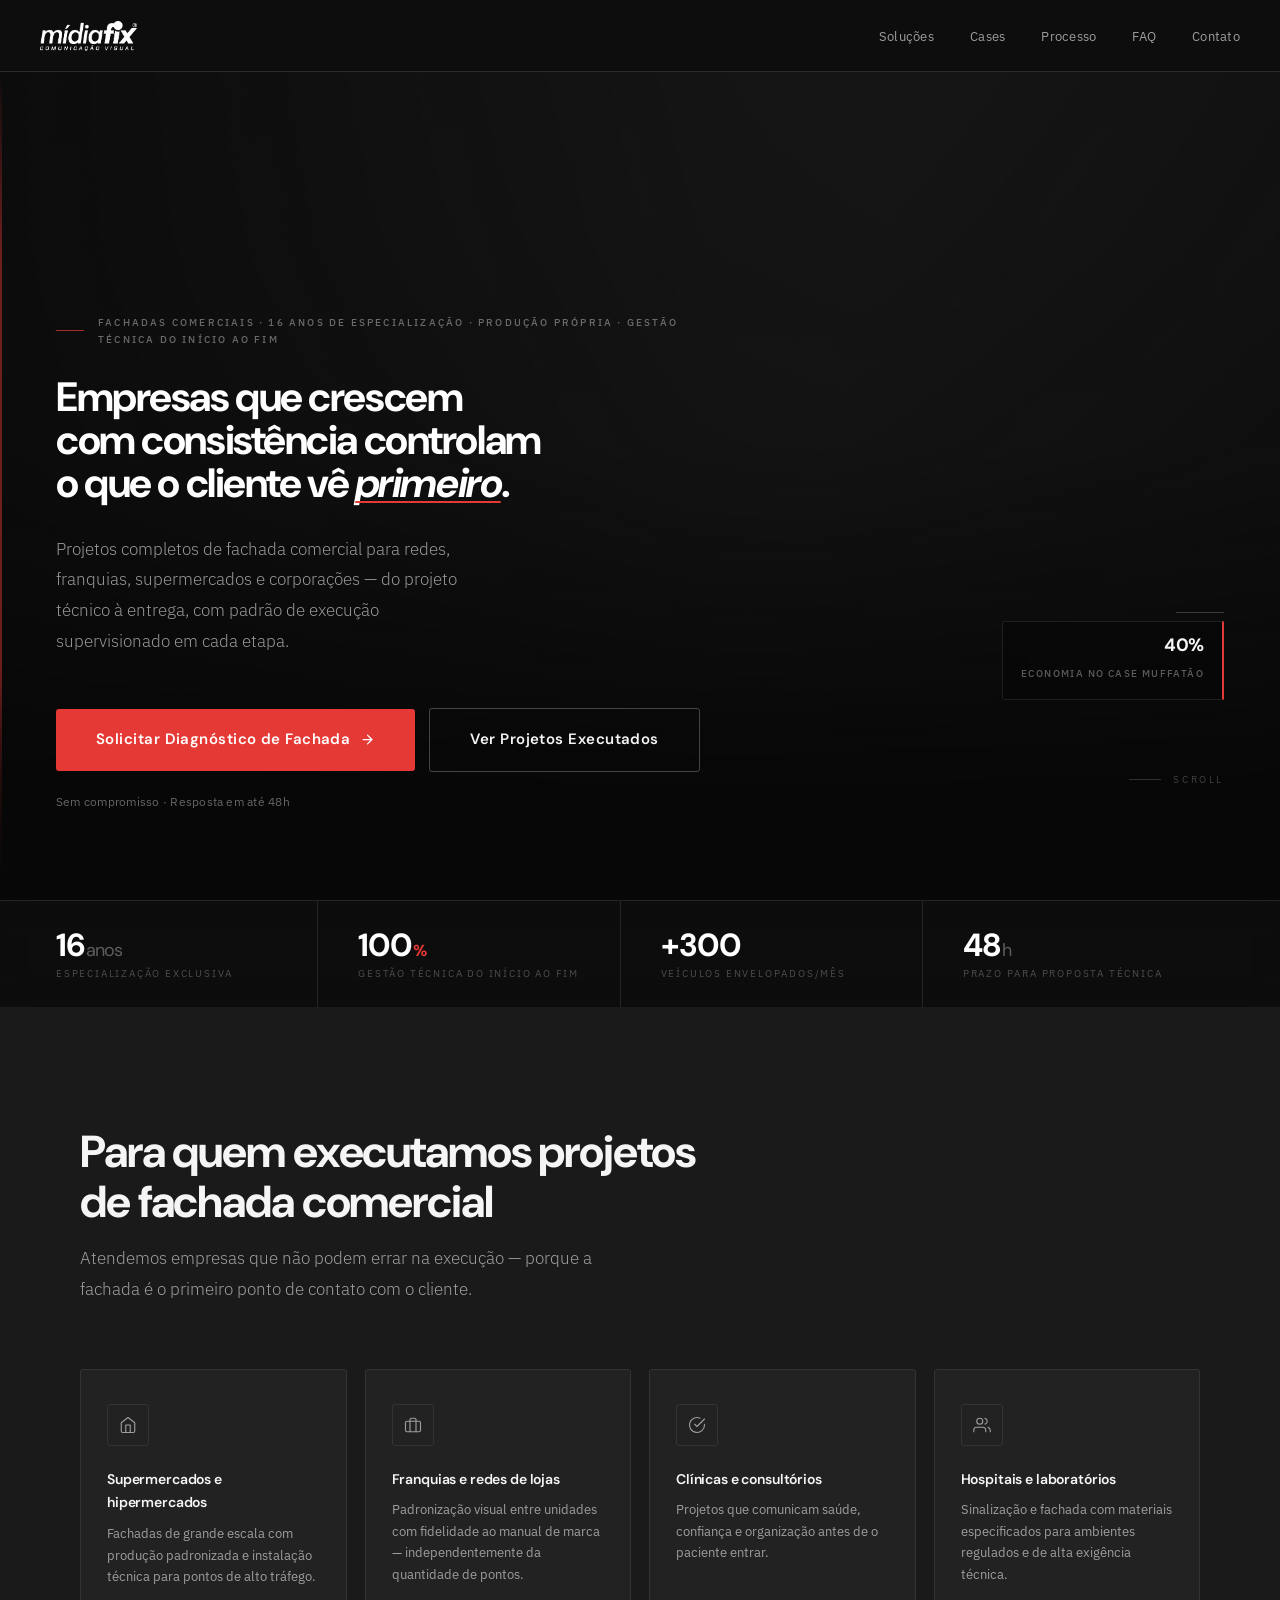
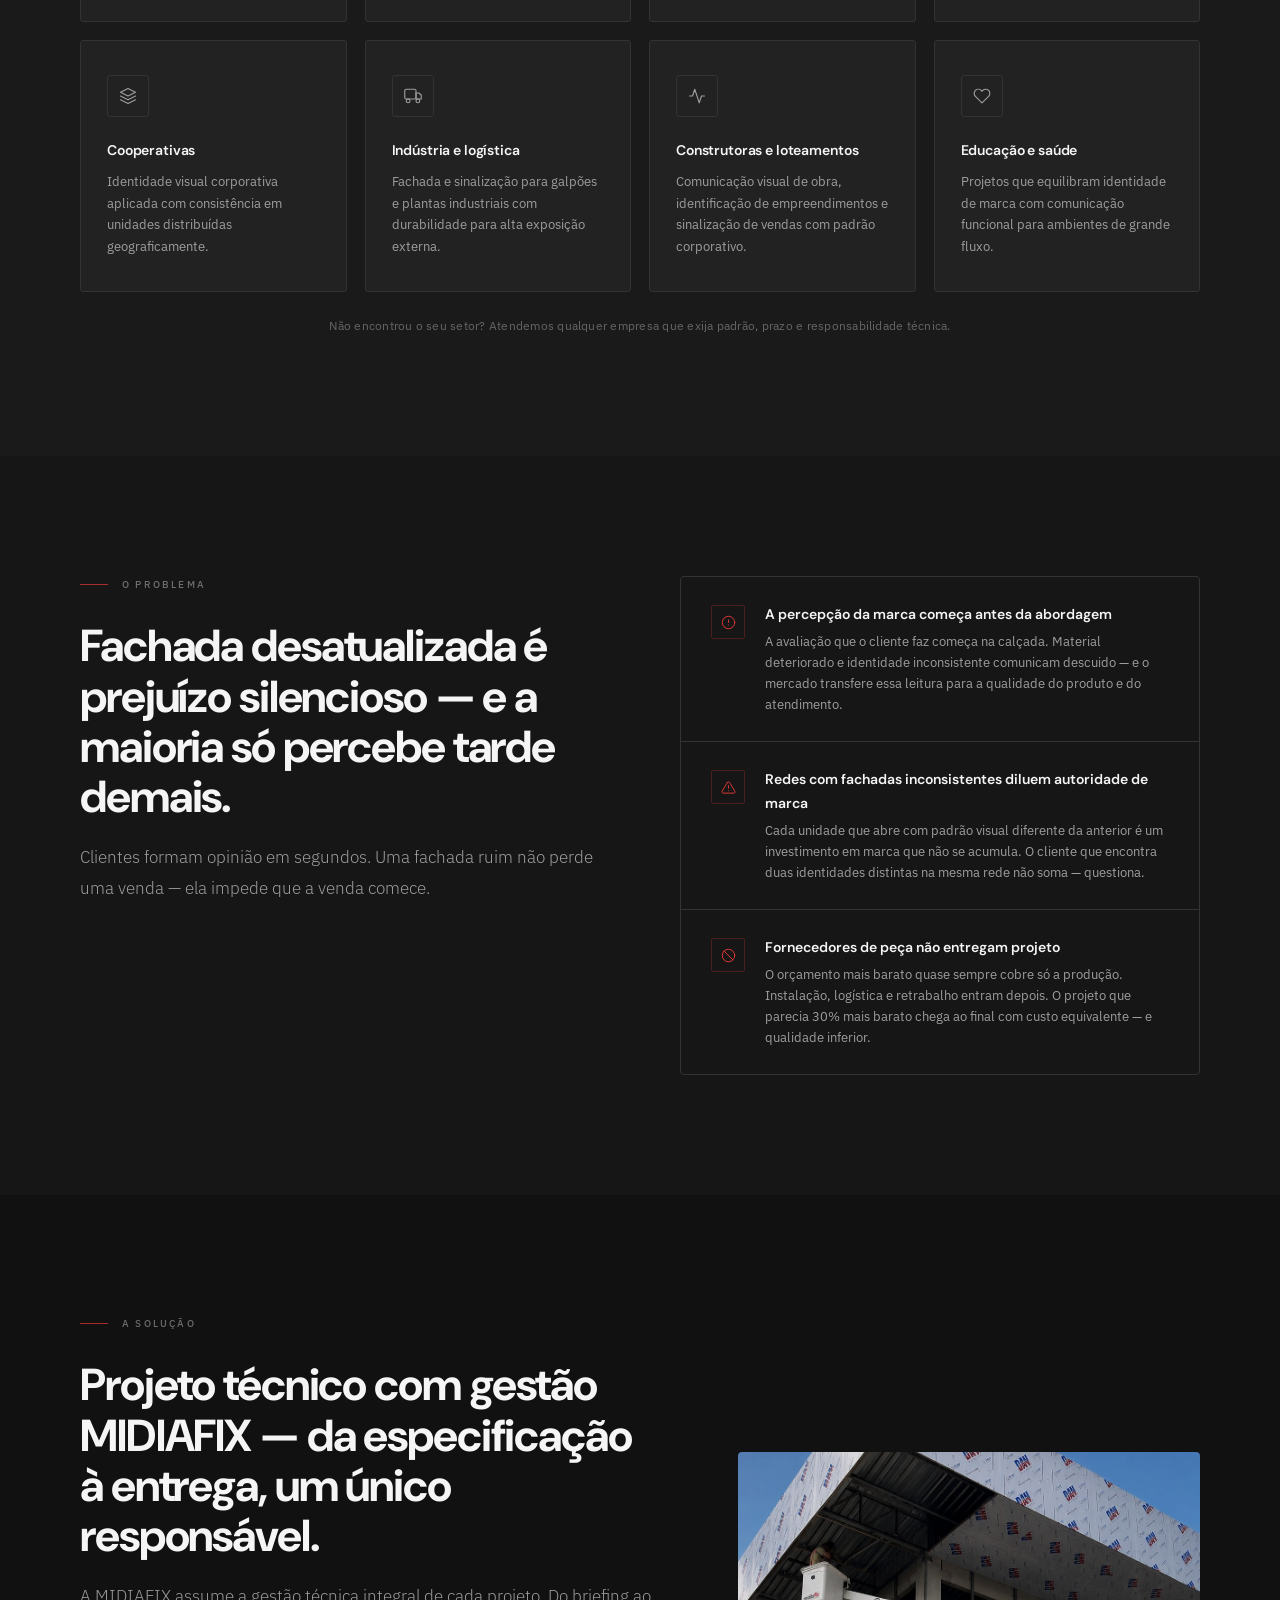
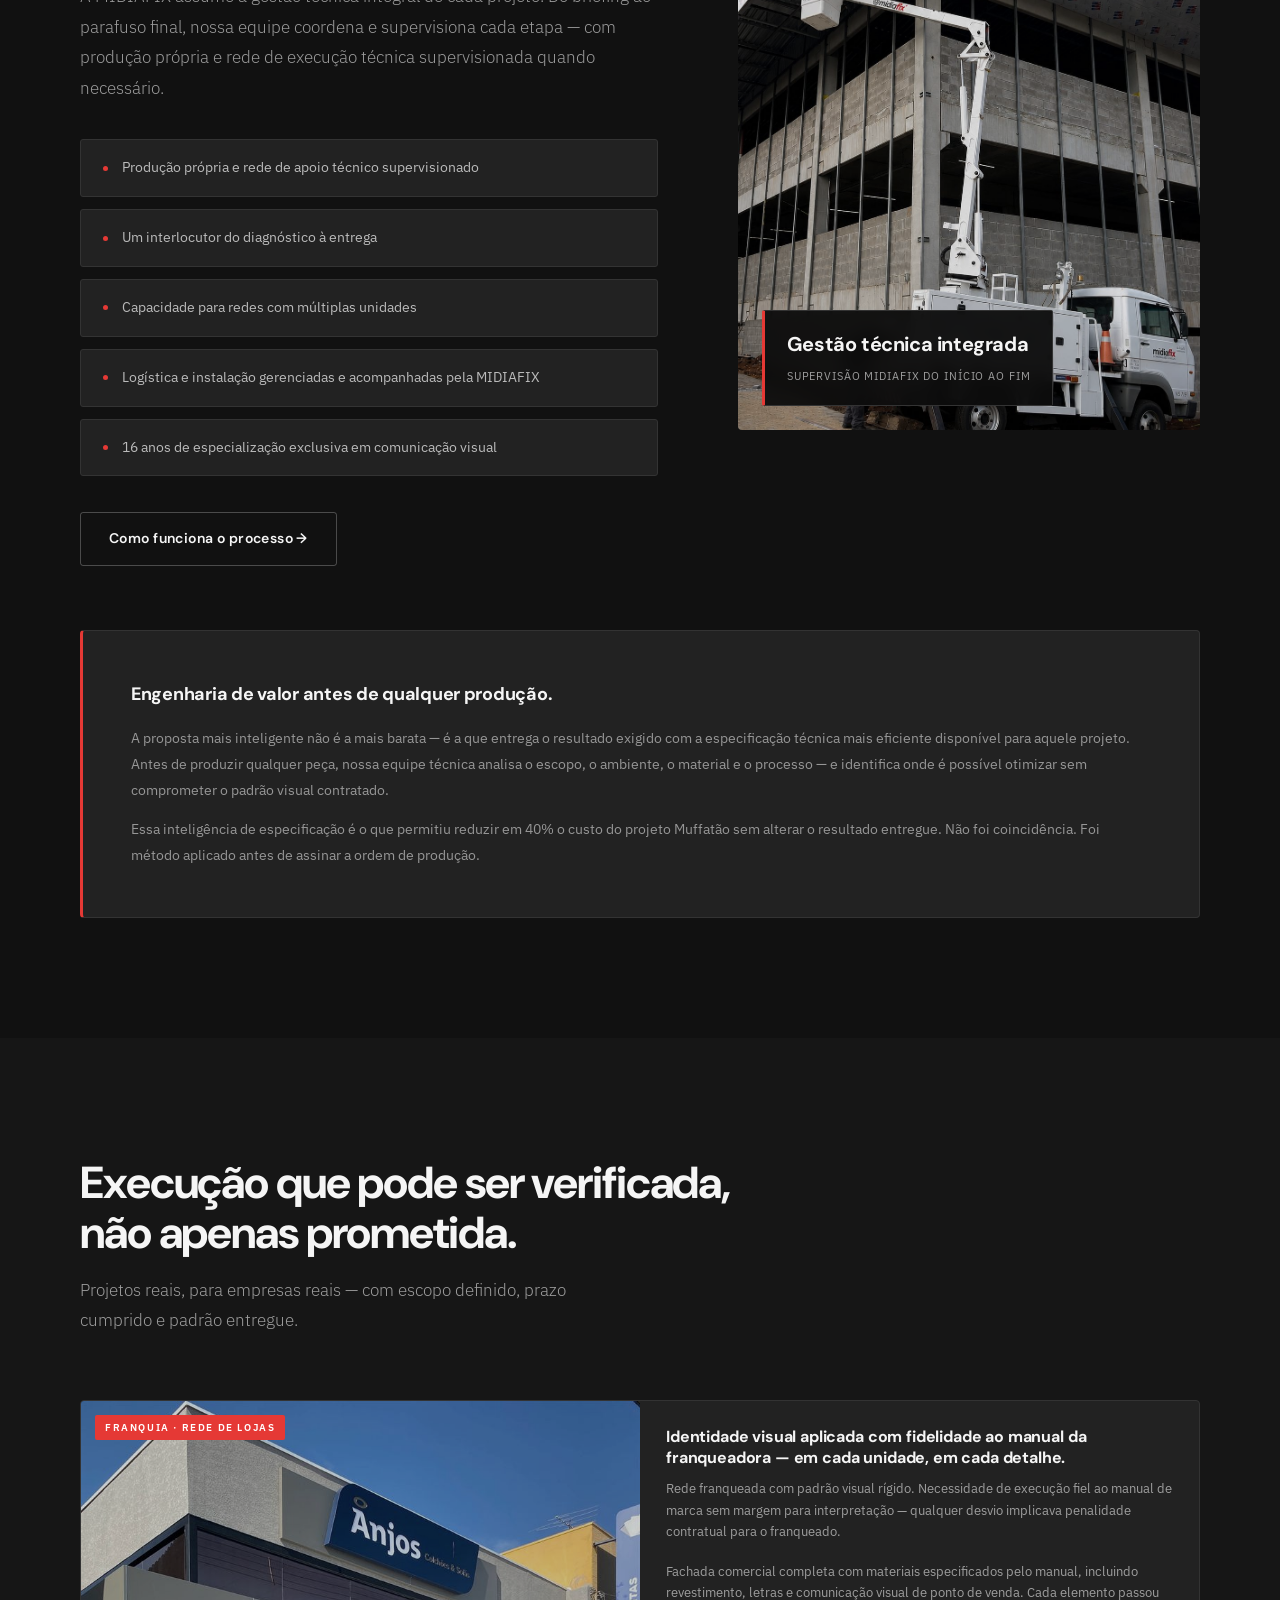
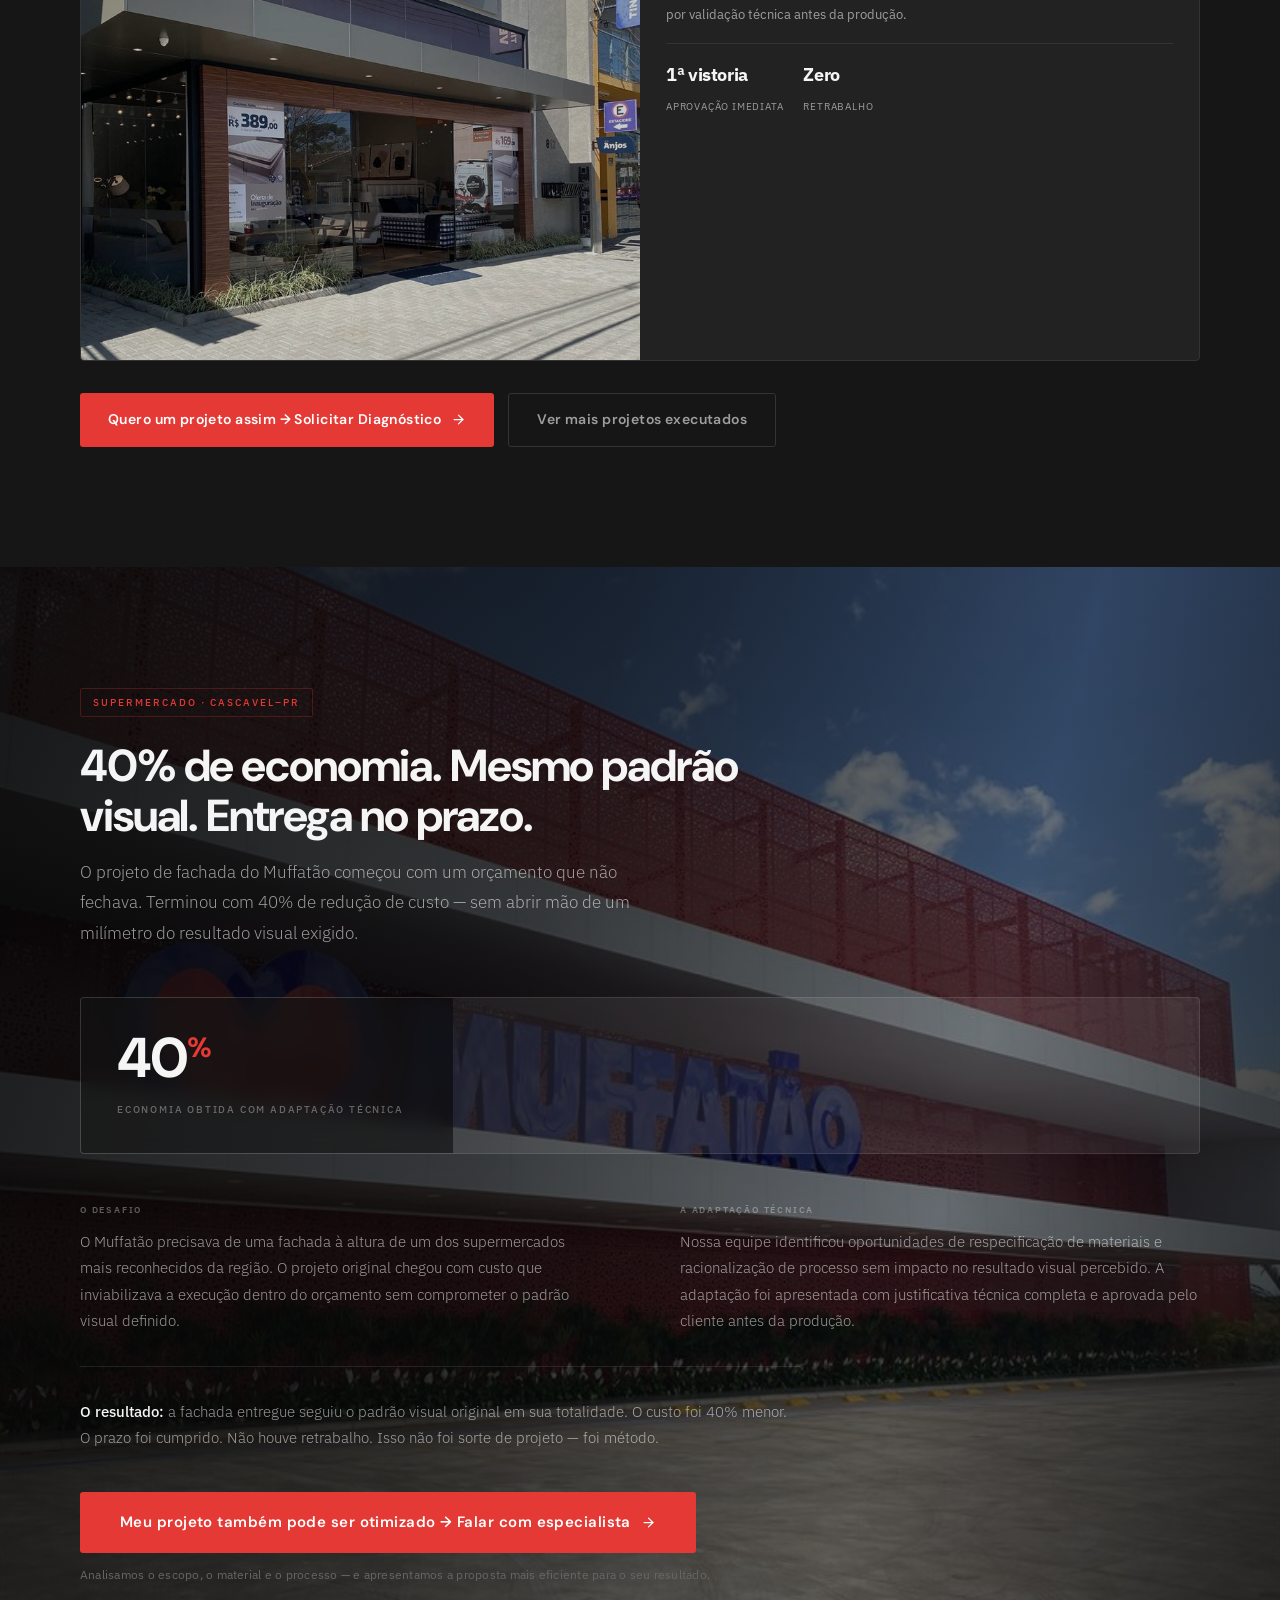
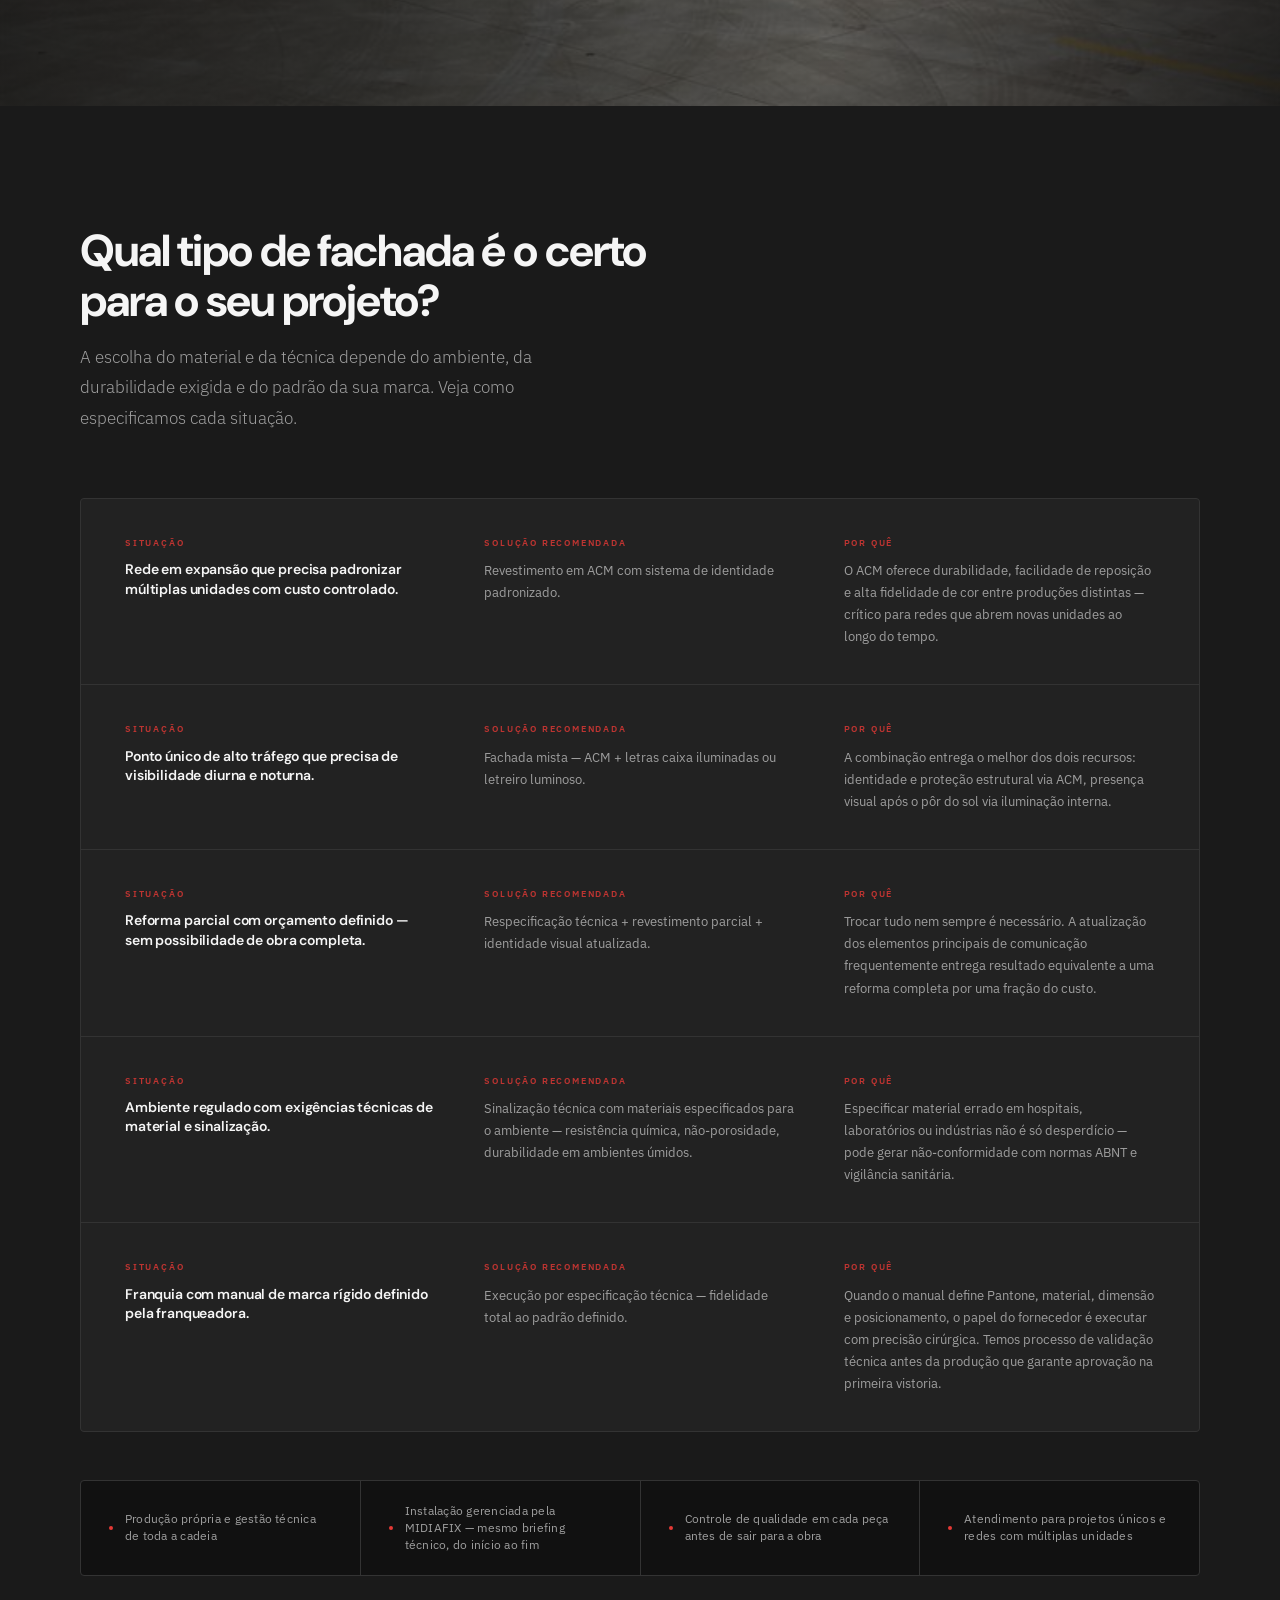
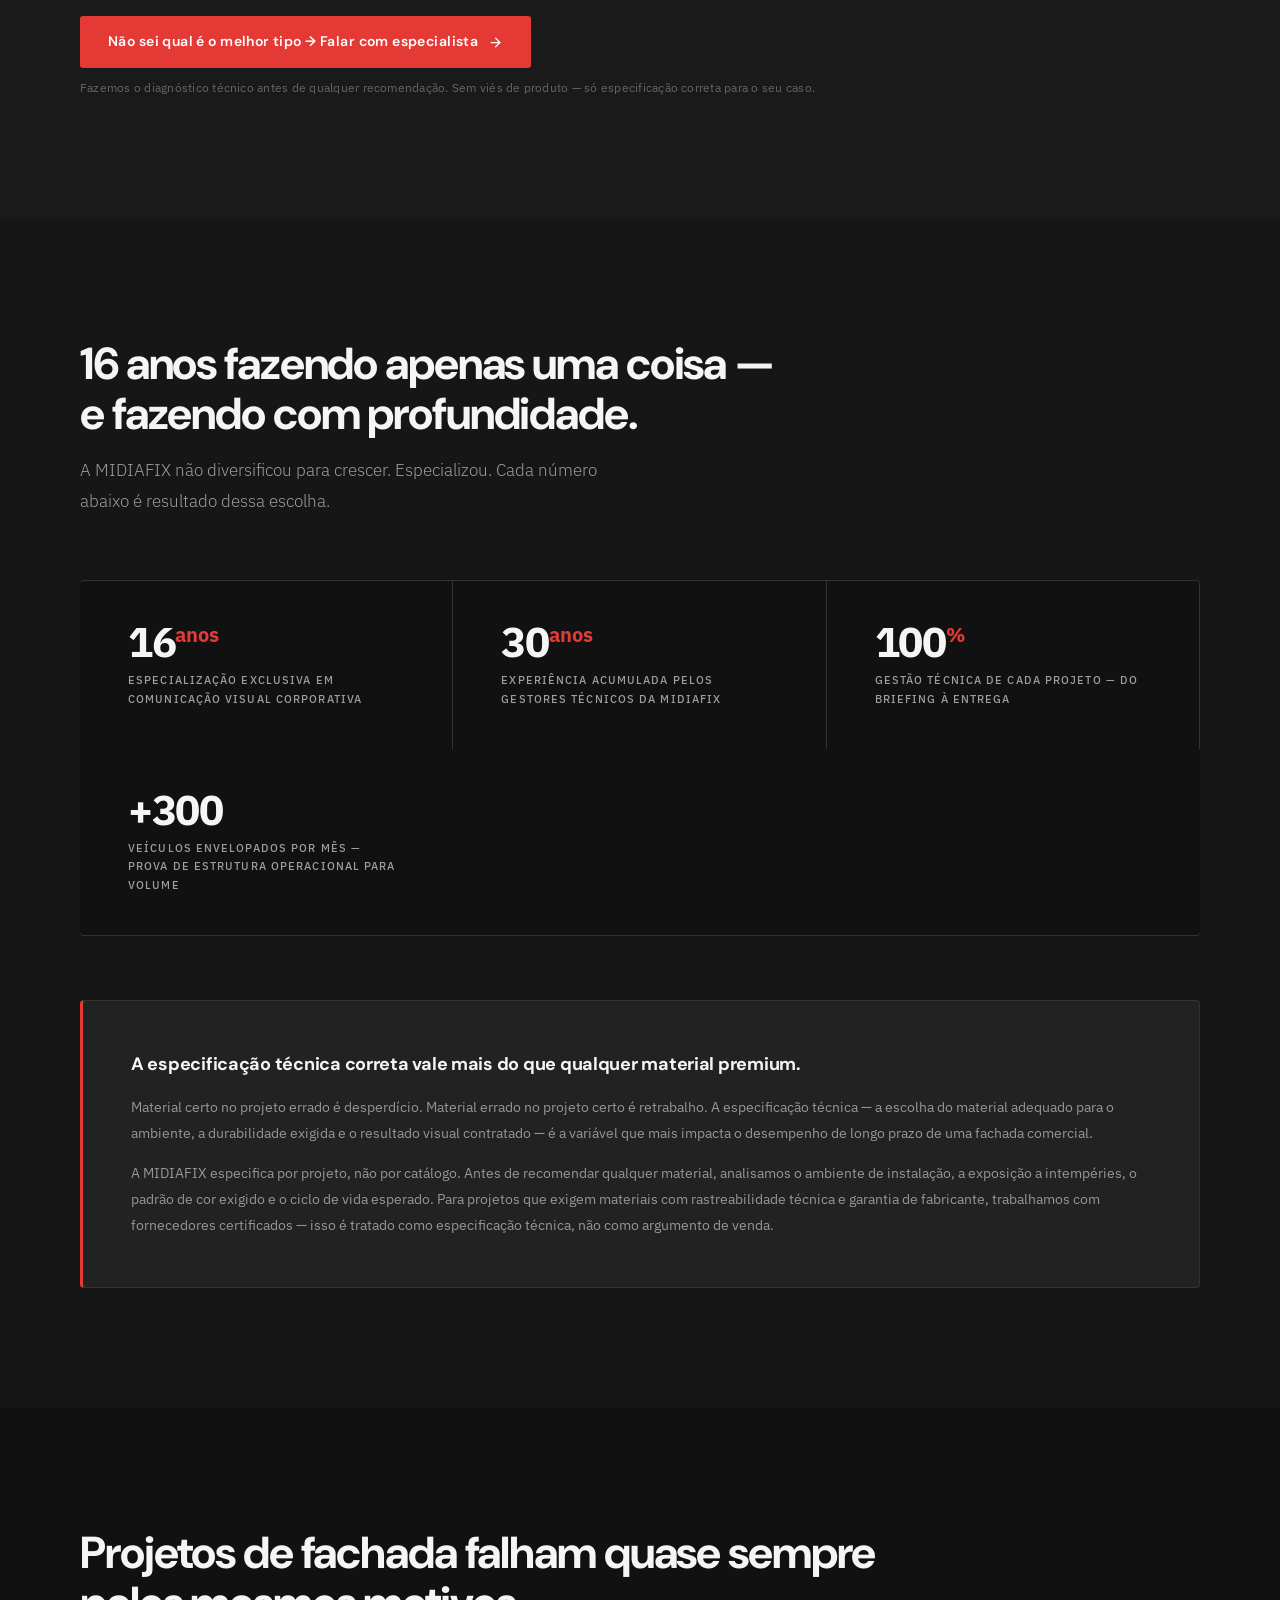
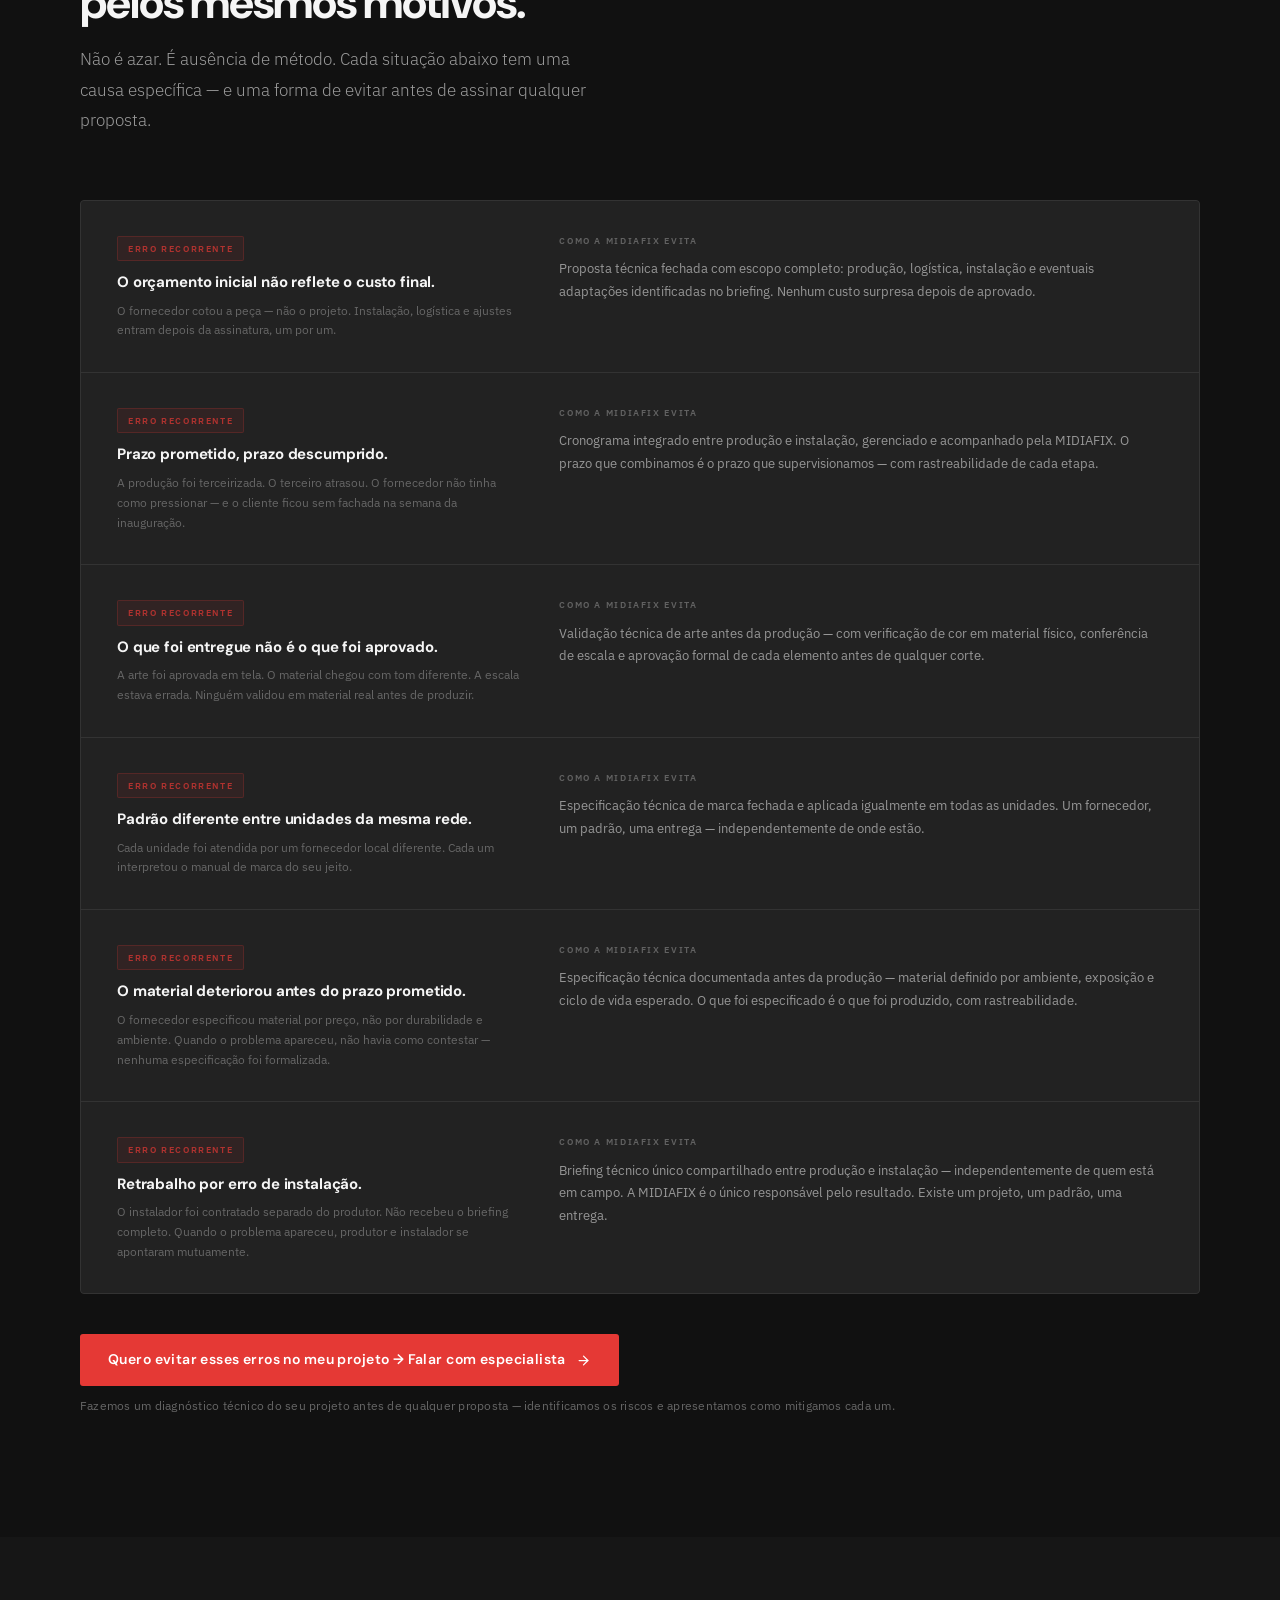
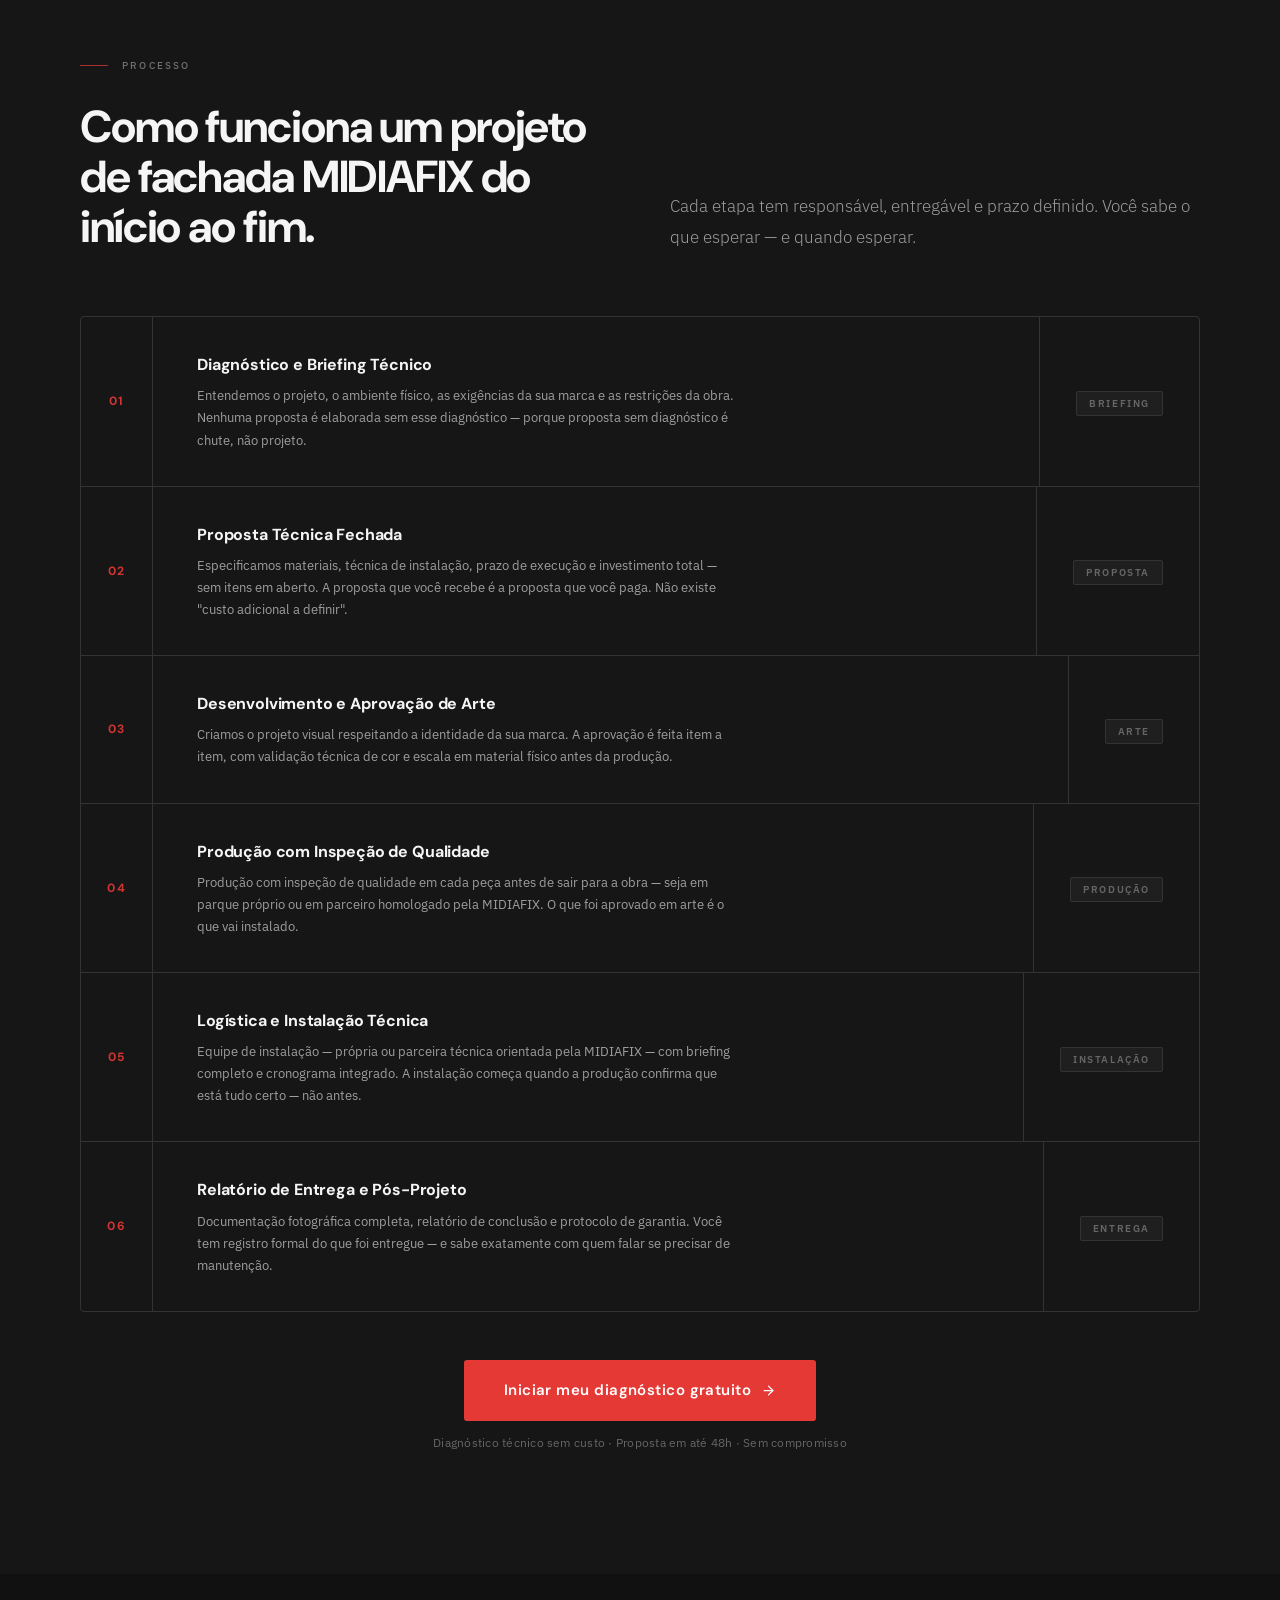
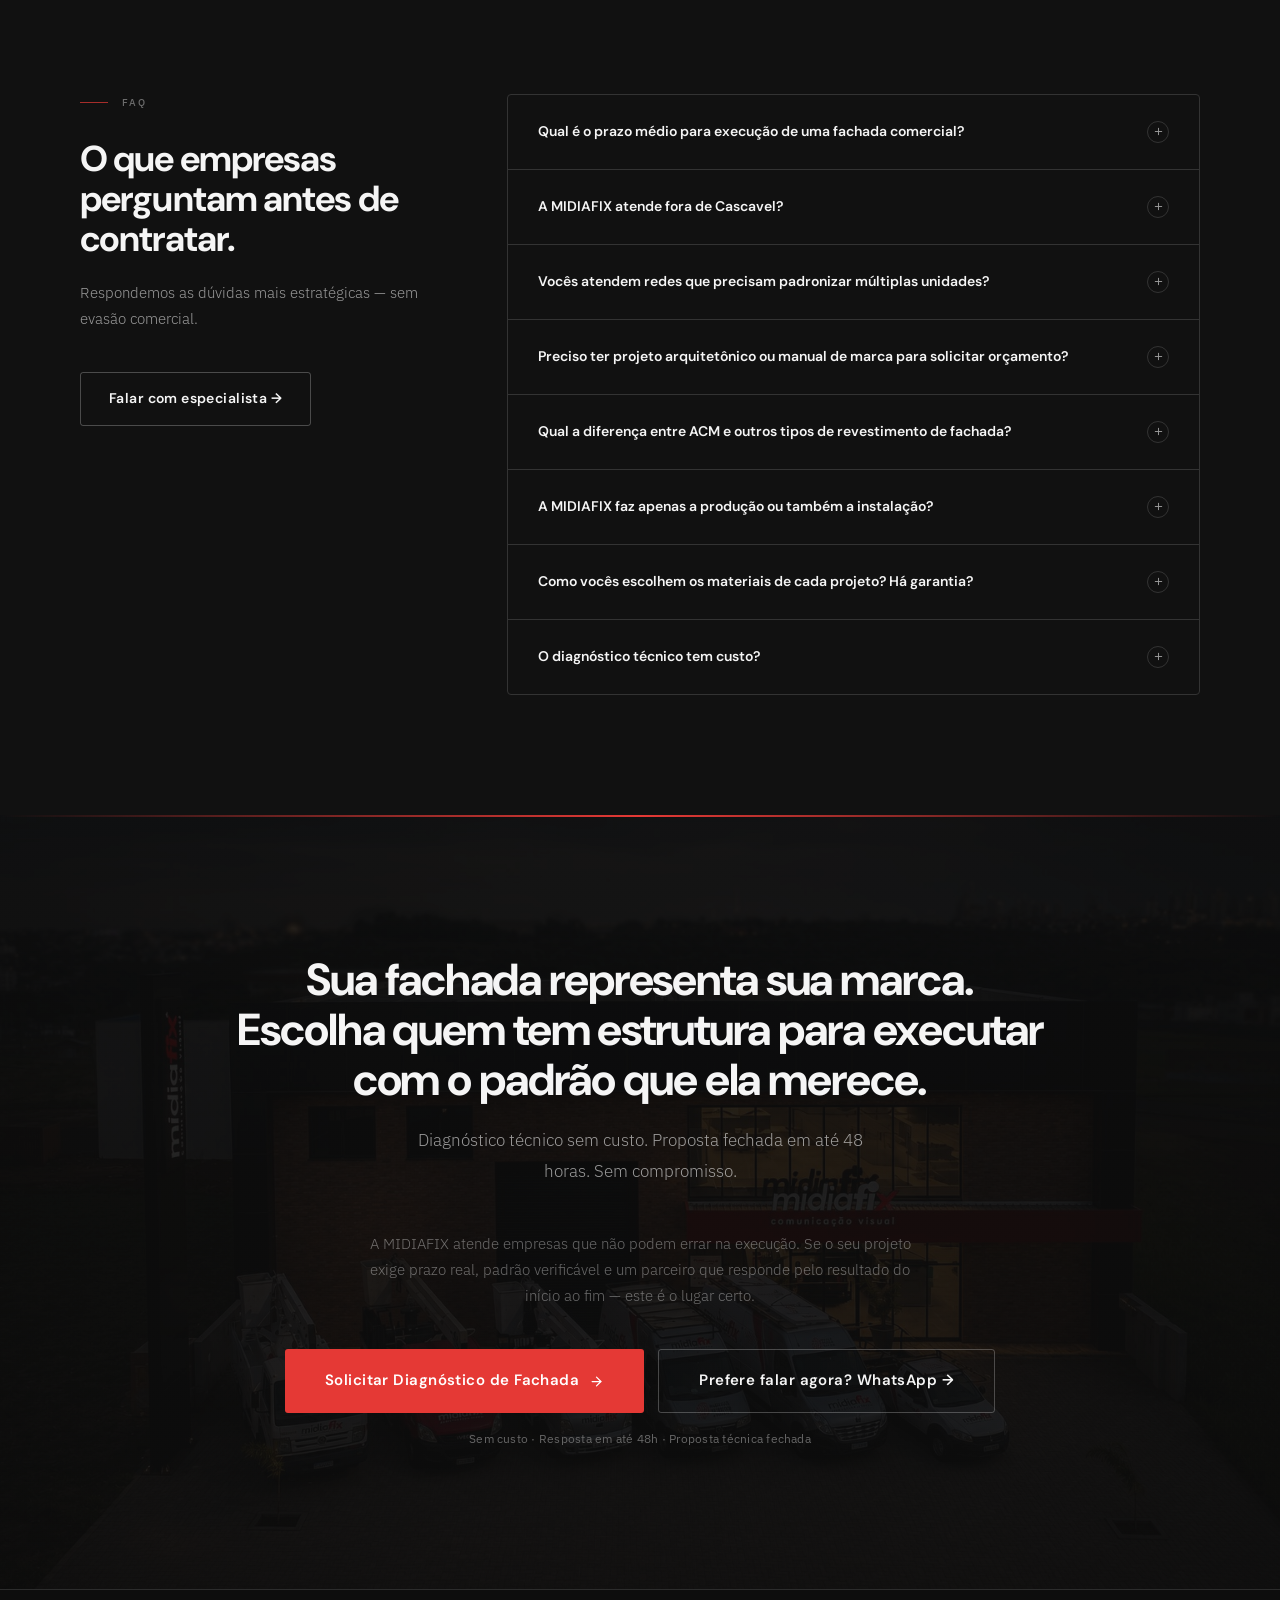
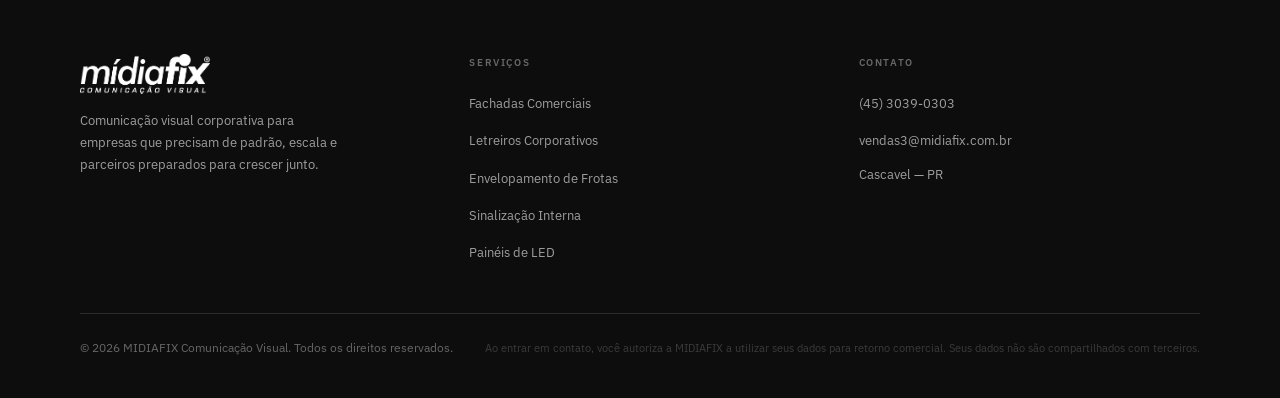
==== servicos/fachadas-comerciais/index.html @ 58d2edc4 "Adicionar landing de fachadas comerciais Co-Authored-By: Claude Sonnet 4.6 <noreply@anthropic.com>" ====
<!DOCTYPE html>
<html lang="pt-BR">
<head>
<meta charset="UTF-8">
<meta name="viewport" content="width=device-width, initial-scale=1.0">
<title>Fachadas Comerciais Corporativas | MIDIAFIX</title>
<meta name="description" content="Projetos completos de fachada comercial para redes, franquias, supermercados e corporações. Produção própria, gestão técnica integrada e engenharia de valor em cada projeto. Cascavel–PR.">
<link rel="canonical" href="https://midiafix.com.br/servicos/fachadas-comerciais/">
<meta name="robots" content="index, follow">
<meta name="theme-color" content="#1A1A1A">
<link rel="icon" type="image/png" href="../../assets/img/favicon.png">
<link rel="apple-touch-icon" href="../../assets/img/apple-touch-icon.png">

<link rel="preload" as="image" href="../../assets/img/cases/case-supermercado.jpg" type="image/jpeg" fetchpriority="high">

<meta property="og:type" content="website">
<meta property="og:locale" content="pt_BR">
<meta property="og:site_name" content="Midiafix Comunicação Visual">
<meta property="og:url" content="https://midiafix.com.br/servicos/fachadas-comerciais/">
<meta property="og:title" content="Fachadas Comerciais Corporativas | MIDIAFIX">
<meta property="og:description" content="Projetos completos de fachada comercial para redes, franquias, supermercados e corporações. Produção própria, gestão técnica integrada e engenharia de valor.">
<meta property="og:image" content="https://midiafix.com.br/assets/img/cta-sede.jpg">
<meta name="twitter:card" content="summary_large_image">

<script type="application/ld+json">
{
  "@context": "https://schema.org",
  "@type": "Service",
  "name": "Fachadas Comerciais Corporativas",
  "description": "Projetos completos de fachada comercial para redes, franquias, supermercados e corporações.",
  "provider": {
    "@type": "LocalBusiness",
    "name": "Midiafix Comunicação Visual",
    "url": "https://midiafix.com.br",
    "telephone": "+554530390303",
    "address": { "@type": "PostalAddress", "addressLocality": "Cascavel", "addressRegion": "PR", "addressCountry": "BR" }
  },
  "areaServed": "BR",
  "url": "https://midiafix.com.br/servicos/fachadas-comerciais/"
}
</script>

<script type="application/ld+json">
{
  "@context": "https://schema.org",
  "@type": "BreadcrumbList",
  "itemListElement": [
    { "@type": "ListItem", "position": 1, "name": "MIDIAFIX", "item": "https://midiafix.com.br/" },
    { "@type": "ListItem", "position": 2, "name": "Serviços", "item": "https://midiafix.com.br/servicos/" },
    { "@type": "ListItem", "position": 3, "name": "Fachadas Comerciais", "item": "https://midiafix.com.br/servicos/fachadas-comerciais/" }
  ]
}
</script>

<link rel="preconnect" href="https://fonts.googleapis.com">
<link rel="preconnect" href="https://fonts.gstatic.com" crossorigin>
<link href="https://fonts.googleapis.com/css2?family=DM+Sans:wght@300;400;500;600;700&family=IBM+Plex+Sans:wght@300;400;500;600&display=swap" rel="stylesheet">
<link rel="stylesheet" href="../../assets/css/tokens.css">
<link rel="stylesheet" href="../../assets/css/components.css">

<style>
/* ── Compat shim ── */
:root {
  --grafite:         var(--mx-grafite);
  --vermelho:        var(--mx-red);
  --vermelho-escuro: var(--mx-red-dark);
  --branco:          var(--mx-white);
}

/* ────────────────────────────────────────────────────────────
   HERO — headline fachadas é mais longa que a da landing principal.
   O mx-h1 global usa clamp(40px,6vw,78px); a 78px as 3 linhas do <br>
   fazem wrapping excessivo (>7 linhas físicas), ultrapassam o
   max-height:960px do hero e o overflow:hidden do componente corta
   o topo — "Empresas que crescem" some. Solução: reduzir a fonte
   do H1 nesta página para que cada <br> caiba em 1 linha física.
   ──────────────────────────────────────────────────────────── */

/* Desktop largo: fonte controlada + container mais largo */
.mx-hero .mx-h1 {
  font-size: clamp(36px, 3.2vw, 50px);
}
.mx-hero-content {
  max-width: min(780px, calc(100vw - 80px));
}

@media (max-width: 1100px) {
  .mx-hero .mx-h1 {
    font-size: clamp(30px, 3.5vw, 44px);
  }
}
@media (max-width: 900px) {
  .mx-hero-content {
    max-width: calc(100vw - 64px);
  }
  .mx-hero .mx-h1 {
    font-size: clamp(26px, 4.5vw, 36px);
    hyphens: auto;
  }
  .mx-hero .mx-h1 br { display: none; }
  .mx-hero-actions {
    flex-direction: column;
    align-items: flex-start;
  }
}
@media (max-width: 600px) {
  .mx-hero .mx-h1 {
    font-size: clamp(22px, 6vw, 28px);
  }
  .mx-hero-content .mx-body-lg {
    font-size: 14px;
  }
}

/* ── S1 Hero background ── */
/* PLACEHOLDER: substituir por foto de fachada comercial de alto impacto */
.fc-hero-bg {
  background-image:
    linear-gradient(to bottom,
      rgba(7,7,7,0.10) 0%,
      rgba(7,7,7,0.18) 20%,
      rgba(7,7,7,0.32) 45%,
      rgba(7,7,7,0.72) 70%,
      rgba(7,7,7,0.96) 88%,
      rgba(7,7,7,1.00) 100%),
    linear-gradient(105deg,
      rgba(7,7,7,0.68) 0%,
      rgba(7,7,7,0.28) 40%,
      transparent 62%),
    url('../../assets/img/cases/case-supermercado.jpg') center 40% / cover no-repeat;
}

/* ── S6 Muffatão ── */
.fc-muffatao {
  position: relative;
  padding: 120px 0;
  overflow: hidden;
}
.fc-muffatao-bg {
  position: absolute; inset: 0;
  background:
    linear-gradient(105deg, rgba(7,7,7,0.92) 0%, rgba(7,7,7,0.78) 40%, rgba(7,7,7,0.55) 70%, rgba(7,7,7,0.85) 100%),
    url('../../assets/img/cases/case-supermercado.jpg') center 60% / cover no-repeat;
}
.fc-muffatao-content { position: relative; z-index: 2; }
.fc-muffatao-metrics {
  display: grid;
  grid-template-columns: repeat(3, 1fr);
  gap: 1px;
  background: rgba(245,245,245,0.08);
  border: 1px solid rgba(245,245,245,0.1);
  border-radius: var(--radius-lg);
  overflow: hidden;
  margin: 48px 0;
}
.fc-muffatao-metric {
  padding: 32px 36px;
  background: rgba(7,7,7,0.55);
  backdrop-filter: blur(10px);
  -webkit-backdrop-filter: blur(10px);
}
.fc-muffatao-metric strong {
  display: block;
  font-family: var(--font-display);
  font-size: clamp(36px, 5vw, 56px);
  font-weight: 700;
  color: var(--mx-white);
  letter-spacing: -0.04em;
  line-height: 1;
  margin-bottom: 8px;
}
.fc-muffatao-metric strong sup { font-size: 0.5em; color: var(--mx-red); }
.fc-muffatao-metric span {
  font-size: 10px;
  font-weight: 500;
  letter-spacing: 0.18em;
  text-transform: uppercase;
  color: rgba(245,245,245,0.36);
}
@media (max-width: 768px) {
  .fc-muffatao { padding: 80px 0; }
  .fc-muffatao-metrics { grid-template-columns: 1fr 1fr; }
  .fc-muffatao-metric:last-child { grid-column: span 2; }
  .fc-muffatao-metric { padding: 24px; }
  .fc-muffatao-metric strong { font-size: clamp(28px, 8vw, 40px); }
}

/* ── S7 Consultivo ── */
.fc-consultivo-list {
  display: flex;
  flex-direction: column;
  gap: 1px;
  border: 1px solid var(--mx-border-strong);
  border-radius: var(--radius-lg);
  overflow: hidden;
  background: var(--mx-border-strong);
}
.fc-consultivo-item {
  background: var(--mx-surface-4);
  padding: 36px 44px;
  display: grid;
  grid-template-columns: 1fr 1fr 1fr;
  gap: 48px;
  align-items: start;
  transition: background var(--ease-fast);
}
.fc-consultivo-item:hover { background: var(--mx-surface-5); }
.fc-col-label {
  font-size: 9px;
  font-weight: 600;
  letter-spacing: 0.2em;
  text-transform: uppercase;
  color: var(--mx-red);
  margin-bottom: 10px;
  opacity: 0.8;
}
.fc-consultivo-item h3 {
  font-size: 14px;
  font-weight: 600;
  color: var(--mx-white);
  letter-spacing: -0.01em;
  line-height: 1.4;
  margin: 0;
}
.fc-consultivo-item p {
  font-size: 13px;
  color: var(--mx-gray-300);
  line-height: 1.7;
  margin: 0;
}
@media (max-width: 900px) {
  .fc-consultivo-item {
    grid-template-columns: 1fr;
    gap: 18px;
    padding: 28px 24px;
  }
}

/* ── Faixa de diferenciais ── */
.fc-dif-strip {
  display: flex;
  border: 1px solid var(--mx-border-strong);
  border-radius: var(--radius-lg);
  overflow: hidden;
  margin-top: 48px;
  background: var(--mx-surface-1);
}
.fc-dif-strip-item {
  flex: 1;
  padding: 22px 28px;
  border-right: 1px solid var(--mx-border-strong);
  display: flex;
  align-items: center;
  gap: 12px;
}
.fc-dif-strip-item:last-child { border-right: none; }
.fc-dif-dot { width: 4px; height: 4px; border-radius: 50%; background: var(--mx-red); flex-shrink: 0; }
.fc-dif-strip-item span { font-size: 12px; color: var(--mx-gray-300); letter-spacing: 0.02em; line-height: 1.4; }
@media (max-width: 900px) {
  .fc-dif-strip { flex-direction: column; }
  .fc-dif-strip-item { border-right: none; border-bottom: 1px solid var(--mx-border-strong); padding: 18px 20px; }
  .fc-dif-strip-item:last-child { border-bottom: none; }
}

/* ── S9 Erro/Solução ── */
.fc-error-list {
  display: flex;
  flex-direction: column;
  border: 1px solid var(--mx-border-strong);
  border-radius: var(--radius-lg);
  overflow: hidden;
  background: var(--mx-border-strong);
  gap: 1px;
}
.fc-error-item {
  background: var(--mx-surface-4);
  padding: 32px 36px;
  display: grid;
  grid-template-columns: 2fr 3fr;
  gap: 40px;
  align-items: start;
  transition: background var(--ease-fast);
}
.fc-error-item:hover { background: var(--mx-surface-5); }
.fc-error-badge {
  display: inline-block;
  font-size: 9px;
  font-weight: 600;
  letter-spacing: 0.18em;
  text-transform: uppercase;
  color: rgba(229,57,53,0.7);
  background: rgba(229,57,53,0.08);
  border: 1px solid rgba(229,57,53,0.2);
  padding: 4px 10px;
  border-radius: var(--radius-sm);
  margin-bottom: 12px;
}
.fc-error-item h3 {
  font-size: 15px;
  font-weight: 700;
  color: var(--mx-white);
  letter-spacing: -0.01em;
  line-height: 1.3;
  margin: 0 0 8px;
}
.fc-error-cause { font-size: 12px; color: var(--mx-gray-200); line-height: 1.65; }
.fc-solution-label {
  font-size: 9px;
  font-weight: 600;
  letter-spacing: 0.18em;
  text-transform: uppercase;
  color: rgba(245,245,245,0.3);
  margin-bottom: 10px;
}
.fc-solution { font-size: 13px; color: rgba(245,245,245,0.55); line-height: 1.75; }
@media (max-width: 768px) {
  .fc-error-item { grid-template-columns: 1fr; gap: 20px; padding: 24px 20px; }
}

/* ── Bloco de especificação técnica ── */
.fc-spec-block {
  margin-top: 64px;
  padding: 48px;
  border: 1px solid var(--mx-border-strong);
  border-left: 3px solid var(--mx-red);
  border-radius: var(--radius-lg);
  background: var(--mx-surface-4);
}
.fc-spec-block h3 {
  font-size: 18px;
  font-weight: 700;
  color: var(--mx-white);
  letter-spacing: -0.015em;
  margin-bottom: 16px;
}
.fc-spec-block p { font-size: 14px; color: rgba(245,245,245,0.55); line-height: 1.85; }
.fc-spec-block p + p { margin-top: 14px; }
@media (max-width: 768px) { .fc-spec-block { padding: 28px 24px; } }

/* ── Helpers ── */
.fc-microcopy { font-size: 12px; color: var(--mx-gray-200); margin-top: 10px; letter-spacing: 0.02em; }

/* ── Reveal ── */
.reveal { opacity: 0; transform: translateY(24px); transition: opacity 0.7s ease, transform 0.7s ease; }
.reveal.visible { opacity: 1; transform: translateY(0); }

section { padding: 120px 0; }
@media (max-width: 768px) { section { padding: 80px 0; } }
</style>
</head>

<body>

<!-- ═══ NAV ═══════════════════════════════════════════════════ -->
<nav class="mx-nav" aria-label="Navegação principal">
  <a href="../../" class="mx-logo">
    <img src="../../assets/img/logo-midiafix.png" alt="MIDIAFIX — Comunicação Visual" width="97" height="30" style="height:30px;width:auto;display:block;">
  </a>
  <ul class="mx-nav-links">
    <li><a href="../../#solucao">Soluções</a></li>
    <li><a href="../../#cases">Cases</a></li>
    <li><a href="../../#processo">Processo</a></li>
    <li><a href="../../#faq">FAQ</a></li>
    <li><a href="https://wa.me/554530390303" target="_blank" rel="noopener">Contato</a></li>
  </ul>
</nav>


<!-- ═══ S1 · HERO ══════════════════════════════════════════════ -->
<header class="mx-hero" style="margin-top:72px;">
  <div class="mx-hero-bg fc-hero-bg"></div>
  <div class="mx-hero-overlay"></div>
  <div class="mx-hero-accent"></div>

  <div class="mx-hero-content">
    <div class="mx-eyebrow">
      <div class="mx-eyebrow-line"></div>
      <!-- FIX TERCEIRIZAÇÃO: removido "Instalação integrada" — substituído por gestão técnica -->
      <span class="mx-eyebrow-text">Fachadas Comerciais &middot; 16 anos de especialização &middot; Produção própria &middot; Gestão técnica do início ao fim</span>
    </div>

    <h1 class="mx-h1">Empresas que crescem <br>com consistência controlam <br>o que o cliente vê <em class="mx-highlight">primeiro</em>.</h1>

    <p class="mx-body-lg">Projetos completos de fachada comercial para redes, franquias, supermercados e corporações — do projeto técnico à entrega, com padrão de execução supervisionado em cada etapa.</p>

    <div class="mx-hero-actions">
      <a href="https://wa.me/554530390303" target="_blank" rel="noopener" class="btn btn-primary btn-lg">
        Solicitar Diagnóstico de Fachada
        <svg viewBox="0 0 24 24" fill="none" stroke="currentColor" stroke-width="2" stroke-linecap="round" stroke-linejoin="round"><line x1="5" y1="12" x2="19" y2="12"/><polyline points="12 5 19 12 12 19"/></svg>
      </a>
      <a href="#cases" class="btn btn-outline btn-lg">Ver Projetos Executados</a>
    </div>

    <p class="fc-microcopy" style="margin-top:20px;">Sem compromisso &middot; Resposta em até 48h</p>
  </div>

  <div class="mx-hero-callout">
    <div class="mx-hero-callout-line"></div>
    <div class="mx-hero-callout-card">
      <strong>40%</strong>
      <span>Economia no case Muffatão</span>
    </div>
  </div>

  <div class="mx-hero-scroll">
    <div class="mx-hero-scroll-line"></div>
    <span>Scroll</span>
  </div>
</header>

<div class="mx-hero-meta">
  <div class="mx-hero-meta-item">
    <div class="mx-hero-meta-value">16<span class="mx-hero-meta-plus">anos</span></div>
    <div class="mx-hero-meta-label">Especialização exclusiva</div>
  </div>
  <div class="mx-hero-meta-item">
    <!-- FIX TERCEIRIZAÇÃO: label ajustado para gestão técnica, não produção 100% própria -->
    <div class="mx-hero-meta-value">100<sup style="font-size:0.5em;color:var(--mx-red);">%</sup></div>
    <div class="mx-hero-meta-label">Gestão técnica do início ao fim</div>
  </div>
  <div class="mx-hero-meta-item">
    <div class="mx-hero-meta-value">+300</div>
    <div class="mx-hero-meta-label">Veículos envelopados/mês</div>
  </div>
  <div class="mx-hero-meta-item">
    <div class="mx-hero-meta-value">48<span class="mx-hero-meta-plus">h</span></div>
    <div class="mx-hero-meta-label">Prazo para proposta técnica</div>
  </div>
</div>


<!-- ═══ S2 · QUALIFICADOR DE SEGMENTO ═════════════════════════ -->
<section id="segmentos" class="mx-section">
  <div class="mx-container">

    <div class="mx-section-header reveal">
      <h2 class="mx-h2">Para quem executamos projetos<br>de fachada comercial</h2>
      <p class="mx-body-lg">Atendemos empresas que não podem errar na execução — porque a fachada é o primeiro ponto de contato com o cliente.</p>
    </div>

    <div class="mx-seg-grid reveal">

      <div class="mx-seg-card">
        <div class="mx-seg-icon">
          <svg viewBox="0 0 24 24" fill="none" stroke-width="1.5" stroke-linecap="round" stroke-linejoin="round"><path d="M3 9l9-7 9 7v11a2 2 0 0 1-2 2H5a2 2 0 0 1-2-2z"/><polyline points="9 22 9 12 15 12 15 22"/></svg>
        </div>
        <h3>Supermercados e hipermercados</h3>
        <p>Fachadas de grande escala com produção padronizada e instalação técnica para pontos de alto tráfego.</p>
      </div>

      <div class="mx-seg-card">
        <div class="mx-seg-icon">
          <svg viewBox="0 0 24 24" fill="none" stroke-width="1.5" stroke-linecap="round" stroke-linejoin="round"><rect x="2" y="7" width="20" height="14" rx="2"/><path d="M16 21V5a2 2 0 0 0-2-2h-4a2 2 0 0 0-2 2v16"/></svg>
        </div>
        <h3>Franquias e redes de lojas</h3>
        <p>Padronização visual entre unidades com fidelidade ao manual de marca — independentemente da quantidade de pontos.</p>
      </div>

      <div class="mx-seg-card">
        <div class="mx-seg-icon">
          <svg viewBox="0 0 24 24" fill="none" stroke-width="1.5" stroke-linecap="round" stroke-linejoin="round"><path d="M22 11.08V12a10 10 0 1 1-5.93-9.14"/><polyline points="22 4 12 14.01 9 11.01"/></svg>
        </div>
        <h3>Clínicas e consultórios</h3>
        <p>Projetos que comunicam saúde, confiança e organização antes de o paciente entrar.</p>
      </div>

      <div class="mx-seg-card">
        <div class="mx-seg-icon">
          <svg viewBox="0 0 24 24" fill="none" stroke-width="1.5" stroke-linecap="round" stroke-linejoin="round"><path d="M17 21v-2a4 4 0 0 0-4-4H5a4 4 0 0 0-4 4v2"/><circle cx="9" cy="7" r="4"/><path d="M23 21v-2a4 4 0 0 0-3-3.87"/><path d="M16 3.13a4 4 0 0 1 0 7.75"/></svg>
        </div>
        <h3>Hospitais e laboratórios</h3>
        <p>Sinalização e fachada com materiais especificados para ambientes regulados e de alta exigência técnica.</p>
      </div>

      <div class="mx-seg-card">
        <div class="mx-seg-icon">
          <svg viewBox="0 0 24 24" fill="none" stroke-width="1.5" stroke-linecap="round" stroke-linejoin="round"><polygon points="12 2 2 7 12 12 22 7 12 2"/><polyline points="2 17 12 22 22 17"/><polyline points="2 12 12 17 22 12"/></svg>
        </div>
        <h3>Cooperativas</h3>
        <p>Identidade visual corporativa aplicada com consistência em unidades distribuídas geograficamente.</p>
      </div>

      <div class="mx-seg-card">
        <div class="mx-seg-icon">
          <svg viewBox="0 0 24 24" fill="none" stroke-width="1.5" stroke-linecap="round" stroke-linejoin="round"><rect x="1" y="3" width="15" height="13" rx="2"/><polygon points="16 8 20 8 23 11 23 16 16 16 16 8"/><circle cx="5.5" cy="18.5" r="2.5"/><circle cx="18.5" cy="18.5" r="2.5"/></svg>
        </div>
        <h3>Indústria e logística</h3>
        <p>Fachada e sinalização para galpões e plantas industriais com durabilidade para alta exposição externa.</p>
      </div>

      <div class="mx-seg-card">
        <div class="mx-seg-icon">
          <svg viewBox="0 0 24 24" fill="none" stroke-width="1.5" stroke-linecap="round" stroke-linejoin="round"><polyline points="22 12 18 12 15 21 9 3 6 12 2 12"/></svg>
        </div>
        <h3>Construtoras e loteamentos</h3>
        <p>Comunicação visual de obra, identificação de empreendimentos e sinalização de vendas com padrão corporativo.</p>
      </div>

      <div class="mx-seg-card">
        <div class="mx-seg-icon">
          <svg viewBox="0 0 24 24" fill="none" stroke-width="1.5" stroke-linecap="round" stroke-linejoin="round"><path d="M20.84 4.61a5.5 5.5 0 0 0-7.78 0L12 5.67l-1.06-1.06a5.5 5.5 0 0 0-7.78 7.78l1.06 1.06L12 21.23l7.78-7.78 1.06-1.06a5.5 5.5 0 0 0 0-7.78z"/></svg>
        </div>
        <h3>Educação e saúde</h3>
        <p>Projetos que equilibram identidade de marca com comunicação funcional para ambientes de grande fluxo.</p>
      </div>

    </div>

    <p class="fc-microcopy" style="margin-top:24px;text-align:center;">Não encontrou o seu setor? Atendemos qualquer empresa que exija padrão, prazo e responsabilidade técnica.</p>

  </div>
</section>


<!-- ═══ S3 · O PROBLEMA ════════════════════════════════════════ -->
<section class="mx-section-dark">
  <div class="mx-container">
    <div class="mx-problem-grid">

      <div class="reveal">
        <div class="mx-eyebrow">
          <div class="mx-eyebrow-line"></div>
          <span class="mx-eyebrow-text">O problema</span>
        </div>
        <h2 class="mx-h2" style="margin-bottom:20px;">Fachada desatualizada é prejuízo silencioso — e a maioria só percebe tarde demais.</h2>
        <p class="mx-body-lg">Clientes formam opinião em segundos. Uma fachada ruim não perde uma venda — ela impede que a venda comece.</p>
      </div>

      <ul class="mx-pain-list reveal">

        <li class="mx-pain-item">
          <div class="mx-pain-icon">
            <svg viewBox="0 0 24 24" fill="none" stroke-width="1.5" stroke-linecap="round" stroke-linejoin="round"><circle cx="12" cy="12" r="10"/><line x1="12" y1="8" x2="12" y2="12"/><line x1="12" y1="16" x2="12.01" y2="16"/></svg>
          </div>
          <div class="mx-pain-body">
            <h4>A percepção da marca começa antes da abordagem</h4>
            <p>A avaliação que o cliente faz começa na calçada. Material deteriorado e identidade inconsistente comunicam descuido — e o mercado transfere essa leitura para a qualidade do produto e do atendimento.</p>
          </div>
        </li>

        <li class="mx-pain-item">
          <div class="mx-pain-icon">
            <svg viewBox="0 0 24 24" fill="none" stroke-width="1.5" stroke-linecap="round" stroke-linejoin="round"><path d="M10.29 3.86L1.82 18a2 2 0 0 0 1.71 3h16.94a2 2 0 0 0 1.71-3L13.71 3.86a2 2 0 0 0-3.42 0z"/><line x1="12" y1="9" x2="12" y2="13"/><line x1="12" y1="17" x2="12.01" y2="17"/></svg>
          </div>
          <div class="mx-pain-body">
            <h4>Redes com fachadas inconsistentes diluem autoridade de marca</h4>
            <p>Cada unidade que abre com padrão visual diferente da anterior é um investimento em marca que não se acumula. O cliente que encontra duas identidades distintas na mesma rede não soma — questiona.</p>
          </div>
        </li>

        <li class="mx-pain-item">
          <div class="mx-pain-icon">
            <svg viewBox="0 0 24 24" fill="none" stroke-width="1.5" stroke-linecap="round" stroke-linejoin="round"><circle cx="12" cy="12" r="10"/><line x1="4.93" y1="4.93" x2="19.07" y2="19.07"/></svg>
          </div>
          <div class="mx-pain-body">
            <h4>Fornecedores de peça não entregam projeto</h4>
            <p>O orçamento mais barato quase sempre cobre só a produção. Instalação, logística e retrabalho entram depois. O projeto que parecia 30% mais barato chega ao final com custo equivalente — e qualidade inferior.</p>
          </div>
        </li>

      </ul>

    </div>
  </div>
</section>


<!-- ═══ S4 · A SOLUÇÃO MIDIAFIX ═══════════════════════════════ -->
<section class="mx-section-deep">
  <div class="mx-container">

    <div class="mx-split">

      <div class="reveal">
        <div class="mx-eyebrow">
          <div class="mx-eyebrow-line"></div>
          <span class="mx-eyebrow-text">A solução</span>
        </div>
        <!-- FIX TERCEIRIZAÇÃO: headline ajustada para gestão técnica como diferencial real -->
        <h2 class="mx-h2" style="margin-bottom:20px;">Projeto técnico com gestão MIDIAFIX — da especificação à entrega, um único responsável.</h2>
        <!-- FIX TERCEIRIZAÇÃO: corpo ajustado — removida afirmação "não terceirizamos o que importa" -->
        <p class="mx-body-lg" style="margin-bottom:32px;">A MIDIAFIX assume a gestão técnica integral de cada projeto. Do briefing ao parafuso final, nossa equipe coordena e supervisiona cada etapa — com produção própria e rede de execução técnica supervisionada quando necessário.</p>

        <ul class="mx-check-list">
          <!-- FIX TERCEIRIZAÇÃO: item ajustado -->
          <li class="mx-check-item"><span class="mx-check-dot"></span>Produção própria e rede de apoio técnico supervisionado</li>
          <li class="mx-check-item"><span class="mx-check-dot"></span>Um interlocutor do diagnóstico à entrega</li>
          <li class="mx-check-item"><span class="mx-check-dot"></span>Capacidade para redes com múltiplas unidades</li>
          <!-- FIX TERCEIRIZAÇÃO: item ajustado -->
          <li class="mx-check-item"><span class="mx-check-dot"></span>Logística e instalação gerenciadas e acompanhadas pela MIDIAFIX</li>
          <li class="mx-check-item"><span class="mx-check-dot"></span>16 anos de especialização exclusiva em comunicação visual</li>
        </ul>

        <div style="margin-top:36px;">
          <a href="#processo" class="btn btn-outline btn-md">Como funciona o processo &rarr;</a>
        </div>
      </div>

      <!-- PLACEHOLDER: substituir por foto da área de produção ou equipe em campo -->
      <div class="mx-img-frame ratio-4-5 reveal">
        <img loading="lazy" src="../../assets/img/solucao.jpg" alt="Equipe MIDIAFIX em execução de projeto de fachada corporativa">
        <!-- FIX TERCEIRIZAÇÃO: badge ajustado -->
        <div class="mx-img-badge">
          <strong>Gestão técnica integrada</strong>
          <span>Supervisão MIDIAFIX do início ao fim</span>
        </div>
      </div>

    </div>

    <div class="fc-spec-block reveal">
      <h3>Engenharia de valor antes de qualquer produção.</h3>
      <p>A proposta mais inteligente não é a mais barata — é a que entrega o resultado exigido com a especificação técnica mais eficiente disponível para aquele projeto. Antes de produzir qualquer peça, nossa equipe técnica analisa o escopo, o ambiente, o material e o processo — e identifica onde é possível otimizar sem comprometer o padrão visual contratado.</p>
      <p>Essa inteligência de especificação é o que permitiu reduzir em 40% o custo do projeto Muffatão sem alterar o resultado entregue. Não foi coincidência. Foi método aplicado antes de assinar a ordem de produção.</p>
    </div>

  </div>
</section>


<!-- ═══ S5 · CASES GERAIS ══════════════════════════════════════ -->
<section id="cases" class="mx-section-dark">
  <div class="mx-container">

    <div class="mx-section-header reveal">
      <h2 class="mx-h2">Execução que pode ser verificada,<br>não apenas prometida.</h2>
      <p class="mx-body-lg">Projetos reais, para empresas reais — com escopo definido, prazo cumprido e padrão entregue.</p>
    </div>

    <div class="mx-cases-grid cols-2 reveal">

      <div class="mx-case-card featured">
        <div class="mx-case-img">
          <img loading="lazy" src="../../assets/img/cases/case-franquia.jpg" alt="Fachada Anjos Colchões e Sofás executada pela MIDIAFIX com fidelidade ao manual da franqueadora.">
          <span class="mx-case-seg">Franquia &middot; Rede de Lojas</span>
        </div>
        <div class="mx-case-body">
          <h3>Identidade visual aplicada com fidelidade ao manual da franqueadora — em cada unidade, em cada detalhe.</h3>
          <p>Rede franqueada com padrão visual rígido. Necessidade de execução fiel ao manual de marca sem margem para interpretação — qualquer desvio implicava penalidade contratual para o franqueado.</p>
          <p style="margin-top:12px;">Fachada comercial completa com materiais especificados pelo manual, incluindo revestimento, letras e comunicação visual de ponto de venda. Cada elemento passou por validação técnica antes da produção.</p>
          <div class="mx-case-meta">
            <div class="mx-case-stat"><strong>1ª vistoria</strong><span>Aprovação imediata</span></div>
            <div class="mx-case-stat"><strong>Zero</strong><span>Retrabalho</span></div>
          </div>
        </div>
      </div>

      <!-- REINSERIR quando Case B for definido com equipe comercial: remover style="display:none" e preencher conteúdo -->
      <div class="mx-case-card" style="display:none">
        <!-- PLACEHOLDER: substituir por case real antes da publicação -->
        <div class="mx-case-img" style="background:var(--mx-surface-5);display:flex;align-items:center;justify-content:center;min-height:220px;position:relative;">
          <p style="font-size:11px;letter-spacing:0.12em;text-transform:uppercase;color:rgba(245,245,245,0.2);margin:0;padding:24px;text-align:center;">Foto do case — a inserir</p>
          <span class="mx-case-seg">A definir</span>
        </div>
        <div class="mx-case-body">
          <h3 style="color:rgba(245,245,245,0.3);">[Case B — aguardando definição com equipe comercial]</h3>
          <p style="color:rgba(245,245,245,0.2);">Segmento, desafio, solução e resultado a preencher com case real autorizado.</p>
          <div class="mx-case-meta">
            <div class="mx-case-stat"><strong style="color:rgba(245,245,245,0.2);">&mdash;</strong><span>A preencher</span></div>
          </div>
        </div>
      </div>

    </div>

    <div style="display:flex;gap:14px;margin-top:32px;flex-wrap:wrap;" class="reveal">
      <a href="https://wa.me/554530390303" target="_blank" rel="noopener" class="btn btn-primary btn-md">
        Quero um projeto assim &rarr; Solicitar Diagnóstico
        <svg viewBox="0 0 24 24" fill="none" stroke="currentColor" stroke-width="2" stroke-linecap="round" stroke-linejoin="round"><line x1="5" y1="12" x2="19" y2="12"/><polyline points="12 5 19 12 12 19"/></svg>
      </a>
      <a href="https://wa.me/554530390303" target="_blank" rel="noopener" class="btn btn-ghost btn-md">Ver mais projetos executados</a>
    </div>

  </div>
</section>


<!-- ═══ S6 · CASE EXCLUSIVO MUFFATÃO ══════════════════════════ -->
<div class="fc-muffatao">
  <div class="fc-muffatao-bg"></div>
  <div class="mx-container">
    <div class="fc-muffatao-content">

      <div class="reveal">
        <span class="mx-tag">Supermercado &middot; Cascavel&ndash;PR</span>
        <h2 class="mx-h2" style="margin-bottom:16px;max-width:680px;">40% de economia. Mesmo padrão visual. Entrega no prazo.</h2>
        <p class="mx-body-lg" style="max-width:600px;">O projeto de fachada do Muffatão começou com um orçamento que não fechava. Terminou com 40% de redução de custo — sem abrir mão de um milímetro do resultado visual exigido.</p>
      </div>

      <div class="fc-muffatao-metrics reveal">
        <div class="fc-muffatao-metric">
          <strong>40<sup>%</sup></strong>
          <span>Economia obtida com adaptação técnica</span>
        </div>
        <!-- REINSERIR quando dados do Muffatão forem levantados: remover style="display:none" dos dois blocos abaixo -->
        <div class="fc-muffatao-metric" style="display:none">
          <!-- PLACEHOLDER: [M2_MUFFATAO] substituir após levantamento -->
          <strong style="font-size:clamp(20px,3vw,32px);color:rgba(245,245,245,0.3);">[M&sup2;]</strong>
          <span>m&sup2; de fachada executada — dado pendente</span>
        </div>
        <div class="fc-muffatao-metric" style="display:none">
          <!-- PLACEHOLDER: [PRAZO_MUFFATAO] substituir após levantamento -->
          <strong style="font-size:clamp(20px,3vw,32px);color:rgba(245,245,245,0.3);">[Prazo]</strong>
          <span>Prazo de execução — dado pendente</span>
        </div>
      </div>

      <div class="mx-split-equal reveal">
        <div>
          <p style="font-size:9px;font-weight:600;letter-spacing:0.2em;text-transform:uppercase;color:rgba(245,245,245,0.35);margin-bottom:12px;">O desafio</p>
          <p class="mx-body">O Muffatão precisava de uma fachada à altura de um dos supermercados mais reconhecidos da região. O projeto original chegou com custo que inviabilizava a execução dentro do orçamento sem comprometer o padrão visual definido.</p>
        </div>
        <div>
          <p style="font-size:9px;font-weight:600;letter-spacing:0.2em;text-transform:uppercase;color:rgba(245,245,245,0.35);margin-bottom:12px;">A adaptação técnica</p>
          <p class="mx-body">Nossa equipe identificou oportunidades de respecificação de materiais e racionalização de processo sem impacto no resultado visual percebido. A adaptação foi apresentada com justificativa técnica completa e aprovada pelo cliente antes da produção.</p>
        </div>
      </div>

      <p class="mx-body" style="margin-top:32px;padding-top:32px;border-top:1px solid rgba(245,245,245,0.1);max-width:720px;">
        <strong style="color:var(--mx-white);font-weight:500;">O resultado:</strong> a fachada entregue seguiu o padrão visual original em sua totalidade. O custo foi 40% menor. O prazo foi cumprido. Não houve retrabalho. Isso não foi sorte de projeto — foi método.
      </p>

      <!-- REINSERIR quando autorização Copacol confirmada: remover style="display:none" do bloco abaixo e preencher [DEPOIMENTO_MUFFATAO] -->
      <div style="display:none;margin-top:36px;padding:24px 28px;border:1px solid rgba(245,245,245,0.1);border-left:3px solid var(--mx-red);border-radius:var(--radius-sm);background:rgba(7,7,7,0.45);backdrop-filter:blur(8px);">
        <!-- PLACEHOLDER DEPOIMENTO: preencher quando autorização Copacol confirmada -->
        <p style="font-size:13px;color:rgba(245,245,245,0.25);font-style:italic;">[DEPOIMENTO_MUFFATAO — aguardando autorização e texto aprovado pelo cliente Copacol/Muffatão]</p>
      </div>

      <div style="margin-top:40px;" class="reveal">
        <a href="https://wa.me/554530390303" target="_blank" rel="noopener" class="btn btn-primary btn-lg">
          Meu projeto também pode ser otimizado &rarr; Falar com especialista
          <svg viewBox="0 0 24 24" fill="none" stroke="currentColor" stroke-width="2" stroke-linecap="round" stroke-linejoin="round"><line x1="5" y1="12" x2="19" y2="12"/><polyline points="12 5 19 12 12 19"/></svg>
        </a>
        <p class="fc-microcopy" style="margin-top:12px;">Analisamos o escopo, o material e o processo — e apresentamos a proposta mais eficiente para o seu resultado.</p>
      </div>

    </div>
  </div>
</div>


<!-- ═══ S7 · TIPOS DE FACHADA CONSULTIVO ══════════════════════ -->
<section class="mx-section">
  <div class="mx-container">

    <div class="mx-section-header reveal">
      <h2 class="mx-h2">Qual tipo de fachada é o certo<br>para o seu projeto?</h2>
      <p class="mx-body-lg">A escolha do material e da técnica depende do ambiente, da durabilidade exigida e do padrão da sua marca. Veja como especificamos cada situação.</p>
    </div>

    <div class="fc-consultivo-list reveal">

      <div class="fc-consultivo-item">
        <div>
          <div class="fc-col-label">Situação</div>
          <h3>Rede em expansão que precisa padronizar múltiplas unidades com custo controlado.</h3>
        </div>
        <div>
          <div class="fc-col-label">Solução recomendada</div>
          <p>Revestimento em ACM com sistema de identidade padronizado.</p>
        </div>
        <div>
          <div class="fc-col-label">Por quê</div>
          <p>O ACM oferece durabilidade, facilidade de reposição e alta fidelidade de cor entre produções distintas — crítico para redes que abrem novas unidades ao longo do tempo.</p>
        </div>
      </div>

      <div class="fc-consultivo-item">
        <div>
          <div class="fc-col-label">Situação</div>
          <h3>Ponto único de alto tráfego que precisa de visibilidade diurna e noturna.</h3>
        </div>
        <div>
          <div class="fc-col-label">Solução recomendada</div>
          <p>Fachada mista — ACM + letras caixa iluminadas ou letreiro luminoso.</p>
        </div>
        <div>
          <div class="fc-col-label">Por quê</div>
          <p>A combinação entrega o melhor dos dois recursos: identidade e proteção estrutural via ACM, presença visual após o pôr do sol via iluminação interna.</p>
        </div>
      </div>

      <div class="fc-consultivo-item">
        <div>
          <div class="fc-col-label">Situação</div>
          <h3>Reforma parcial com orçamento definido — sem possibilidade de obra completa.</h3>
        </div>
        <div>
          <div class="fc-col-label">Solução recomendada</div>
          <p>Respecificação técnica + revestimento parcial + identidade visual atualizada.</p>
        </div>
        <div>
          <div class="fc-col-label">Por quê</div>
          <p>Trocar tudo nem sempre é necessário. A atualização dos elementos principais de comunicação frequentemente entrega resultado equivalente a uma reforma completa por uma fração do custo.</p>
        </div>
      </div>

      <div class="fc-consultivo-item">
        <div>
          <div class="fc-col-label">Situação</div>
          <h3>Ambiente regulado com exigências técnicas de material e sinalização.</h3>
        </div>
        <div>
          <div class="fc-col-label">Solução recomendada</div>
          <p>Sinalização técnica com materiais especificados para o ambiente — resistência química, não-porosidade, durabilidade em ambientes úmidos.</p>
        </div>
        <div>
          <div class="fc-col-label">Por quê</div>
          <p>Especificar material errado em hospitais, laboratórios ou indústrias não é só desperdício — pode gerar não-conformidade com normas ABNT e vigilância sanitária.</p>
        </div>
      </div>

      <div class="fc-consultivo-item">
        <div>
          <div class="fc-col-label">Situação</div>
          <h3>Franquia com manual de marca rígido definido pela franqueadora.</h3>
        </div>
        <div>
          <div class="fc-col-label">Solução recomendada</div>
          <p>Execução por especificação técnica — fidelidade total ao padrão definido.</p>
        </div>
        <div>
          <div class="fc-col-label">Por quê</div>
          <p>Quando o manual define Pantone, material, dimensão e posicionamento, o papel do fornecedor é executar com precisão cirúrgica. Temos processo de validação técnica antes da produção que garante aprovação na primeira vistoria.</p>
        </div>
      </div>

    </div>

    <!-- FIX TERCEIRIZAÇÃO: itens da faixa ajustados -->
    <div class="fc-dif-strip reveal">
      <div class="fc-dif-strip-item"><div class="fc-dif-dot"></div><span>Produção própria e gestão técnica de toda a cadeia</span></div>
      <div class="fc-dif-strip-item"><div class="fc-dif-dot"></div><span>Instalação gerenciada pela MIDIAFIX — mesmo briefing técnico, do início ao fim</span></div>
      <div class="fc-dif-strip-item"><div class="fc-dif-dot"></div><span>Controle de qualidade em cada peça antes de sair para a obra</span></div>
      <div class="fc-dif-strip-item"><div class="fc-dif-dot"></div><span>Atendimento para projetos únicos e redes com múltiplas unidades</span></div>
    </div>

    <div style="margin-top:40px;" class="reveal">
      <a href="https://wa.me/554530390303" target="_blank" rel="noopener" class="btn btn-primary btn-md">
        Não sei qual é o melhor tipo &rarr; Falar com especialista
        <svg viewBox="0 0 24 24" fill="none" stroke="currentColor" stroke-width="2" stroke-linecap="round" stroke-linejoin="round"><line x1="5" y1="12" x2="19" y2="12"/><polyline points="12 5 19 12 12 19"/></svg>
      </a>
      <p class="fc-microcopy" style="margin-top:10px;">Fazemos o diagnóstico técnico antes de qualquer recomendação. Sem viés de produto — só especificação correta para o seu caso.</p>
    </div>

  </div>
</section>


<!-- ═══ S8 · AUTORIDADE ════════════════════════════════════════ -->
<section class="mx-section-dark">
  <div class="mx-container">

    <div class="mx-section-header reveal">
      <h2 class="mx-h2">16 anos fazendo apenas uma coisa —<br>e fazendo com profundidade.</h2>
      <p class="mx-body-lg">A MIDIAFIX não diversificou para crescer. Especializou. Cada número abaixo é resultado dessa escolha.</p>
    </div>

    <div class="mx-kpi-bar reveal" style="border-radius:var(--radius-lg);overflow:hidden;">
      <div class="mx-kpi-grid" style="grid-template-columns:repeat(3,1fr);">

        <div class="mx-kpi-item">
          <div class="mx-kpi-value">16<sup>anos</sup></div>
          <div class="mx-kpi-label">Especialização exclusiva em comunicação visual corporativa</div>
        </div>

        <div class="mx-kpi-item">
          <div class="mx-kpi-value">30<sup>anos</sup></div>
          <div class="mx-kpi-label">Experiência acumulada pelos gestores técnicos da MIDIAFIX</div>
        </div>

        <div class="mx-kpi-item">
          <!-- FIX TERCEIRIZAÇÃO: label ajustado — removida afirmação de "sem terceirização" -->
          <div class="mx-kpi-value">100<sup>%</sup></div>
          <div class="mx-kpi-label">Gestão técnica de cada projeto — do briefing à entrega</div>
        </div>

        <!-- REINSERIR quando dados de volume forem levantados: remover style="display:none" dos dois blocos abaixo -->
        <div class="mx-kpi-item" style="display:none">
          <!-- PLACEHOLDER: [TOTAL_PROJETOS_FACHADA] — preencher com número real -->
          <div class="mx-kpi-value" style="color:rgba(245,245,245,0.2);">&mdash;</div>
          <div class="mx-kpi-label">[TOTAL_PROJETOS_FACHADA] projetos de fachada executados &middot; dado pendente</div>
        </div>

        <div class="mx-kpi-item" style="display:none">
          <!-- PLACEHOLDER: [M2_TOTAL_FACHADAS] — preencher com número real -->
          <div class="mx-kpi-value" style="color:rgba(245,245,245,0.2);">&mdash;</div>
          <div class="mx-kpi-label">[M2_TOTAL_FACHADAS] m&sup2; de fachada executada &middot; dado pendente</div>
        </div>

        <div class="mx-kpi-item">
          <div class="mx-kpi-value">+300</div>
          <div class="mx-kpi-label">Veículos envelopados por mês — prova de estrutura operacional para volume</div>
        </div>

      </div>
    </div>

    <div class="fc-spec-block reveal">
      <h3>A especificação técnica correta vale mais do que qualquer material premium.</h3>
      <p>Material certo no projeto errado é desperdício. Material errado no projeto certo é retrabalho. A especificação técnica — a escolha do material adequado para o ambiente, a durabilidade exigida e o resultado visual contratado — é a variável que mais impacta o desempenho de longo prazo de uma fachada comercial.</p>
      <p>A MIDIAFIX especifica por projeto, não por catálogo. Antes de recomendar qualquer material, analisamos o ambiente de instalação, a exposição a intempéries, o padrão de cor exigido e o ciclo de vida esperado. Para projetos que exigem materiais com rastreabilidade técnica e garantia de fabricante, trabalhamos com fornecedores certificados — isso é tratado como especificação técnica, não como argumento de venda.</p>
    </div>

  </div>
</section>


<!-- ═══ S9 · O QUE DÁ ERRADO ══════════════════════════════════ -->
<section class="mx-section-deep">
  <div class="mx-container">

    <div class="mx-section-header reveal">
      <h2 class="mx-h2">Projetos de fachada falham quase sempre<br>pelos mesmos motivos.</h2>
      <p class="mx-body-lg">Não é azar. É ausência de método. Cada situação abaixo tem uma causa específica — e uma forma de evitar antes de assinar qualquer proposta.</p>
    </div>

    <div class="fc-error-list reveal">

      <div class="fc-error-item">
        <div>
          <div class="fc-error-badge">Erro recorrente</div>
          <h3>O orçamento inicial não reflete o custo final.</h3>
          <p class="fc-error-cause">O fornecedor cotou a peça — não o projeto. Instalação, logística e ajustes entram depois da assinatura, um por um.</p>
        </div>
        <div>
          <div class="fc-solution-label">Como a MIDIAFIX evita</div>
          <p class="fc-solution">Proposta técnica fechada com escopo completo: produção, logística, instalação e eventuais adaptações identificadas no briefing. Nenhum custo surpresa depois de aprovado.</p>
        </div>
      </div>

      <div class="fc-error-item">
        <div>
          <div class="fc-error-badge">Erro recorrente</div>
          <h3>Prazo prometido, prazo descumprido.</h3>
          <p class="fc-error-cause">A produção foi terceirizada. O terceiro atrasou. O fornecedor não tinha como pressionar — e o cliente ficou sem fachada na semana da inauguração.</p>
        </div>
        <div>
          <div class="fc-solution-label">Como a MIDIAFIX evita</div>
          <!-- FIX TERCEIRIZAÇÃO: solução ajustada — cronograma supervisionado, não "produção nossa" -->
          <p class="fc-solution">Cronograma integrado entre produção e instalação, gerenciado e acompanhado pela MIDIAFIX. O prazo que combinamos é o prazo que supervisionamos — com rastreabilidade de cada etapa.</p>
        </div>
      </div>

      <div class="fc-error-item">
        <div>
          <div class="fc-error-badge">Erro recorrente</div>
          <h3>O que foi entregue não é o que foi aprovado.</h3>
          <p class="fc-error-cause">A arte foi aprovada em tela. O material chegou com tom diferente. A escala estava errada. Ninguém validou em material real antes de produzir.</p>
        </div>
        <div>
          <div class="fc-solution-label">Como a MIDIAFIX evita</div>
          <p class="fc-solution">Validação técnica de arte antes da produção — com verificação de cor em material físico, conferência de escala e aprovação formal de cada elemento antes de qualquer corte.</p>
        </div>
      </div>

      <div class="fc-error-item">
        <div>
          <div class="fc-error-badge">Erro recorrente</div>
          <h3>Padrão diferente entre unidades da mesma rede.</h3>
          <p class="fc-error-cause">Cada unidade foi atendida por um fornecedor local diferente. Cada um interpretou o manual de marca do seu jeito.</p>
        </div>
        <div>
          <div class="fc-solution-label">Como a MIDIAFIX evita</div>
          <p class="fc-solution">Especificação técnica de marca fechada e aplicada igualmente em todas as unidades. Um fornecedor, um padrão, uma entrega — independentemente de onde estão.</p>
        </div>
      </div>

      <div class="fc-error-item">
        <div>
          <div class="fc-error-badge">Erro recorrente</div>
          <h3>O material deteriorou antes do prazo prometido.</h3>
          <p class="fc-error-cause">O fornecedor especificou material por preço, não por durabilidade e ambiente. Quando o problema apareceu, não havia como contestar — nenhuma especificação foi formalizada.</p>
        </div>
        <div>
          <div class="fc-solution-label">Como a MIDIAFIX evita</div>
          <p class="fc-solution">Especificação técnica documentada antes da produção — material definido por ambiente, exposição e ciclo de vida esperado. O que foi especificado é o que foi produzido, com rastreabilidade.</p>
        </div>
      </div>

      <div class="fc-error-item">
        <div>
          <div class="fc-error-badge">Erro recorrente</div>
          <h3>Retrabalho por erro de instalação.</h3>
          <p class="fc-error-cause">O instalador foi contratado separado do produtor. Não recebeu o briefing completo. Quando o problema apareceu, produtor e instalador se apontaram mutuamente.</p>
        </div>
        <div>
          <div class="fc-solution-label">Como a MIDIAFIX evita</div>
          <!-- FIX TERCEIRIZAÇÃO: solução ajustada — briefing único, não "mesma equipe" -->
          <p class="fc-solution">Briefing técnico único compartilhado entre produção e instalação — independentemente de quem está em campo. A MIDIAFIX é o único responsável pelo resultado. Existe um projeto, um padrão, uma entrega.</p>
        </div>
      </div>

    </div>

    <div style="margin-top:40px;" class="reveal">
      <a href="https://wa.me/554530390303" target="_blank" rel="noopener" class="btn btn-primary btn-md">
        Quero evitar esses erros no meu projeto &rarr; Falar com especialista
        <svg viewBox="0 0 24 24" fill="none" stroke="currentColor" stroke-width="2" stroke-linecap="round" stroke-linejoin="round"><line x1="5" y1="12" x2="19" y2="12"/><polyline points="12 5 19 12 12 19"/></svg>
      </a>
      <p class="fc-microcopy" style="margin-top:10px;">Fazemos um diagnóstico técnico do seu projeto antes de qualquer proposta — identificamos os riscos e apresentamos como mitigamos cada um.</p>
    </div>

  </div>
</section>


<!-- ═══ S10 · PROCESSO ════════════════════════════════════════ -->
<section id="processo" class="mx-section-dark">
  <div class="mx-container">

    <div class="mx-section-header-split reveal">
      <div>
        <div class="mx-eyebrow">
          <div class="mx-eyebrow-line"></div>
          <span class="mx-eyebrow-text">Processo</span>
        </div>
        <h2 class="mx-h2">Como funciona um projeto de fachada MIDIAFIX do início ao fim.</h2>
      </div>
      <div>
        <p class="mx-body-lg">Cada etapa tem responsável, entregável e prazo definido. Você sabe o que esperar — e quando esperar.</p>
      </div>
    </div>

    <div class="mx-process-list reveal">

      <div class="mx-process-step">
        <div class="mx-step-num"><span class="process-num">01</span></div>
        <div class="mx-step-body">
          <h3>Diagnóstico e Briefing Técnico</h3>
          <p>Entendemos o projeto, o ambiente físico, as exigências da sua marca e as restrições da obra. Nenhuma proposta é elaborada sem esse diagnóstico — porque proposta sem diagnóstico é chute, não projeto.</p>
        </div>
        <div class="mx-step-phase"><span class="mx-step-phase-pill">Briefing</span></div>
      </div>

      <div class="mx-process-step">
        <div class="mx-step-num"><span class="process-num">02</span></div>
        <div class="mx-step-body">
          <h3>Proposta Técnica Fechada</h3>
          <p>Especificamos materiais, técnica de instalação, prazo de execução e investimento total — sem itens em aberto. A proposta que você recebe é a proposta que você paga. Não existe "custo adicional a definir".</p>
        </div>
        <div class="mx-step-phase"><span class="mx-step-phase-pill">Proposta</span></div>
      </div>

      <div class="mx-process-step">
        <div class="mx-step-num"><span class="process-num">03</span></div>
        <div class="mx-step-body">
          <h3>Desenvolvimento e Aprovação de Arte</h3>
          <p>Criamos o projeto visual respeitando a identidade da sua marca. A aprovação é feita item a item, com validação técnica de cor e escala em material físico antes da produção.</p>
        </div>
        <div class="mx-step-phase"><span class="mx-step-phase-pill">Arte</span></div>
      </div>

      <div class="mx-process-step">
        <div class="mx-step-num"><span class="process-num">04</span></div>
        <div class="mx-step-body">
          <h3>Produção com Inspeção de Qualidade</h3>
          <!-- FIX TERCEIRIZAÇÃO: ajustado para incluir parceiro homologado -->
          <p>Produção com inspeção de qualidade em cada peça antes de sair para a obra — seja em parque próprio ou em parceiro homologado pela MIDIAFIX. O que foi aprovado em arte é o que vai instalado.</p>
        </div>
        <div class="mx-step-phase"><span class="mx-step-phase-pill">Produção</span></div>
      </div>

      <div class="mx-process-step">
        <div class="mx-step-num"><span class="process-num">05</span></div>
        <div class="mx-step-body">
          <h3>Logística e Instalação Técnica</h3>
          <!-- FIX TERCEIRIZAÇÃO: ajustado para incluir parceiro técnico orientado -->
          <p>Equipe de instalação — própria ou parceira técnica orientada pela MIDIAFIX — com briefing completo e cronograma integrado. A instalação começa quando a produção confirma que está tudo certo — não antes.</p>
        </div>
        <div class="mx-step-phase"><span class="mx-step-phase-pill">Instalação</span></div>
      </div>

      <div class="mx-process-step">
        <div class="mx-step-num"><span class="process-num">06</span></div>
        <div class="mx-step-body">
          <h3>Relatório de Entrega e Pós-Projeto</h3>
          <p>Documentação fotográfica completa, relatório de conclusão e protocolo de garantia. Você tem registro formal do que foi entregue — e sabe exatamente com quem falar se precisar de manutenção.</p>
        </div>
        <div class="mx-step-phase"><span class="mx-step-phase-pill">Entrega</span></div>
      </div>

    </div>

    <div style="margin-top:48px;text-align:center;" class="reveal">
      <a href="https://wa.me/554530390303" target="_blank" rel="noopener" class="btn btn-primary btn-lg">
        Iniciar meu diagnóstico gratuito
        <svg viewBox="0 0 24 24" fill="none" stroke="currentColor" stroke-width="2" stroke-linecap="round" stroke-linejoin="round"><line x1="5" y1="12" x2="19" y2="12"/><polyline points="12 5 19 12 12 19"/></svg>
      </a>
      <p class="fc-microcopy" style="margin-top:12px;">Diagnóstico técnico sem custo &middot; Proposta em até 48h &middot; Sem compromisso</p>
    </div>

  </div>
</section>


<!-- ═══ S11 · FAQ ══════════════════════════════════════════════ -->
<section id="faq" class="mx-section-deep">
  <div class="mx-container">
    <div class="mx-faq-layout">

      <div class="reveal">
        <div class="mx-eyebrow">
          <div class="mx-eyebrow-line"></div>
          <span class="mx-eyebrow-text">FAQ</span>
        </div>
        <h2 class="mx-h2" style="font-size:clamp(24px,3vw,36px);">O que empresas perguntam antes de contratar.</h2>
        <p class="mx-body" style="margin-top:20px;">Respondemos as dúvidas mais estratégicas — sem evasão comercial.</p>
        <div style="margin-top:40px;">
          <a href="https://wa.me/554530390303" target="_blank" rel="noopener" class="btn btn-outline btn-md">Falar com especialista &rarr;</a>
        </div>
      </div>

      <div class="mx-accordion reveal">

        <div class="mx-accordion-item">
          <button class="mx-accordion-trigger" type="button">
            <span>Qual é o prazo médio para execução de uma fachada comercial?</span>
            <div class="mx-accordion-icon"><svg viewBox="0 0 24 24" fill="none" stroke-width="2" stroke-linecap="round" stroke-linejoin="round"><line x1="12" y1="5" x2="12" y2="19"/><line x1="5" y1="12" x2="19" y2="12"/></svg></div>
          </button>
          <div class="mx-accordion-body"><div class="mx-accordion-body-inner">Depende do escopo e da complexidade. Fachadas de ponto único com escopo definido costumam ter prazo de produção e instalação entre 15 e 30 dias corridos após a aprovação de arte. Projetos maiores — redes com múltiplas unidades ou fachadas de grande escala — têm prazo definido na proposta técnica, caso a caso. Nunca estimamos prazo antes de entender o projeto.</div></div>
        </div>

        <div class="mx-accordion-item">
          <button class="mx-accordion-trigger" type="button">
            <span>A MIDIAFIX atende fora de Cascavel?</span>
            <div class="mx-accordion-icon"><svg viewBox="0 0 24 24" fill="none" stroke-width="2" stroke-linecap="round" stroke-linejoin="round"><line x1="12" y1="5" x2="12" y2="19"/><line x1="5" y1="12" x2="19" y2="12"/></svg></div>
          </button>
          <div class="mx-accordion-body"><div class="mx-accordion-body-inner">Sim. Atendemos projetos em outras cidades e estados. O atendimento começa com diagnóstico remoto. Para a instalação, utilizamos equipe própria ou parceiros técnicos orientados com o mesmo briefing MIDIAFIX — garantindo o mesmo padrão independentemente da localização. Entre em contato para avaliar a viabilidade do seu projeto específico.</div></div>
        </div>

        <div class="mx-accordion-item">
          <button class="mx-accordion-trigger" type="button">
            <span>Vocês atendem redes que precisam padronizar múltiplas unidades?</span>
            <div class="mx-accordion-icon"><svg viewBox="0 0 24 24" fill="none" stroke-width="2" stroke-linecap="round" stroke-linejoin="round"><line x1="12" y1="5" x2="12" y2="19"/><line x1="5" y1="12" x2="19" y2="12"/></svg></div>
          </button>
          <div class="mx-accordion-body"><div class="mx-accordion-body-inner">É exatamente para isso que temos estrutura. Redes e franquias com necessidade de execução padronizada em múltiplas unidades são o nosso perfil prioritário de atendimento. Trabalhamos com especificação técnica de marca fechada, o que garante que a unidade 1 e a unidade 20 saiam com o mesmo padrão — independentemente do intervalo de tempo entre as aberturas.</div></div>
        </div>

        <div class="mx-accordion-item">
          <button class="mx-accordion-trigger" type="button">
            <span>Preciso ter projeto arquitetônico ou manual de marca para solicitar orçamento?</span>
            <div class="mx-accordion-icon"><svg viewBox="0 0 24 24" fill="none" stroke-width="2" stroke-linecap="round" stroke-linejoin="round"><line x1="12" y1="5" x2="12" y2="19"/><line x1="5" y1="12" x2="19" y2="12"/></svg></div>
          </button>
          <div class="mx-accordion-body"><div class="mx-accordion-body-inner">Não é obrigatório. Se você tem manual de marca ou projeto arquitetônico, trabalhamos com os arquivos existentes. Se não tem, fazemos o diagnóstico técnico da sua identidade atual e propomos a especificação adequada como parte do escopo. Em nenhum caso você precisa chegar com tudo pronto — chegue com o problema.</div></div>
        </div>

        <div class="mx-accordion-item">
          <button class="mx-accordion-trigger" type="button">
            <span>Qual a diferença entre ACM e outros tipos de revestimento de fachada?</span>
            <div class="mx-accordion-icon"><svg viewBox="0 0 24 24" fill="none" stroke-width="2" stroke-linecap="round" stroke-linejoin="round"><line x1="12" y1="5" x2="12" y2="19"/><line x1="5" y1="12" x2="19" y2="12"/></svg></div>
          </button>
          <div class="mx-accordion-body"><div class="mx-accordion-body-inner">ACM (alumínio composto) é formado por duas chapas de alumínio com núcleo de polietileno. Oferece alta durabilidade, resistência às intempéries, leveza estrutural e fidelidade de cor ao longo do tempo — ideal para redes que precisam de consistência entre unidades. Outros materiais têm aplicações e custos distintos. A especificação correta depende do ambiente, da exposição e da durabilidade exigida — e é isso que avaliamos no diagnóstico antes de qualquer proposta.</div></div>
        </div>

        <div class="mx-accordion-item">
          <button class="mx-accordion-trigger" type="button">
            <span>A MIDIAFIX faz apenas a produção ou também a instalação?</span>
            <div class="mx-accordion-icon"><svg viewBox="0 0 24 24" fill="none" stroke-width="2" stroke-linecap="round" stroke-linejoin="round"><line x1="12" y1="5" x2="12" y2="19"/><line x1="5" y1="12" x2="19" y2="12"/></svg></div>
          </button>
          <!-- FIX TERCEIRIZAÇÃO: resposta do FAQ ajustada para refletir realidade operacional -->
          <div class="mx-accordion-body"><div class="mx-accordion-body-inner">Gerenciamos os dois — e mantemos as etapas integradas sob um único briefing técnico. Quando produção e instalação não compartilham o mesmo projeto técnico, o risco de divergência é alto e o retrabalho é previsível. Na MIDIAFIX, seja com equipe própria ou parceiro técnico orientado por nós, produção e instalação trabalham com o mesmo projeto aprovado antes de qualquer execução. Isso elimina a principal causa de retrabalho em projetos de fachada.</div></div>
        </div>

        <div class="mx-accordion-item">
          <button class="mx-accordion-trigger" type="button">
            <span>Como vocês escolhem os materiais de cada projeto? Há garantia?</span>
            <div class="mx-accordion-icon"><svg viewBox="0 0 24 24" fill="none" stroke-width="2" stroke-linecap="round" stroke-linejoin="round"><line x1="12" y1="5" x2="12" y2="19"/><line x1="5" y1="12" x2="19" y2="12"/></svg></div>
          </button>
          <div class="mx-accordion-body"><div class="mx-accordion-body-inner">A escolha começa pela especificação técnica do projeto — não por catálogo. Avaliamos o ambiente de instalação, a exposição a sol, chuva e variação de temperatura, o padrão de cor exigido e o ciclo de vida esperado. Para projetos que exigem rastreabilidade técnica e garantia de fabricante, trabalhamos com materiais certificados por fornecedores auditados. Toda especificação é entregue por escrito junto com a proposta técnica.</div></div>
        </div>

        <div class="mx-accordion-item">
          <button class="mx-accordion-trigger" type="button">
            <span>O diagnóstico técnico tem custo?</span>
            <div class="mx-accordion-icon"><svg viewBox="0 0 24 24" fill="none" stroke-width="2" stroke-linecap="round" stroke-linejoin="round"><line x1="12" y1="5" x2="12" y2="19"/><line x1="5" y1="12" x2="19" y2="12"/></svg></div>
          </button>
          <div class="mx-accordion-body"><div class="mx-accordion-body-inner">Não. O diagnóstico é gratuito e sem compromisso. Ele existe porque acreditamos que proposta sem diagnóstico é chute — e não fazemos chutes. Você recebe uma análise técnica do seu projeto e uma proposta fechada com escopo, prazo e investimento definidos. A decisão de avançar é inteiramente sua.</div></div>
        </div>

      </div>

    </div>
  </div>
</section>


<!-- ═══ S12 · CTA FINAL ══════════════════════════════════════ -->
<div class="mx-cta">
  <div class="mx-cta-bg" style="--cta-image: url('../../assets/img/cta-sede.jpg');"></div>
  <div class="mx-cta-top-line"></div>
  <div class="mx-container mx-cta-content reveal">
    <h2 class="mx-h2">Sua fachada representa sua marca.<br>Escolha quem tem estrutura para executar<br>com o padrão que ela merece.</h2>
    <p class="mx-body-lg">Diagnóstico técnico sem custo. Proposta fechada em até 48 horas. Sem compromisso.</p>
    <p class="mx-body" style="max-width:560px;margin:0 auto 40px;color:rgba(245,245,245,0.4);">A MIDIAFIX atende empresas que não podem errar na execução. Se o seu projeto exige prazo real, padrão verificável e um parceiro que responde pelo resultado do início ao fim — este é o lugar certo.</p>

    <div class="mx-cta-actions">
      <a href="https://wa.me/554530390303" target="_blank" rel="noopener" class="btn btn-primary btn-lg">
        Solicitar Diagnóstico de Fachada
        <svg viewBox="0 0 24 24" fill="none" stroke="currentColor" stroke-width="2" stroke-linecap="round" stroke-linejoin="round"><line x1="5" y1="12" x2="19" y2="12"/><polyline points="12 5 19 12 12 19"/></svg>
      </a>
      <a href="https://wa.me/554530390303" target="_blank" rel="noopener" class="btn btn-outline btn-lg">Prefere falar agora? WhatsApp &rarr;</a>
    </div>

    <p class="fc-microcopy" style="margin-top:16px;">Sem custo &middot; Resposta em até 48h &middot; Proposta técnica fechada</p>
  </div>
</div>


<!-- ═══ FOOTER ════════════════════════════════════════════════ -->
<footer style="background:var(--mx-surface-0);border-top:1px solid var(--mx-border-mid);padding:64px 0 40px;">
  <div class="mx-container">

    <div style="display:grid;grid-template-columns:1fr 1fr 1fr;gap:48px;margin-bottom:48px;">

      <div>
        <img loading="lazy" src="../../assets/img/logo-midiafix.png" alt="MIDIAFIX — Comunicação Visual" width="130" height="40" style="height:40px;width:auto;display:block;margin-bottom:16px;">
        <p style="font-size:13px;color:var(--mx-gray-300);line-height:1.7;max-width:260px;">Comunicação visual corporativa para empresas que precisam de padrão, escala e parceiros preparados para crescer junto.</p>
      </div>

      <div>
        <p style="font-size:10px;font-weight:600;letter-spacing:0.16em;text-transform:uppercase;color:var(--mx-gray-200);margin-bottom:18px;">Serviços</p>
        <ul style="list-style:none;display:flex;flex-direction:column;gap:10px;">
          <li><a href="/servicos/fachadas-comerciais/" style="font-size:13px;color:var(--mx-gray-300);">Fachadas Comerciais</a></li>
          <li><a href="../../" style="font-size:13px;color:var(--mx-gray-300);">Letreiros Corporativos</a></li>
          <li><a href="../../" style="font-size:13px;color:var(--mx-gray-300);">Envelopamento de Frotas</a></li>
          <li><a href="../../" style="font-size:13px;color:var(--mx-gray-300);">Sinalização Interna</a></li>
          <li><a href="../../" style="font-size:13px;color:var(--mx-gray-300);">Painéis de LED</a></li>
        </ul>
      </div>

      <div>
        <p style="font-size:10px;font-weight:600;letter-spacing:0.16em;text-transform:uppercase;color:var(--mx-gray-200);margin-bottom:18px;">Contato</p>
        <ul style="list-style:none;display:flex;flex-direction:column;gap:10px;">
          <li><a href="https://wa.me/554530390303" target="_blank" rel="noopener" style="font-size:13px;color:var(--mx-gray-300);">(45) 3039-0303</a></li>
          <li><a href="mailto:vendas3@midiafix.com.br" style="font-size:13px;color:var(--mx-gray-300);">vendas3@midiafix.com.br</a></li>
          <li style="font-size:13px;color:var(--mx-gray-300);">Cascavel &mdash; PR</li>
        </ul>
      </div>

    </div>

    <div style="border-top:1px solid var(--mx-border-mid);padding-top:24px;display:flex;justify-content:space-between;align-items:center;flex-wrap:wrap;gap:12px;">
      <p style="font-size:12px;color:var(--mx-gray-200);">&copy; 2026 MIDIAFIX Comunicação Visual. Todos os direitos reservados.</p>
      <p style="font-size:11px;color:rgba(245,245,245,0.2);">Ao entrar em contato, você autoriza a MIDIAFIX a utilizar seus dados para retorno comercial. Seus dados não são compartilhados com terceiros.</p>
    </div>

  </div>
</footer>

<script src="../../assets/js/ui.js"></script>

</body>
</html>
---- assets/css/tokens.css ----
/* ════════════════════════════════════════════════════════════
   MIDIAFIX · DESIGN TOKENS v2.0
   Fonte única de verdade. Toda cor, tipo, espaço, sombra e raio
   da marca deriva daqui. Nomes legados (PT / abreviados) são
   mapeados para estes tokens via shim inline em cada página.
   ════════════════════════════════════════════════════════════ */

:root {
  /* ── CORE PALETTE ──────────────────────────────────── */
  --mx-red:           #E53935;
  --mx-red-dark:      #C62828;
  --mx-white:         #F5F5F5;   /* branco primário (único) */
  --mx-off-white:     #ECECEC;   /* texto longo / superfícies — menos brilho */

  /* ── SURFACE SCALE ─────────────────────────────────── */
  --mx-grafite-deeper: #070707;  /* hero / primeira dobra — profundidade extra */
  --mx-surface-0:      #0D0D0D;  /* fundo base do produto */
  --mx-surface-1:      #111111;
  --mx-surface-2:      #161616;
  --mx-surface-3:      #1A1A1A;
  --mx-surface-4:      #222222;
  --mx-surface-5:      #2A2A2A;

  /* aliases semânticos de superfície */
  --mx-grafite:        var(--mx-surface-3);
  --mx-grafite-mid:    var(--mx-surface-2);
  --mx-grafite-deep:   var(--mx-surface-0);

  /* ── GRAY SCALE (texto secundário) ─────────────────── */
  --mx-gray-100:      #4A4A4A;
  --mx-gray-200:      #666666;
  --mx-gray-300:      #9E9E9E;   /* normalizado (era 9A9A9A no hero) */
  --mx-gray-400:      #BDBDBD;

  /* ── BORDER SCALE ──────────────────────────────────── */
  --mx-border-subtle: #252525;
  --mx-border-mid:    #2C2C2C;
  --mx-border-strong: #333333;
  --mx-border-accent:       rgba(229,57,53,0.25);
  --mx-border-accent-hover: rgba(229,57,53,0.50);

  /* ── RED OPACITY SCALE ─────────────────────────────── */
  --mx-red-5:   rgba(229,57,53,0.05);
  --mx-red-10:  rgba(229,57,53,0.10);
  --mx-red-15:  rgba(229,57,53,0.15);
  --mx-red-20:  rgba(229,57,53,0.20);

  /* ── TYPOGRAPHY · FAMILIES ─────────────────────────── */
  --font-display: 'DM Sans', sans-serif;
  --font-body:    'IBM Plex Sans', sans-serif;
  --font-mono:    'IBM Plex Mono', monospace;

  /* ── TYPOGRAPHY · SCALE ────────────────────────────── */
  --text-2xs:  10px;   /* labels / overlines */
  --text-xs:   11px;
  --text-sm:   13px;   /* corpo compacto */
  --text-base: 14px;   /* corpo / botões */
  --text-md:   16px;
  --text-lg:   20px;   /* H4 / logo */
  --text-xl:   clamp(24px, 3.5vw, 32px);   /* H3 */
  --text-2xl:  clamp(28px, 4vw,   40px);   /* H2 */
  --text-3xl:  clamp(32px, 4.5vw, 54px);   /* H1 / hero */

  /* ── TYPOGRAPHY · TRACKING ─────────────────────────── */
  --tracking-tight: -0.02em;   /* títulos display */
  --tracking-normal: 0.02em;
  --tracking-wide:  0.06em;
  --tracking-label: 0.20em;    /* overlines em caixa-alta */

  /* ── SPACING SCALE ─────────────────────────────────── */
  --space-1: 4px;
  --space-2: 8px;
  --space-3: 12px;
  --space-4: 16px;
  --space-5: 20px;
  --space-6: 24px;
  --space-8: 32px;
  --space-10: 40px;
  --space-12: 48px;
  --space-16: 64px;
  --space-20: 80px;
  --space-24: 96px;
  --space-30: 120px;

  /* ── SHADOWS (elevação de card) ────────────────────── */
  --mx-shadow-card:       0 14px 40px rgba(0,0,0,0.28);
  --mx-shadow-card-hover: 0 24px 60px rgba(0,0,0,0.40);

  /* ── RADIUS ────────────────────────────────────────── */
  --radius-sm: 2px;
  --radius-md: 3px;
  --radius-lg: 4px;

  /* ── TRANSITIONS ───────────────────────────────────── */
  --ease-fast: 0.18s ease;
  --ease-mid:  0.25s ease;
  --ease-slow: 0.40s ease;

  /* ── LAYOUT / SECTIONS ─────────────────────────────── */
  --container-max:        1200px;
  --container-max-wide:   1440px;
  --container-max-narrow: 800px;
  --container-pad:        40px;
  --container-pad-mobile: 24px;
  --section-padding:      120px 0;
  --section-padding-sm:   80px 0;
}
---- assets/css/components.css ----
/* ════════════════════════════════════════════════════════════
   MIDIAFIX · COMPONENT LIBRARY v2.0
   Biblioteca de componentes da marca. Depende de assets/css/tokens.css.
   Inclui: reset/base, primitivas de layout, navegação, tipografia,
   botões, cards, hero, KPI, processo, FAQ, CTA, depoimentos e utilitários.
   ════════════════════════════════════════════════════════════ */

/* ── RESET ───────────────────────────────────────────── */
*, *::before, *::after { box-sizing: border-box; margin: 0; padding: 0; }
html { scroll-behavior: smooth; font-size: 16px; }
body {
  background: var(--mx-grafite);
  color: var(--mx-white);
  font-family: var(--font-body);
  line-height: 1.7;
  -webkit-font-smoothing: antialiased;
  -moz-osx-font-smoothing: grayscale;
  overflow-x: hidden;
}
h1,h2,h3,h4,h5,
.btn, .stat-number, .process-num,
.case-stat strong, .kpi-value {
  font-family: var(--font-display);
}
img { display: block; max-width: 100%; }
a { color: inherit; text-decoration: none; }

/* ════════════════════════════════════════════════════════════
   LAYOUT PRIMITIVES
   ════════════════════════════════════════════════════════════ */

.mx-container {
  max-width: 1200px;
  margin: 0 auto;
  padding: 0 40px;
}
.mx-container-wide {
  max-width: 1440px;
  margin: 0 auto;
  padding: 0 60px;
}
.mx-container-narrow {
  max-width: 800px;
  margin: 0 auto;
  padding: 0 40px;
}
@media (max-width: 768px) {
  .mx-container,
  .mx-container-wide,
  .mx-container-narrow { padding: 0 24px; }
}

/* Section Wrappers */
.mx-section        { padding: var(--section-padding); }
.mx-section-dark   { padding: var(--section-padding); background: var(--mx-surface-2); }
.mx-section-deep   { padding: var(--section-padding); background: var(--mx-surface-1); }
@media (max-width: 768px) {
  .mx-section,
  .mx-section-dark,
  .mx-section-deep { padding: var(--section-padding-sm); }
}

/* Divider */
.mx-divider { height: 1px; background: var(--mx-border-mid); }
.mx-divider-strong { height: 1px; background: var(--mx-border-strong); }

/* ════════════════════════════════════════════════════════════
   C-01 · NAVIGATION
   ════════════════════════════════════════════════════════════ */

.mx-nav {
  position: fixed;
  top: 0; left: 0; right: 0;
  z-index: 200;
  height: 72px;
  padding: 0 40px;
  display: flex;
  align-items: center;
  justify-content: space-between;
  background: rgba(13,13,13,0.96);
  backdrop-filter: blur(16px);
  border-bottom: 1px solid var(--mx-border-mid);
  transition: border-color var(--ease-mid);
}
.mx-nav.scrolled { border-bottom-color: var(--mx-border-strong); }

/* Logo */
.mx-logo {
  font-family: var(--font-display);
  font-size: 20px;
  font-weight: 700;
  letter-spacing: -0.02em;
  color: var(--mx-white);
}
.mx-logo em { font-style: normal; color: var(--mx-red); }

/* Nav Links */
.mx-nav-links {
  display: flex;
  gap: 36px;
  list-style: none;
}
.mx-nav-links a {
  font-size: 13px;
  font-weight: 400;
  color: var(--mx-gray-300);
  letter-spacing: 0.02em;
  transition: color var(--ease-fast);
}
.mx-nav-links a:hover { color: var(--mx-white); }
.mx-nav-links a.active {
  color: var(--mx-white);
  position: relative;
}
.mx-nav-links a.active::after {
  content: '';
  position: absolute;
  bottom: -4px; left: 0; right: 0;
  height: 1px;
  background: var(--mx-red);
}

@media (max-width: 960px) {
  .mx-nav-links { display: none; }
  .mx-nav { padding: 0 24px; }
}

/* ════════════════════════════════════════════════════════════
   C-02 · TYPOGRAPHY TOKENS
   ════════════════════════════════════════════════════════════ */

/* Eyebrow — used above headings */
.mx-eyebrow {
  display: flex;
  align-items: center;
  gap: 14px;
  margin-bottom: 28px;
}
.mx-eyebrow-line {
  width: 28px; height: 1px;
  background: var(--mx-red);
  opacity: 0.7;
  flex-shrink: 0;
}
.mx-eyebrow-text {
  font-family: var(--font-body);
  font-size: 10px;
  font-weight: 500;
  letter-spacing: 0.22em;
  text-transform: uppercase;
  color: rgba(245,245,245,0.4);
}

/* Tag Pill */
.mx-tag {
  display: inline-flex;
  align-items: center;
  font-size: 10px;
  font-weight: 500;
  letter-spacing: 0.2em;
  text-transform: uppercase;
  color: var(--mx-red);
  border: 1px solid var(--mx-border-accent);
  padding: 5px 12px;
  border-radius: var(--radius-sm);
  margin-bottom: 24px;
}
.mx-tag-ghost {
  color: var(--mx-gray-300);
  border-color: var(--mx-border-strong);
}

/* Heading Scale */
.mx-h1 {
  font-size: clamp(40px, 6vw, 78px);
  font-weight: 700;
  line-height: 1.06;
  letter-spacing: -0.035em;
  color: #ffffff;
}
.mx-h2 {
  font-size: clamp(28px, 3.5vw, 46px);
  font-weight: 700;
  line-height: 1.12;
  letter-spacing: -0.025em;
  color: var(--mx-white);
}
.mx-h3 {
  font-size: clamp(20px, 2vw, 26px);
  font-weight: 700;
  line-height: 1.2;
  letter-spacing: -0.02em;
  color: var(--mx-white);
}
.mx-h4 {
  font-size: 17px;
  font-weight: 600;
  letter-spacing: -0.01em;
  color: var(--mx-white);
}
.mx-h5 {
  font-size: 14px;
  font-weight: 600;
  letter-spacing: 0.01em;
  color: var(--mx-white);
}

/* Body Text */
.mx-body-lg {
  font-size: 17px;
  font-weight: 300;
  color: rgba(245,245,245,0.6);
  line-height: 1.8;
}
.mx-body {
  font-size: 15px;
  font-weight: 300;
  color: rgba(245,245,245,0.6);
  line-height: 1.75;
}
.mx-body-sm {
  font-size: 13px;
  color: var(--mx-gray-300);
  line-height: 1.65;
}
.mx-caption {
  font-size: 11px;
  font-weight: 500;
  letter-spacing: 0.1em;
  text-transform: uppercase;
  color: var(--mx-gray-300);
}

/* Highlight (underline treatment — white over dark) */
.mx-highlight {
  position: relative;
  display: inline-block;
}
.mx-highlight::after {
  content: '';
  position: absolute;
  bottom: 3px;
  left: 0; right: 0;
  height: 2px;
  background: var(--mx-red);
  border-radius: 1px;
}

/* ════════════════════════════════════════════════════════════
   C-03 · BUTTONS
   ════════════════════════════════════════════════════════════ */

.btn {
  display: inline-flex;
  align-items: center;
  gap: 10px;
  border: none;
  border-radius: var(--radius-md);
  font-family: var(--font-display);
  font-weight: 600;
  letter-spacing: 0.03em;
  text-decoration: none;
  cursor: pointer;
  transition: all var(--ease-mid);
  white-space: nowrap;
}
.btn svg { width: 15px; height: 15px; flex-shrink: 0; }

/* Size variants */
.btn-lg  { font-size: 15px; padding: 18px 40px; }
.btn-md  { font-size: 14px; padding: 14px 28px; }
.btn-sm  { font-size: 12px; padding: 10px 20px; letter-spacing: 0.05em; }

/* Style variants */
.btn-primary {
  background: var(--mx-red);
  color: #ffffff;
}
.btn-primary:hover { background: var(--mx-red-dark); }

.btn-outline {
  background: transparent;
  color: var(--mx-white);
  border: 1px solid rgba(245,245,245,0.25);
}
.btn-outline:hover {
  border-color: rgba(245,245,245,0.55);
  background: rgba(245,245,245,0.04);
}

.btn-ghost {
  background: transparent;
  color: var(--mx-gray-300);
  border: 1px solid var(--mx-border-strong);
}
.btn-ghost:hover {
  color: var(--mx-white);
  border-color: var(--mx-gray-300);
}

/* Icon-only button divider */
.btn-divider {
  width: 1px;
  height: 34px;
  background: rgba(245,245,245,0.1);
  flex-shrink: 0;
}

/* ════════════════════════════════════════════════════════════
   C-04 · SECTION HEADER
   ════════════════════════════════════════════════════════════ */

.mx-section-header {
  margin-bottom: 64px;
}
.mx-section-header p {
  margin-top: 16px;
  max-width: 520px;
}
.mx-section-header.centered { text-align: center; }
.mx-section-header.centered p { margin-left: auto; margin-right: auto; }

/* Two-col header (heading left, body right) */
.mx-section-header-split {
  display: grid;
  grid-template-columns: 1fr 1fr;
  gap: 60px;
  align-items: end;
  margin-bottom: 64px;
}
@media (max-width: 768px) {
  .mx-section-header-split { grid-template-columns: 1fr; gap: 24px; }
}

/* ════════════════════════════════════════════════════════════
   C-05 · HERO SECTION
   Hero corporativo premium: imagem (zoom lento opcional) + overlay
   multi-camada para profundidade, barra de acento, conteúdo, faixa de
   métricas fundida (.mx-hero-meta) e callout arquitetônico opcional
   (.mx-hero-callout). Movimento só com prefers-reduced-motion:no-preference.
   Imagem configurável via --hero-image / --hero-position.
   ════════════════════════════════════════════════════════════ */

.mx-hero {
  position: relative;
  width: 100%;
  height: 92vh;
  min-height: 600px;
  max-height: 960px;
  display: flex;
  flex-direction: column;
  justify-content: flex-end;
  overflow: hidden;
}
.mx-hero.hero-center {
  justify-content: center;
  text-align: center;
}
.mx-hero.hero-center .mx-hero-content { max-width: 860px; margin: 0 auto; padding-bottom: 0; }
.mx-hero.hero-center .mx-eyebrow { justify-content: center; }
.mx-hero.hero-center .mx-h1,
.mx-hero.hero-center .mx-body-lg { max-width: none; margin-left: auto; margin-right: auto; }
.mx-hero.hero-center .mx-hero-actions { justify-content: center; }

/* Image layer — separate so it can zoom under a static overlay.
   Imagem local: defina background-image inline no elemento (resolve
   relativo ao HTML). --hero-image aceita URLs absolutas como fallback. */
.mx-hero-bg {
  position: absolute; inset: 0;
  background-image: var(--hero-image, url('https://images.unsplash.com/photo-1486406146926-c627a92ad1ab?w=1600&q=80'));
  background-position: var(--hero-position, center 72%);
  background-size: cover;
  background-repeat: no-repeat;
}

/* Overlay — multi-layer gradient for cinematic depth */
.mx-hero-overlay {
  position: absolute; inset: 0;
  background:
    linear-gradient(to bottom,
      rgba(7,7,7,0.10) 0%,
      rgba(7,7,7,0.18) 20%,
      rgba(7,7,7,0.32) 45%,
      rgba(7,7,7,0.72) 70%,
      rgba(7,7,7,0.96) 88%,
      rgba(7,7,7,1.00) 100%),
    linear-gradient(105deg,
      rgba(7,7,7,0.68) 0%,
      rgba(7,7,7,0.28) 40%,
      transparent 62%),
    linear-gradient(to left,
      rgba(7,7,7,0.35) 0%,
      transparent 45%);
}
/* Subtle red tint variant */
.mx-hero-overlay.tint-red {
  background:
    linear-gradient(135deg, rgba(229,57,53,0.08) 0%, transparent 45%),
    linear-gradient(to bottom,
      rgba(7,7,7,0.20) 0%,
      rgba(7,7,7,0.72) 70%,
      rgba(7,7,7,0.96) 88%,
      rgba(7,7,7,1.00) 100%);
}

/* Vertical accent bar */
.mx-hero-accent {
  position: absolute;
  top: 0; left: 0;
  width: 2px; height: 100%;
  background: linear-gradient(to bottom, transparent 0%, var(--mx-red) 22%, var(--mx-red) 72%, transparent 100%);
  opacity: 0.45;
  z-index: 1;
}

/* Bottom seam — blends hero into the content below */
.mx-hero::after {
  content: '';
  position: absolute;
  bottom: 0; left: 0; right: 0;
  height: 220px;
  background: linear-gradient(to bottom, transparent, var(--mx-grafite-deeper));
  pointer-events: none;
  z-index: 1;
}

/* Content block (own generous gutter — hero usa 56px) */
.mx-hero-content {
  position: relative;
  z-index: 2;
  width: 100%;
  max-width: 660px;
  padding: 0 56px 88px;
}
.mx-hero .mx-h1 { max-width: 580px; margin-bottom: 28px; }
.mx-hero .mx-body-lg { max-width: 440px; margin-bottom: 52px; }

.mx-hero-actions {
  display: flex;
  gap: 14px;
  flex-wrap: wrap;
  align-items: center;
}

/* Scroll indicator */
.mx-hero-scroll {
  position: absolute;
  bottom: 112px; right: 56px; z-index: 3;
  display: flex;
  align-items: center;
  gap: 12px;
  font-size: 10px;
  letter-spacing: 0.26em;
  text-transform: uppercase;
  color: rgba(245,245,245,0.25);
}
.mx-hero-scroll-line {
  width: 32px; height: 1px;
  background: rgba(245,245,245,0.18);
}

/* Architectural callout — optional, desktop only */
.mx-hero-callout {
  position: absolute;
  right: 56px; bottom: 200px; z-index: 3;
  display: flex;
  flex-direction: column;
  align-items: flex-end;
  gap: 8px;
}
.mx-hero-callout-line {
  width: 48px; height: 1px;
  background: rgba(245,245,245,0.2);
  align-self: flex-end;
}
.mx-hero-callout-card {
  background: rgba(7,7,7,0.72);
  border: 1px solid rgba(245,245,245,0.1);
  border-right: 2px solid var(--mx-red);
  border-radius: var(--radius-sm) 0 0 var(--radius-sm);
  padding: 14px 18px;
  backdrop-filter: blur(10px);
  -webkit-backdrop-filter: blur(10px);
  text-align: right;
}
.mx-hero-callout-card strong {
  display: block;
  font-family: var(--font-display);
  font-size: 18px; font-weight: 700;
  color: var(--mx-white);
  letter-spacing: -0.02em; line-height: 1;
  margin-bottom: 4px;
}
.mx-hero-callout-card span {
  font-size: 10px; font-weight: 500;
  letter-spacing: 0.14em; text-transform: uppercase;
  color: rgba(245,245,245,0.36);
}
@media (max-width: 900px) { .mx-hero-callout { display: none; } }

/* Fused metrics strip — sits directly under the hero (sibling) */
.mx-hero-meta {
  position: relative;
  z-index: 2;
  display: flex;
  border-top: 1px solid var(--mx-border-subtle);
  padding: 0 56px;
  background: rgba(7,7,7,0.65);
  backdrop-filter: blur(14px);
  -webkit-backdrop-filter: blur(14px);
}
.mx-hero-meta-item {
  flex: 1;
  padding: 28px 0 28px 40px;
  border-right: 1px solid var(--mx-border-subtle);
  display: flex;
  flex-direction: column;
  justify-content: center;
}
.mx-hero-meta-item:first-child { padding-left: 0; }
.mx-hero-meta-item:last-child { border-right: none; }
.mx-hero-meta-value {
  font-family: var(--font-display);
  font-size: 32px; font-weight: 700;
  color: #ffffff;
  letter-spacing: -0.03em; line-height: 1;
  margin-bottom: 8px;
  display: flex; align-items: baseline; gap: 1px;
}
.mx-hero-meta-plus {
  font-size: 18px; font-weight: 400;
  color: rgba(245,245,245,0.35);
}
.mx-hero-meta-label {
  font-family: var(--font-body);
  font-size: 10px; font-weight: 400;
  letter-spacing: 0.18em; text-transform: uppercase;
  color: rgba(245,245,245,0.28); line-height: 1;
}
@media (max-width: 768px) {
  .mx-hero-content { padding: 0 28px 80px; }
  .mx-hero-meta { padding: 0 28px; flex-wrap: wrap; }
  .mx-hero-meta-item {
    flex: 1 1 42%;
    padding: 22px 20px 22px 0;
    border-bottom: 1px solid var(--mx-border-subtle);
  }
  .mx-hero-meta-item:nth-child(even) { border-right: none; }
  .mx-hero-meta-item:nth-child(3),
  .mx-hero-meta-item:nth-child(4) { border-bottom: none; }
  .mx-hero-meta-value { font-size: 26px; }
  .mx-hero-meta-plus { font-size: 15px; }
  .mx-hero-scroll { display: none; }
}

/* Motion — entrada escalonada + zoom lento, só quando o movimento é bem-vindo */
@media (prefers-reduced-motion: no-preference) {
  .mx-hero-bg {
    transform: scale(1.04);
    animation: mx-hero-zoom 22s ease-out forwards;
  }
  .mx-hero .mx-eyebrow      { opacity: 0; animation: mx-fade-up 0.9s 0.30s ease forwards; }
  .mx-hero .mx-h1           { opacity: 0; animation: mx-fade-up 0.9s 0.50s ease forwards; }
  .mx-hero .mx-body-lg      { opacity: 0; animation: mx-fade-up 0.9s 0.72s ease forwards; }
  .mx-hero .mx-hero-actions { opacity: 0; animation: mx-fade-up 0.9s 0.90s ease forwards; }
  .mx-hero-callout          { opacity: 0; animation: mx-fade 1s 1.5s ease forwards; }
  .mx-hero-scroll           { opacity: 0; animation: mx-fade 1s 1.4s ease forwards; }
  .mx-hero-meta             { opacity: 0; animation: mx-fade-up 0.7s 1.2s ease forwards; }
}
@keyframes mx-hero-zoom { from { transform: scale(1.04); } to { transform: scale(1.0); } }
@keyframes mx-fade-up { from { opacity: 0; transform: translateY(22px); } to { opacity: 1; transform: translateY(0); } }
@keyframes mx-fade { from { opacity: 0; } to { opacity: 1; } }

/* ════════════════════════════════════════════════════════════
   C-06 · STATS / KPI BAR
   ════════════════════════════════════════════════════════════ */

.mx-kpi-bar {
  background: var(--mx-surface-1);
  border-top: 1px solid var(--mx-border-strong);
  border-bottom: 1px solid var(--mx-border-strong);
}
.mx-kpi-grid {
  display: grid;
  grid-template-columns: repeat(4, 1fr);
}
.mx-kpi-item {
  padding: 40px 48px;
  border-right: 1px solid var(--mx-border-strong);
}
.mx-kpi-item:last-child { border-right: none; }
.mx-kpi-value {
  font-size: 42px;
  font-weight: 700;
  color: var(--mx-white);
  letter-spacing: -0.03em;
  line-height: 1;
  margin-bottom: 8px;
}
.mx-kpi-value sup {
  font-size: 20px;
  color: var(--mx-red);
  letter-spacing: 0;
}
.mx-kpi-label {
  font-size: 11px;
  font-weight: 500;
  letter-spacing: 0.1em;
  text-transform: uppercase;
  color: var(--mx-gray-300);
}

/* Inline KPI strip (lighter) */
.mx-kpi-strip {
  display: flex;
  gap: 0;
  flex-wrap: wrap;
}
.mx-kpi-strip-item {
  flex: 1;
  min-width: 140px;
  padding: 28px 32px;
  border-right: 1px solid var(--mx-border-strong);
}
.mx-kpi-strip-item:last-child { border-right: none; }
.mx-kpi-strip-item strong {
  display: block;
  font-family: var(--font-display);
  font-size: 28px;
  font-weight: 700;
  letter-spacing: -0.025em;
  color: var(--mx-white);
  margin-bottom: 4px;
}
.mx-kpi-strip-item span {
  font-size: 12px;
  color: var(--mx-gray-300);
  letter-spacing: 0.06em;
  text-transform: uppercase;
}

@media (max-width: 900px) {
  .mx-kpi-grid { grid-template-columns: repeat(2, 1fr); }
  .mx-kpi-item:nth-child(2) { border-right: none; }
  .mx-kpi-item { border-bottom: 1px solid var(--mx-border-strong); }
  .mx-kpi-item { padding: 32px 28px; }
}

/* ════════════════════════════════════════════════════════════
   C-07 · PROBLEM / DIAGNOSIS SECTION
   ════════════════════════════════════════════════════════════ */

/* Two-col: text + pain list */
.mx-problem-grid {
  display: grid;
  grid-template-columns: 1fr 1fr;
  gap: 80px;
  align-items: start;
}
@media (max-width: 960px) {
  .mx-problem-grid { grid-template-columns: 1fr; gap: 48px; }
}

/* Pain list card */
.mx-pain-list {
  list-style: none;
  border: 1px solid var(--mx-border-strong);
  border-radius: var(--radius-lg);
  overflow: hidden;
}
.mx-pain-item {
  display: flex;
  align-items: flex-start;
  gap: 20px;
  padding: 26px 30px;
  border-bottom: 1px solid var(--mx-border-strong);
  transition: background var(--ease-fast);
}
.mx-pain-item:last-child { border-bottom: none; }
.mx-pain-item:hover { background: var(--mx-red-5); }

.mx-pain-icon {
  width: 34px; height: 34px;
  border-radius: var(--radius-sm);
  border: 1px solid var(--mx-border-accent);
  display: flex; align-items: center; justify-content: center;
  flex-shrink: 0;
  margin-top: 2px;
  transition: border-color var(--ease-fast);
}
.mx-pain-item:hover .mx-pain-icon { border-color: var(--mx-border-accent-hover); }
.mx-pain-icon svg { width: 15px; height: 15px; stroke: var(--mx-red); }

.mx-pain-body h4 {
  font-size: 14px;
  font-weight: 600;
  color: var(--mx-white);
  margin-bottom: 5px;
}
.mx-pain-body p {
  font-size: 13px;
  color: var(--mx-gray-300);
  line-height: 1.6;
}

/* ════════════════════════════════════════════════════════════
   C-08 · SOLUTION / TWO-COLUMN SPLIT
   ════════════════════════════════════════════════════════════ */

/* Image + content */
.mx-split {
  display: grid;
  grid-template-columns: 5fr 4fr;
  gap: 80px;
  align-items: center;
}
.mx-split.reverse { direction: rtl; }
.mx-split.reverse > * { direction: ltr; }
.mx-split-equal {
  display: grid;
  grid-template-columns: 1fr 1fr;
  gap: 80px;
  align-items: center;
}

@media (max-width: 960px) {
  .mx-split,
  .mx-split.reverse,
  .mx-split-equal { grid-template-columns: 1fr; gap: 48px; direction: ltr; }
}

/* Image frame */
.mx-img-frame {
  position: relative;
  border-radius: var(--radius-lg);
  overflow: hidden;
}
.mx-img-frame.ratio-4-5 { aspect-ratio: 4/5; }
.mx-img-frame.ratio-16-9 { aspect-ratio: 16/9; }
.mx-img-frame.ratio-3-2  { aspect-ratio: 3/2; }
.mx-img-frame img {
  width: 100%; height: 100%;
  object-fit: cover;
  filter: brightness(0.88) saturate(0.85);
  transition: transform var(--ease-slow), filter var(--ease-slow);
}
.mx-img-frame:hover img {
  transform: scale(1.02);
  filter: brightness(0.92) saturate(0.9);
}

/* Badge overlaid on image */
.mx-img-badge {
  position: absolute;
  bottom: 24px; left: 24px;
  background: rgba(13,13,13,0.95);
  border: 1px solid var(--mx-border-strong);
  border-left: 3px solid var(--mx-red);
  padding: 16px 22px;
  border-radius: var(--radius-sm);
  backdrop-filter: blur(8px);
}
.mx-img-badge strong {
  display: block;
  font-family: var(--font-display);
  font-size: 20px;
  font-weight: 700;
  color: var(--mx-white);
  letter-spacing: -0.02em;
}
.mx-img-badge span {
  font-size: 11px;
  color: var(--mx-gray-300);
  letter-spacing: 0.08em;
  text-transform: uppercase;
}

/* Check list inside content */
.mx-check-list {
  list-style: none;
  display: flex;
  flex-direction: column;
  gap: 12px;
  margin-top: 36px;
}
.mx-check-item {
  display: flex;
  align-items: center;
  gap: 14px;
  padding: 16px 22px;
  background: var(--mx-surface-4);
  border: 1px solid var(--mx-border-strong);
  border-radius: var(--radius-md);
  font-size: 14px;
  color: rgba(245,245,245,0.72);
  transition: border-color var(--ease-fast);
}
.mx-check-item:hover { border-color: var(--mx-border-accent-hover); }
.mx-check-dot {
  width: 5px; height: 5px;
  border-radius: 50%;
  background: var(--mx-red);
  flex-shrink: 0;
}

/* ════════════════════════════════════════════════════════════
   C-09 · DIFFERENTIALS GRID
   ════════════════════════════════════════════════════════════ */

/* 3-col bordered grid */
.mx-dif-grid {
  display: grid;
  grid-template-columns: repeat(3, 1fr);
  gap: 1px;
  background: var(--mx-border-strong);
  border: 1px solid var(--mx-border-strong);
  border-radius: var(--radius-lg);
  overflow: hidden;
}
.mx-dif-grid.cols-2 { grid-template-columns: repeat(2, 1fr); }
.mx-dif-grid.cols-4 { grid-template-columns: repeat(4, 1fr); }

.mx-dif-card {
  background: var(--mx-surface-4);
  padding: 44px 38px;
  position: relative;
  transition: background var(--ease-mid);
  cursor: default;
}
.mx-dif-card::before {
  content: '';
  position: absolute;
  top: 0; left: 0; right: 0;
  height: 2px;
  background: transparent;
  transition: background var(--ease-mid);
}
.mx-dif-card:hover { background: var(--mx-surface-5); }
.mx-dif-card:hover::before { background: var(--mx-red); }

.mx-dif-num {
  font-family: var(--font-body);
  font-size: 10px;
  font-weight: 600;
  letter-spacing: 0.2em;
  color: var(--mx-red);
  margin-bottom: 24px;
  opacity: 0.8;
}
.mx-dif-card h3 {
  font-size: 17px;
  font-weight: 700;
  color: var(--mx-white);
  letter-spacing: -0.015em;
  margin-bottom: 14px;
  line-height: 1.3;
}
.mx-dif-card p {
  font-size: 13px;
  color: var(--mx-gray-300);
  line-height: 1.75;
}

/* Icon variant */
.mx-dif-icon {
  width: 40px; height: 40px;
  border-radius: var(--radius-sm);
  border: 1px solid var(--mx-border-strong);
  display: flex; align-items: center; justify-content: center;
  margin-bottom: 24px;
  transition: border-color var(--ease-mid);
}
.mx-dif-card:hover .mx-dif-icon { border-color: var(--mx-border-accent-hover); }
.mx-dif-icon svg { width: 18px; height: 18px; stroke: var(--mx-gray-300); transition: stroke var(--ease-mid); }
.mx-dif-card:hover .mx-dif-icon svg { stroke: var(--mx-red); }

@media (max-width: 960px) {
  .mx-dif-grid,
  .mx-dif-grid.cols-4 { grid-template-columns: 1fr; }
  .mx-dif-grid.cols-2 { grid-template-columns: 1fr; }
}

/* ════════════════════════════════════════════════════════════
   C-10 · SEGMENT CARDS GRID
   ════════════════════════════════════════════════════════════ */

.mx-seg-grid {
  display: grid;
  grid-template-columns: repeat(4, 1fr);
  gap: 18px;
}
.mx-seg-grid.cols-3 { grid-template-columns: repeat(3, 1fr); }
.mx-seg-grid.cols-2 { grid-template-columns: repeat(2, 1fr); }

.mx-seg-card {
  border: 1px solid var(--mx-border-strong);
  border-radius: var(--radius-md);
  padding: 34px 26px;
  background: var(--mx-surface-4);
  transition: all var(--ease-mid);
  cursor: default;
}
.mx-seg-card:hover {
  border-color: var(--mx-border-accent-hover);
  transform: translateY(-3px);
  box-shadow: 0 14px 40px rgba(0,0,0,0.28);
  background: var(--mx-surface-5);
}
.mx-seg-icon {
  width: 42px; height: 42px;
  border-radius: var(--radius-md);
  border: 1px solid var(--mx-border-strong);
  display: flex; align-items: center; justify-content: center;
  margin-bottom: 22px;
  transition: border-color var(--ease-mid);
}
.mx-seg-card:hover .mx-seg-icon { border-color: var(--mx-border-accent-hover); }
.mx-seg-icon svg { width: 18px; height: 18px; stroke: var(--mx-gray-300); transition: stroke var(--ease-mid); }
.mx-seg-card:hover .mx-seg-icon svg { stroke: var(--mx-red); }
.mx-seg-card h3 {
  font-size: 14px;
  font-weight: 600;
  color: var(--mx-white);
  margin-bottom: 8px;
  letter-spacing: -0.01em;
}
.mx-seg-card p {
  font-size: 13px;
  color: var(--mx-gray-300);
  line-height: 1.65;
}

@media (max-width: 1024px) {
  .mx-seg-grid { grid-template-columns: repeat(2, 1fr); }
}
@media (max-width: 560px) {
  .mx-seg-grid,
  .mx-seg-grid.cols-3 { grid-template-columns: 1fr; }
}

/* ════════════════════════════════════════════════════════════
   C-11 · CASE / PROJECT CARDS
   ════════════════════════════════════════════════════════════ */

.mx-cases-grid {
  display: grid;
  grid-template-columns: repeat(3, 1fr);
  gap: 18px;
}
.mx-cases-grid.cols-2 { grid-template-columns: repeat(2, 1fr); }

.mx-case-card {
  border-radius: var(--radius-lg);
  overflow: hidden;
  background: var(--mx-surface-4);
  border: 1px solid var(--mx-border-strong);
  transition: transform var(--ease-mid), box-shadow var(--ease-mid);
}
.mx-case-card:hover {
  transform: translateY(-4px);
  box-shadow: 0 24px 60px rgba(0,0,0,0.4);
}
.mx-case-img {
  height: 220px;
  overflow: hidden;
  position: relative;
}
.mx-case-img img {
  width: 100%; height: 100%;
  object-fit: cover;
  filter: brightness(0.82) saturate(0.75);
  transition: transform 0.5s ease, filter 0.5s ease;
}
.mx-case-card:hover .mx-case-img img {
  transform: scale(1.04);
  filter: brightness(0.88) saturate(0.8);
}
.mx-case-seg {
  position: absolute;
  top: 14px; left: 14px;
  font-size: 10px;
  font-weight: 600;
  letter-spacing: 0.16em;
  text-transform: uppercase;
  color: #fff;
  background: var(--mx-red);
  padding: 4px 10px;
  border-radius: var(--radius-sm);
}
.mx-case-body { padding: 26px 26px 30px; }
.mx-case-body h3 {
  font-size: 16px;
  font-weight: 700;
  color: var(--mx-white);
  margin-bottom: 10px;
  letter-spacing: -0.01em;
  line-height: 1.3;
}
.mx-case-body p {
  font-size: 13px;
  color: var(--mx-gray-300);
  line-height: 1.65;
  margin-bottom: 18px;
}
.mx-case-meta {
  display: flex;
  gap: 20px;
  padding-top: 16px;
  border-top: 1px solid var(--mx-border-strong);
}
.mx-case-stat strong {
  display: block;
  font-size: 18px;
  font-weight: 700;
  color: var(--mx-white);
  letter-spacing: -0.02em;
}
.mx-case-stat span {
  font-size: 10px;
  color: var(--mx-gray-300);
  letter-spacing: 0.08em;
  text-transform: uppercase;
}

/* Featured case — wide card */
.mx-case-card.featured {
  grid-column: span 2;
  display: grid;
  grid-template-columns: 1fr 1fr;
}
.mx-case-card.featured .mx-case-img { height: 100%; min-height: 260px; }
@media (max-width: 960px) {
  .mx-cases-grid { grid-template-columns: 1fr; }
  .mx-case-card.featured { grid-column: span 1; display: block; }
  .mx-case-card.featured .mx-case-img { height: 220px; }
}

/* ════════════════════════════════════════════════════════════
   C-12 · PROCESS / TIMELINE
   ════════════════════════════════════════════════════════════ */

/* Horizontal table layout */
.mx-process-list {
  border: 1px solid var(--mx-border-strong);
  border-radius: var(--radius-lg);
  overflow: hidden;
}
.mx-process-step {
  display: grid;
  grid-template-columns: 72px 1fr auto;
  align-items: center;
  border-bottom: 1px solid var(--mx-border-strong);
  transition: background var(--ease-fast);
}
.mx-process-step:last-child { border-bottom: none; }
.mx-process-step:hover { background: var(--mx-surface-4); }

.mx-step-num {
  padding: 34px 28px;
  border-right: 1px solid var(--mx-border-strong);
  align-self: stretch;
  display: flex; align-items: center; justify-content: center;
}
.process-num {
  font-size: 12px;
  font-weight: 700;
  color: var(--mx-red);
  letter-spacing: 0.12em;
  opacity: 0.9;
}

.mx-step-body {
  padding: 34px 44px;
  border-right: 1px solid var(--mx-border-strong);
}
.mx-step-body h3 {
  font-size: 16px;
  font-weight: 700;
  color: var(--mx-white);
  margin-bottom: 7px;
  letter-spacing: -0.01em;
}
.mx-step-body p {
  font-size: 13px;
  color: var(--mx-gray-300);
  line-height: 1.7;
  max-width: 540px;
}

.mx-step-phase {
  padding: 34px 36px;
  text-align: center;
  min-width: 130px;
}
.mx-step-phase-pill {
  font-size: 10px;
  font-weight: 600;
  letter-spacing: 0.16em;
  text-transform: uppercase;
  color: var(--mx-gray-200);
  background: rgba(74,74,74,0.18);
  border: 1px solid var(--mx-border-strong);
  padding: 5px 12px;
  border-radius: var(--radius-sm);
  white-space: nowrap;
}

/* Vertical connector timeline */
.mx-timeline {
  position: relative;
  padding-left: 48px;
}
.mx-timeline::before {
  content: '';
  position: absolute;
  top: 0; bottom: 0; left: 11px;
  width: 1px;
  background: var(--mx-border-strong);
}
.mx-timeline-item {
  position: relative;
  margin-bottom: 48px;
}
.mx-timeline-item:last-child { margin-bottom: 0; }
.mx-timeline-dot {
  position: absolute;
  left: -41px;
  top: 4px;
  width: 10px; height: 10px;
  border-radius: 50%;
  border: 2px solid var(--mx-border-strong);
  background: var(--mx-surface-3);
  transition: border-color var(--ease-mid), background var(--ease-mid);
}
.mx-timeline-item:hover .mx-timeline-dot,
.mx-timeline-item.active .mx-timeline-dot {
  border-color: var(--mx-red);
  background: var(--mx-red);
}
.mx-timeline-item h4 {
  font-size: 15px;
  font-weight: 600;
  color: var(--mx-white);
  margin-bottom: 6px;
}
.mx-timeline-item p {
  font-size: 13px;
  color: var(--mx-gray-300);
  line-height: 1.7;
}

@media (max-width: 768px) {
  .mx-process-step { grid-template-columns: 56px 1fr; }
  .mx-step-phase { display: none; }
  .mx-step-num { padding: 26px 18px; }
  .mx-step-body { padding: 26px 22px; border-right: none; }
}

/* ════════════════════════════════════════════════════════════
   C-13 · FAQ COMPONENT
   ════════════════════════════════════════════════════════════ */

/* Two-col: intro + accordion */
.mx-faq-layout {
  display: grid;
  grid-template-columns: 1fr 2fr;
  gap: 80px;
  align-items: start;
}
@media (max-width: 960px) {
  .mx-faq-layout { grid-template-columns: 1fr; gap: 48px; }
}

/* Accordion */
.mx-accordion {
  border: 1px solid var(--mx-border-strong);
  border-radius: var(--radius-lg);
  overflow: hidden;
}
.mx-accordion-item {
  border-bottom: 1px solid var(--mx-border-strong);
}
.mx-accordion-item:last-child { border-bottom: none; }

.mx-accordion-trigger {
  width: 100%;
  background: none;
  border: none;
  padding: 26px 30px;
  display: flex;
  align-items: center;
  justify-content: space-between;
  gap: 20px;
  cursor: pointer;
  text-align: left;
  transition: background var(--ease-fast);
}
.mx-accordion-trigger:hover { background: var(--mx-surface-4); }
.mx-accordion-trigger span {
  font-family: var(--font-display);
  font-size: 14px;
  font-weight: 600;
  color: var(--mx-white);
  line-height: 1.4;
}
.mx-accordion-icon {
  width: 22px; height: 22px;
  border-radius: 50%;
  border: 1px solid var(--mx-border-strong);
  display: flex; align-items: center; justify-content: center;
  flex-shrink: 0;
  transition: all var(--ease-mid);
}
.mx-accordion-icon svg {
  width: 11px; height: 11px;
  stroke: var(--mx-gray-300);
  transition: all var(--ease-mid);
}
.mx-accordion-item.open .mx-accordion-icon {
  background: var(--mx-red);
  border-color: var(--mx-red);
}
.mx-accordion-item.open .mx-accordion-icon svg {
  stroke: #fff;
  transform: rotate(45deg);
}
.mx-accordion-body {
  max-height: 0;
  overflow: hidden;
  transition: max-height 0.35s ease;
}
.mx-accordion-body-inner {
  padding: 0 30px 26px;
  font-size: 14px;
  color: rgba(245,245,245,0.55);
  line-height: 1.82;
  font-weight: 300;
}
.mx-accordion-item.open .mx-accordion-body { max-height: 400px; }

/* ════════════════════════════════════════════════════════════
   C-14 · CTA SECTION (3 variants)
   ════════════════════════════════════════════════════════════ */

/* Full-width dark CTA */
.mx-cta {
  position: relative;
  padding: 140px 0;
  overflow: hidden;
  text-align: center;
}
.mx-cta-bg {
  position: absolute; inset: 0;
  background:
    linear-gradient(rgba(13,13,13,0.9), rgba(13,13,13,0.9)),
    var(--cta-image, url('https://images.unsplash.com/photo-1486406146926-c627a92ad1ab?w=1600&q=80'))
    center / cover no-repeat;
}
.mx-cta-top-line {
  position: absolute;
  top: 0; left: 0; right: 0;
  height: 2px;
  background: linear-gradient(to right, transparent 0%, var(--mx-red) 50%, transparent 100%);
}
.mx-cta-content {
  position: relative; z-index: 2;
}
.mx-cta-content .mx-h2 { margin-bottom: 20px; }
.mx-cta-content .mx-body-lg {
  max-width: 480px;
  margin: 0 auto 44px;
}
.mx-cta-actions {
  display: flex;
  gap: 14px;
  justify-content: center;
  flex-wrap: wrap;
}

/* Inline CTA banner */
.mx-cta-banner {
  display: flex;
  align-items: center;
  justify-content: space-between;
  gap: 40px;
  padding: 44px 56px;
  background: var(--mx-surface-4);
  border: 1px solid var(--mx-border-strong);
  border-left: 3px solid var(--mx-red);
  border-radius: var(--radius-lg);
}
.mx-cta-banner-text h3 {
  font-size: 22px;
  font-weight: 700;
  color: var(--mx-white);
  letter-spacing: -0.02em;
  margin-bottom: 6px;
}
.mx-cta-banner-text p {
  font-size: 14px;
  color: var(--mx-gray-300);
  line-height: 1.6;
}
.mx-cta-banner-actions { display: flex; gap: 12px; flex-shrink: 0; }
@media (max-width: 768px) {
  .mx-cta-banner { flex-direction: column; align-items: flex-start; padding: 32px; }
  .mx-cta-banner-actions { width: 100%; }
}

/* Minimal CTA strip */
.mx-cta-strip {
  text-align: center;
  padding: 80px 0;
}
.mx-cta-strip p {
  margin-bottom: 28px;
}

/* ════════════════════════════════════════════════════════════
   C-15 · TESTIMONIAL / QUOTE CARD
   ════════════════════════════════════════════════════════════ */

.mx-testimonial {
  padding: 40px 40px 36px;
  background: var(--mx-surface-4);
  border: 1px solid var(--mx-border-strong);
  border-radius: var(--radius-lg);
  position: relative;
}
.mx-testimonial::before {
  content: '\201C';
  position: absolute;
  top: 18px; right: 28px;
  font-family: Georgia, serif;
  font-size: 64px;
  color: var(--mx-red);
  opacity: 0.15;
  line-height: 1;
}
.mx-testimonial-text {
  font-size: 16px;
  font-weight: 300;
  color: rgba(245,245,245,0.7);
  line-height: 1.8;
  margin-bottom: 28px;
}
.mx-testimonial-author {
  display: flex;
  align-items: center;
  gap: 14px;
  padding-top: 22px;
  border-top: 1px solid var(--mx-border-strong);
}
.mx-testimonial-avatar {
  width: 40px; height: 40px;
  border-radius: 50%;
  background: var(--mx-surface-5);
  border: 1px solid var(--mx-border-strong);
  overflow: hidden;
  flex-shrink: 0;
}
.mx-testimonial-avatar img { width: 100%; height: 100%; object-fit: cover; }
.mx-testimonial-name {
  font-size: 14px;
  font-weight: 600;
  color: var(--mx-white);
  margin-bottom: 3px;
}
.mx-testimonial-role {
  font-size: 12px;
  color: var(--mx-gray-300);
  letter-spacing: 0.04em;
}

/* Testimonial grid */
.mx-testimonials-grid {
  display: grid;
  grid-template-columns: repeat(3, 1fr);
  gap: 18px;
}
@media (max-width: 960px) {
  .mx-testimonials-grid { grid-template-columns: 1fr; }
}

/* ════════════════════════════════════════════════════════════
   C-16 · INFO / FEATURE ROWS
   ════════════════════════════════════════════════════════════ */

/* Horizontal labeled list */
.mx-spec-list {
  list-style: none;
  border: 1px solid var(--mx-border-strong);
  border-radius: var(--radius-lg);
  overflow: hidden;
}
.mx-spec-item {
  display: grid;
  grid-template-columns: 200px 1fr;
  border-bottom: 1px solid var(--mx-border-strong);
  transition: background var(--ease-fast);
}
.mx-spec-item:last-child { border-bottom: none; }
.mx-spec-item:hover { background: var(--mx-surface-4); }
.mx-spec-label {
  padding: 22px 28px;
  border-right: 1px solid var(--mx-border-strong);
  font-size: 12px;
  font-weight: 500;
  letter-spacing: 0.08em;
  text-transform: uppercase;
  color: var(--mx-gray-300);
  display: flex;
  align-items: center;
}
.mx-spec-value {
  padding: 22px 28px;
  font-size: 14px;
  color: rgba(245,245,245,0.75);
  line-height: 1.6;
  display: flex;
  align-items: center;
}
@media (max-width: 600px) {
  .mx-spec-item { grid-template-columns: 1fr; }
  .mx-spec-label { border-right: none; border-bottom: 1px solid var(--mx-border-strong); }
}

/* ════════════════════════════════════════════════════════════
   C-17 · REVEAL ANIMATION
   ════════════════════════════════════════════════════════════ */

.reveal {
  opacity: 0;
  transform: translateY(24px);
  transition: opacity 0.55s ease, transform 0.55s ease;
}
.reveal.visible {
  opacity: 1;
  transform: translateY(0);
}
.reveal-d1 { transition-delay: 0.08s; }
.reveal-d2 { transition-delay: 0.16s; }
.reveal-d3 { transition-delay: 0.24s; }
.reveal-d4 { transition-delay: 0.32s; }
.reveal-d5 { transition-delay: 0.40s; }
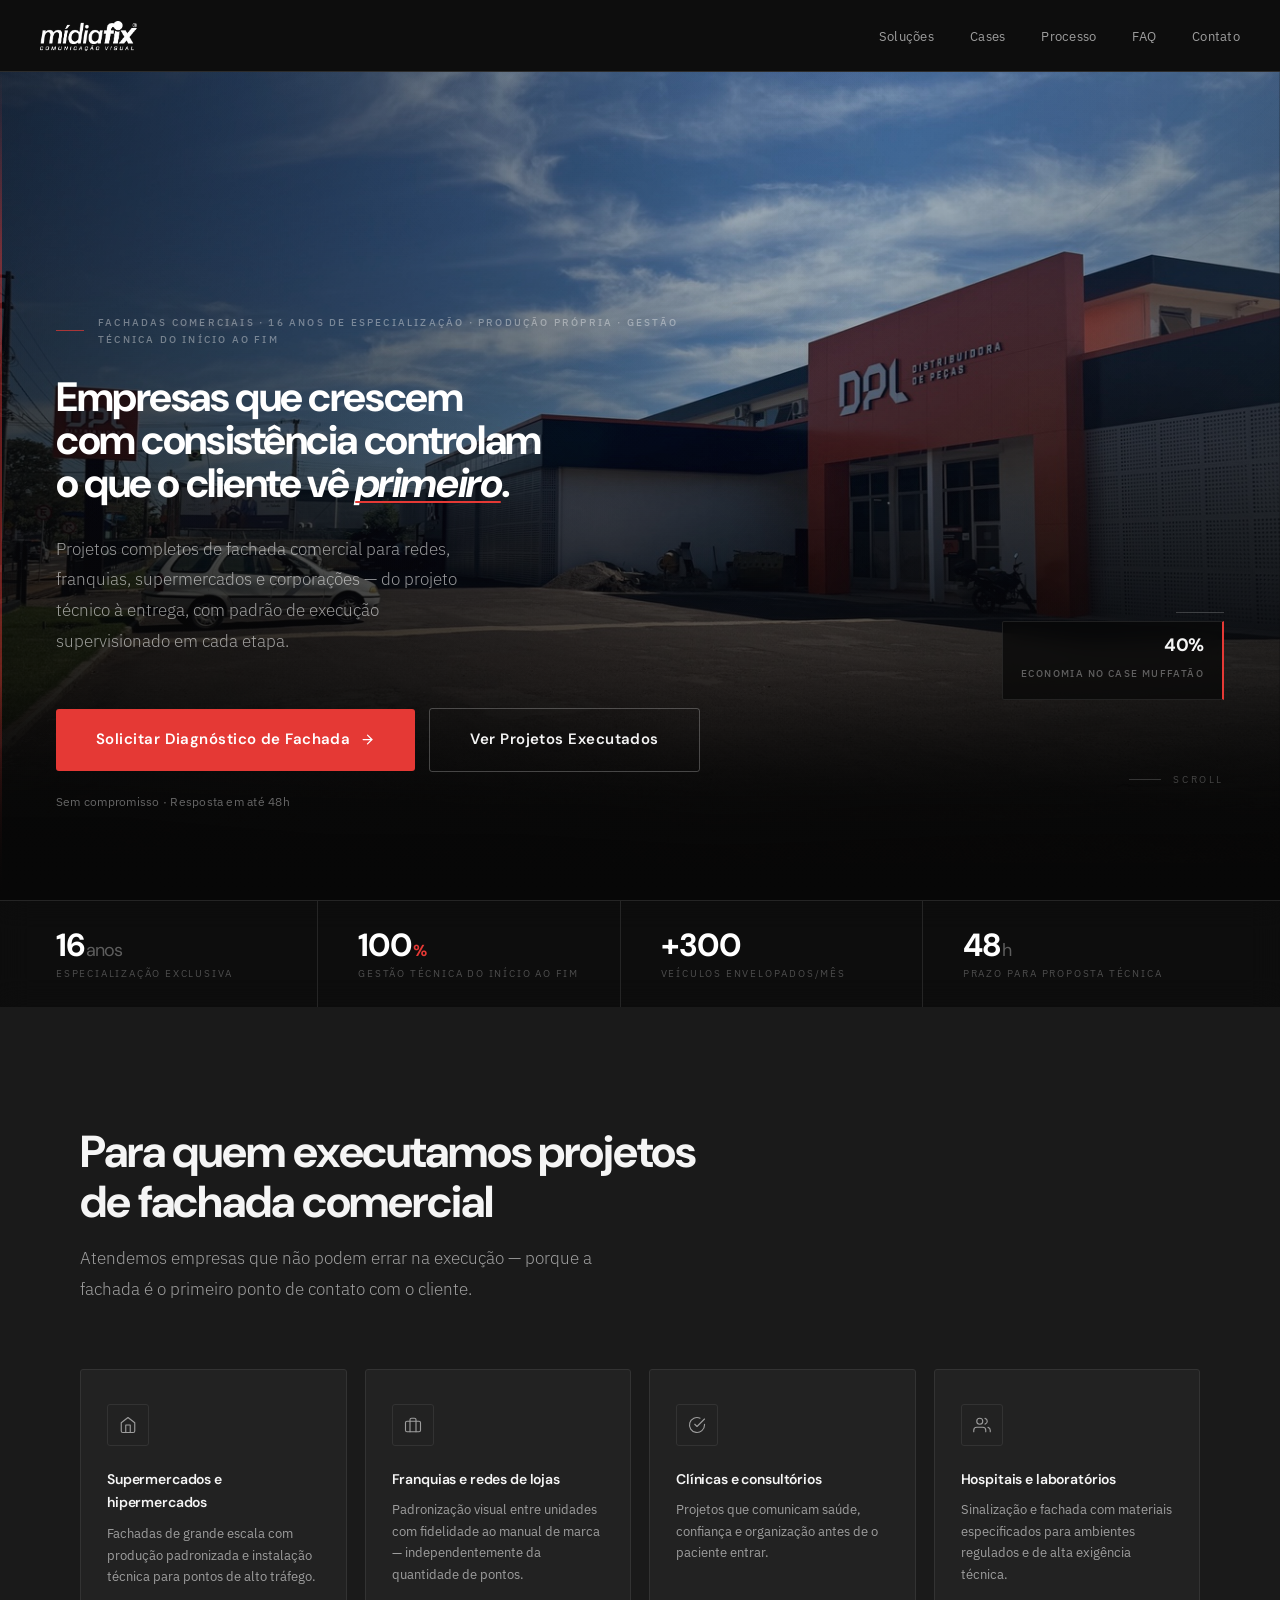
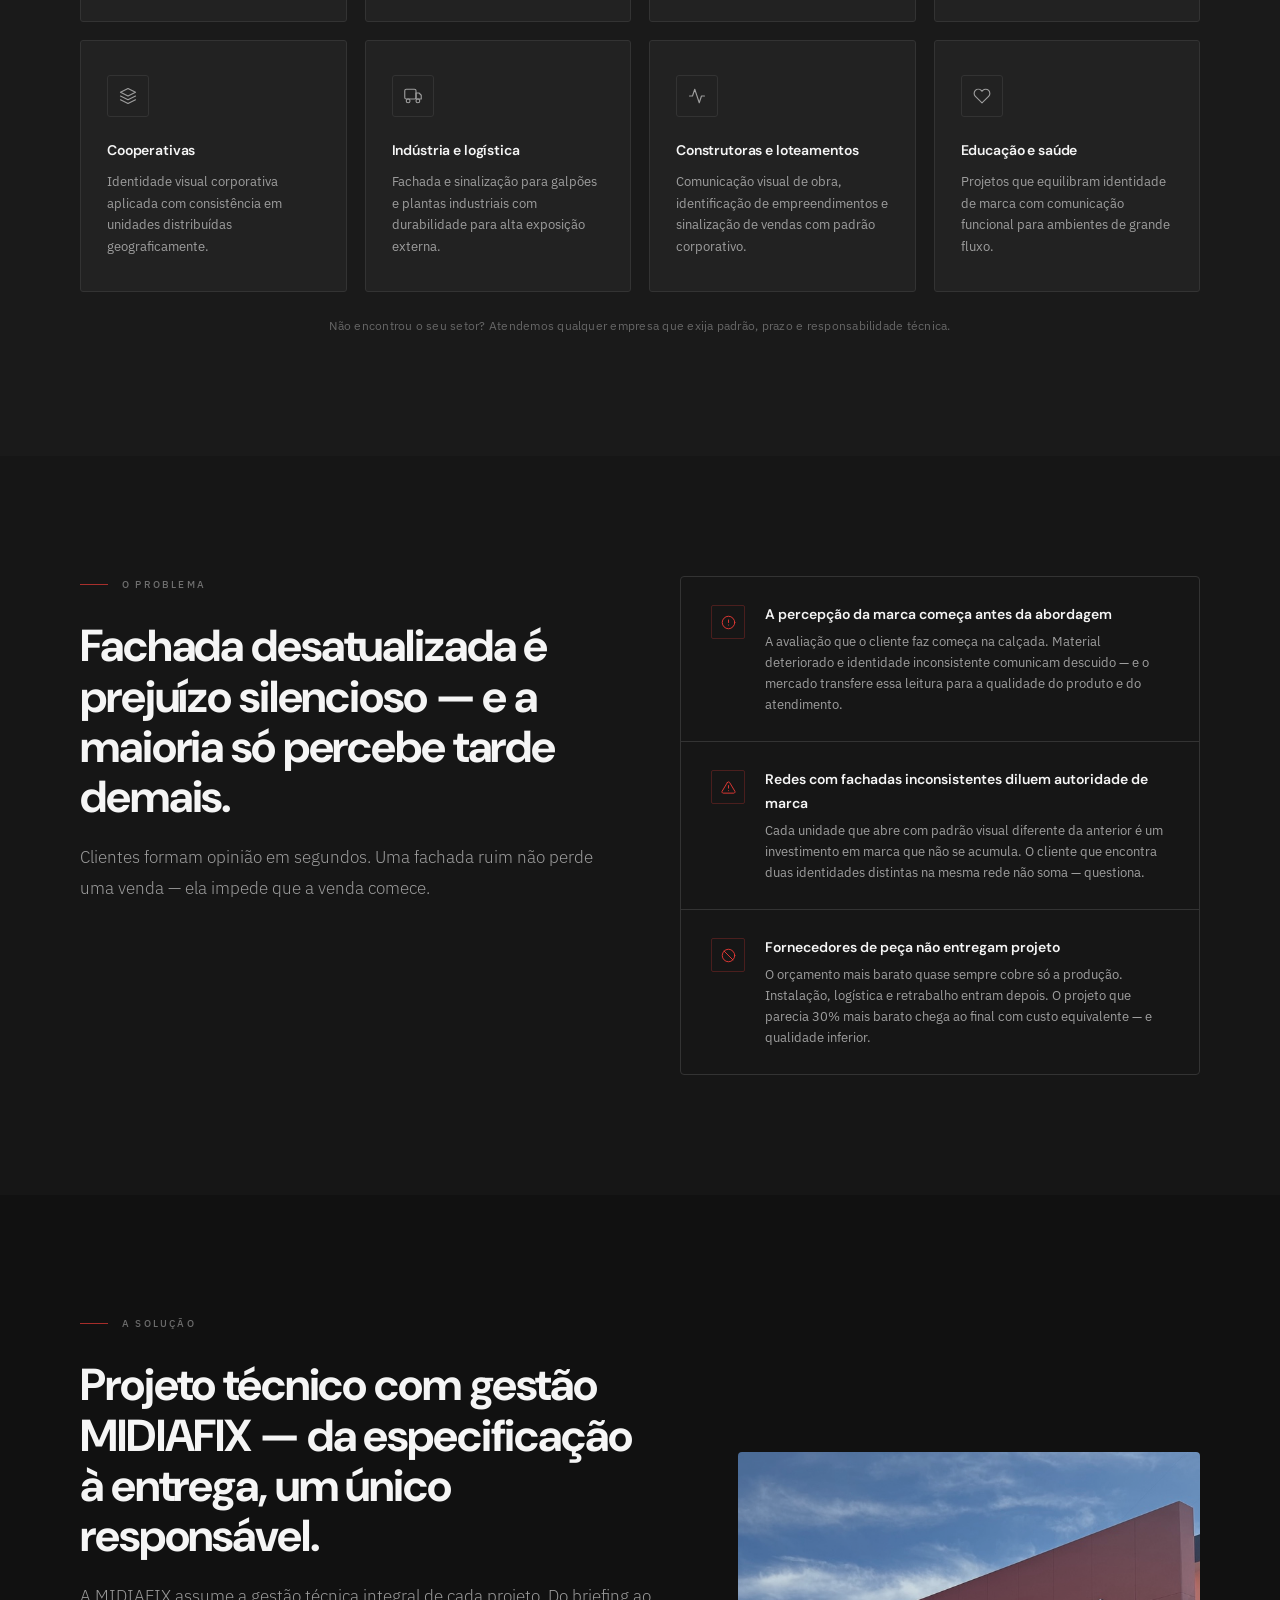
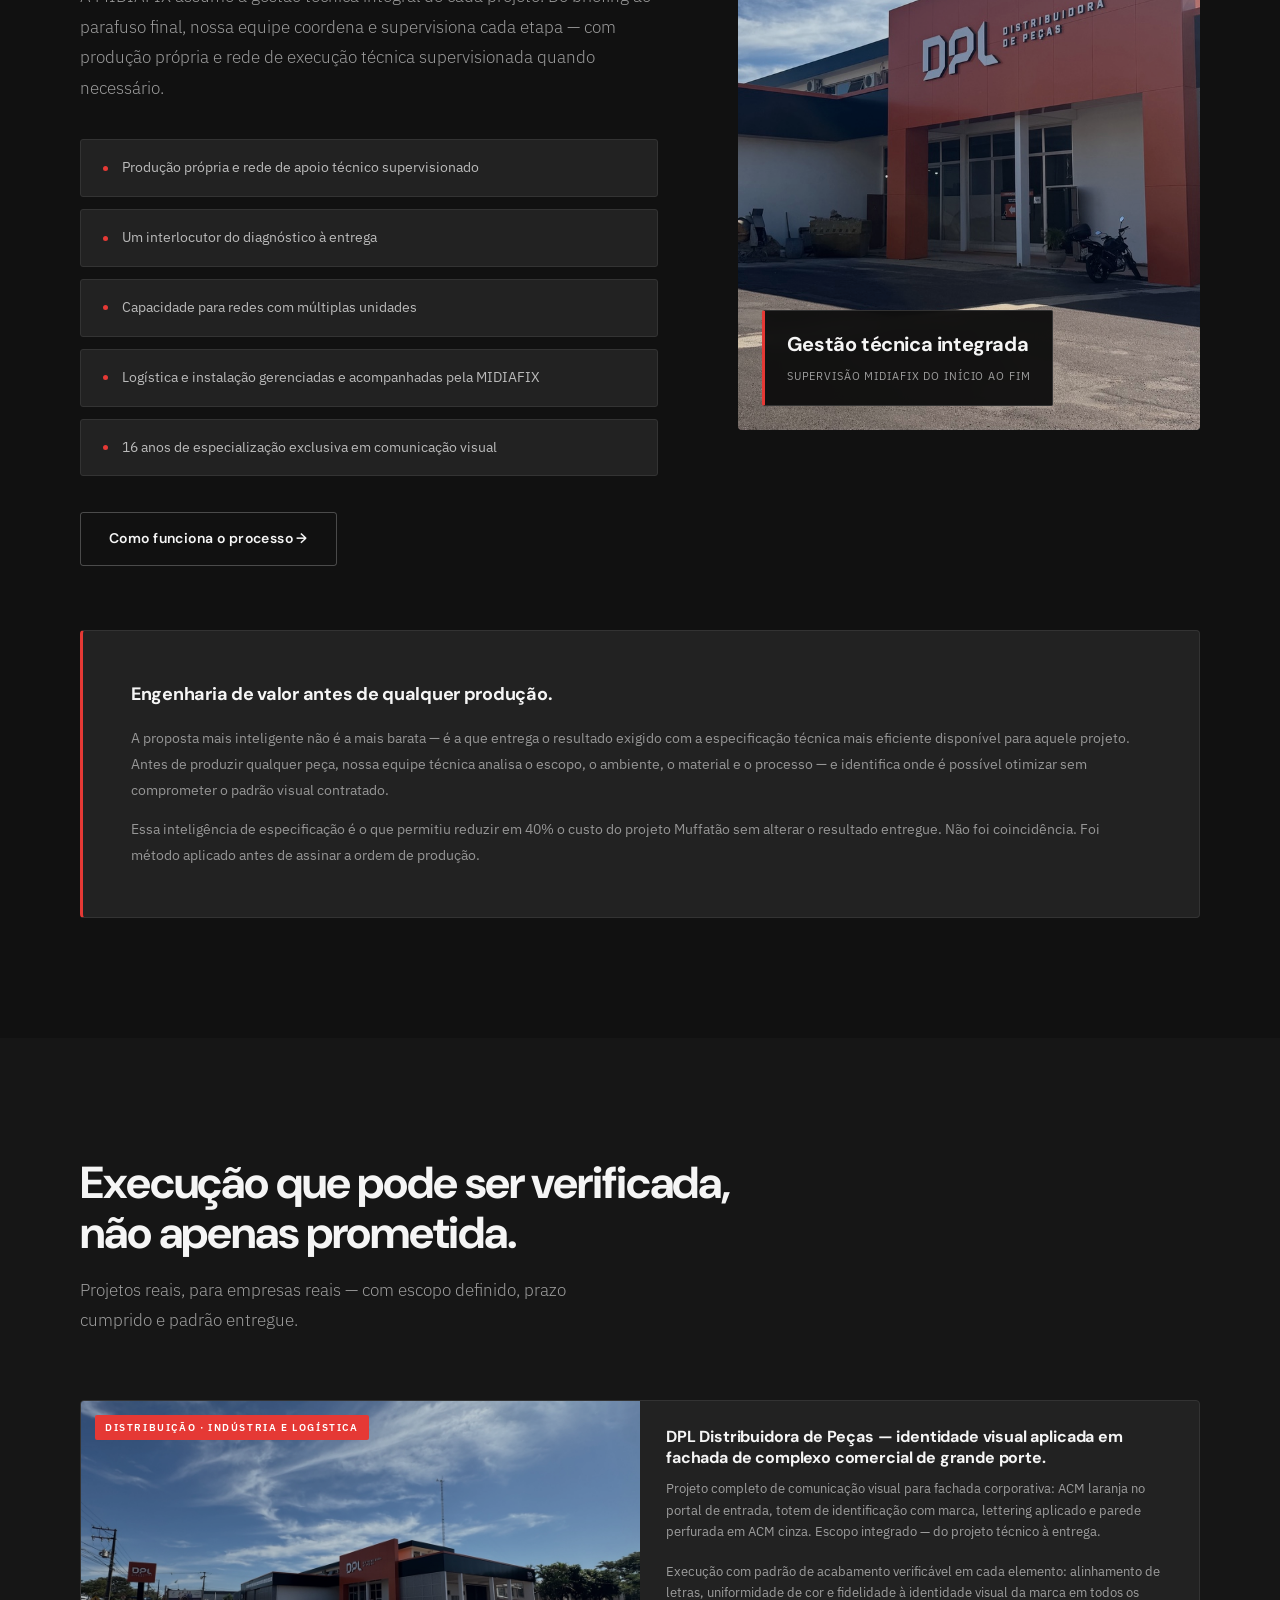
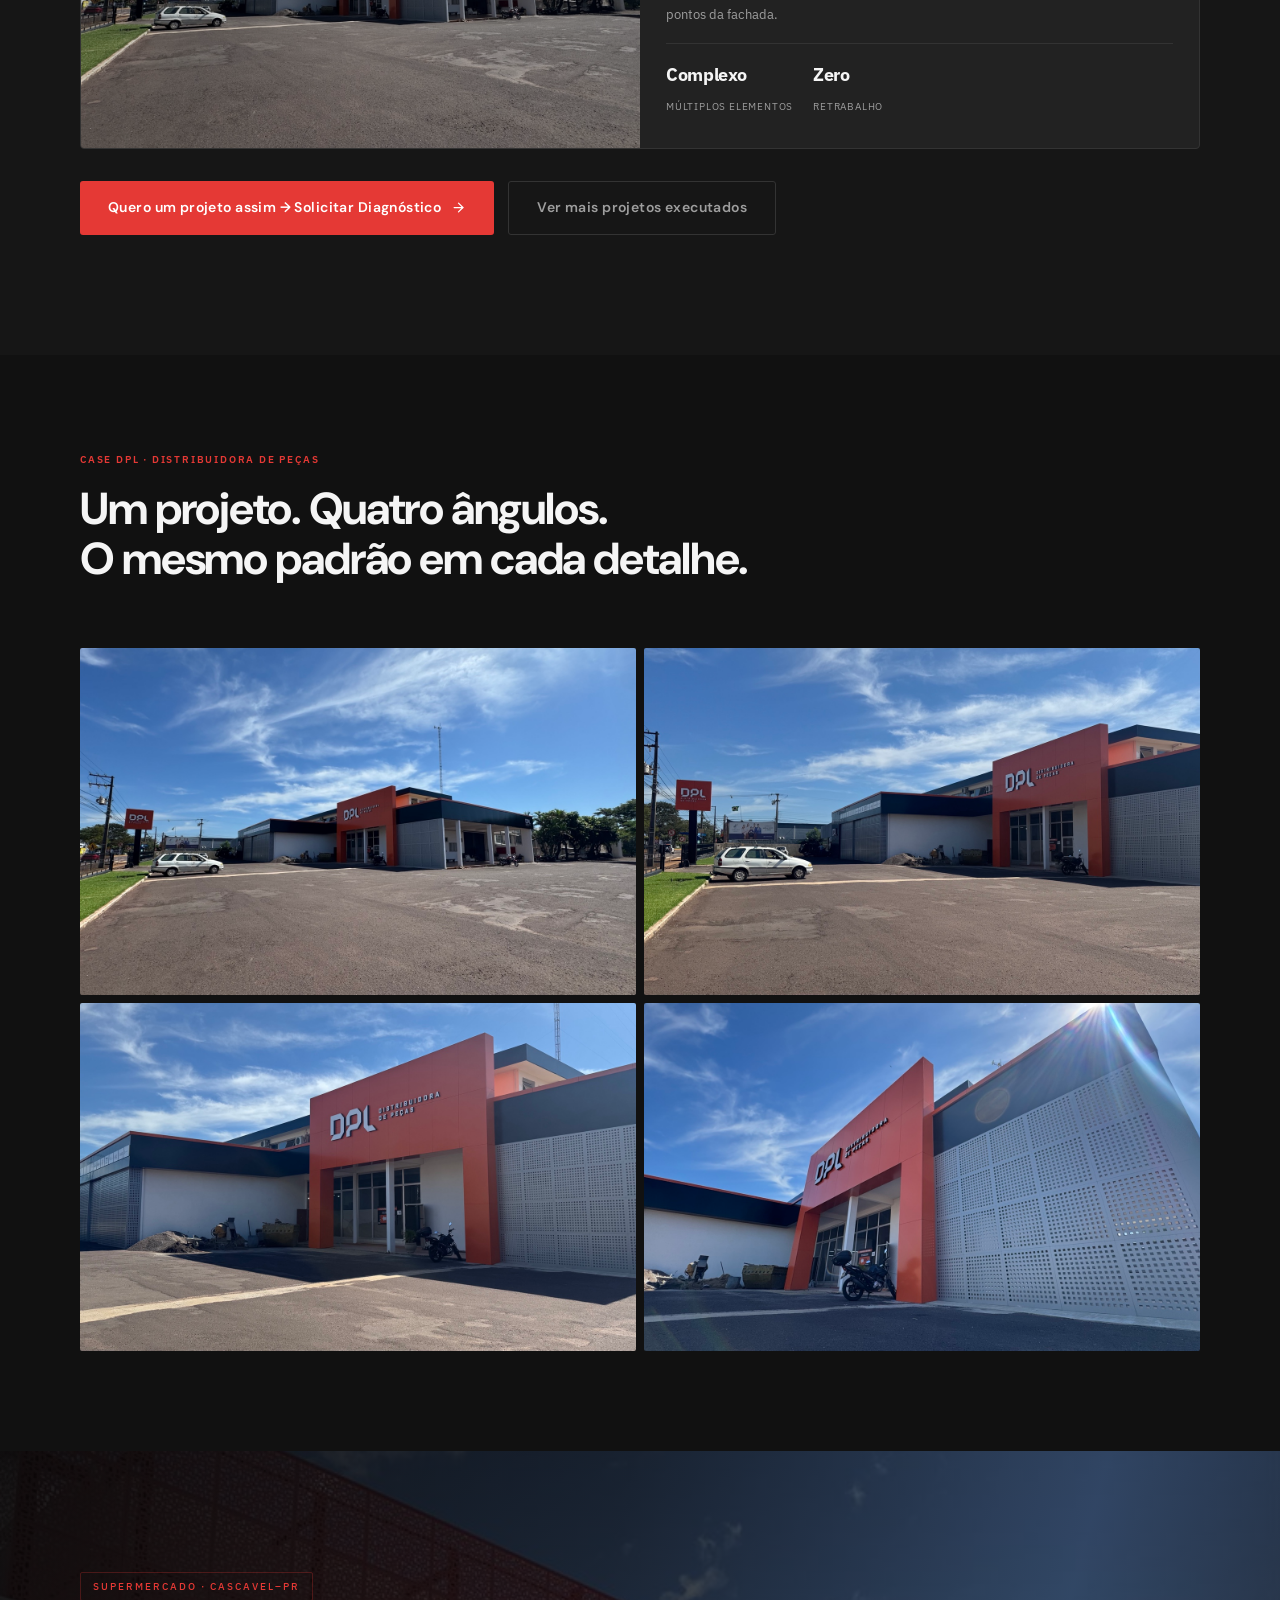
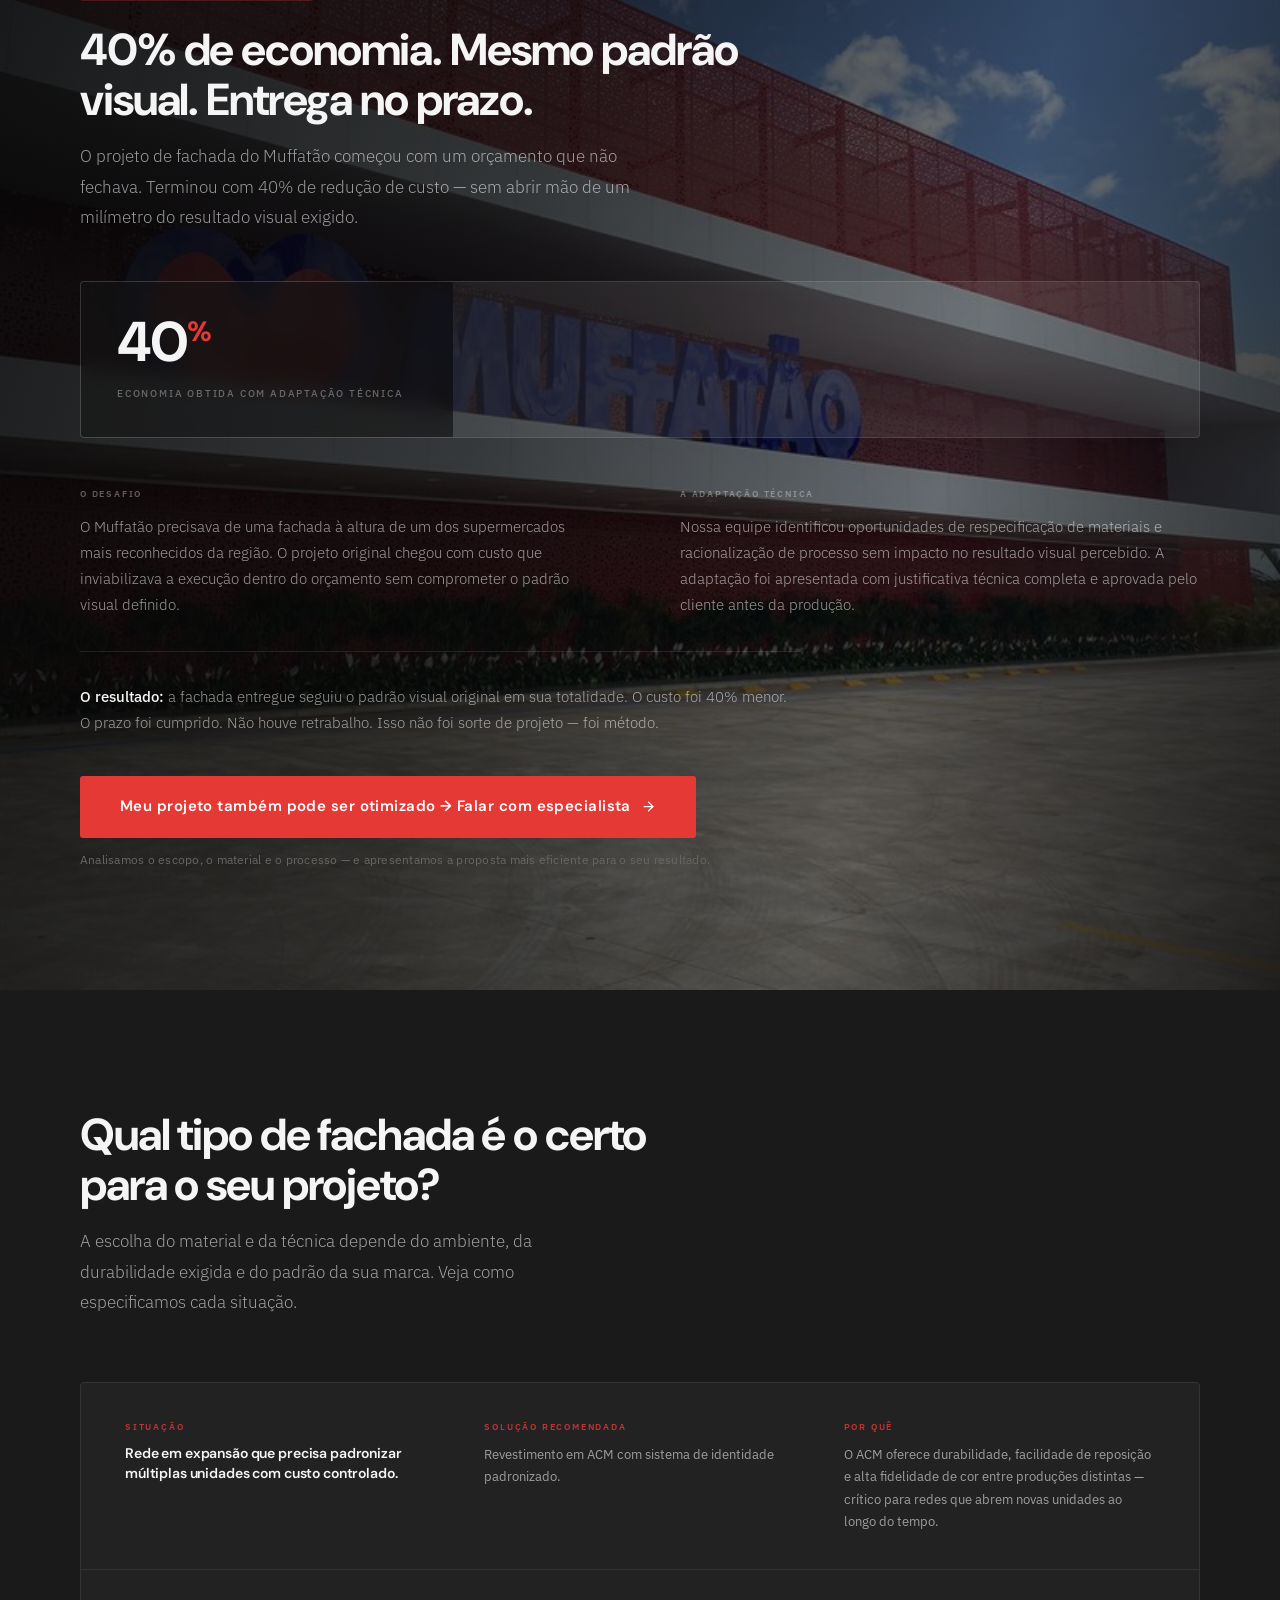
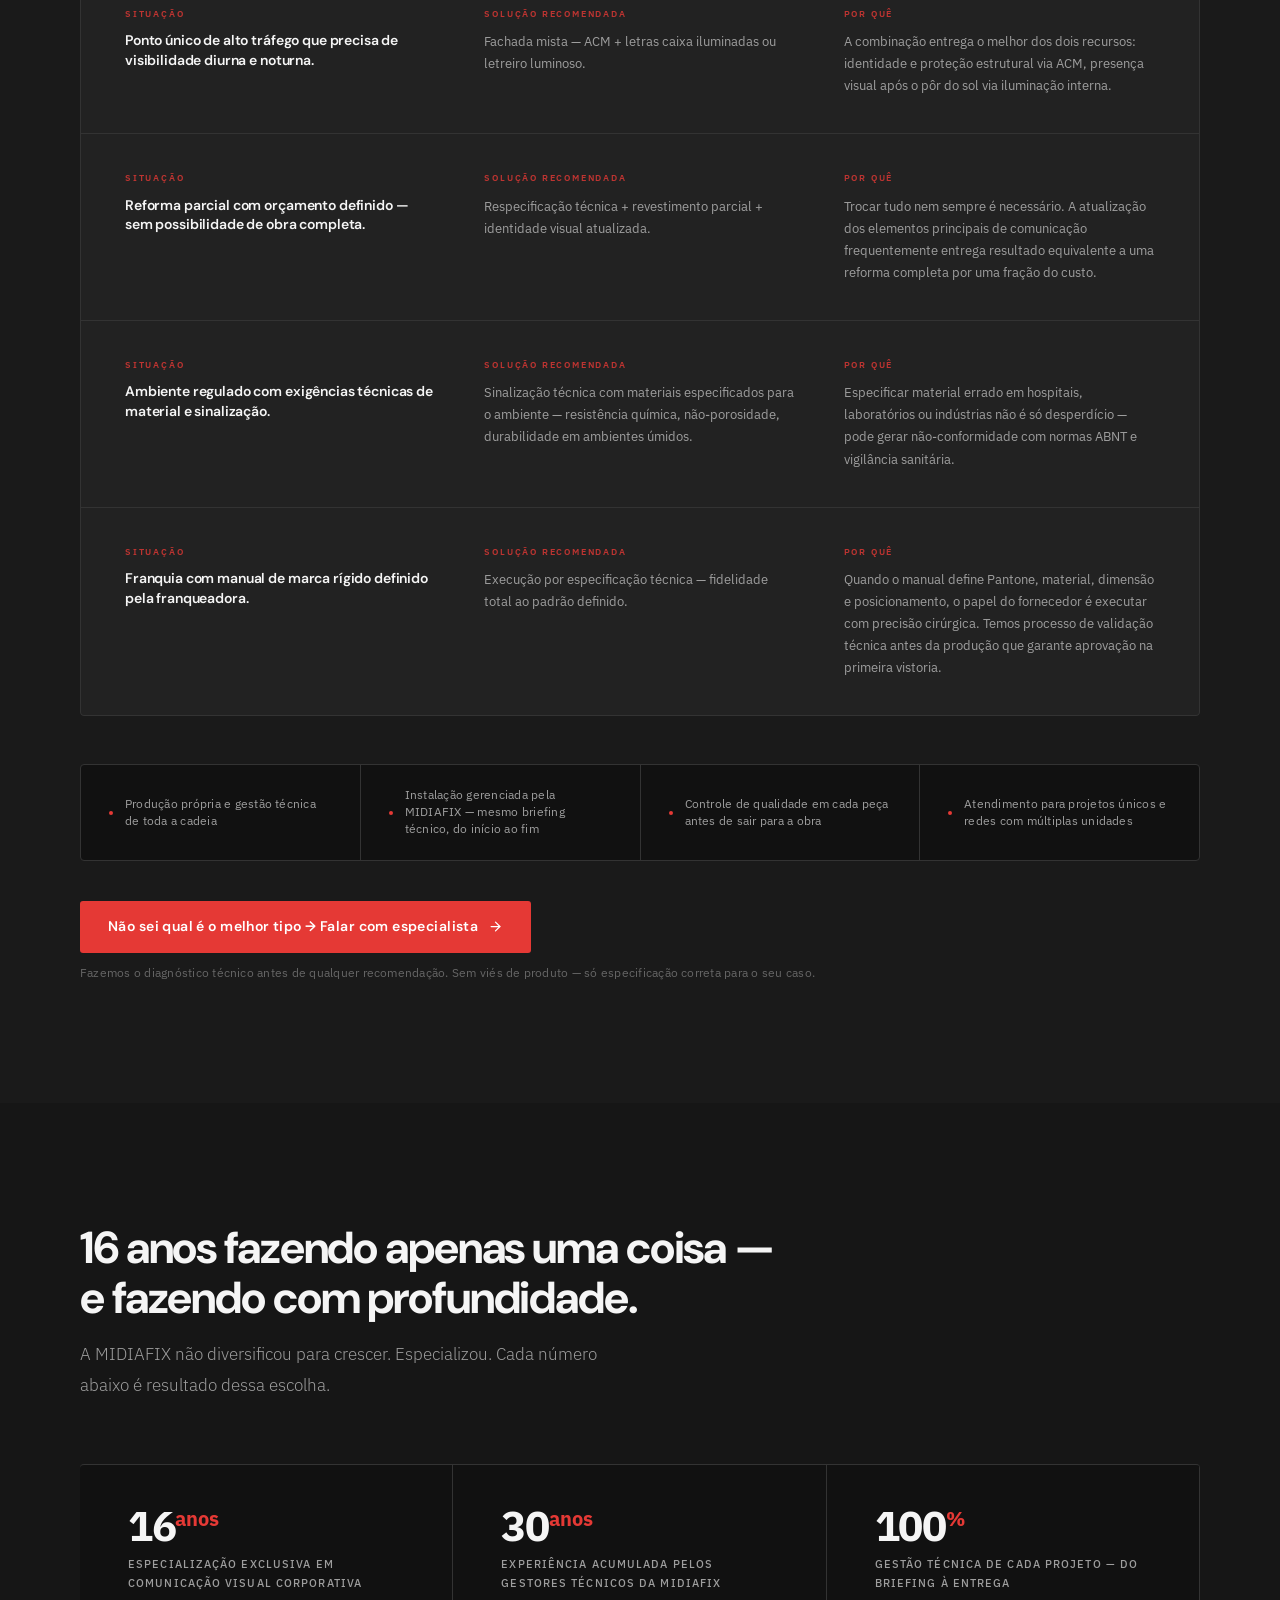
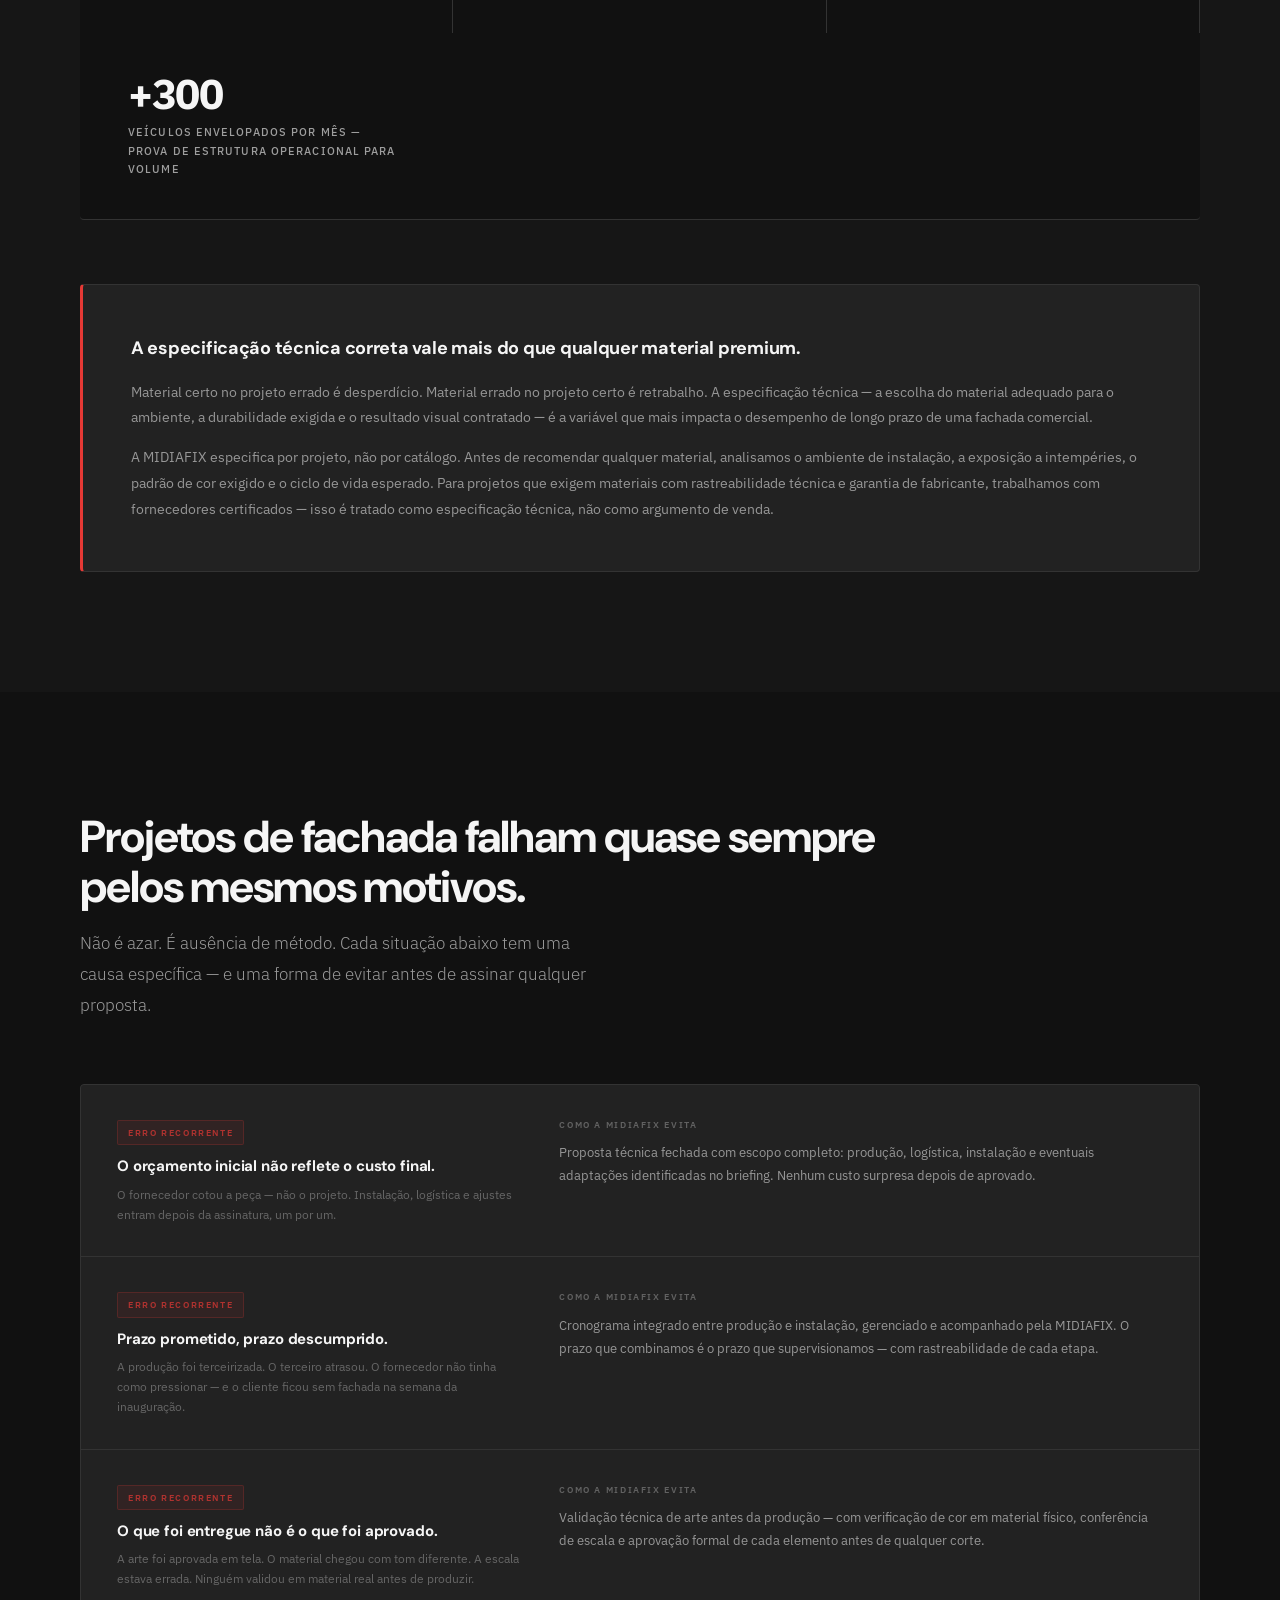
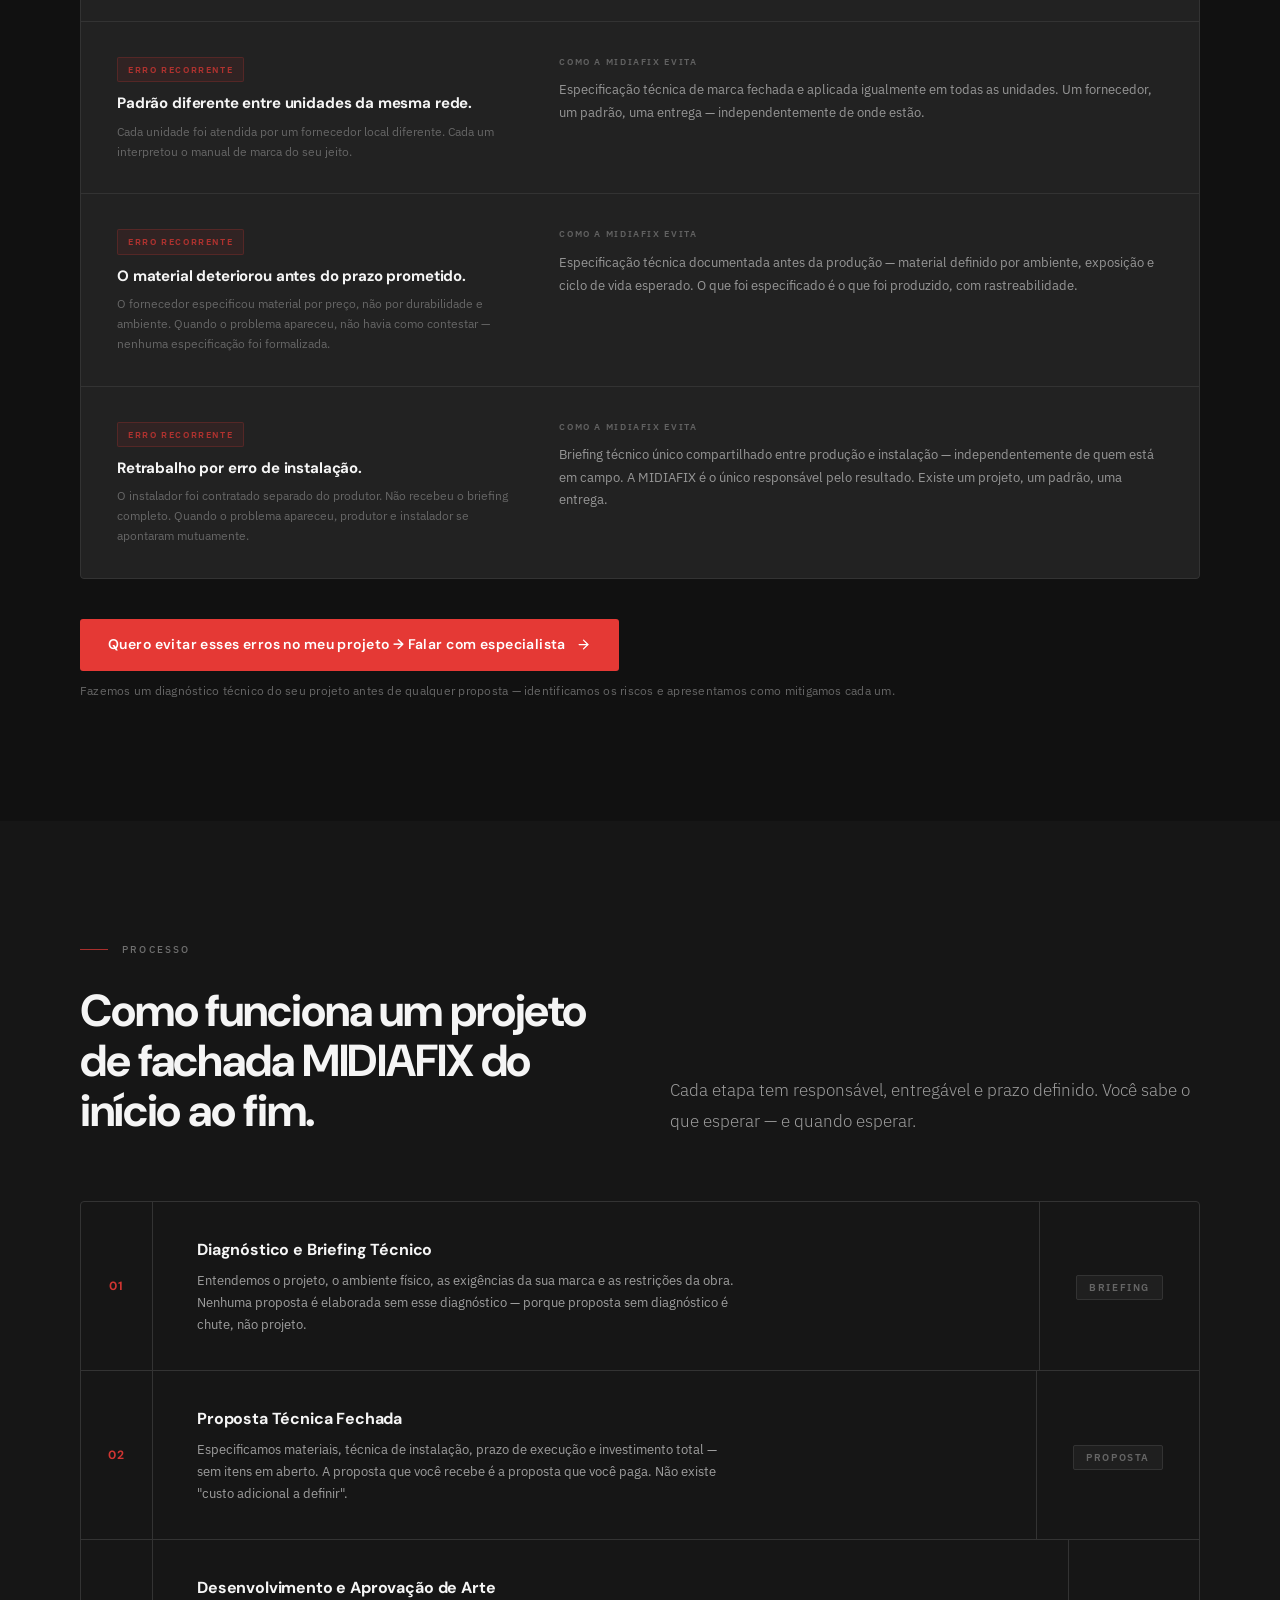
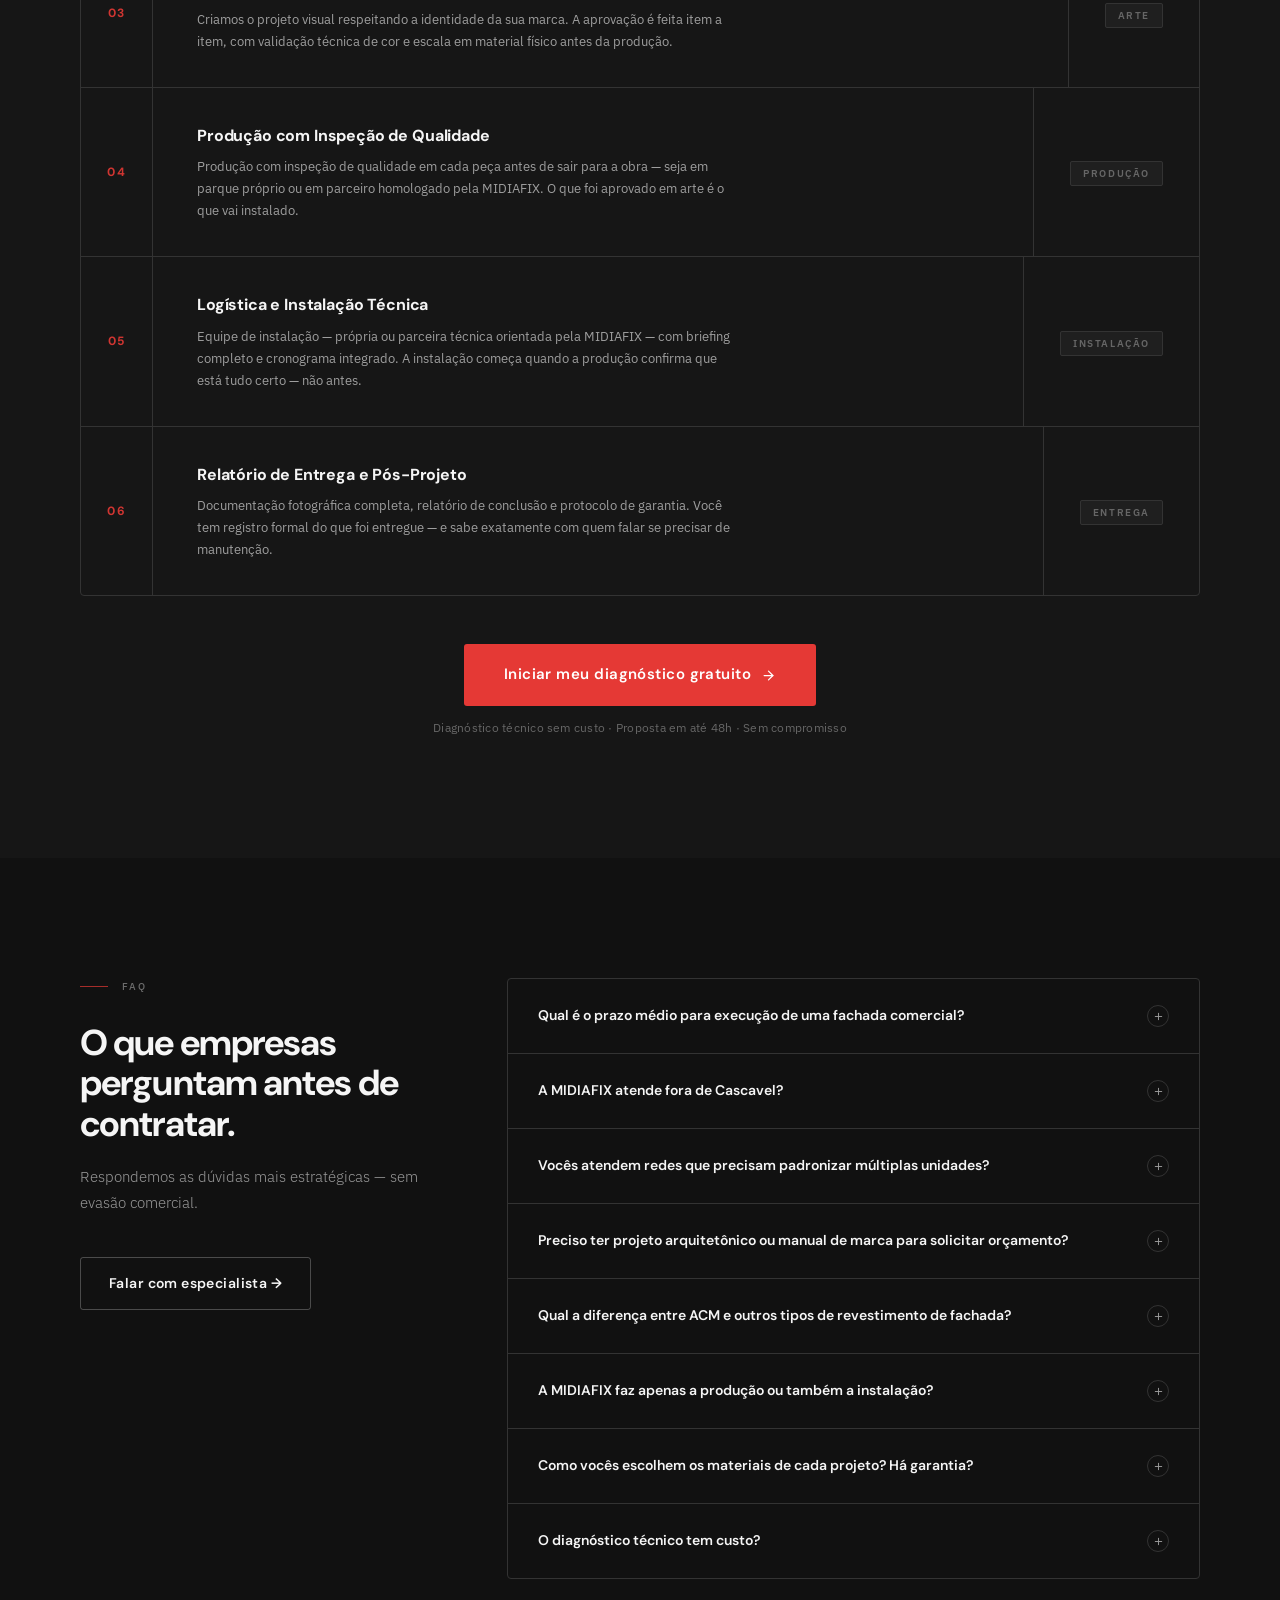
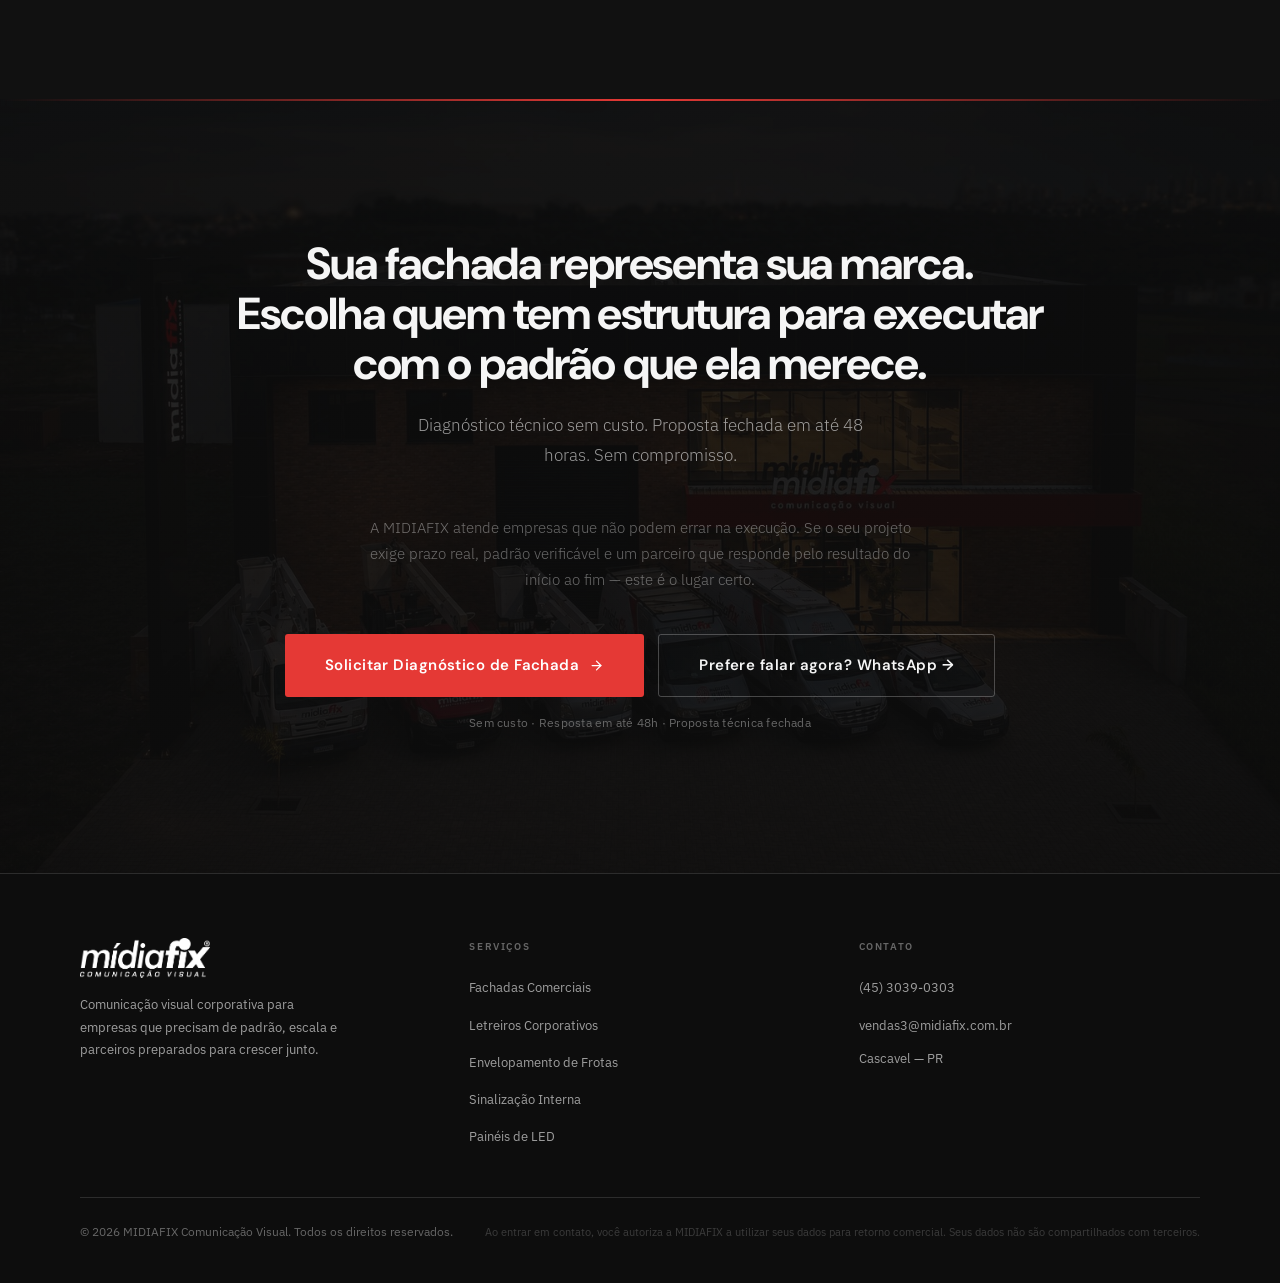
==== commit 42b9dbe1: "Substituir imagens genéricas por fotos reais do case DPL - Hero: foto real da fachada DPL (dpl-hero." ====
--- a/servicos/fachadas-comerciais/index.html
+++ b/servicos/fachadas-comerciais/index.html
@@ -112,22 +112,11 @@
   }
 }
 
-/* ── S1 Hero background ── */
-/* PLACEHOLDER: substituir por foto de fachada comercial de alto impacto */
+/* ── S1 Hero background — foto real DPL Distribuidora de Peças ── */
+/* components.css usa var(--hero-image) em .mx-hero-bg — definir aqui */
 .fc-hero-bg {
-  background-image:
-    linear-gradient(to bottom,
-      rgba(7,7,7,0.10) 0%,
-      rgba(7,7,7,0.18) 20%,
-      rgba(7,7,7,0.32) 45%,
-      rgba(7,7,7,0.72) 70%,
-      rgba(7,7,7,0.96) 88%,
-      rgba(7,7,7,1.00) 100%),
-    linear-gradient(105deg,
-      rgba(7,7,7,0.68) 0%,
-      rgba(7,7,7,0.28) 40%,
-      transparent 62%),
-    url('../../assets/img/cases/case-supermercado.jpg') center 40% / cover no-repeat;
+  --hero-image: url('../../assets/img/cases/dpl-hero.jpg');
+  background-position: center 42%;
 }
 
 /* ── S6 Muffatão ── */
@@ -346,6 +335,96 @@
 
 section { padding: 120px 0; }
 @media (max-width: 768px) { section { padding: 80px 0; } }
+
+/* ── Galeria DPL ── */
+.fc-galeria { padding: 80px 0 100px; background: var(--mx-surface-1); }
+.fc-galeria-grid {
+  display: grid;
+  grid-template-columns: repeat(2, 1fr);
+  gap: 8px;
+  margin-top: 48px;
+}
+.fc-galeria-item {
+  position: relative;
+  display: block;
+  overflow: hidden;
+  border-radius: var(--radius-sm);
+  background: var(--mx-surface-3);
+  cursor: pointer;
+  border: none;
+  padding: 0;
+  aspect-ratio: 16/10;
+}
+.fc-galeria-item img {
+  width: 100%; height: 100%;
+  object-fit: cover;
+  display: block;
+  transition: transform 0.5s ease;
+}
+.fc-galeria-item:hover img { transform: scale(1.04); }
+.fc-galeria-hover {
+  position: absolute; inset: 0;
+  display: flex; align-items: center; justify-content: center;
+  background: rgba(7,7,7,0.45);
+  opacity: 0;
+  transition: opacity 0.3s ease;
+}
+.fc-galeria-hover svg { width: 28px; height: 28px; color: #fff; }
+.fc-galeria-item:hover .fc-galeria-hover,
+.fc-galeria-item:focus-visible .fc-galeria-hover { opacity: 1; }
+@media (max-width: 600px) {
+  .fc-galeria-grid { grid-template-columns: 1fr; gap: 6px; }
+}
+
+/* ── Lightbox ── */
+.fc-lightbox {
+  position: fixed; inset: 0; z-index: 9000;
+  background: rgba(7,7,7,0.96);
+  display: flex; align-items: center; justify-content: center;
+  padding: 24px;
+}
+.fc-lightbox[hidden] { display: none; }
+.fc-lightbox-inner {
+  position: relative;
+  max-width: min(1100px, 100%);
+  max-height: 90vh;
+  display: flex; flex-direction: column; align-items: center; gap: 16px;
+}
+.fc-lightbox-img {
+  max-width: 100%; max-height: 80vh;
+  object-fit: contain;
+  border-radius: var(--radius-sm);
+  box-shadow: 0 32px 80px rgba(0,0,0,0.7);
+}
+.fc-lightbox-caption {
+  font-size: 13px; color: rgba(245,245,245,0.5);
+  text-align: center; margin: 0;
+}
+.fc-lightbox-close {
+  position: fixed; top: 20px; right: 24px;
+  background: none; border: none; cursor: pointer;
+  font-size: 32px; line-height: 1; color: rgba(245,245,245,0.7);
+  transition: color 0.2s;
+}
+.fc-lightbox-close:hover { color: #fff; }
+.fc-lightbox-prev,
+.fc-lightbox-next {
+  position: fixed; top: 50%; transform: translateY(-50%);
+  background: rgba(245,245,245,0.08);
+  border: 1px solid rgba(245,245,245,0.12);
+  color: rgba(245,245,245,0.8); border-radius: 50%;
+  width: 48px; height: 48px; cursor: pointer;
+  font-size: 20px; display: flex; align-items: center; justify-content: center;
+  transition: background 0.2s, color 0.2s;
+}
+.fc-lightbox-prev { left: 16px; }
+.fc-lightbox-next { right: 16px; }
+.fc-lightbox-prev:hover,
+.fc-lightbox-next:hover { background: rgba(245,245,245,0.16); color: #fff; }
+@media (max-width: 600px) {
+  .fc-lightbox-prev { left: 8px; }
+  .fc-lightbox-next { right: 8px; }
+}
 </style>
 </head>
 
@@ -596,10 +675,8 @@
         </div>
       </div>
 
-      <!-- PLACEHOLDER: substituir por foto da área de produção ou equipe em campo -->
       <div class="mx-img-frame ratio-4-5 reveal">
-        <img loading="lazy" src="../../assets/img/solucao.jpg" alt="Equipe MIDIAFIX em execução de projeto de fachada corporativa">
-        <!-- FIX TERCEIRIZAÇÃO: badge ajustado -->
+        <img loading="lazy" src="../../assets/img/cases/dpl-entrada.jpg" alt="Fachada DPL Distribuidora de Peças — portal em ACM laranja com lettering aplicado e parede perfurada. Projeto MIDIAFIX.">
         <div class="mx-img-badge">
           <strong>Gestão técnica integrada</strong>
           <span>Supervisão MIDIAFIX do início ao fim</span>
@@ -631,33 +708,28 @@
 
       <div class="mx-case-card featured">
         <div class="mx-case-img">
-          <img loading="lazy" src="../../assets/img/cases/case-franquia.jpg" alt="Fachada Anjos Colchões e Sofás executada pela MIDIAFIX com fidelidade ao manual da franqueadora.">
-          <span class="mx-case-seg">Franquia &middot; Rede de Lojas</span>
+          <img loading="lazy" src="../../assets/img/cases/dpl-panoramica.jpg" alt="Fachada DPL Distribuidora de Peças — vista completa do complexo com ACM laranja, totem de identificação e galpão. Projeto MIDIAFIX.">
+          <span class="mx-case-seg">Distribuição &middot; Indústria e Logística</span>
         </div>
         <div class="mx-case-body">
-          <h3>Identidade visual aplicada com fidelidade ao manual da franqueadora — em cada unidade, em cada detalhe.</h3>
-          <p>Rede franqueada com padrão visual rígido. Necessidade de execução fiel ao manual de marca sem margem para interpretação — qualquer desvio implicava penalidade contratual para o franqueado.</p>
-          <p style="margin-top:12px;">Fachada comercial completa com materiais especificados pelo manual, incluindo revestimento, letras e comunicação visual de ponto de venda. Cada elemento passou por validação técnica antes da produção.</p>
+          <h3>DPL Distribuidora de Peças — identidade visual aplicada em fachada de complexo comercial de grande porte.</h3>
+          <p>Projeto completo de comunicação visual para fachada corporativa: ACM laranja no portal de entrada, totem de identificação com marca, lettering aplicado e parede perfurada em ACM cinza. Escopo integrado — do projeto técnico à entrega.</p>
+          <p style="margin-top:12px;">Execução com padrão de acabamento verificável em cada elemento: alinhamento de letras, uniformidade de cor e fidelidade à identidade visual da marca em todos os pontos da fachada.</p>
           <div class="mx-case-meta">
-            <div class="mx-case-stat"><strong>1ª vistoria</strong><span>Aprovação imediata</span></div>
+            <div class="mx-case-stat"><strong>Complexo</strong><span>Múltiplos elementos</span></div>
             <div class="mx-case-stat"><strong>Zero</strong><span>Retrabalho</span></div>
           </div>
         </div>
       </div>
 
-      <!-- REINSERIR quando Case B for definido com equipe comercial: remover style="display:none" e preencher conteúdo -->
+      <!-- Case B — manter oculto até aprovação de novo case com equipe comercial -->
       <div class="mx-case-card" style="display:none">
-        <!-- PLACEHOLDER: substituir por case real antes da publicação -->
+        <!-- REINSERIR quando Case B for definido: remover style="display:none" e preencher conteúdo -->
         <div class="mx-case-img" style="background:var(--mx-surface-5);display:flex;align-items:center;justify-content:center;min-height:220px;position:relative;">
-          <p style="font-size:11px;letter-spacing:0.12em;text-transform:uppercase;color:rgba(245,245,245,0.2);margin:0;padding:24px;text-align:center;">Foto do case — a inserir</p>
           <span class="mx-case-seg">A definir</span>
         </div>
         <div class="mx-case-body">
-          <h3 style="color:rgba(245,245,245,0.3);">[Case B — aguardando definição com equipe comercial]</h3>
-          <p style="color:rgba(245,245,245,0.2);">Segmento, desafio, solução e resultado a preencher com case real autorizado.</p>
-          <div class="mx-case-meta">
-            <div class="mx-case-stat"><strong style="color:rgba(245,245,245,0.2);">&mdash;</strong><span>A preencher</span></div>
-          </div>
+          <h3>[Case B — aguardando definição com equipe comercial]</h3>
         </div>
       </div>
 
@@ -673,6 +745,49 @@
 
   </div>
 </section>
+
+
+<!-- ═══ S5b · GALERIA DPL ═════════════════════════════════════ -->
+<section class="fc-galeria" aria-label="Galeria de fotos — DPL Distribuidora de Peças">
+  <div class="mx-container">
+
+    <div class="mx-section-header reveal">
+      <p class="mx-eyebrow-text" style="font-size:10px;font-weight:600;letter-spacing:0.18em;text-transform:uppercase;color:var(--mx-red);margin-bottom:16px;">Case DPL · Distribuidora de Peças</p>
+      <h2 class="mx-h2">Um projeto. Quatro ângulos.<br>O mesmo padrão em cada detalhe.</h2>
+    </div>
+
+    <div class="fc-galeria-grid reveal">
+      <button class="fc-galeria-item" aria-label="Ampliar foto 1 — Vista panorâmica do complexo DPL" data-src="../../assets/img/cases/dpl-panoramica.jpg" data-caption="Vista completa do complexo DPL — totem, galpão e fachada principal">
+        <img loading="lazy" src="../../assets/img/cases/dpl-panoramica.jpg" alt="Vista panorâmica completa do complexo DPL Distribuidora de Peças — projeto MIDIAFIX">
+        <div class="fc-galeria-hover"><svg viewBox="0 0 24 24" fill="none" stroke="currentColor" stroke-width="1.5"><path d="M15 3h6v6M9 21H3v-6M21 3l-7 7M3 21l7-7"/></svg></div>
+      </button>
+      <button class="fc-galeria-item" aria-label="Ampliar foto 2 — Vista intermediária" data-src="../../assets/img/cases/dpl-hero.jpg" data-caption="Identidade visual DPL — portal laranja, totem e fachada lateral">
+        <img loading="lazy" src="../../assets/img/cases/dpl-hero.jpg" alt="Vista intermediária da fachada DPL com totem e portal de entrada — projeto MIDIAFIX">
+        <div class="fc-galeria-hover"><svg viewBox="0 0 24 24" fill="none" stroke="currentColor" stroke-width="1.5"><path d="M15 3h6v6M9 21H3v-6M21 3l-7 7M3 21l7-7"/></svg></div>
+      </button>
+      <button class="fc-galeria-item" aria-label="Ampliar foto 3 — Entrada principal" data-src="../../assets/img/cases/dpl-entrada.jpg" data-caption="Portal de entrada — ACM laranja, lettering e parede perfurada cinza">
+        <img loading="lazy" src="../../assets/img/cases/dpl-entrada.jpg" alt="Entrada principal da DPL — portal em ACM laranja com lettering e ACM perfurado cinza — projeto MIDIAFIX">
+        <div class="fc-galeria-hover"><svg viewBox="0 0 24 24" fill="none" stroke="currentColor" stroke-width="1.5"><path d="M15 3h6v6M9 21H3v-6M21 3l-7 7M3 21l7-7"/></svg></div>
+      </button>
+      <button class="fc-galeria-item" aria-label="Ampliar foto 4 — Detalhe ACM e lettering" data-src="../../assets/img/cases/dpl-detalhe.jpg" data-caption="Detalhe do ACM perfurado e lettering DPL — acabamento e alinhamento verificáveis">
+        <img loading="lazy" src="../../assets/img/cases/dpl-detalhe.jpg" alt="Detalhe do ACM perfurado e lettering DPL — qualidade de acabamento — projeto MIDIAFIX">
+        <div class="fc-galeria-hover"><svg viewBox="0 0 24 24" fill="none" stroke="currentColor" stroke-width="1.5"><path d="M15 3h6v6M9 21H3v-6M21 3l-7 7M3 21l7-7"/></svg></div>
+      </button>
+    </div>
+
+  </div>
+</section>
+
+<!-- Lightbox DPL -->
+<div id="fc-lightbox" class="fc-lightbox" role="dialog" aria-modal="true" aria-label="Visualização ampliada" hidden>
+  <button class="fc-lightbox-close" aria-label="Fechar">&times;</button>
+  <button class="fc-lightbox-prev" aria-label="Foto anterior">&#8592;</button>
+  <button class="fc-lightbox-next" aria-label="Próxima foto">&#8594;</button>
+  <div class="fc-lightbox-inner">
+    <img src="" alt="" class="fc-lightbox-img">
+    <p class="fc-lightbox-caption"></p>
+  </div>
+</div>
 
 
 <!-- ═══ S6 · CASE EXCLUSIVO MUFFATÃO ══════════════════════════ -->
@@ -1249,6 +1364,55 @@
 </footer>
 
 <script src="../../assets/js/ui.js"></script>
+<script>
+/* ── Lightbox Galeria DPL ── */
+(function () {
+  const lb      = document.getElementById('fc-lightbox');
+  const lbImg   = lb.querySelector('.fc-lightbox-img');
+  const lbCap   = lb.querySelector('.fc-lightbox-caption');
+  const lbClose = lb.querySelector('.fc-lightbox-close');
+  const lbPrev  = lb.querySelector('.fc-lightbox-prev');
+  const lbNext  = lb.querySelector('.fc-lightbox-next');
+  const items   = [...document.querySelectorAll('.fc-galeria-item')];
+  let current   = 0;
+
+  function open(index) {
+    current = index;
+    const btn = items[index];
+    lbImg.src = btn.dataset.src;
+    lbImg.alt = btn.querySelector('img').alt;
+    lbCap.textContent = btn.dataset.caption || '';
+    lb.hidden = false;
+    document.body.style.overflow = 'hidden';
+    lbClose.focus();
+  }
+
+  function close() {
+    lb.hidden = true;
+    document.body.style.overflow = '';
+    items[current].focus();
+  }
+
+  function go(dir) {
+    current = (current + dir + items.length) % items.length;
+    open(current);
+  }
+
+  items.forEach((btn, i) => btn.addEventListener('click', () => open(i)));
+  lbClose.addEventListener('click', close);
+  lbPrev.addEventListener('click', () => go(-1));
+  lbNext.addEventListener('click', () => go(1));
+
+  lb.addEventListener('click', (e) => { if (e.target === lb) close(); });
+
+  document.addEventListener('keydown', (e) => {
+    if (lb.hidden) return;
+    if (e.key === 'Escape')    close();
+    if (e.key === 'ArrowLeft') go(-1);
+    if (e.key === 'ArrowRight') go(1);
+  });
+})();
+</script>
 
 </body>
 </html>
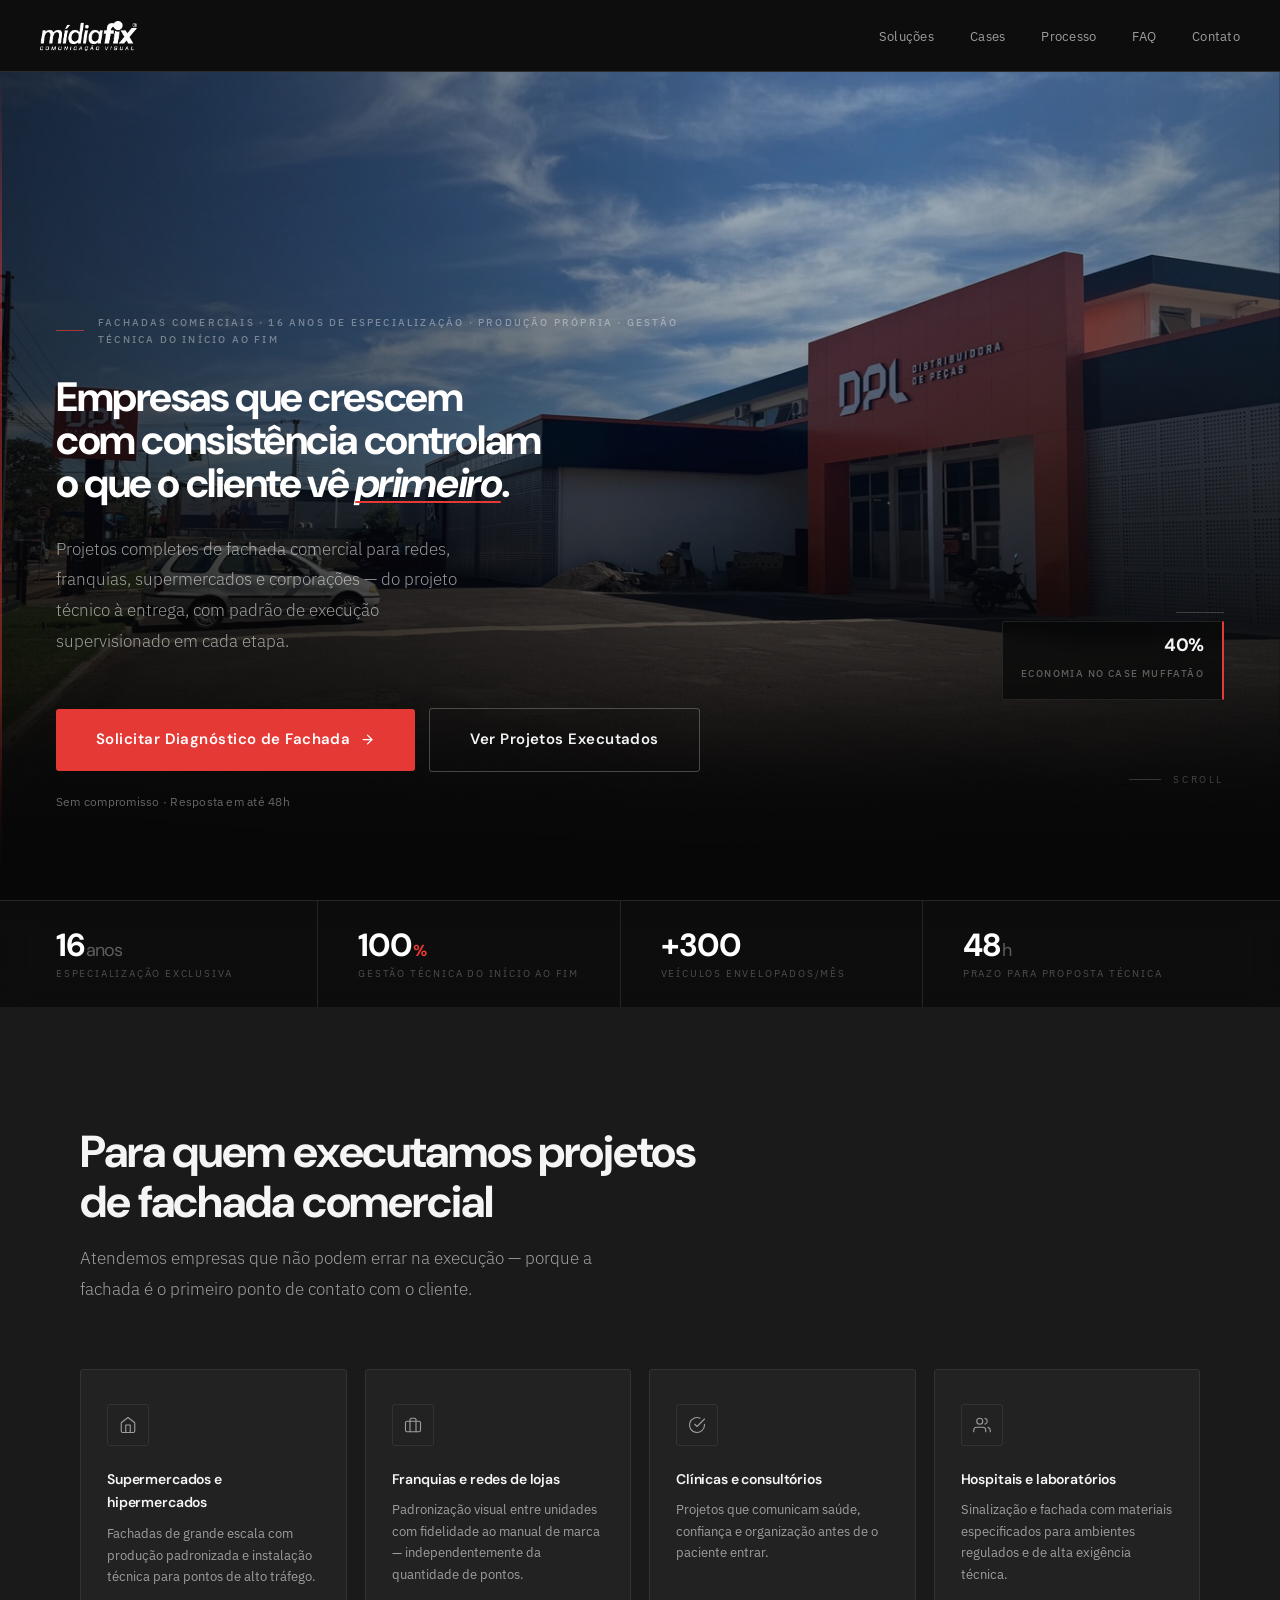
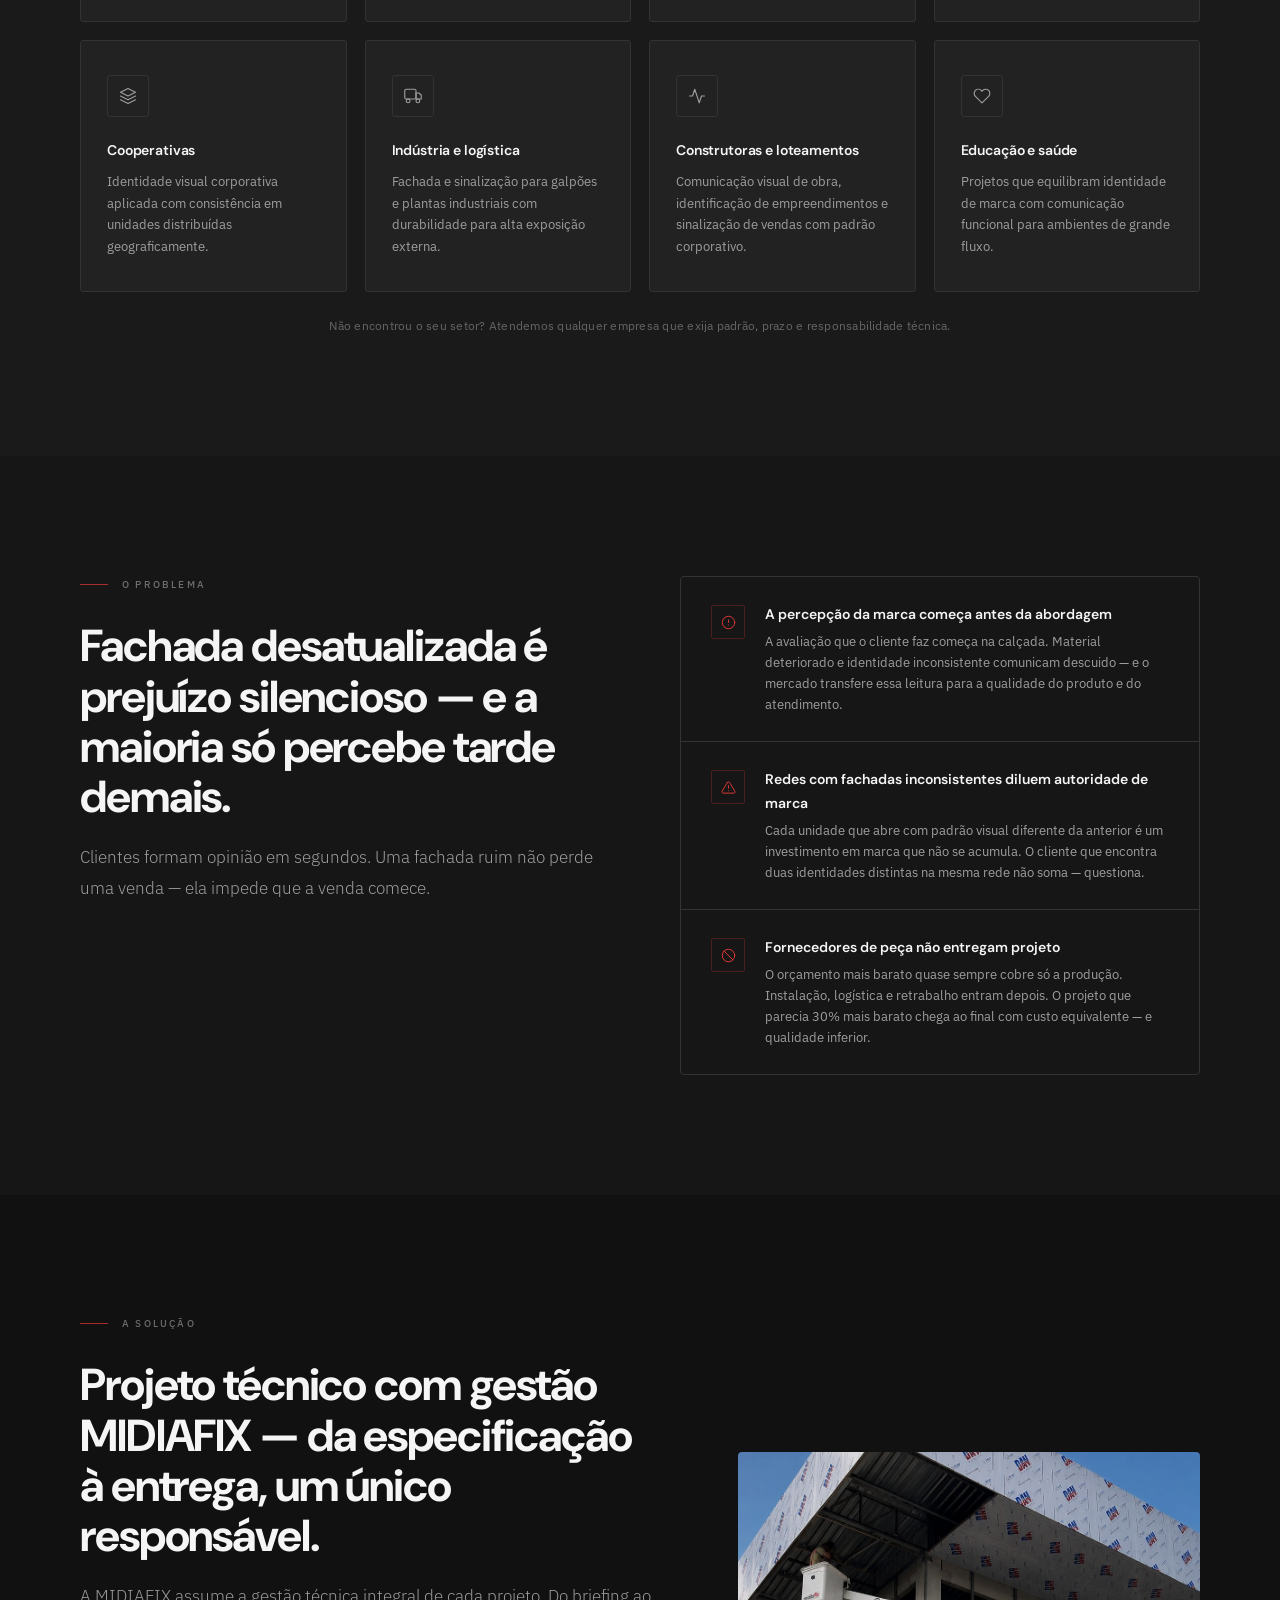
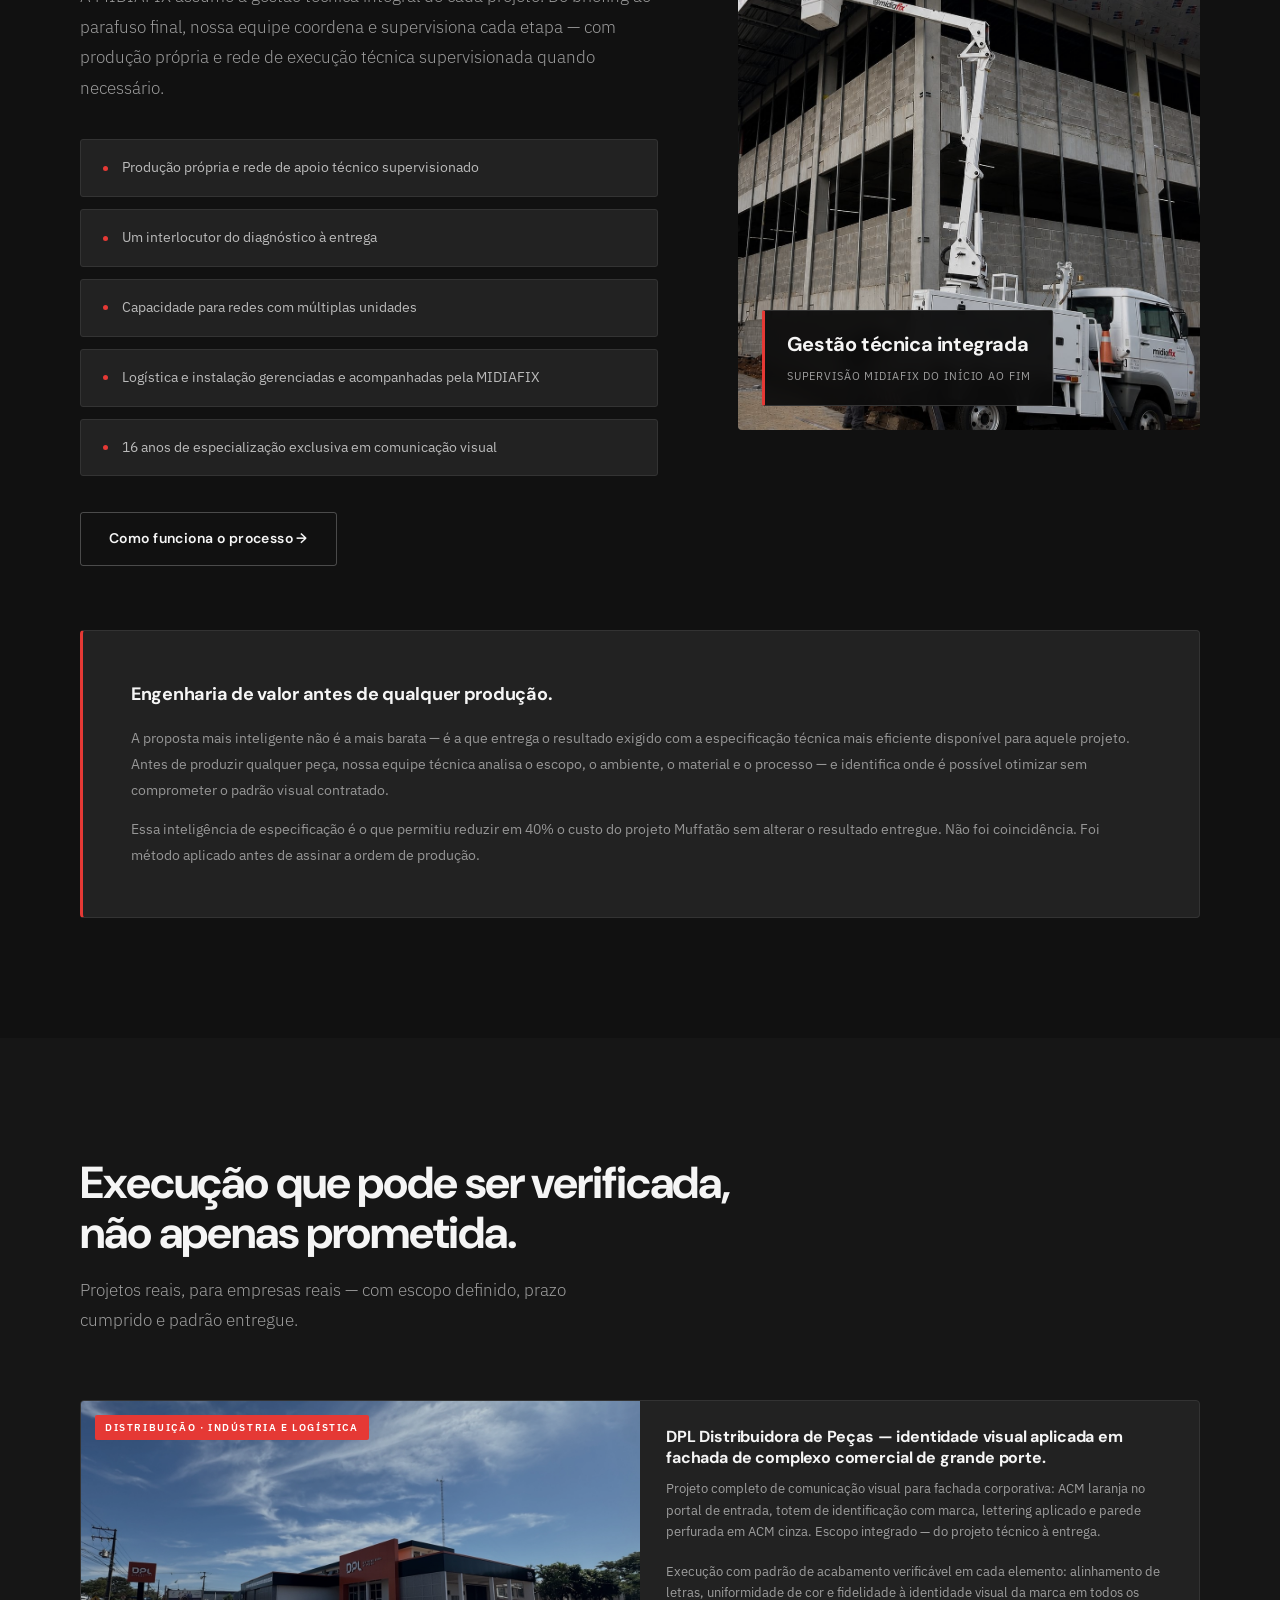
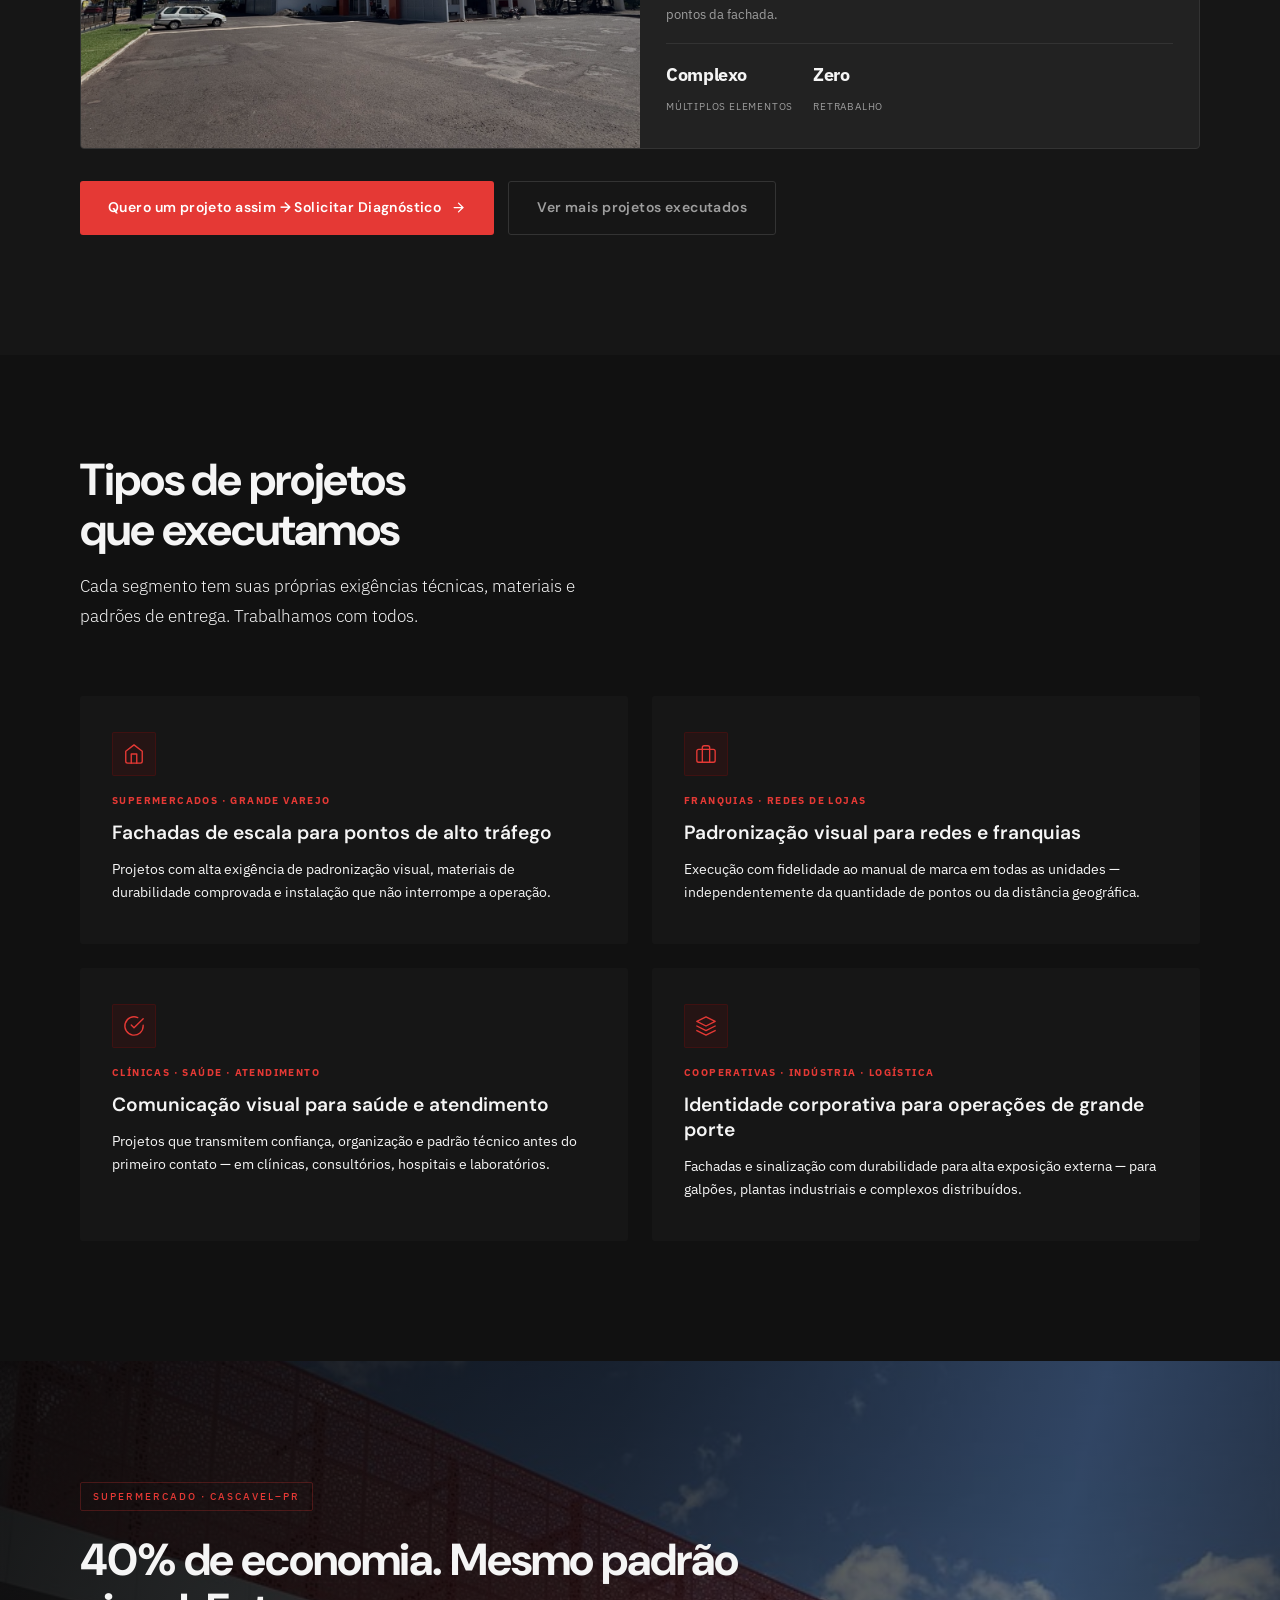
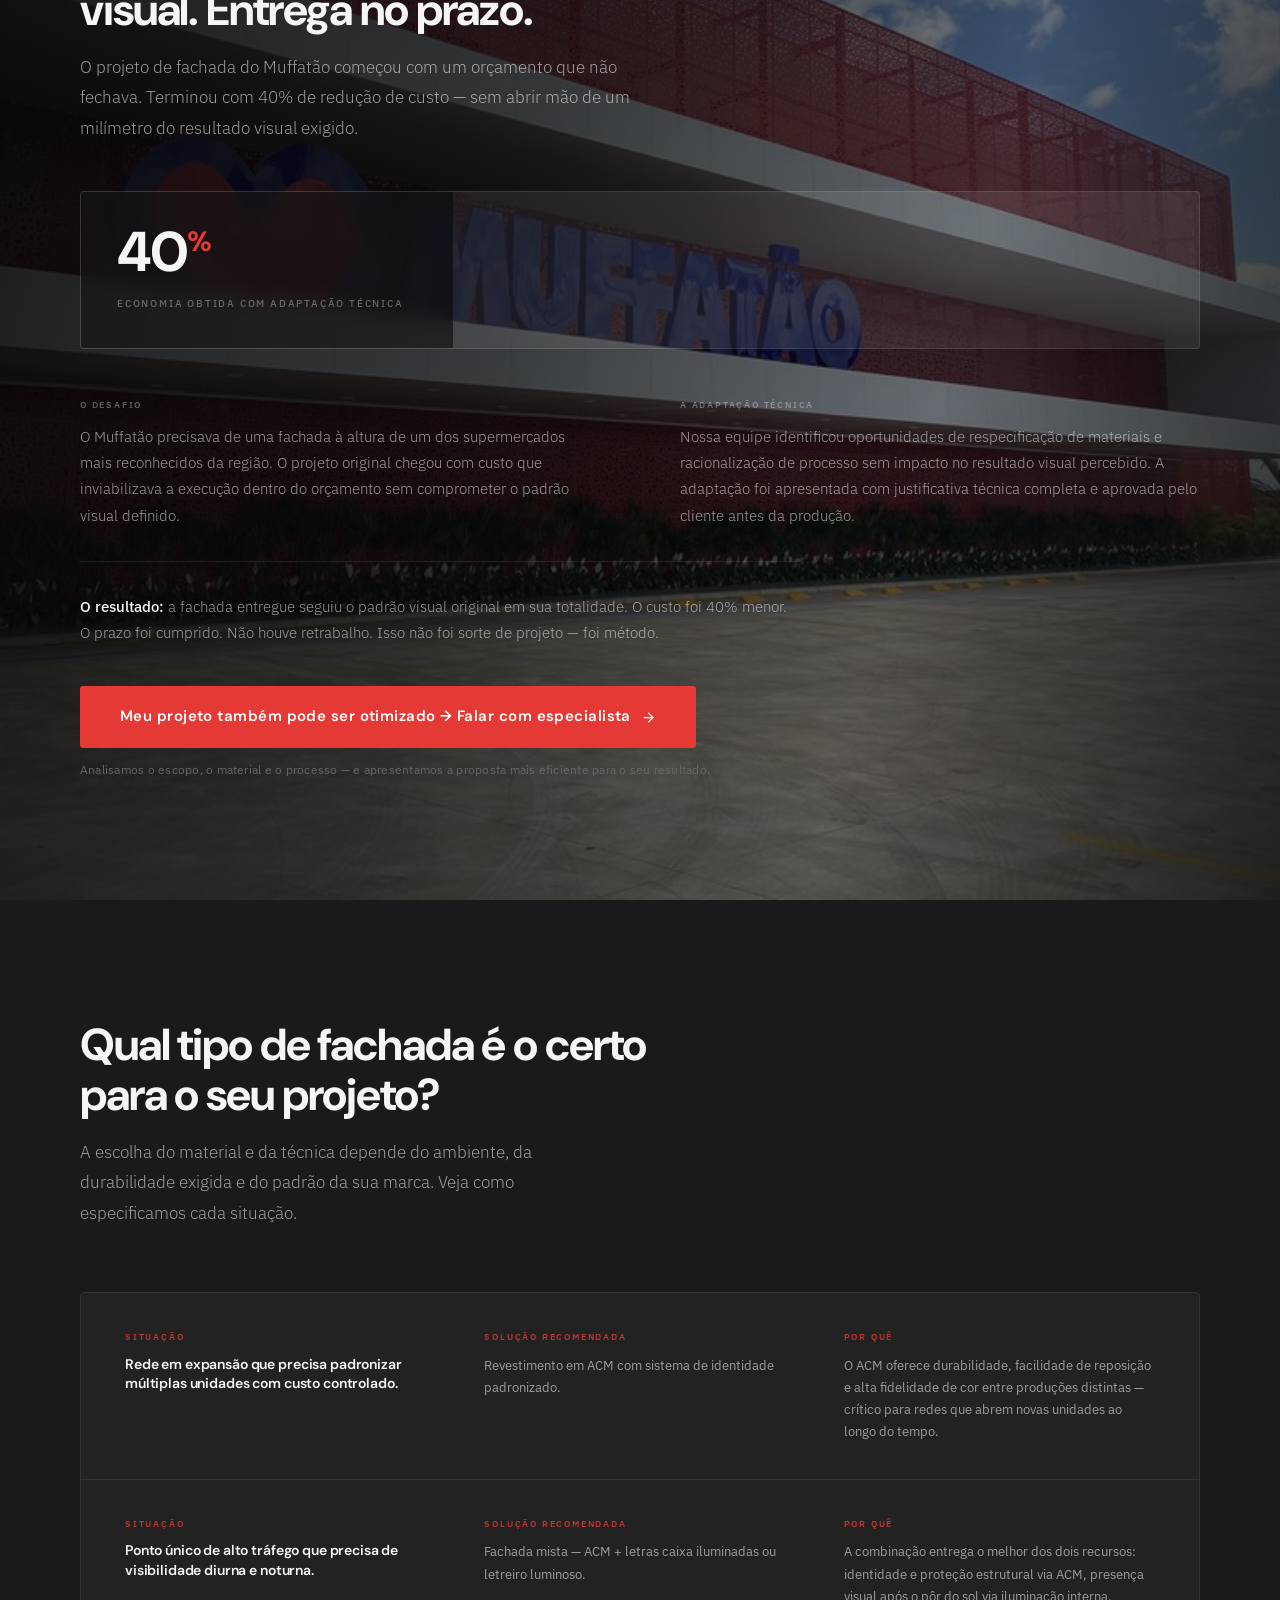
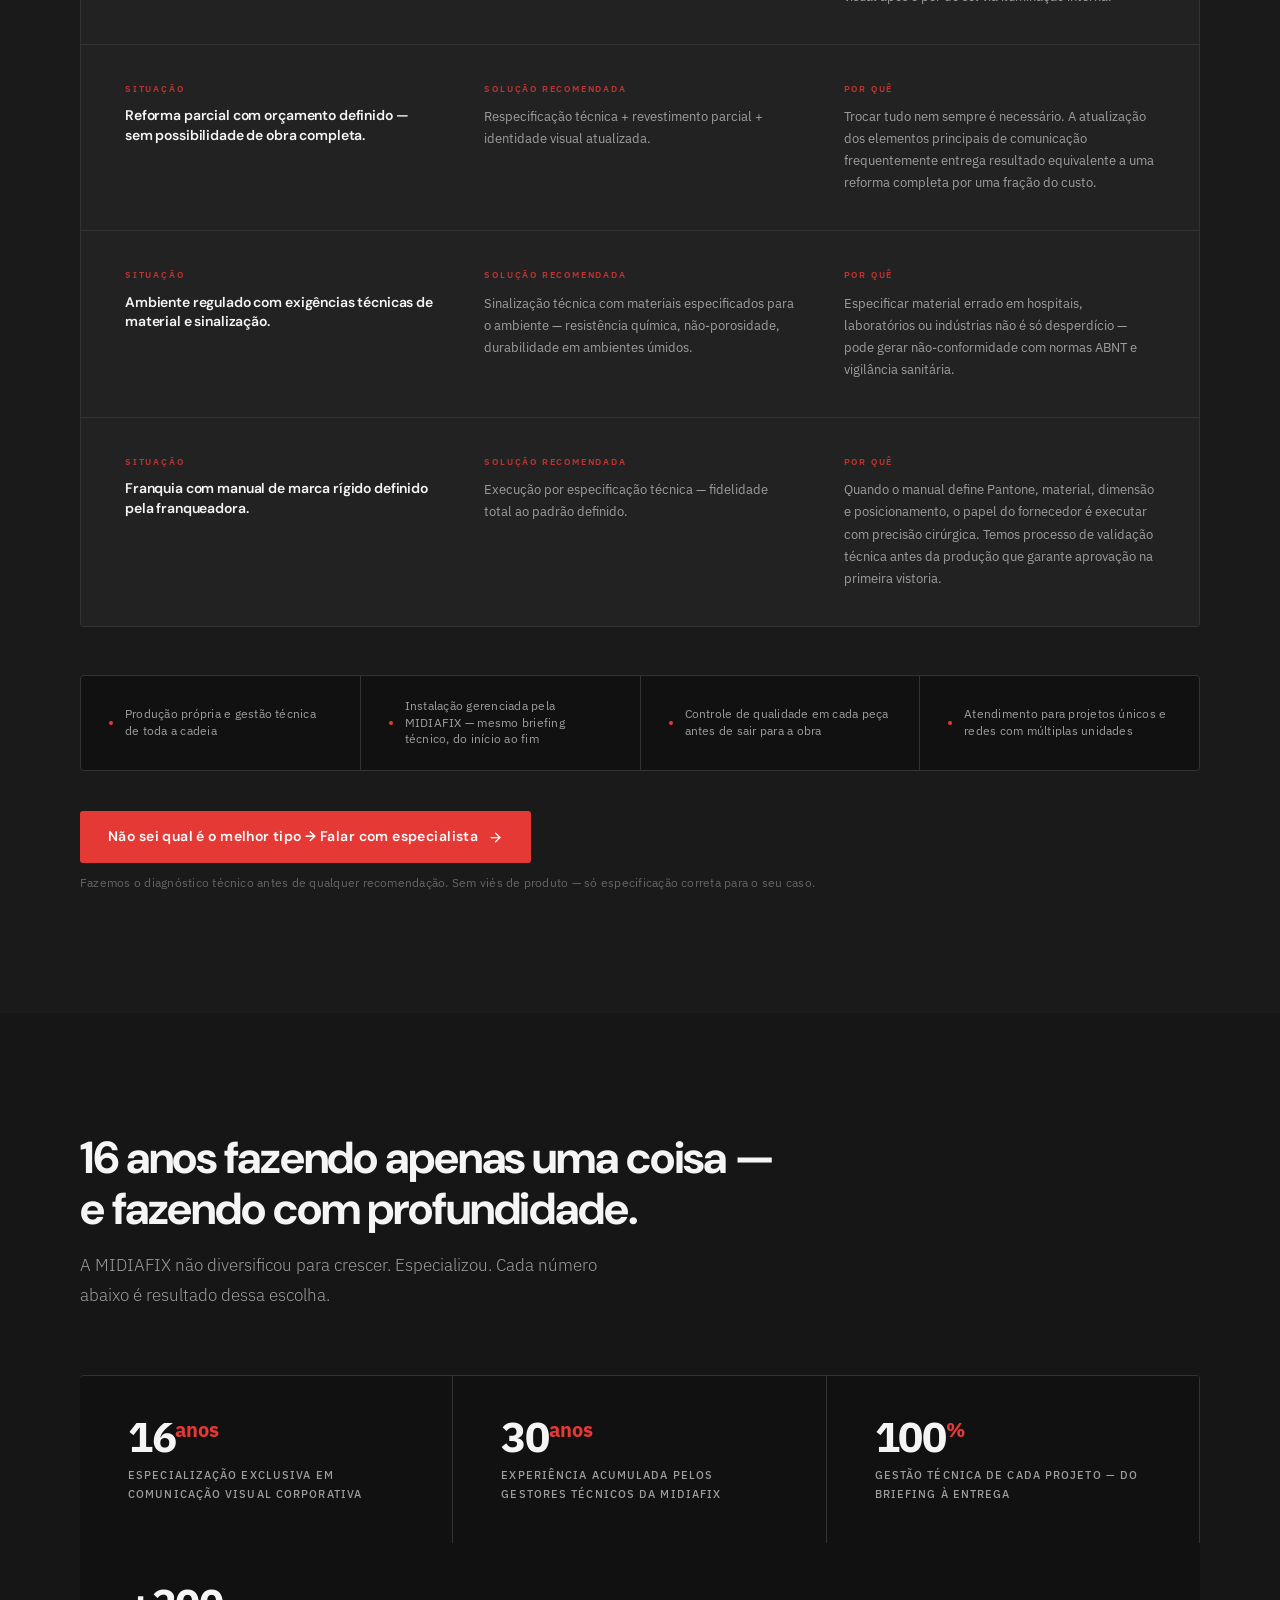
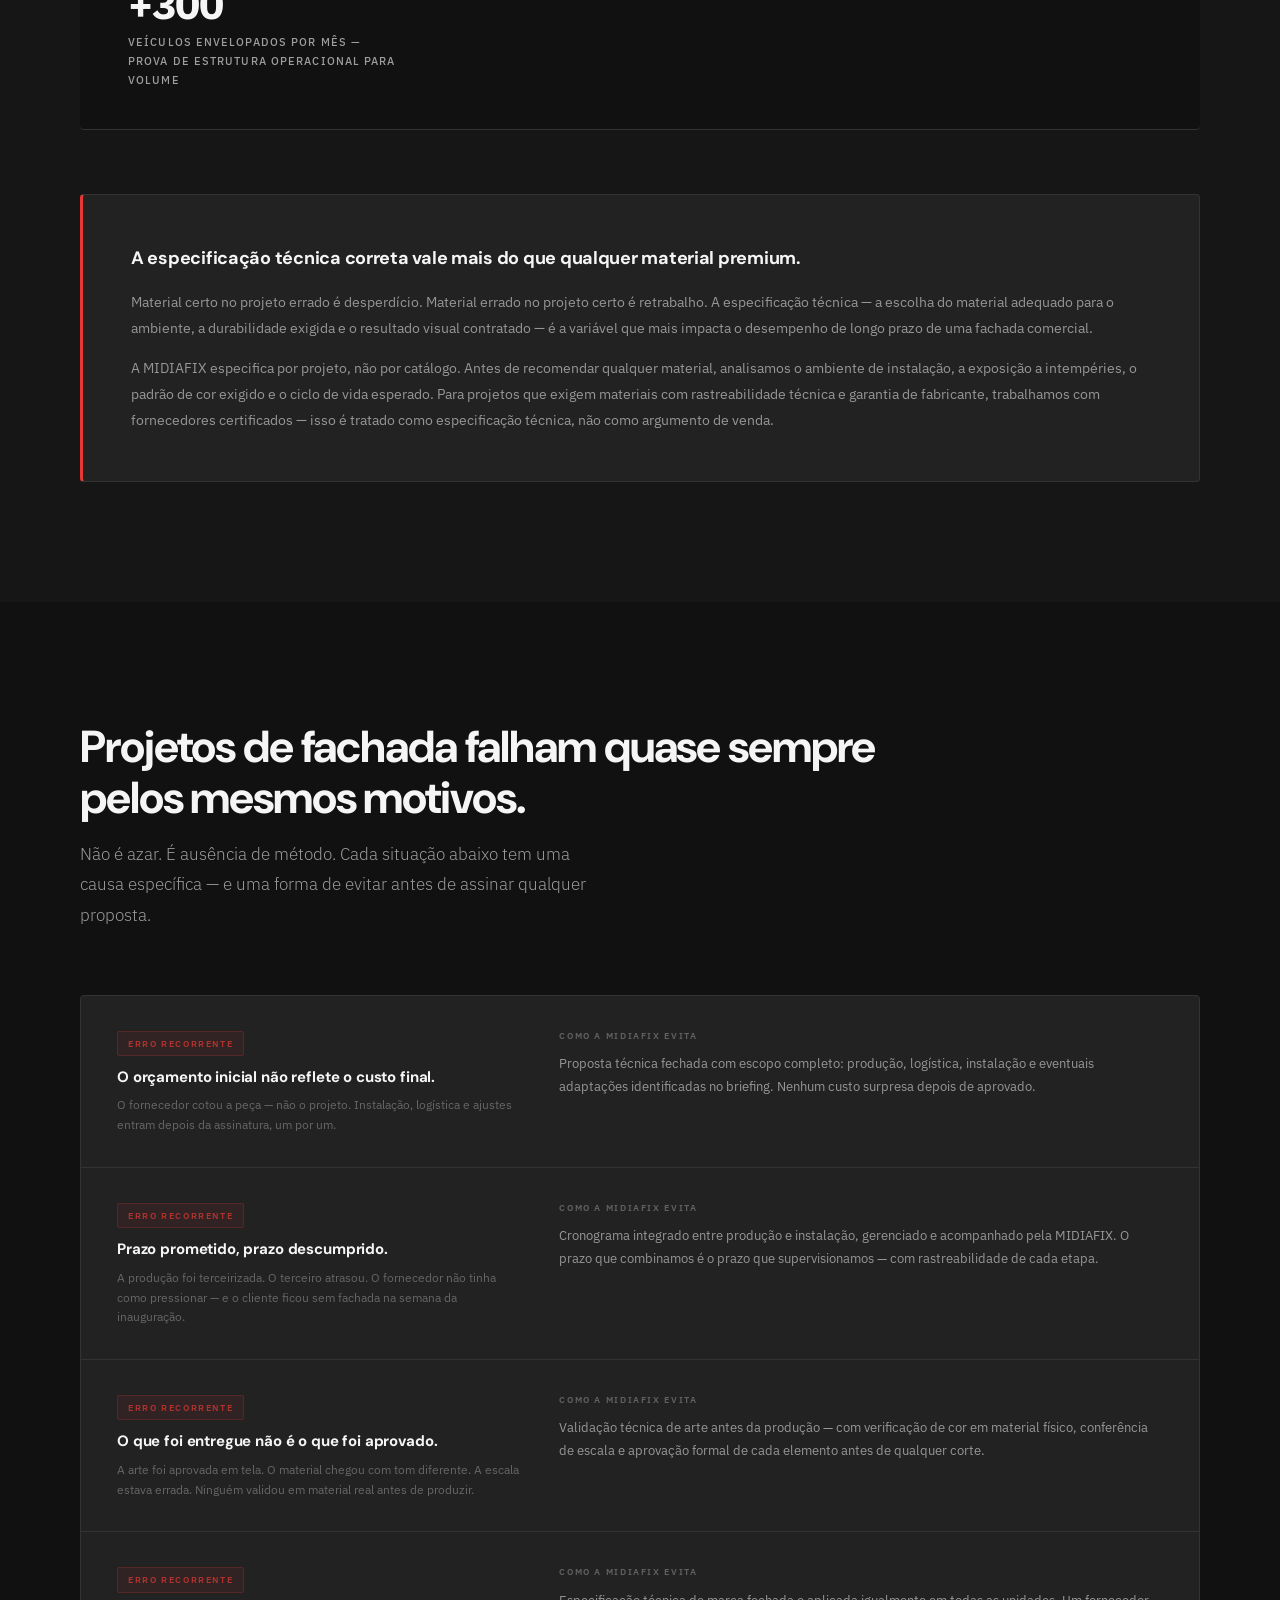
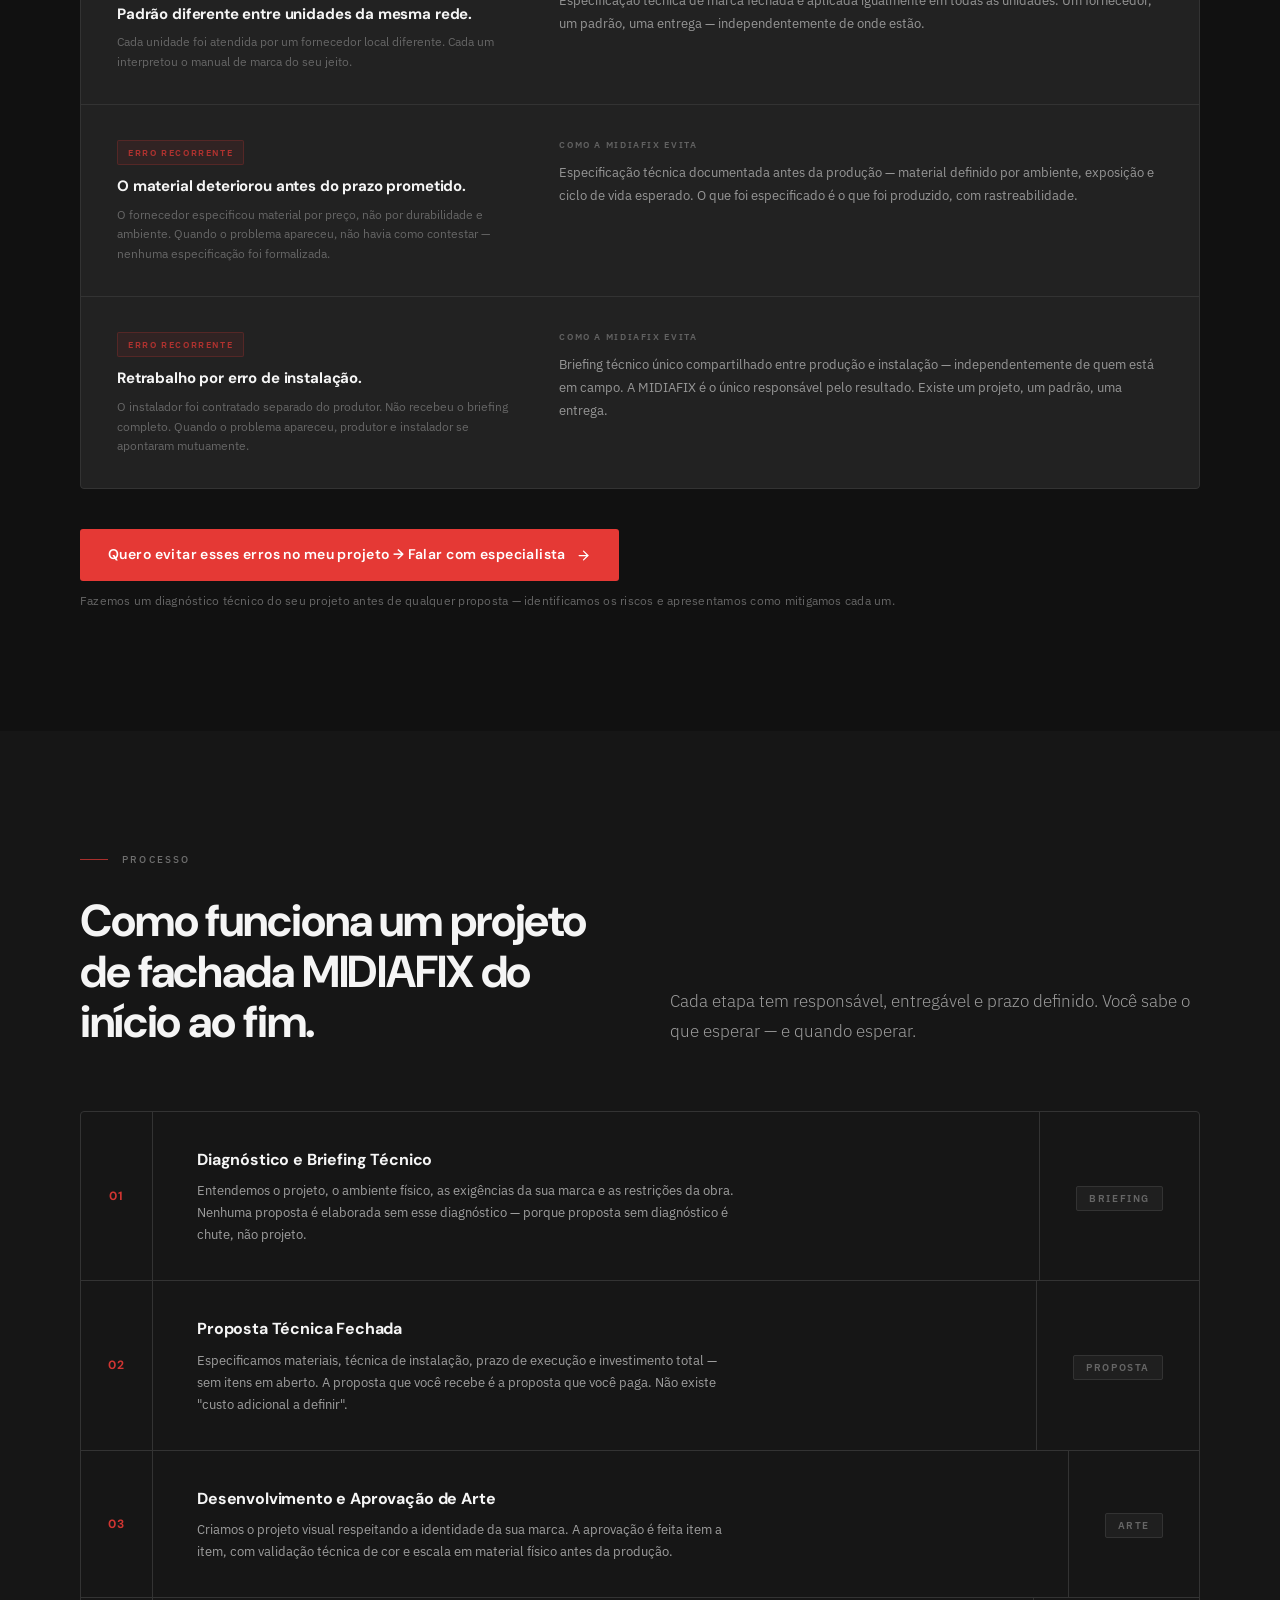
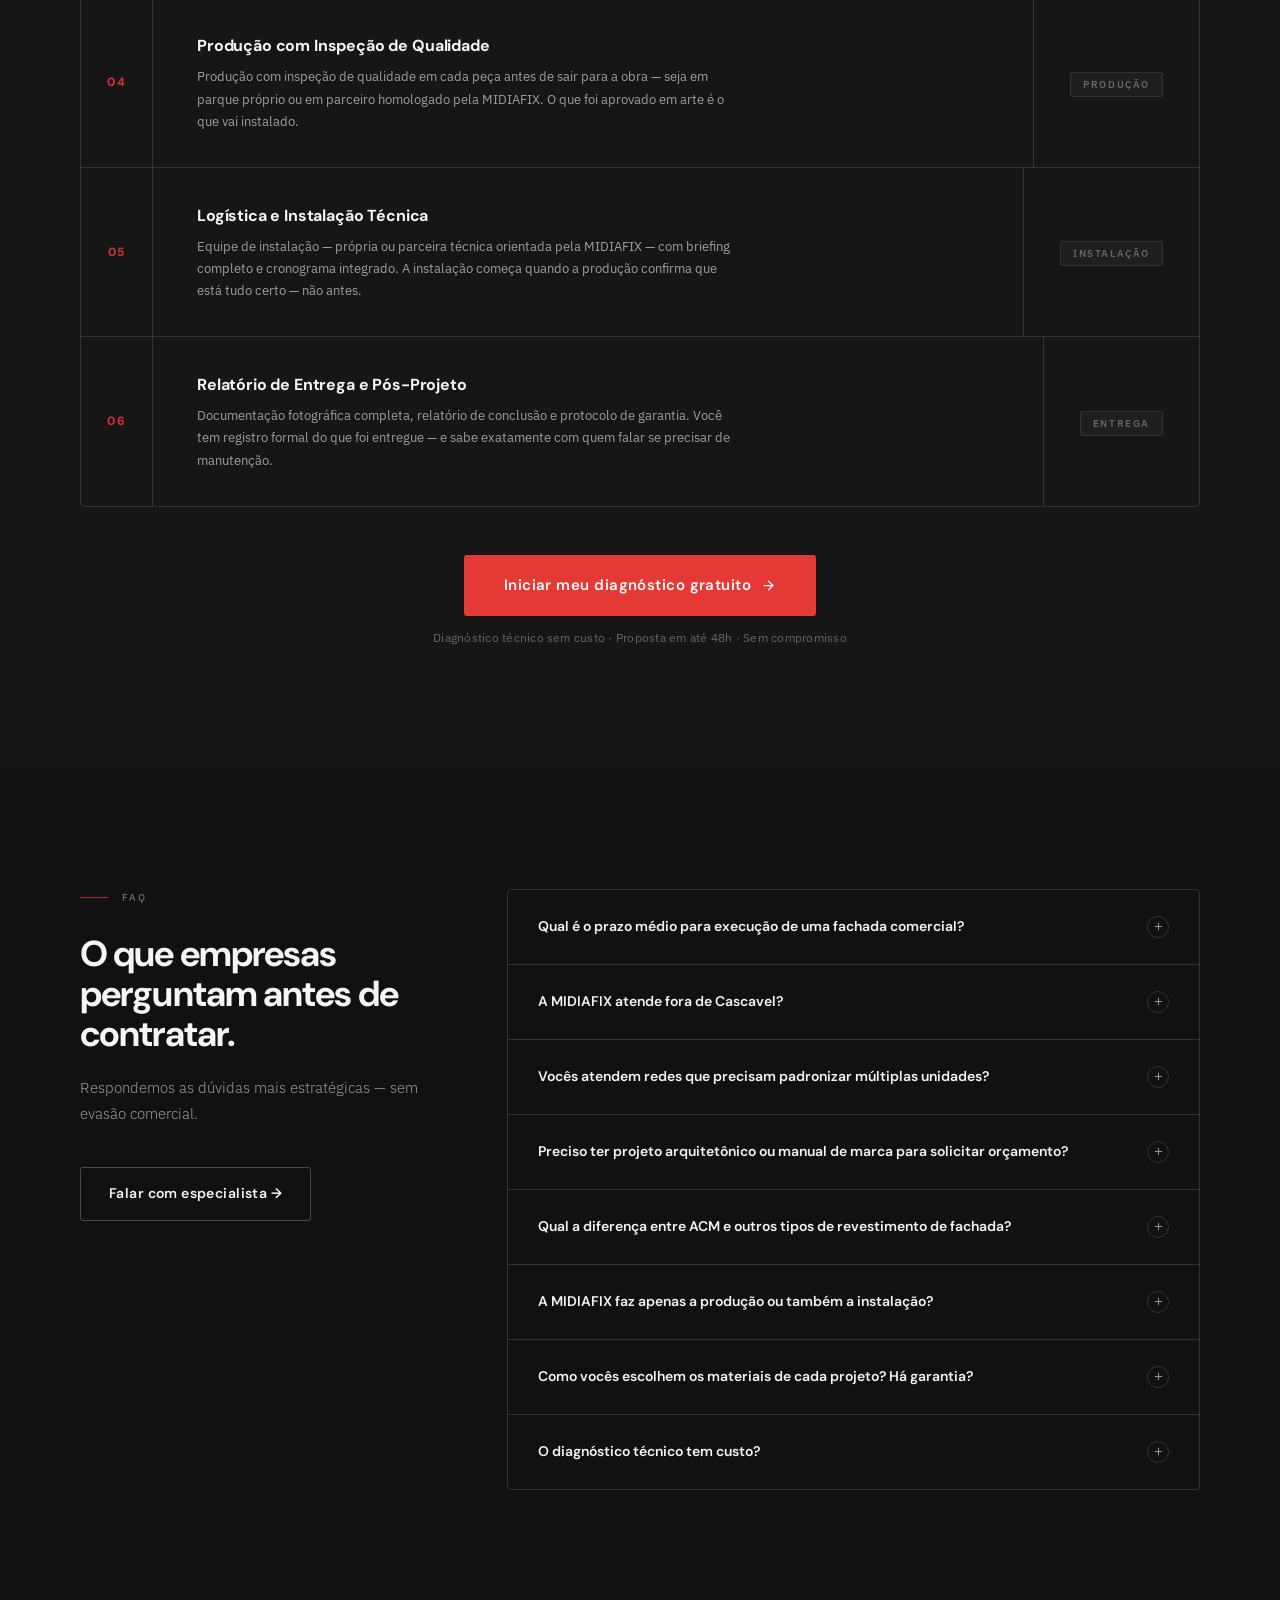
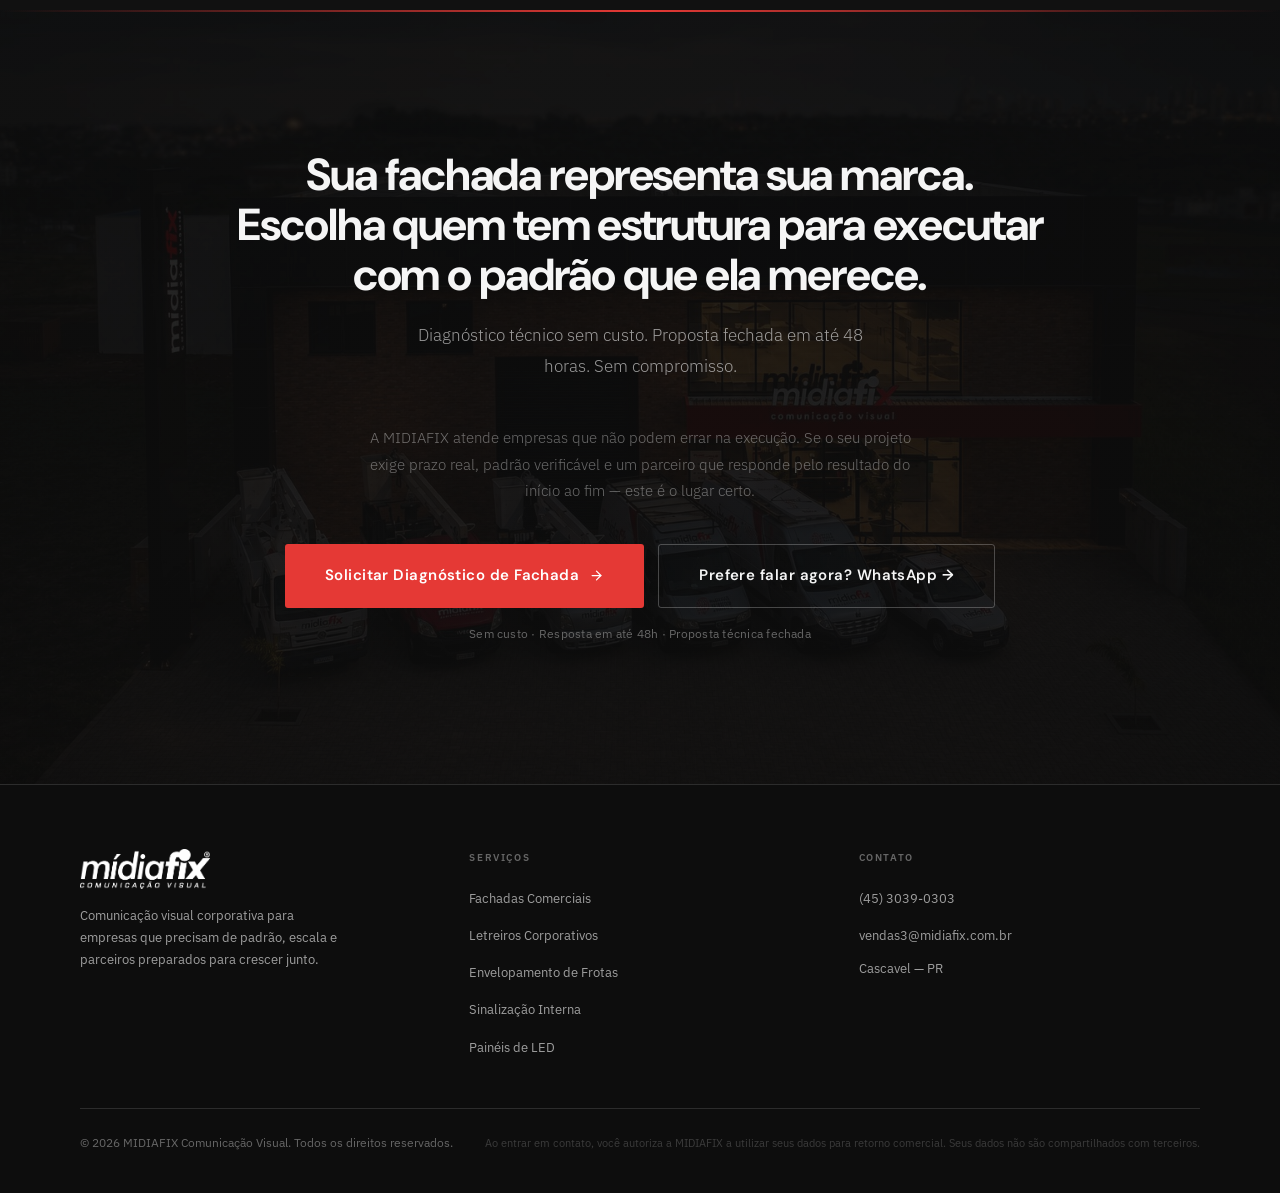
==== commit 8354c1cf: "Rebalancear presença DPL: remover galeria e substituir por seção Projetos Selecionados - Remove gale" ====
--- a/servicos/fachadas-comerciais/index.html
+++ b/servicos/fachadas-comerciais/index.html
@@ -336,94 +336,60 @@
 section { padding: 120px 0; }
 @media (max-width: 768px) { section { padding: 80px 0; } }
 
-/* ── Galeria DPL ── */
-.fc-galeria { padding: 80px 0 100px; background: var(--mx-surface-1); }
-.fc-galeria-grid {
+/* ── Projetos Selecionados ── */
+.fc-projetos { padding: 100px 0 120px; background: var(--mx-surface-1); }
+.fc-projetos .mx-section-header { margin-bottom: 64px; }
+.fc-projetos .mx-body-lg { margin-top: 16px; color: var(--mx-text-2); max-width: 540px; }
+.fc-projetos-grid {
   display: grid;
   grid-template-columns: repeat(2, 1fr);
-  gap: 8px;
-  margin-top: 48px;
-}
-.fc-galeria-item {
-  position: relative;
-  display: block;
-  overflow: hidden;
+  gap: 24px;
+}
+.fc-proj-card {
+  background: var(--mx-surface-2);
+  border: 1px solid var(--mx-border);
+  border-radius: var(--radius-md);
+  padding: 36px 32px 40px;
+  display: flex;
+  flex-direction: column;
+  gap: 12px;
+  transition: border-color 0.25s ease, transform 0.25s ease;
+}
+.fc-proj-card:hover {
+  border-color: var(--mx-red);
+  transform: translateY(-2px);
+}
+.fc-proj-icon {
+  width: 44px; height: 44px;
   border-radius: var(--radius-sm);
-  background: var(--mx-surface-3);
-  cursor: pointer;
-  border: none;
-  padding: 0;
-  aspect-ratio: 16/10;
-}
-.fc-galeria-item img {
-  width: 100%; height: 100%;
-  object-fit: cover;
-  display: block;
-  transition: transform 0.5s ease;
-}
-.fc-galeria-item:hover img { transform: scale(1.04); }
-.fc-galeria-hover {
-  position: absolute; inset: 0;
+  background: rgba(213,0,0,0.08);
+  border: 1px solid rgba(213,0,0,0.15);
   display: flex; align-items: center; justify-content: center;
-  background: rgba(7,7,7,0.45);
-  opacity: 0;
-  transition: opacity 0.3s ease;
-}
-.fc-galeria-hover svg { width: 28px; height: 28px; color: #fff; }
-.fc-galeria-item:hover .fc-galeria-hover,
-.fc-galeria-item:focus-visible .fc-galeria-hover { opacity: 1; }
-@media (max-width: 600px) {
-  .fc-galeria-grid { grid-template-columns: 1fr; gap: 6px; }
-}
-
-/* ── Lightbox ── */
-.fc-lightbox {
-  position: fixed; inset: 0; z-index: 9000;
-  background: rgba(7,7,7,0.96);
-  display: flex; align-items: center; justify-content: center;
-  padding: 24px;
-}
-.fc-lightbox[hidden] { display: none; }
-.fc-lightbox-inner {
-  position: relative;
-  max-width: min(1100px, 100%);
-  max-height: 90vh;
-  display: flex; flex-direction: column; align-items: center; gap: 16px;
-}
-.fc-lightbox-img {
-  max-width: 100%; max-height: 80vh;
-  object-fit: contain;
-  border-radius: var(--radius-sm);
-  box-shadow: 0 32px 80px rgba(0,0,0,0.7);
-}
-.fc-lightbox-caption {
-  font-size: 13px; color: rgba(245,245,245,0.5);
-  text-align: center; margin: 0;
-}
-.fc-lightbox-close {
-  position: fixed; top: 20px; right: 24px;
-  background: none; border: none; cursor: pointer;
-  font-size: 32px; line-height: 1; color: rgba(245,245,245,0.7);
-  transition: color 0.2s;
-}
-.fc-lightbox-close:hover { color: #fff; }
-.fc-lightbox-prev,
-.fc-lightbox-next {
-  position: fixed; top: 50%; transform: translateY(-50%);
-  background: rgba(245,245,245,0.08);
-  border: 1px solid rgba(245,245,245,0.12);
-  color: rgba(245,245,245,0.8); border-radius: 50%;
-  width: 48px; height: 48px; cursor: pointer;
-  font-size: 20px; display: flex; align-items: center; justify-content: center;
-  transition: background 0.2s, color 0.2s;
-}
-.fc-lightbox-prev { left: 16px; }
-.fc-lightbox-next { right: 16px; }
-.fc-lightbox-prev:hover,
-.fc-lightbox-next:hover { background: rgba(245,245,245,0.16); color: #fff; }
-@media (max-width: 600px) {
-  .fc-lightbox-prev { left: 8px; }
-  .fc-lightbox-next { right: 8px; }
+  margin-bottom: 4px;
+  flex-shrink: 0;
+}
+.fc-proj-icon svg { width: 22px; height: 22px; color: var(--mx-red); }
+.fc-proj-tag {
+  font-size: 10px; font-weight: 700;
+  letter-spacing: 0.14em; text-transform: uppercase;
+  color: var(--mx-red);
+}
+.fc-proj-card h3 {
+  font-size: clamp(17px, 1.5vw, 20px);
+  font-weight: 600;
+  line-height: 1.3;
+  color: var(--mx-text-1);
+  margin: 0;
+}
+.fc-proj-card p {
+  font-size: 14px;
+  line-height: 1.65;
+  color: var(--mx-text-2);
+  margin: 0;
+}
+@media (max-width: 768px) {
+  .fc-projetos-grid { grid-template-columns: 1fr; gap: 16px; }
+  .fc-proj-card { padding: 28px 24px 32px; }
 }
 </style>
 </head>
@@ -676,7 +642,7 @@
       </div>
 
       <div class="mx-img-frame ratio-4-5 reveal">
-        <img loading="lazy" src="../../assets/img/cases/dpl-entrada.jpg" alt="Fachada DPL Distribuidora de Peças — portal em ACM laranja com lettering aplicado e parede perfurada. Projeto MIDIAFIX.">
+        <img loading="lazy" src="../../assets/img/solucao.jpg" alt="Equipe MIDIAFIX em execução de projeto de fachada corporativa — gestão técnica integrada do início ao fim.">
         <div class="mx-img-badge">
           <strong>Gestão técnica integrada</strong>
           <span>Supervisão MIDIAFIX do início ao fim</span>
@@ -747,47 +713,57 @@
 </section>
 
 
-<!-- ═══ S5b · GALERIA DPL ═════════════════════════════════════ -->
-<section class="fc-galeria" aria-label="Galeria de fotos — DPL Distribuidora de Peças">
+<!-- ═══ S5b · PROJETOS SELECIONADOS ══════════════════════════ -->
+<section class="fc-projetos">
   <div class="mx-container">
 
     <div class="mx-section-header reveal">
-      <p class="mx-eyebrow-text" style="font-size:10px;font-weight:600;letter-spacing:0.18em;text-transform:uppercase;color:var(--mx-red);margin-bottom:16px;">Case DPL · Distribuidora de Peças</p>
-      <h2 class="mx-h2">Um projeto. Quatro ângulos.<br>O mesmo padrão em cada detalhe.</h2>
-    </div>
-
-    <div class="fc-galeria-grid reveal">
-      <button class="fc-galeria-item" aria-label="Ampliar foto 1 — Vista panorâmica do complexo DPL" data-src="../../assets/img/cases/dpl-panoramica.jpg" data-caption="Vista completa do complexo DPL — totem, galpão e fachada principal">
-        <img loading="lazy" src="../../assets/img/cases/dpl-panoramica.jpg" alt="Vista panorâmica completa do complexo DPL Distribuidora de Peças — projeto MIDIAFIX">
-        <div class="fc-galeria-hover"><svg viewBox="0 0 24 24" fill="none" stroke="currentColor" stroke-width="1.5"><path d="M15 3h6v6M9 21H3v-6M21 3l-7 7M3 21l7-7"/></svg></div>
-      </button>
-      <button class="fc-galeria-item" aria-label="Ampliar foto 2 — Vista intermediária" data-src="../../assets/img/cases/dpl-hero.jpg" data-caption="Identidade visual DPL — portal laranja, totem e fachada lateral">
-        <img loading="lazy" src="../../assets/img/cases/dpl-hero.jpg" alt="Vista intermediária da fachada DPL com totem e portal de entrada — projeto MIDIAFIX">
-        <div class="fc-galeria-hover"><svg viewBox="0 0 24 24" fill="none" stroke="currentColor" stroke-width="1.5"><path d="M15 3h6v6M9 21H3v-6M21 3l-7 7M3 21l7-7"/></svg></div>
-      </button>
-      <button class="fc-galeria-item" aria-label="Ampliar foto 3 — Entrada principal" data-src="../../assets/img/cases/dpl-entrada.jpg" data-caption="Portal de entrada — ACM laranja, lettering e parede perfurada cinza">
-        <img loading="lazy" src="../../assets/img/cases/dpl-entrada.jpg" alt="Entrada principal da DPL — portal em ACM laranja com lettering e ACM perfurado cinza — projeto MIDIAFIX">
-        <div class="fc-galeria-hover"><svg viewBox="0 0 24 24" fill="none" stroke="currentColor" stroke-width="1.5"><path d="M15 3h6v6M9 21H3v-6M21 3l-7 7M3 21l7-7"/></svg></div>
-      </button>
-      <button class="fc-galeria-item" aria-label="Ampliar foto 4 — Detalhe ACM e lettering" data-src="../../assets/img/cases/dpl-detalhe.jpg" data-caption="Detalhe do ACM perfurado e lettering DPL — acabamento e alinhamento verificáveis">
-        <img loading="lazy" src="../../assets/img/cases/dpl-detalhe.jpg" alt="Detalhe do ACM perfurado e lettering DPL — qualidade de acabamento — projeto MIDIAFIX">
-        <div class="fc-galeria-hover"><svg viewBox="0 0 24 24" fill="none" stroke="currentColor" stroke-width="1.5"><path d="M15 3h6v6M9 21H3v-6M21 3l-7 7M3 21l7-7"/></svg></div>
-      </button>
+      <h2 class="mx-h2">Tipos de projetos<br>que executamos</h2>
+      <p class="mx-body-lg">Cada segmento tem suas próprias exigências técnicas, materiais e padrões de entrega. Trabalhamos com todos.</p>
+    </div>
+
+    <div class="fc-projetos-grid reveal">
+
+      <div class="fc-proj-card">
+        <div class="fc-proj-icon">
+          <svg viewBox="0 0 24 24" fill="none" stroke="currentColor" stroke-width="1.5" stroke-linecap="round" stroke-linejoin="round"><path d="M3 9l9-7 9 7v11a2 2 0 0 1-2 2H5a2 2 0 0 1-2-2z"/><polyline points="9 22 9 12 15 12 15 22"/></svg>
+        </div>
+        <span class="fc-proj-tag">Supermercados &middot; Grande varejo</span>
+        <h3>Fachadas de escala para pontos de alto tráfego</h3>
+        <p>Projetos com alta exigência de padronização visual, materiais de durabilidade comprovada e instalação que não interrompe a operação.</p>
+      </div>
+
+      <div class="fc-proj-card">
+        <div class="fc-proj-icon">
+          <svg viewBox="0 0 24 24" fill="none" stroke="currentColor" stroke-width="1.5" stroke-linecap="round" stroke-linejoin="round"><rect x="2" y="7" width="20" height="14" rx="2"/><path d="M16 21V5a2 2 0 0 0-2-2h-4a2 2 0 0 0-2 2v16"/></svg>
+        </div>
+        <span class="fc-proj-tag">Franquias &middot; Redes de lojas</span>
+        <h3>Padronização visual para redes e franquias</h3>
+        <p>Execução com fidelidade ao manual de marca em todas as unidades — independentemente da quantidade de pontos ou da distância geográfica.</p>
+      </div>
+
+      <div class="fc-proj-card">
+        <div class="fc-proj-icon">
+          <svg viewBox="0 0 24 24" fill="none" stroke="currentColor" stroke-width="1.5" stroke-linecap="round" stroke-linejoin="round"><path d="M22 11.08V12a10 10 0 1 1-5.93-9.14"/><polyline points="22 4 12 14.01 9 11.01"/></svg>
+        </div>
+        <span class="fc-proj-tag">Clínicas &middot; Saúde &middot; Atendimento</span>
+        <h3>Comunicação visual para saúde e atendimento</h3>
+        <p>Projetos que transmitem confiança, organização e padrão técnico antes do primeiro contato — em clínicas, consultórios, hospitais e laboratórios.</p>
+      </div>
+
+      <div class="fc-proj-card">
+        <div class="fc-proj-icon">
+          <svg viewBox="0 0 24 24" fill="none" stroke="currentColor" stroke-width="1.5" stroke-linecap="round" stroke-linejoin="round"><polygon points="12 2 2 7 12 12 22 7 12 2"/><polyline points="2 17 12 22 22 17"/><polyline points="2 12 12 17 22 12"/></svg>
+        </div>
+        <span class="fc-proj-tag">Cooperativas &middot; Indústria &middot; Logística</span>
+        <h3>Identidade corporativa para operações de grande porte</h3>
+        <p>Fachadas e sinalização com durabilidade para alta exposição externa — para galpões, plantas industriais e complexos distribuídos.</p>
+      </div>
+
     </div>
 
   </div>
 </section>
-
-<!-- Lightbox DPL -->
-<div id="fc-lightbox" class="fc-lightbox" role="dialog" aria-modal="true" aria-label="Visualização ampliada" hidden>
-  <button class="fc-lightbox-close" aria-label="Fechar">&times;</button>
-  <button class="fc-lightbox-prev" aria-label="Foto anterior">&#8592;</button>
-  <button class="fc-lightbox-next" aria-label="Próxima foto">&#8594;</button>
-  <div class="fc-lightbox-inner">
-    <img src="" alt="" class="fc-lightbox-img">
-    <p class="fc-lightbox-caption"></p>
-  </div>
-</div>
 
 
 <!-- ═══ S6 · CASE EXCLUSIVO MUFFATÃO ══════════════════════════ -->
@@ -1364,55 +1340,6 @@
 </footer>
 
 <script src="../../assets/js/ui.js"></script>
-<script>
-/* ── Lightbox Galeria DPL ── */
-(function () {
-  const lb      = document.getElementById('fc-lightbox');
-  const lbImg   = lb.querySelector('.fc-lightbox-img');
-  const lbCap   = lb.querySelector('.fc-lightbox-caption');
-  const lbClose = lb.querySelector('.fc-lightbox-close');
-  const lbPrev  = lb.querySelector('.fc-lightbox-prev');
-  const lbNext  = lb.querySelector('.fc-lightbox-next');
-  const items   = [...document.querySelectorAll('.fc-galeria-item')];
-  let current   = 0;
-
-  function open(index) {
-    current = index;
-    const btn = items[index];
-    lbImg.src = btn.dataset.src;
-    lbImg.alt = btn.querySelector('img').alt;
-    lbCap.textContent = btn.dataset.caption || '';
-    lb.hidden = false;
-    document.body.style.overflow = 'hidden';
-    lbClose.focus();
-  }
-
-  function close() {
-    lb.hidden = true;
-    document.body.style.overflow = '';
-    items[current].focus();
-  }
-
-  function go(dir) {
-    current = (current + dir + items.length) % items.length;
-    open(current);
-  }
-
-  items.forEach((btn, i) => btn.addEventListener('click', () => open(i)));
-  lbClose.addEventListener('click', close);
-  lbPrev.addEventListener('click', () => go(-1));
-  lbNext.addEventListener('click', () => go(1));
-
-  lb.addEventListener('click', (e) => { if (e.target === lb) close(); });
-
-  document.addEventListener('keydown', (e) => {
-    if (lb.hidden) return;
-    if (e.key === 'Escape')    close();
-    if (e.key === 'ArrowLeft') go(-1);
-    if (e.key === 'ArrowRight') go(1);
-  });
-})();
-</script>
 
 </body>
 </html>
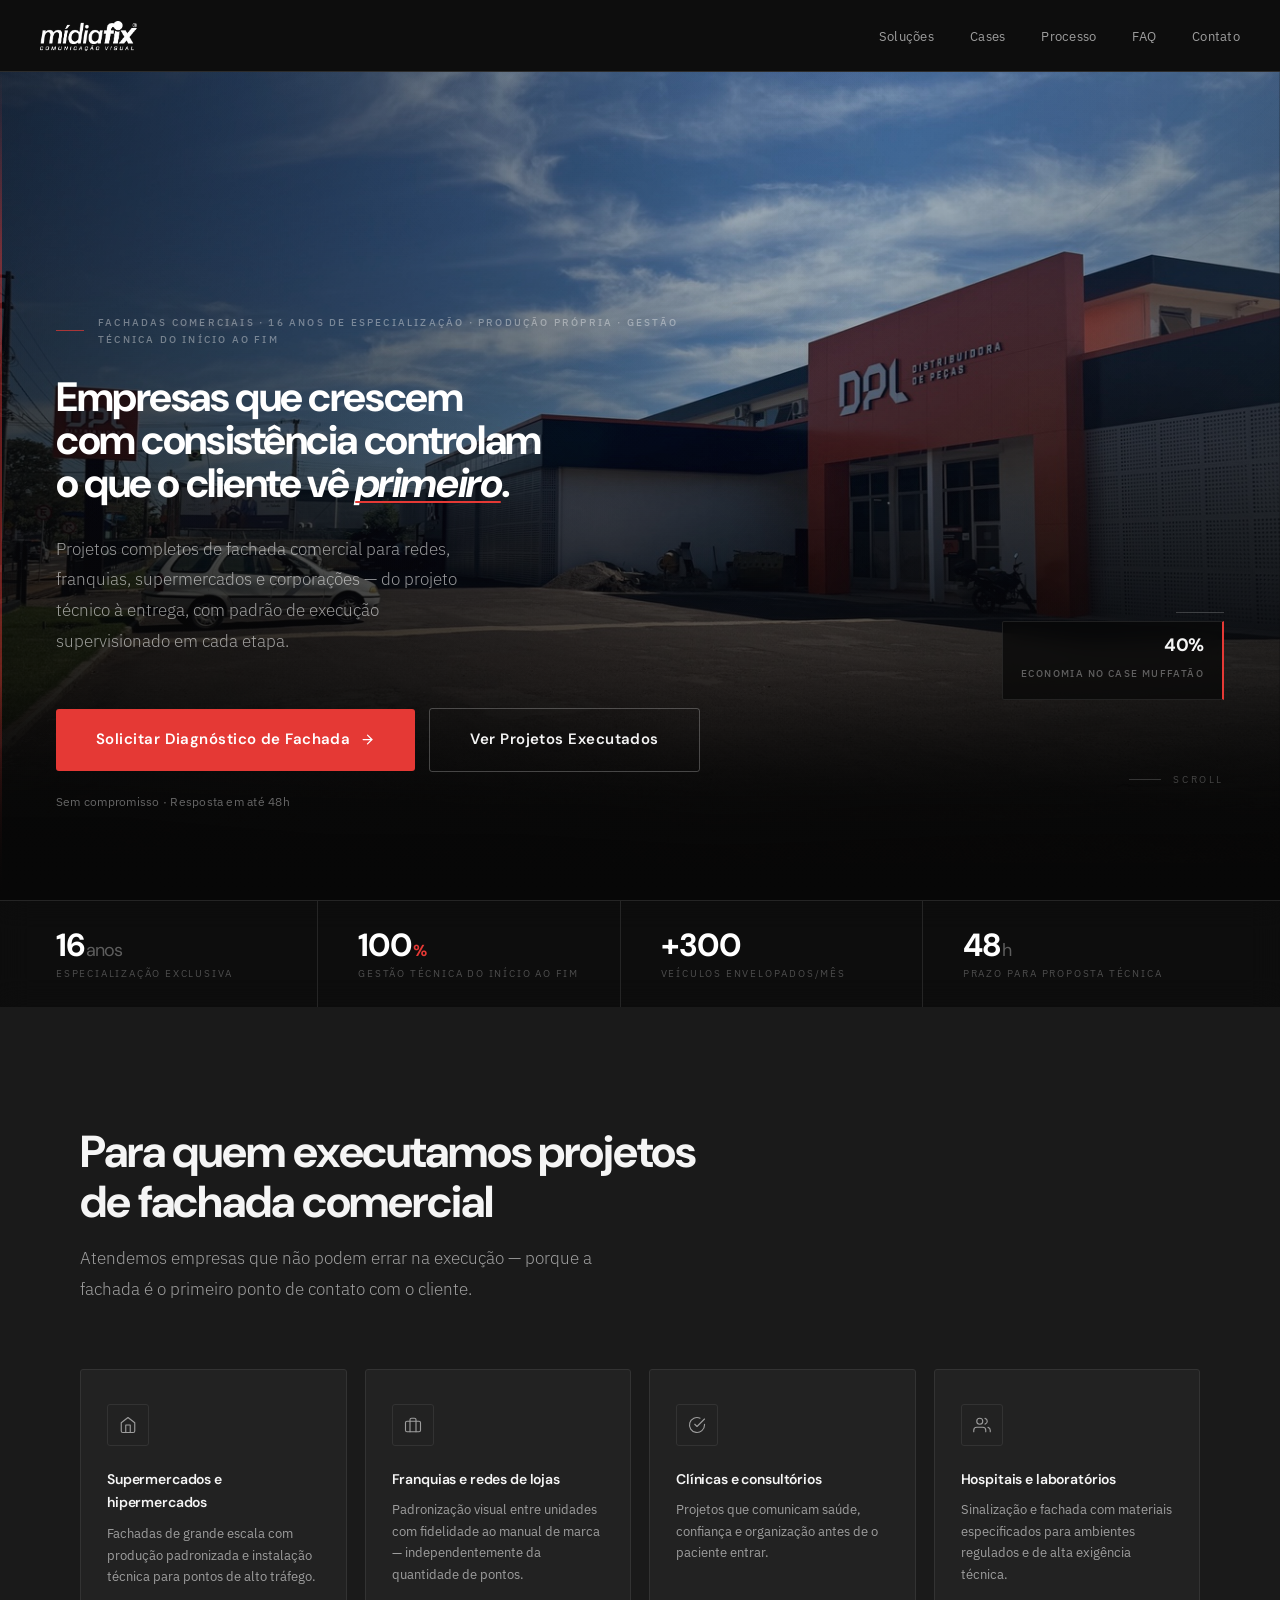
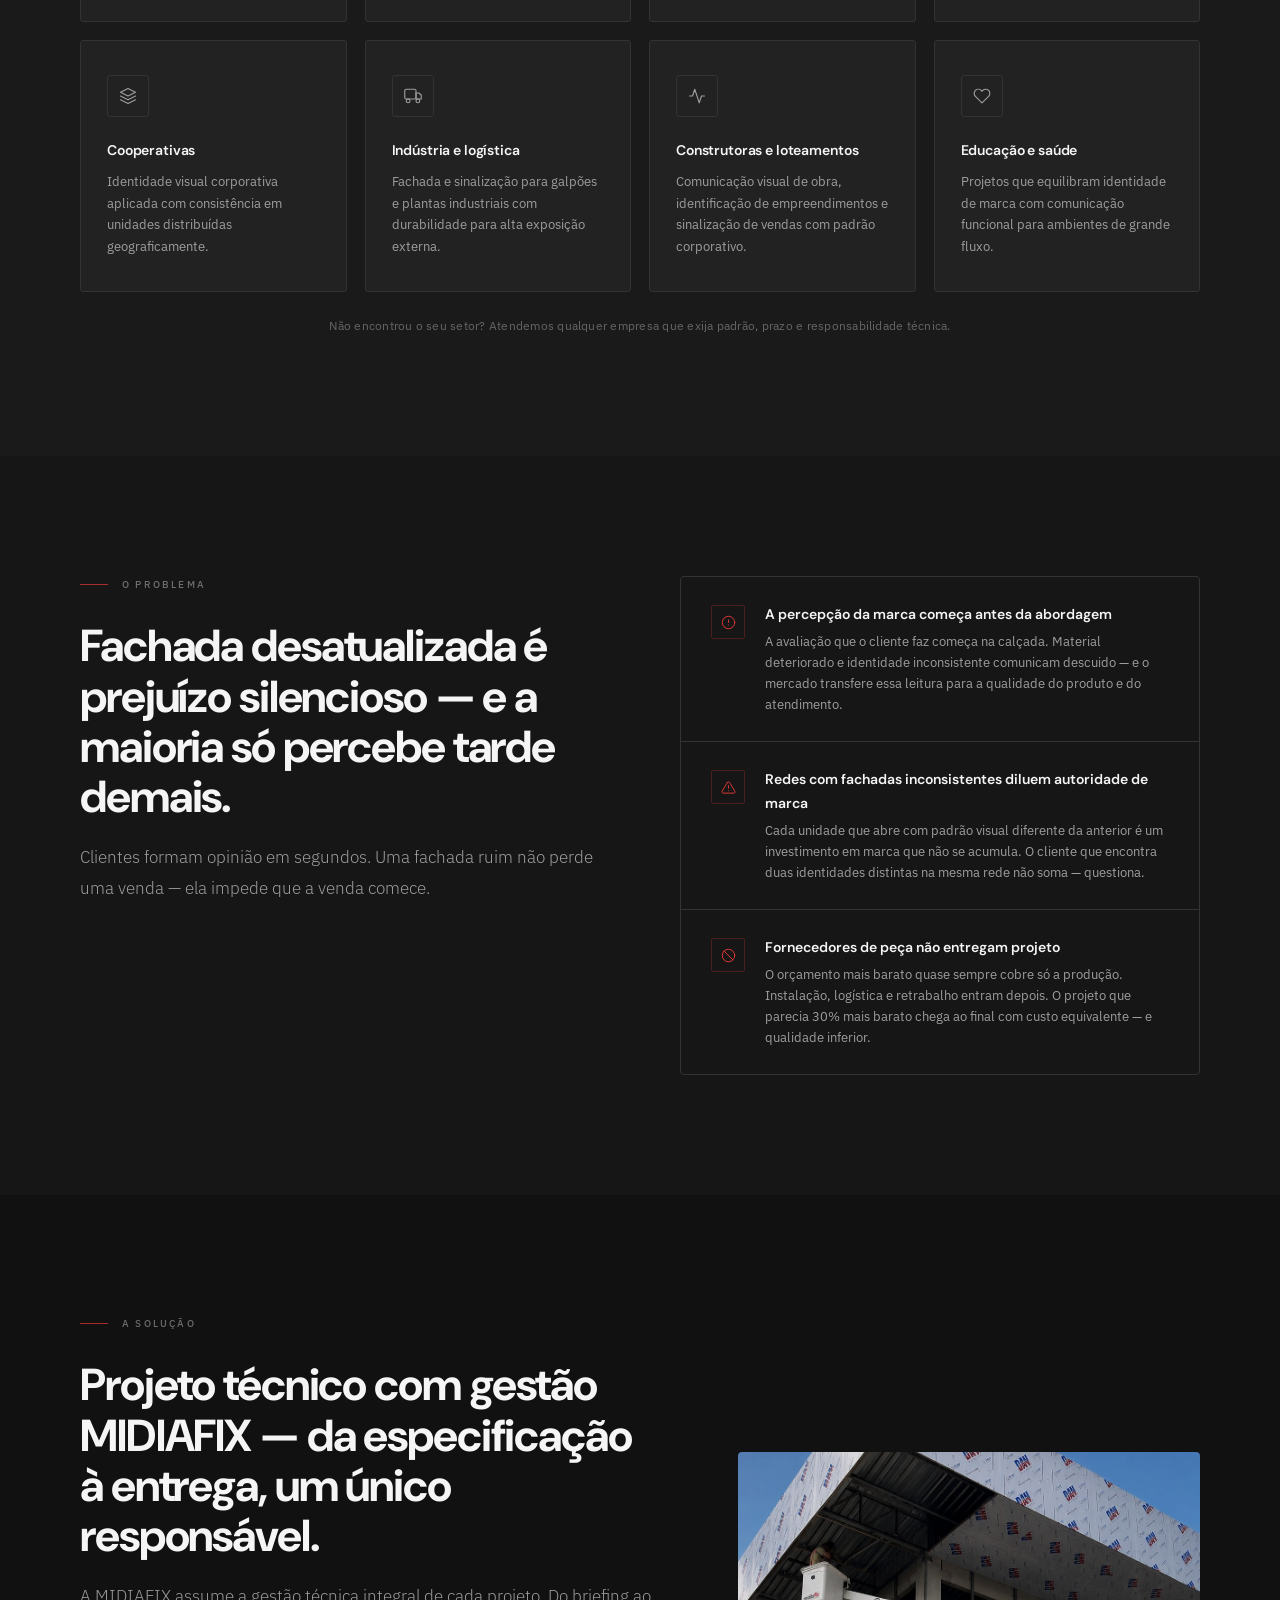
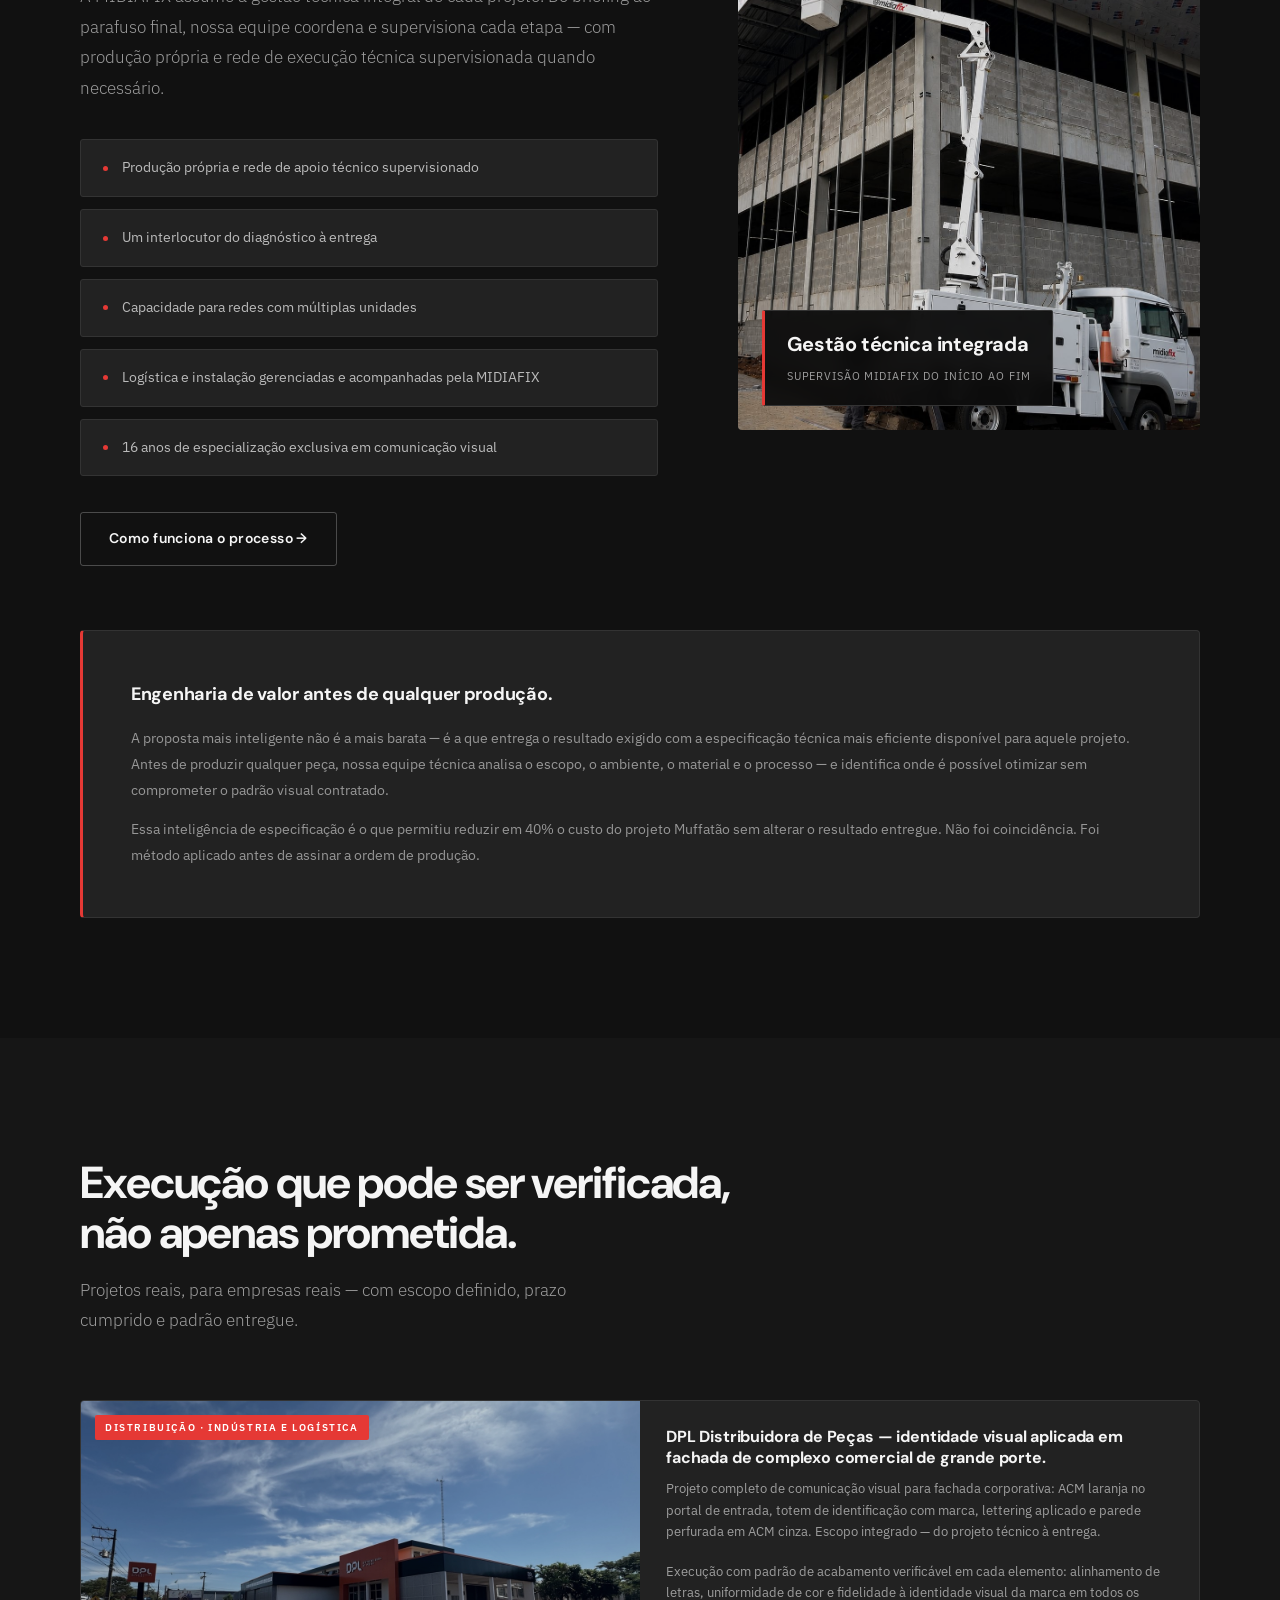
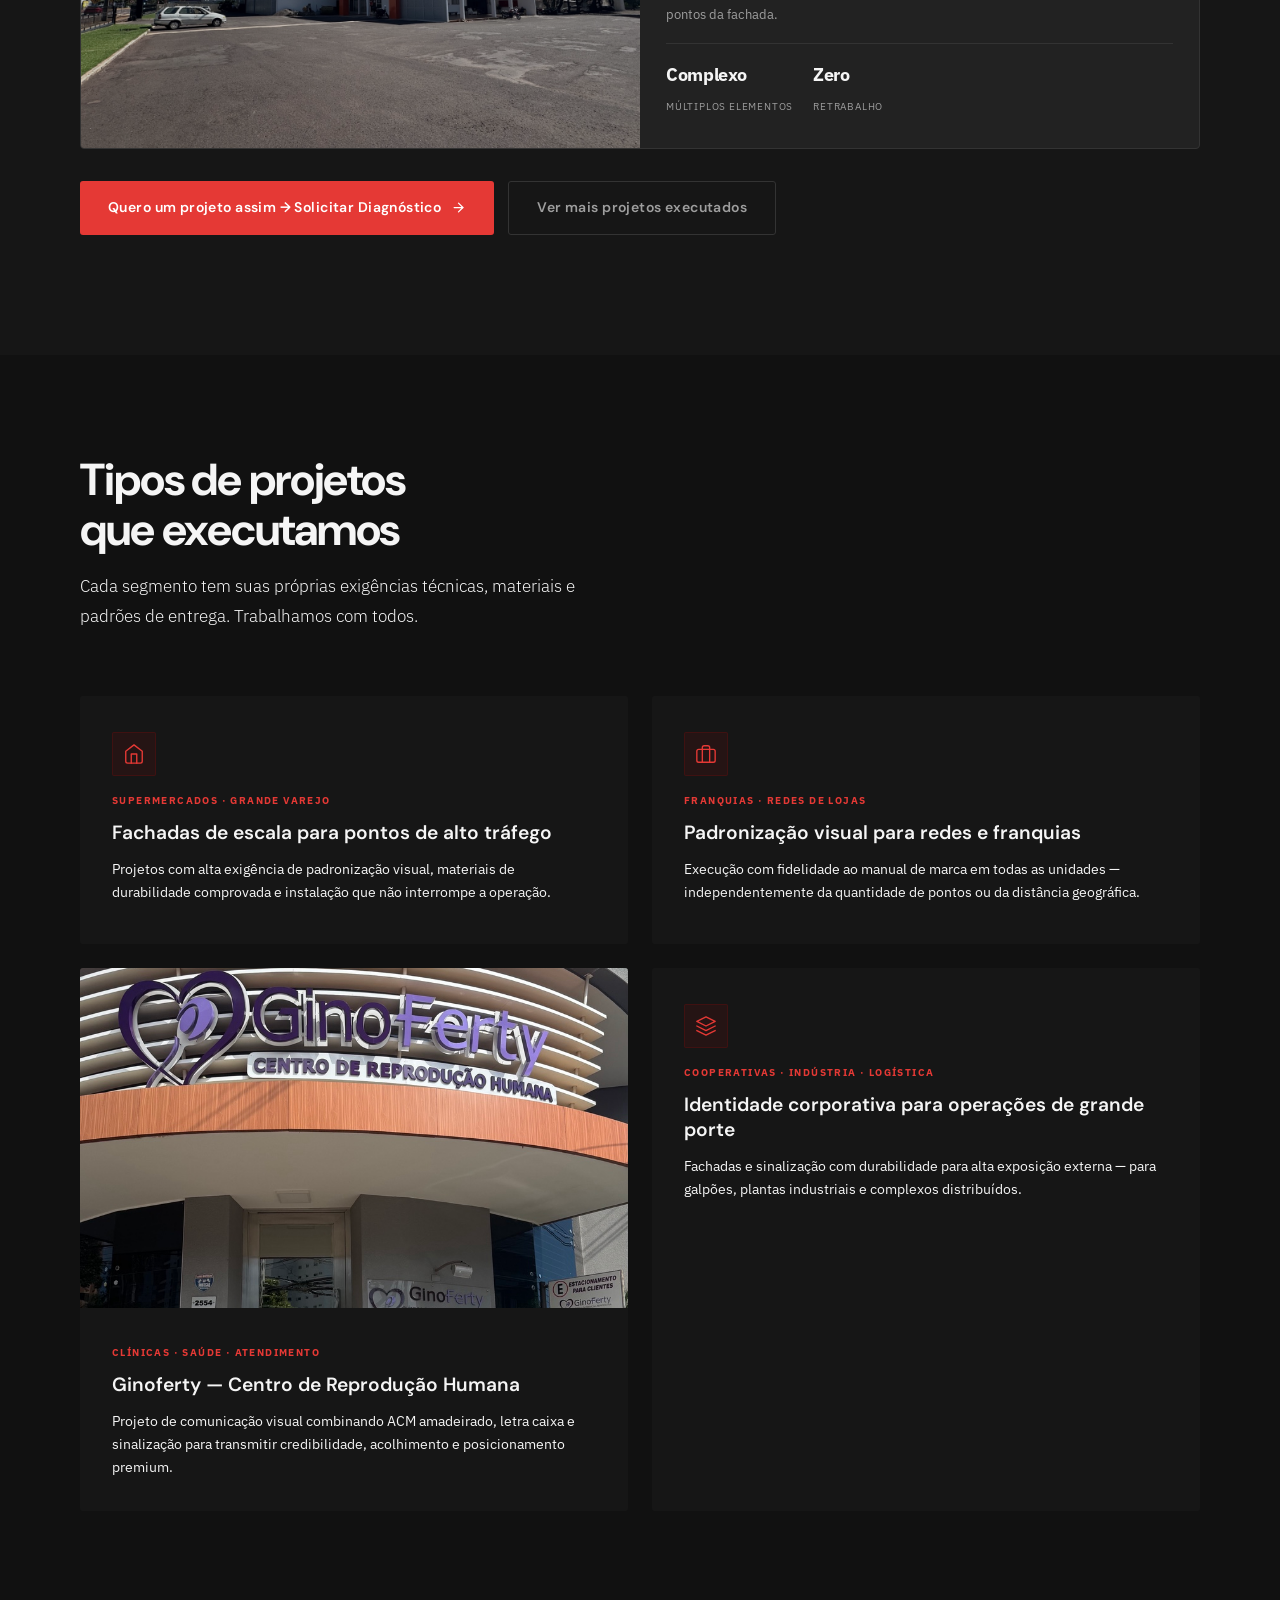
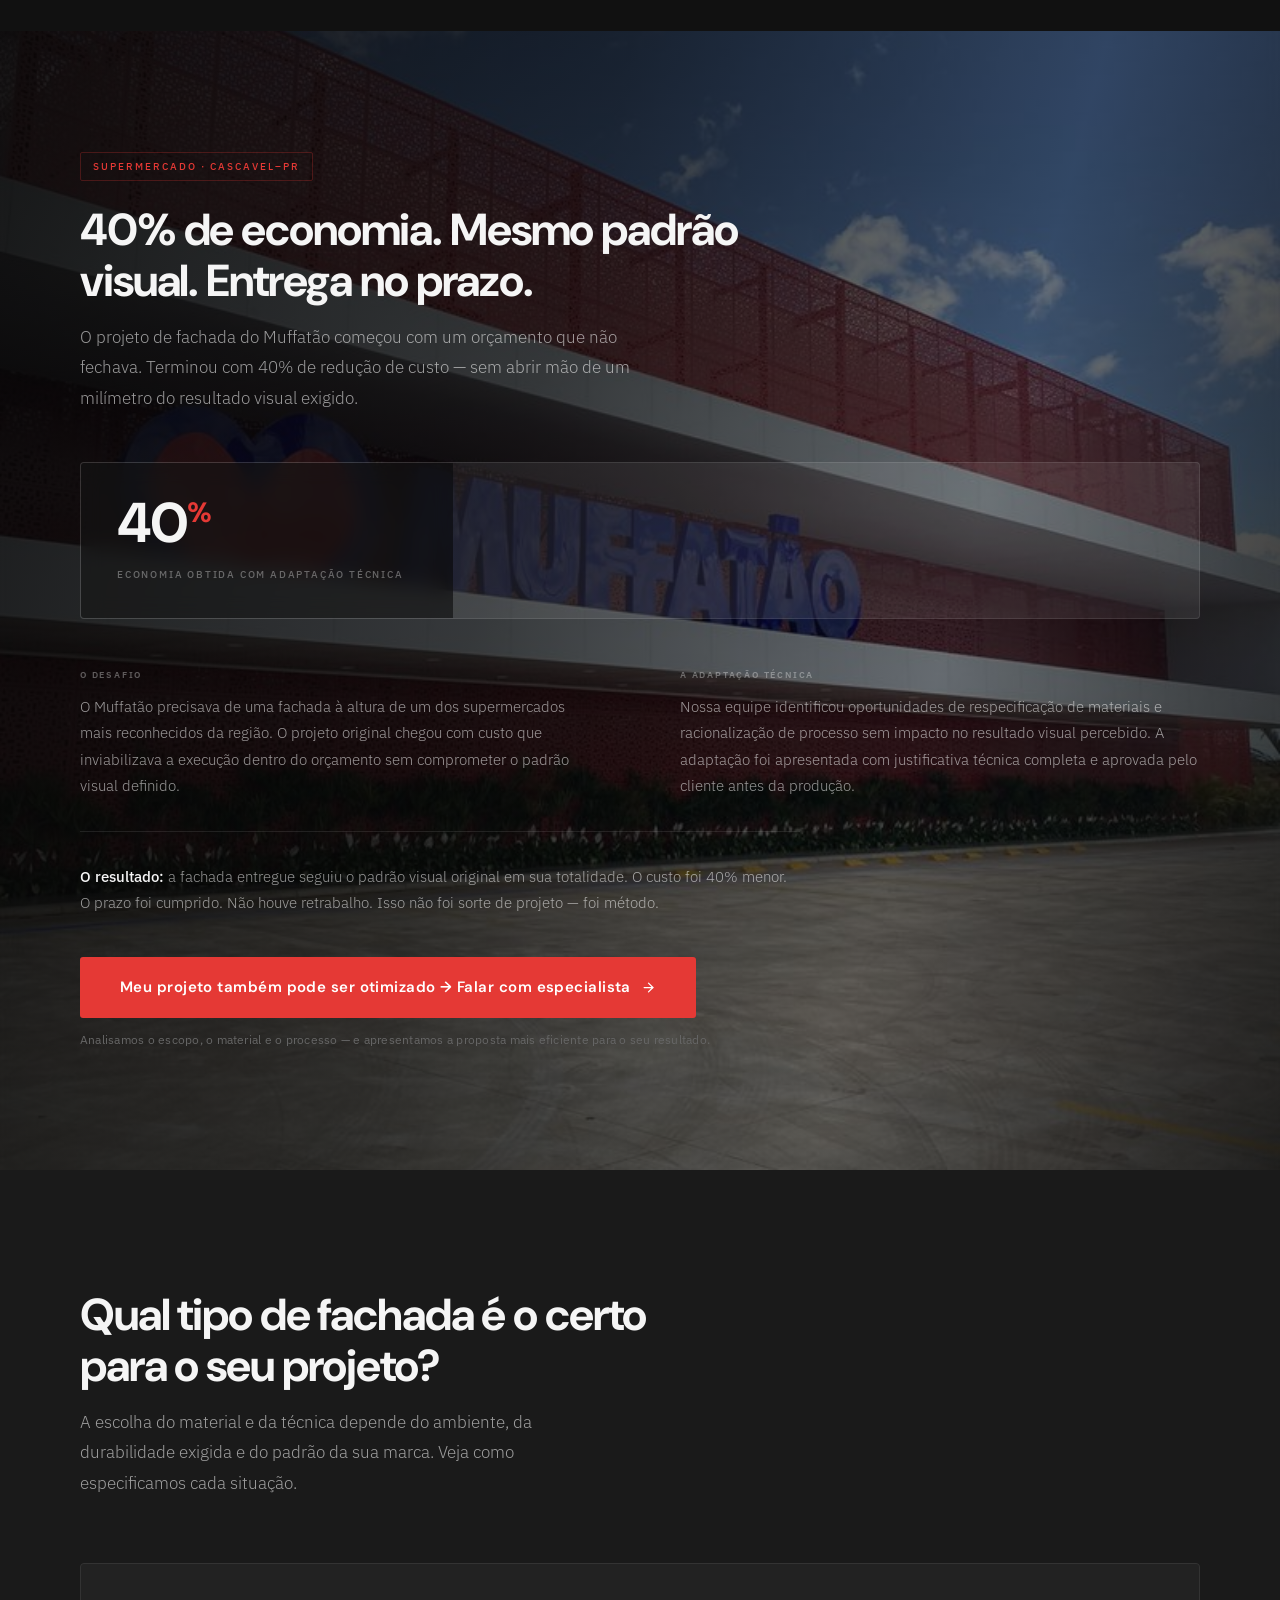
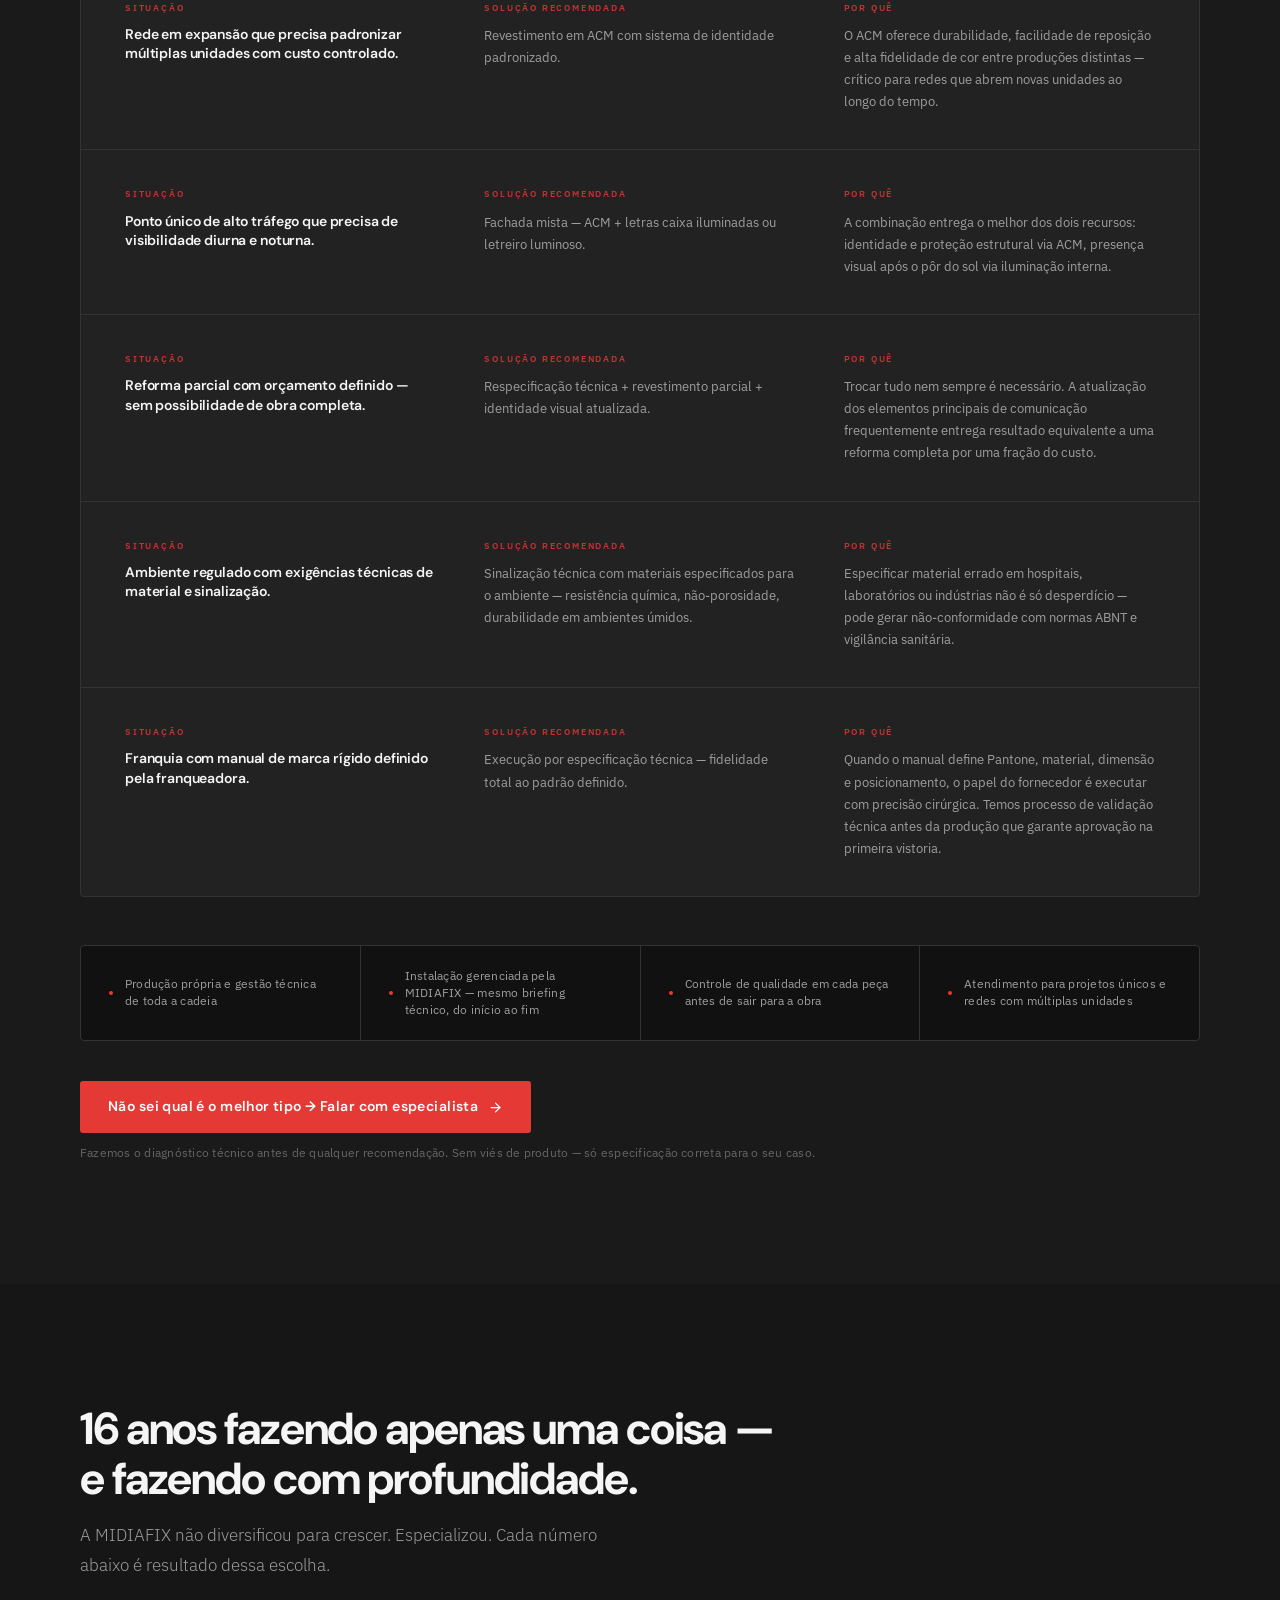
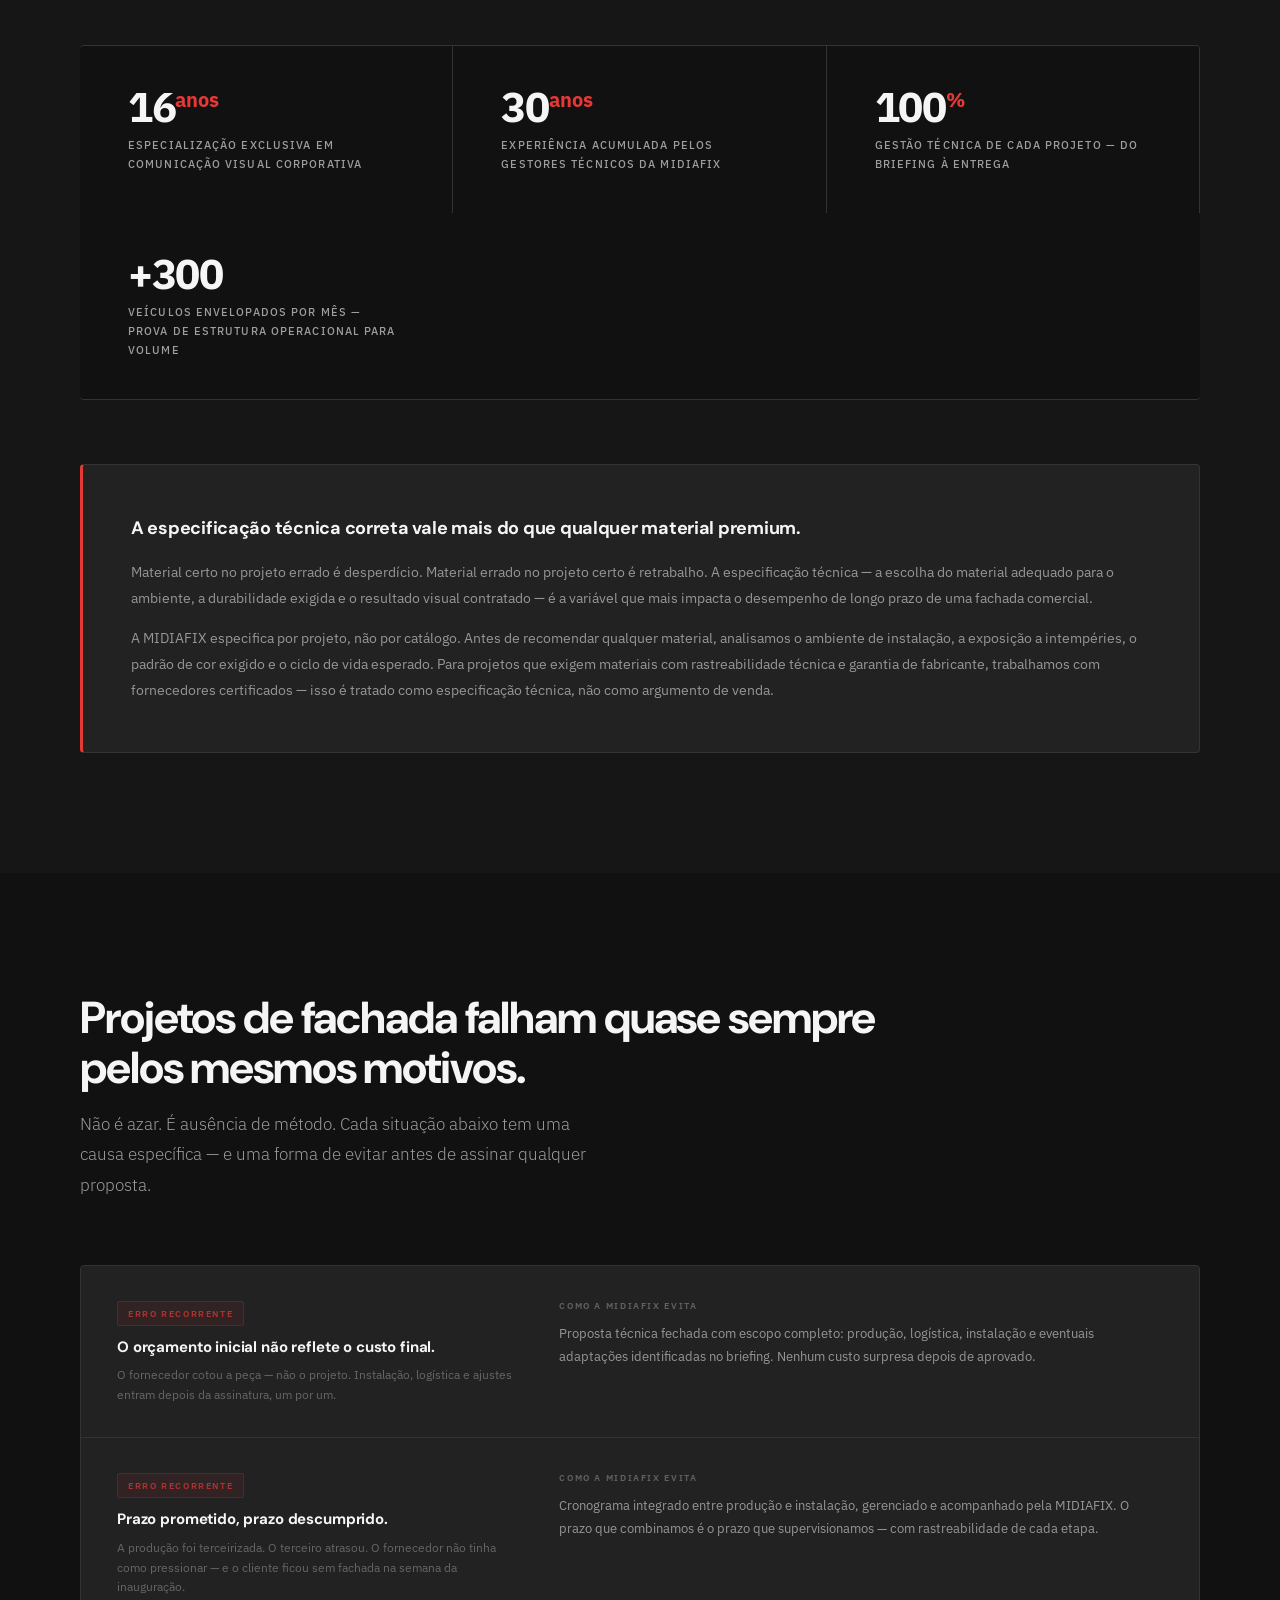
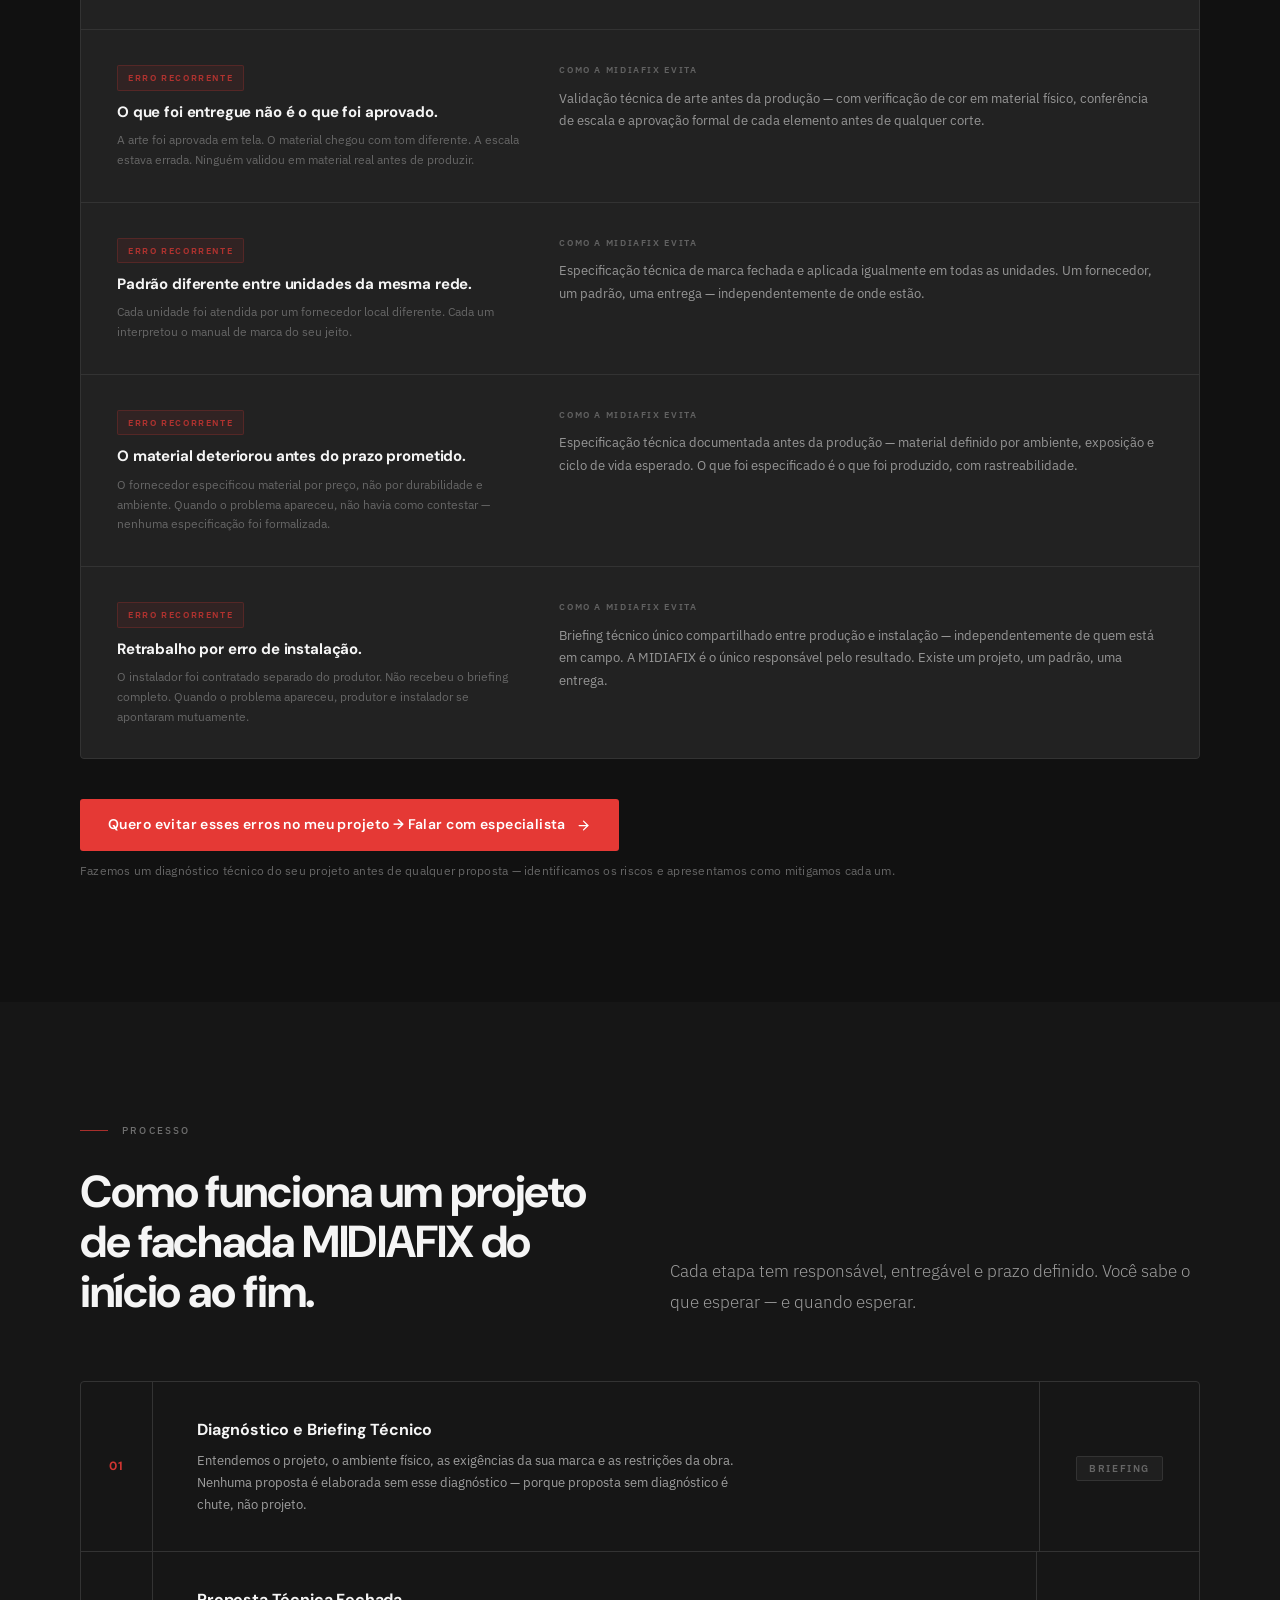
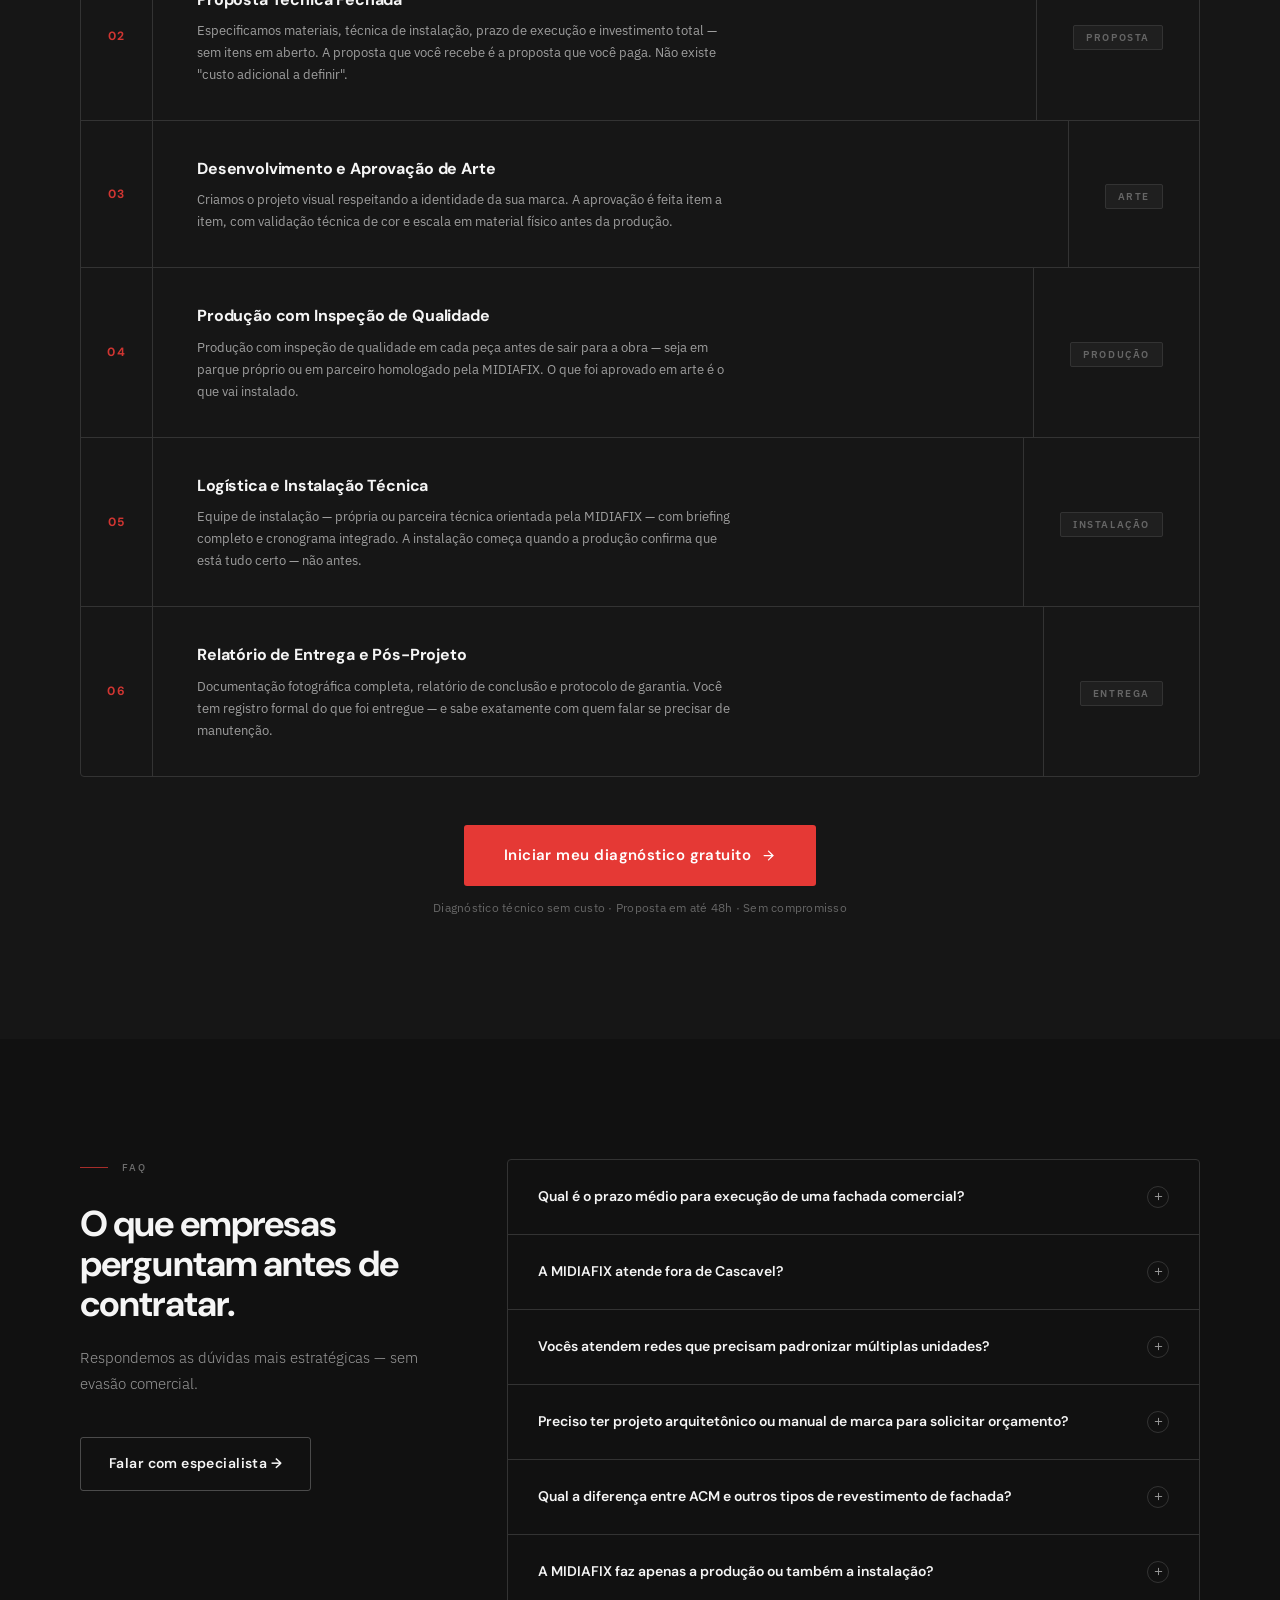
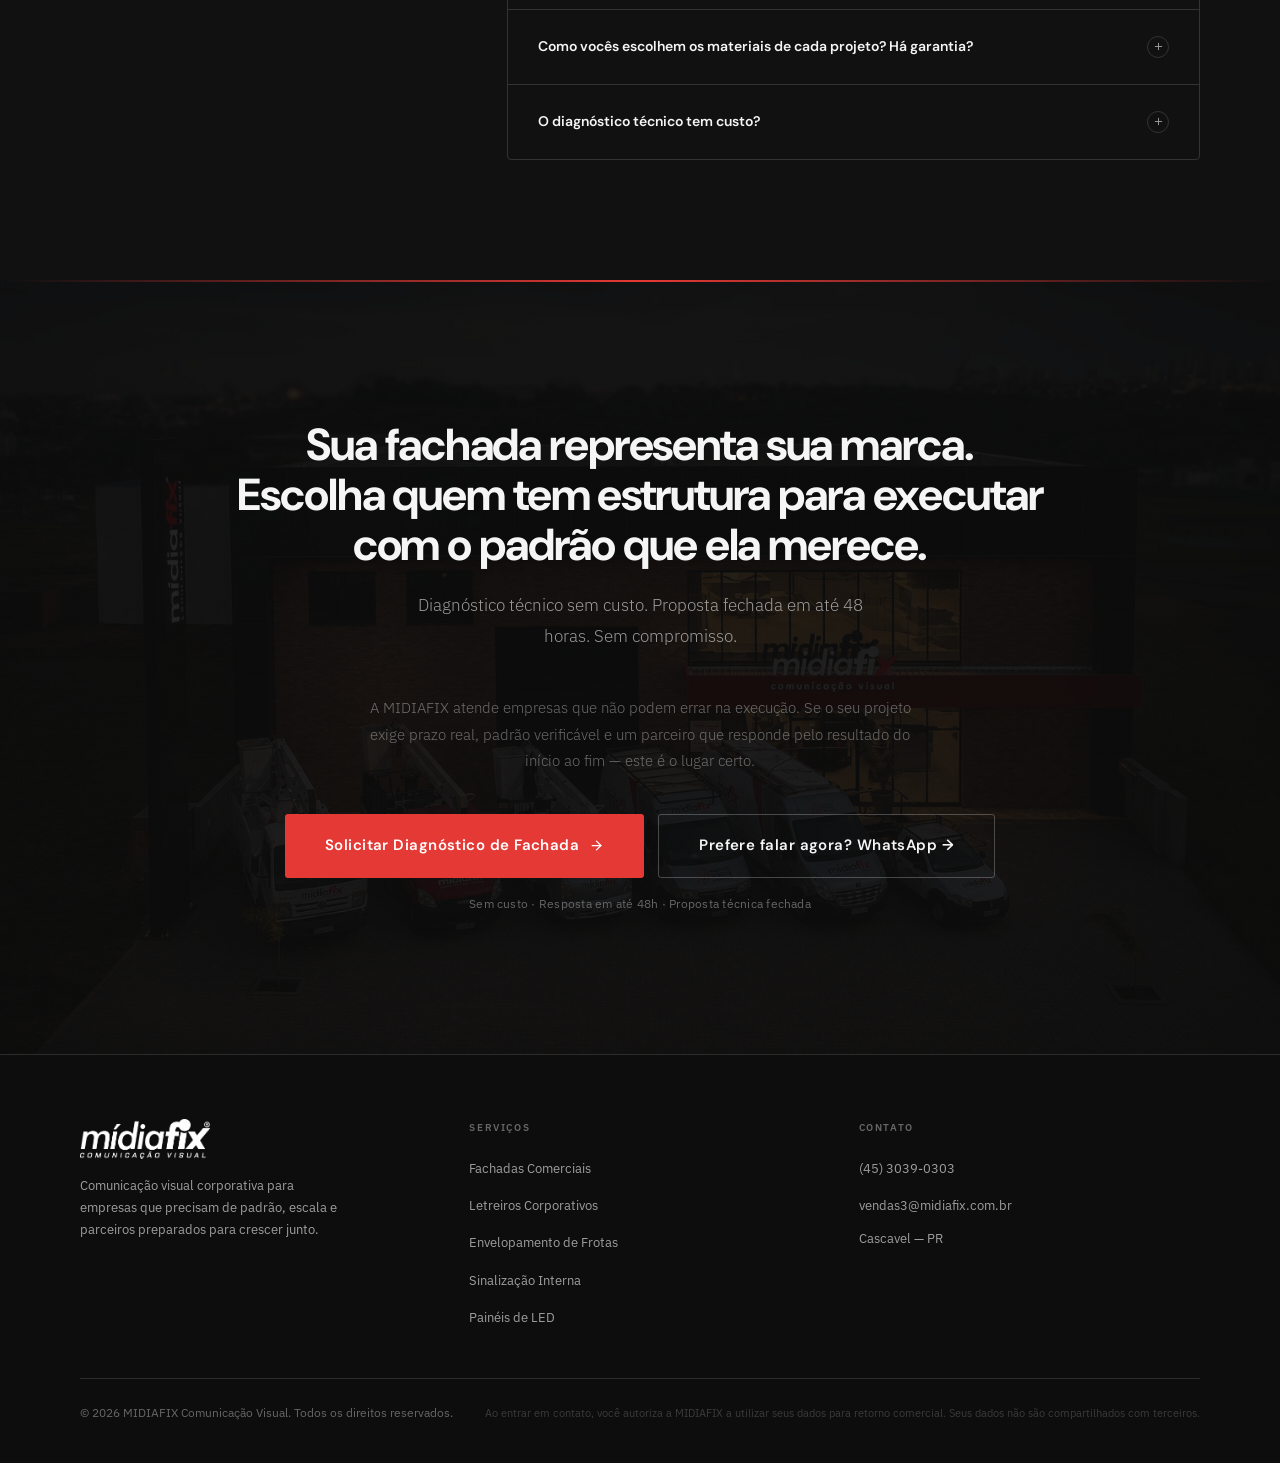
==== commit ac204f89: "Adicionar case Ginoferty na landing de fachadas - Substitui card genérico de Clínicas & Saúde pelo c" ====
--- a/servicos/fachadas-comerciais/index.html
+++ b/servicos/fachadas-comerciais/index.html
@@ -387,9 +387,32 @@
   color: var(--mx-text-2);
   margin: 0;
 }
+/* ── Card com foto real (destaque) ── */
+.fc-proj-card--photo {
+  padding-top: 0;
+  padding-bottom: 32px;
+  overflow: hidden;
+}
+.fc-proj-img {
+  margin: 0 -32px 24px;
+  height: 340px;
+  overflow: hidden;
+  position: relative;
+  flex-shrink: 0;
+}
+.fc-proj-img img {
+  width: 100%; height: 100%;
+  object-fit: cover;
+  object-position: center 30%;
+  display: block;
+  transition: transform 0.6s ease;
+}
+.fc-proj-card--photo:hover .fc-proj-img img { transform: scale(1.04); }
 @media (max-width: 768px) {
   .fc-projetos-grid { grid-template-columns: 1fr; gap: 16px; }
   .fc-proj-card { padding: 28px 24px 32px; }
+  .fc-proj-card--photo { padding-bottom: 28px; }
+  .fc-proj-img { margin: 0 -24px 20px; height: 260px; }
 }
 </style>
 </head>
@@ -742,13 +765,17 @@
         <p>Execução com fidelidade ao manual de marca em todas as unidades — independentemente da quantidade de pontos ou da distância geográfica.</p>
       </div>
 
-      <div class="fc-proj-card">
-        <div class="fc-proj-icon">
-          <svg viewBox="0 0 24 24" fill="none" stroke="currentColor" stroke-width="1.5" stroke-linecap="round" stroke-linejoin="round"><path d="M22 11.08V12a10 10 0 1 1-5.93-9.14"/><polyline points="22 4 12 14.01 9 11.01"/></svg>
+      <div class="fc-proj-card fc-proj-card--photo">
+        <div class="fc-proj-img">
+          <img
+            loading="lazy"
+            src="../../assets/img/cases/ginoferty-fachada.jpg"
+            alt="Fachada Ginoferty Centro de Reprodução Humana — ACM amadeirado, letra caixa iluminada e logomarca em posição de destaque. Projeto MIDIAFIX."
+          >
         </div>
         <span class="fc-proj-tag">Clínicas &middot; Saúde &middot; Atendimento</span>
-        <h3>Comunicação visual para saúde e atendimento</h3>
-        <p>Projetos que transmitem confiança, organização e padrão técnico antes do primeiro contato — em clínicas, consultórios, hospitais e laboratórios.</p>
+        <h3>Ginoferty — Centro de Reprodução Humana</h3>
+        <p>Projeto de comunicação visual combinando ACM amadeirado, letra caixa e sinalização para transmitir credibilidade, acolhimento e posicionamento premium.</p>
       </div>
 
       <div class="fc-proj-card">
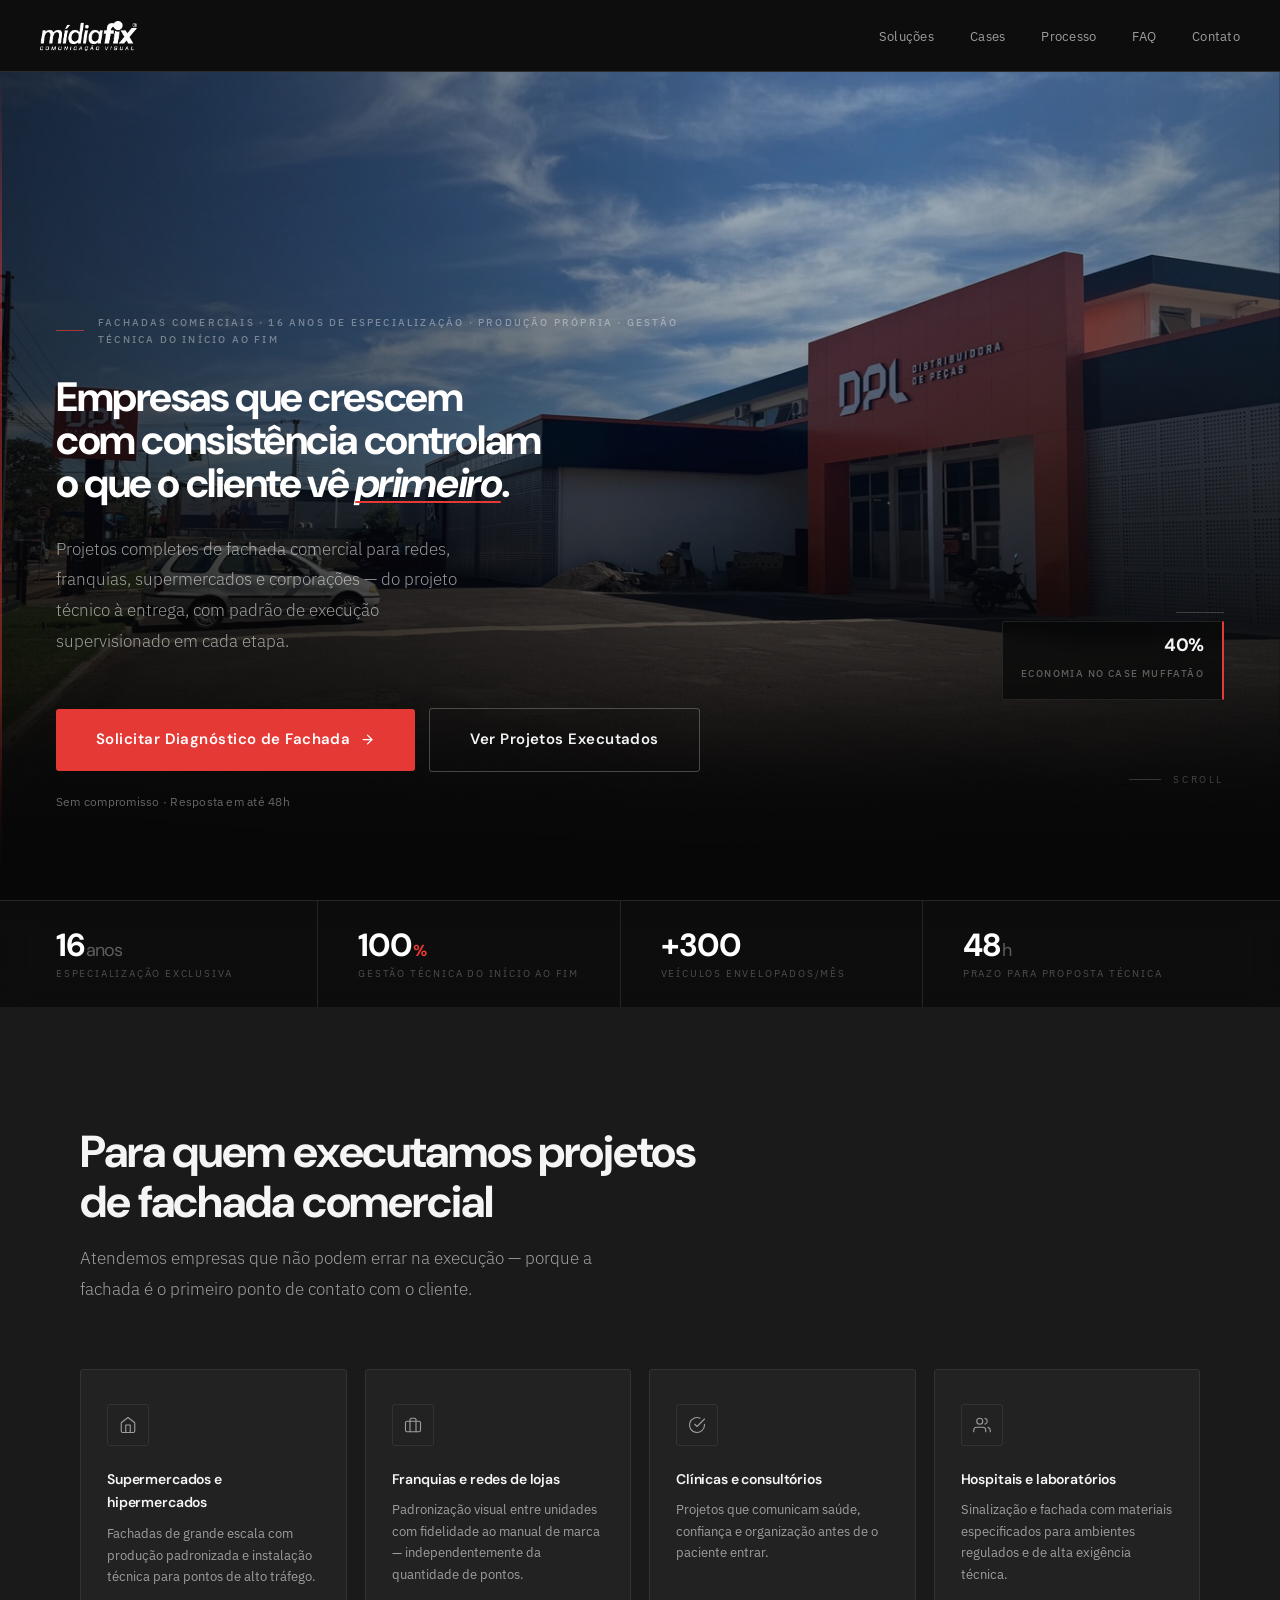
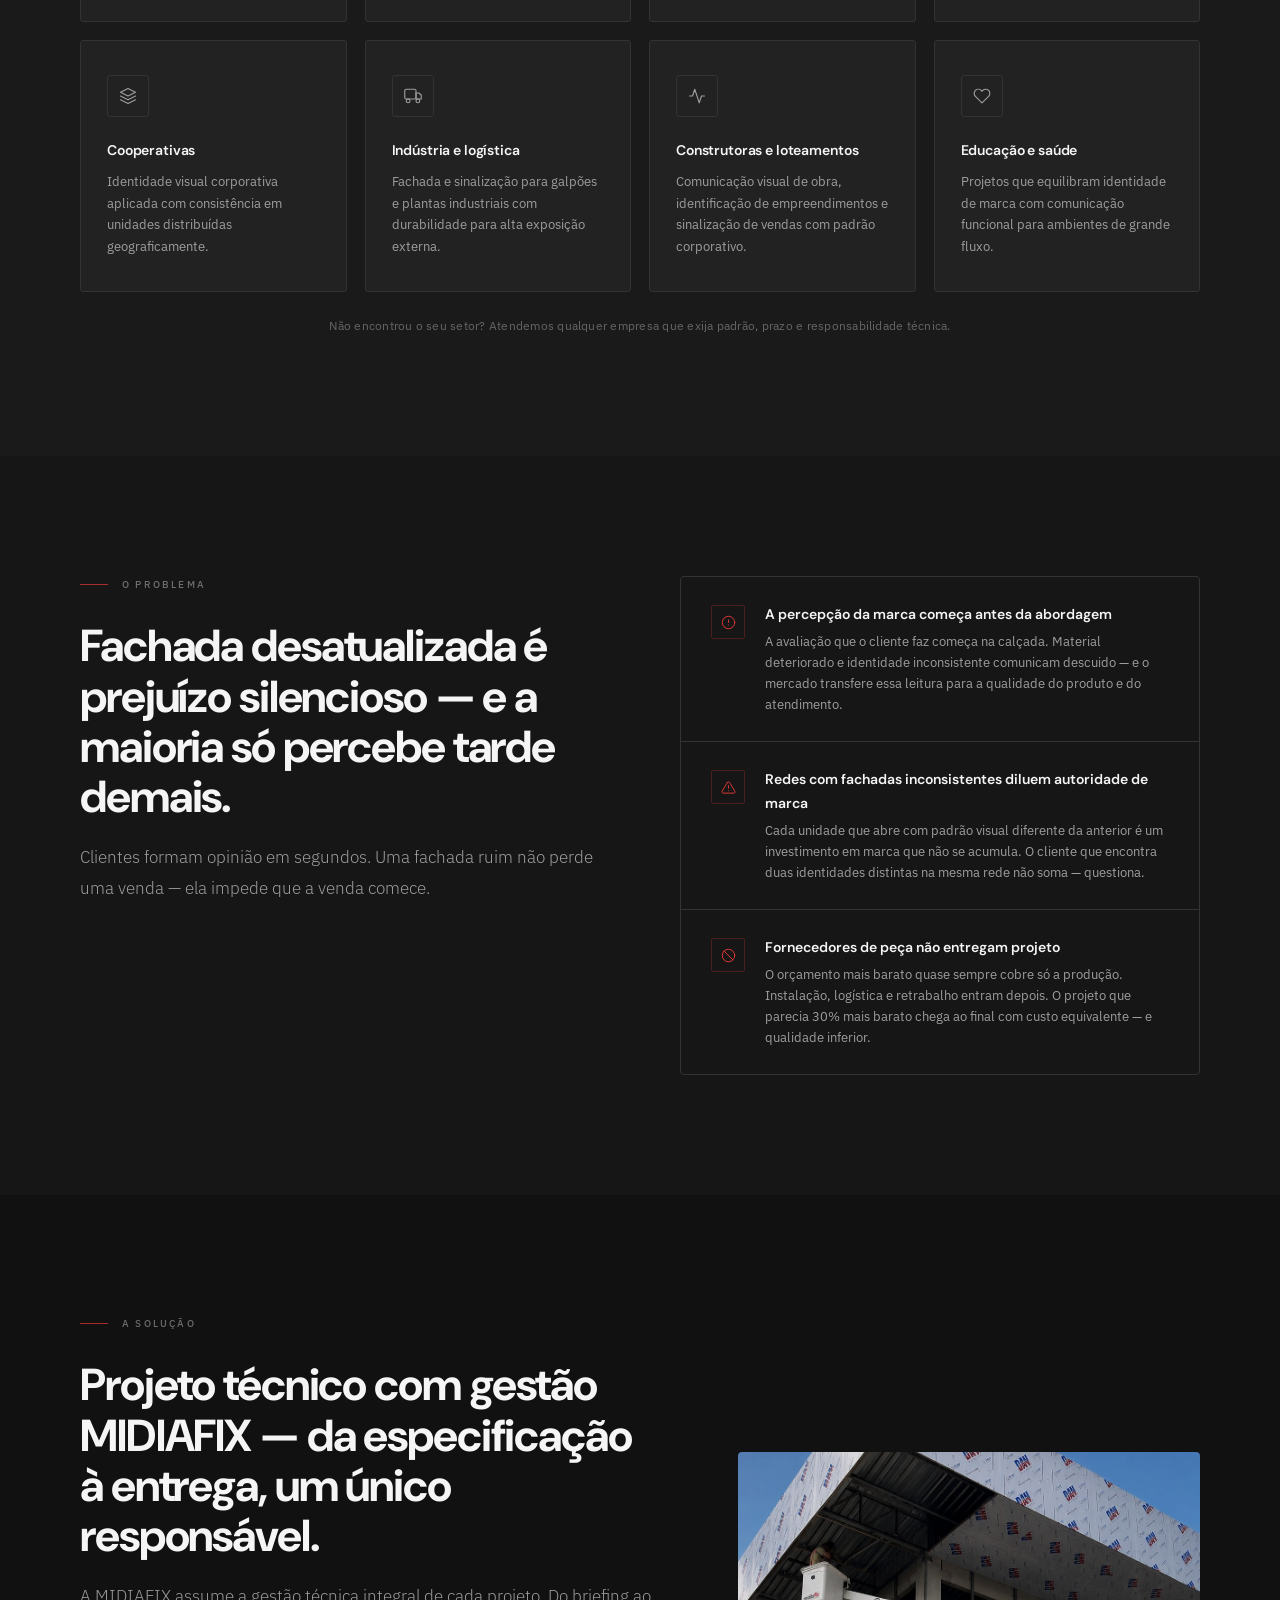
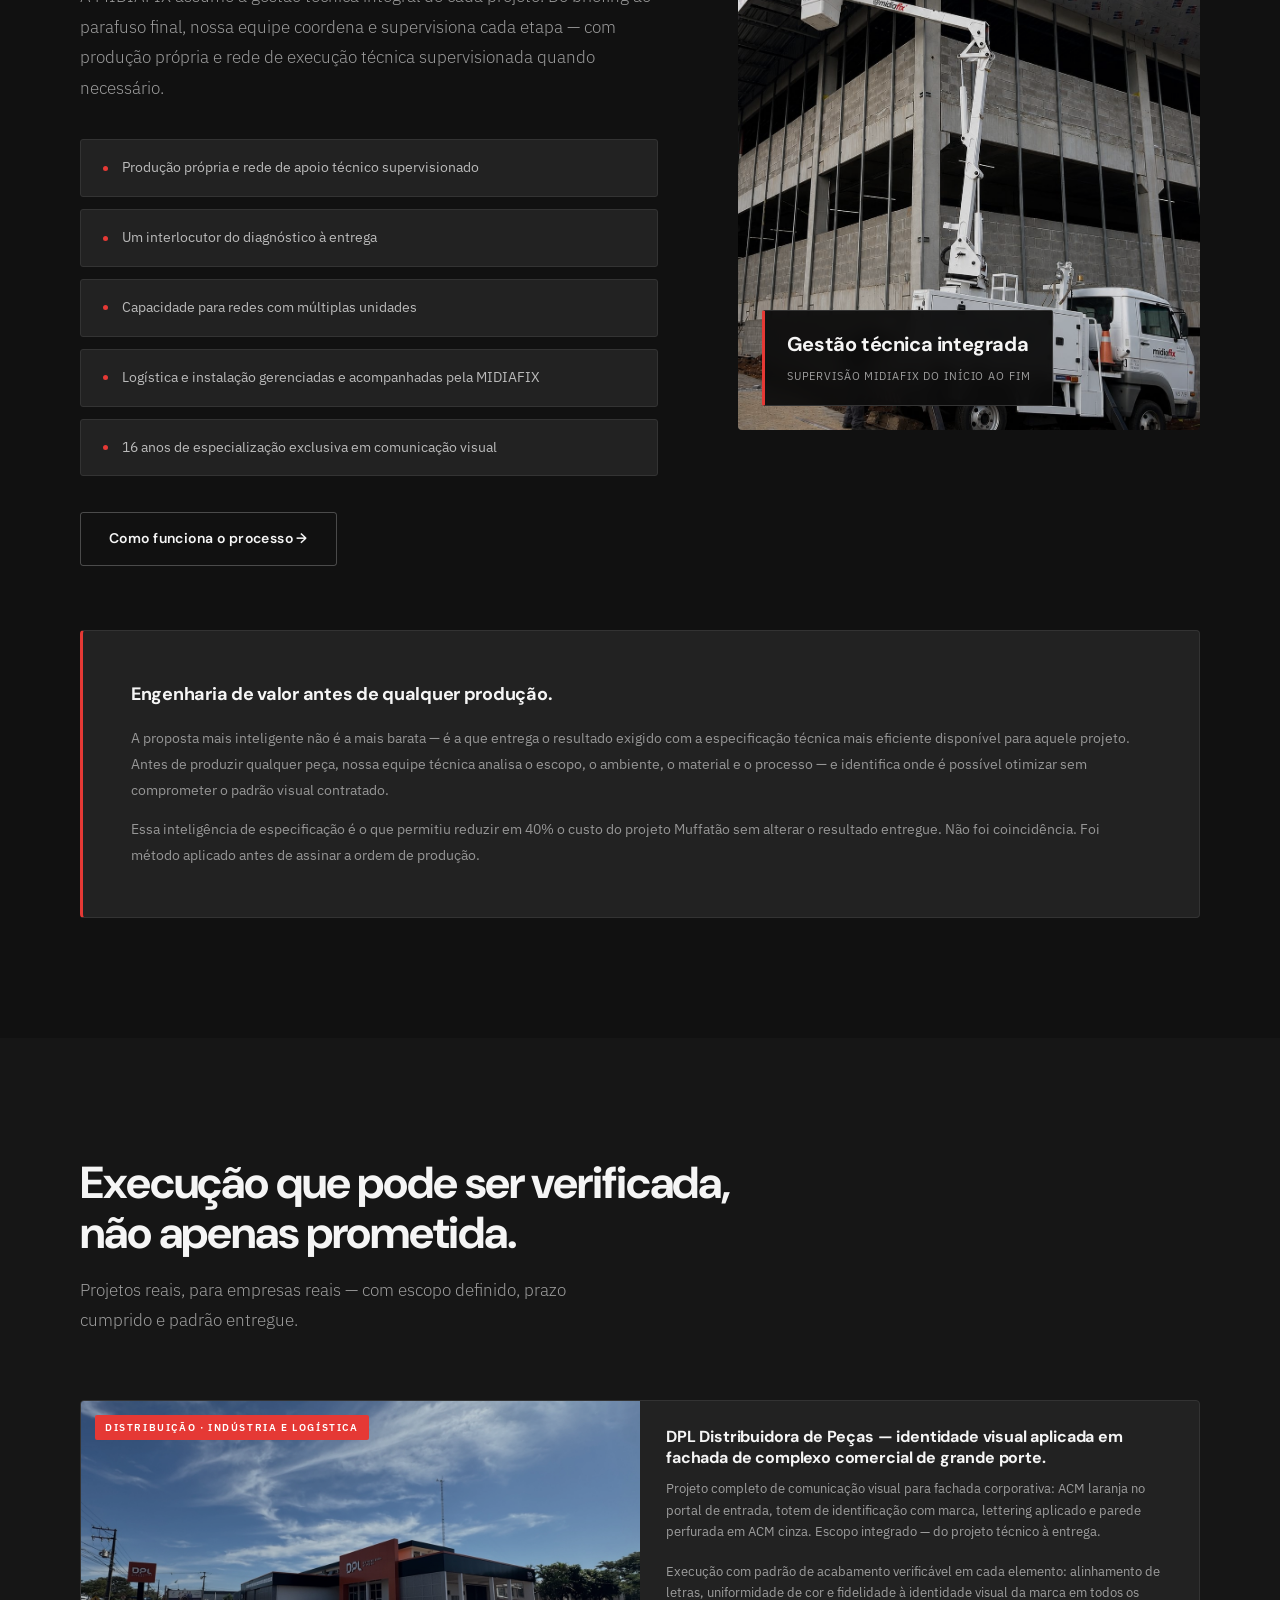
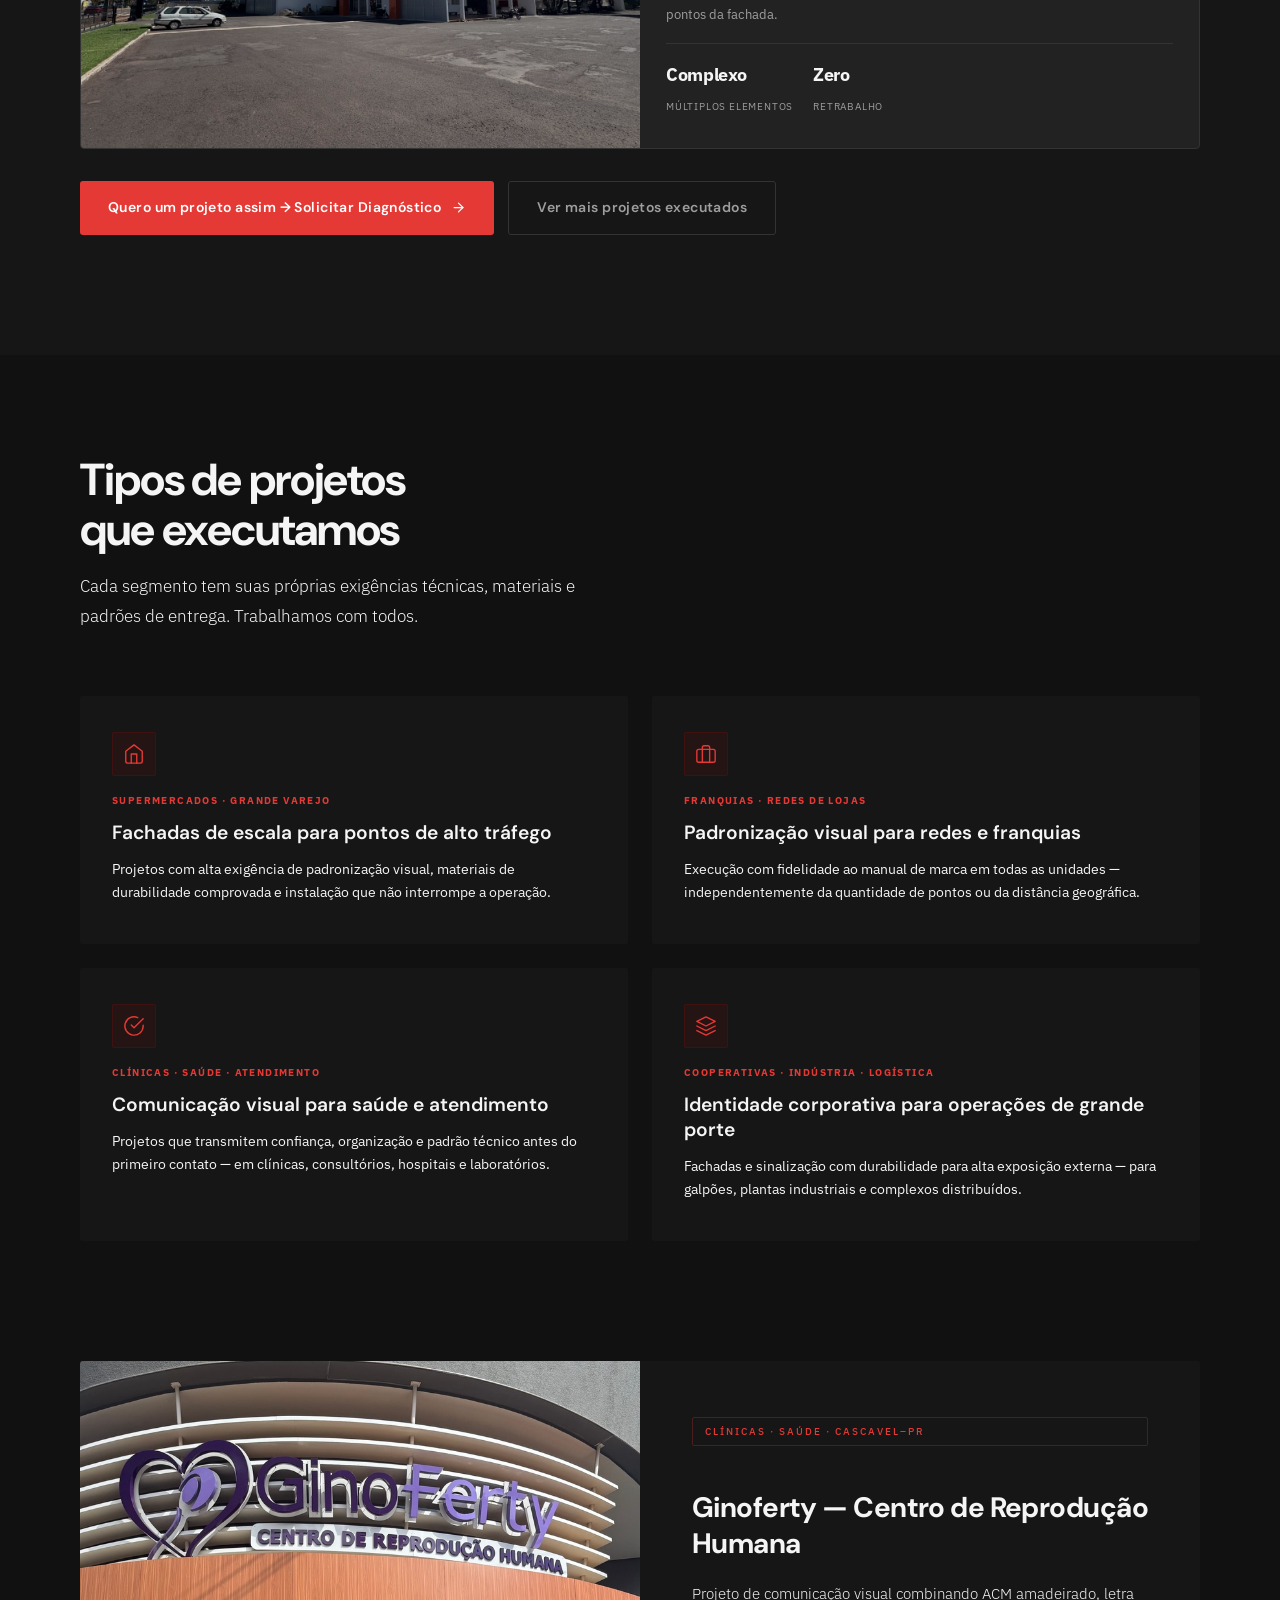
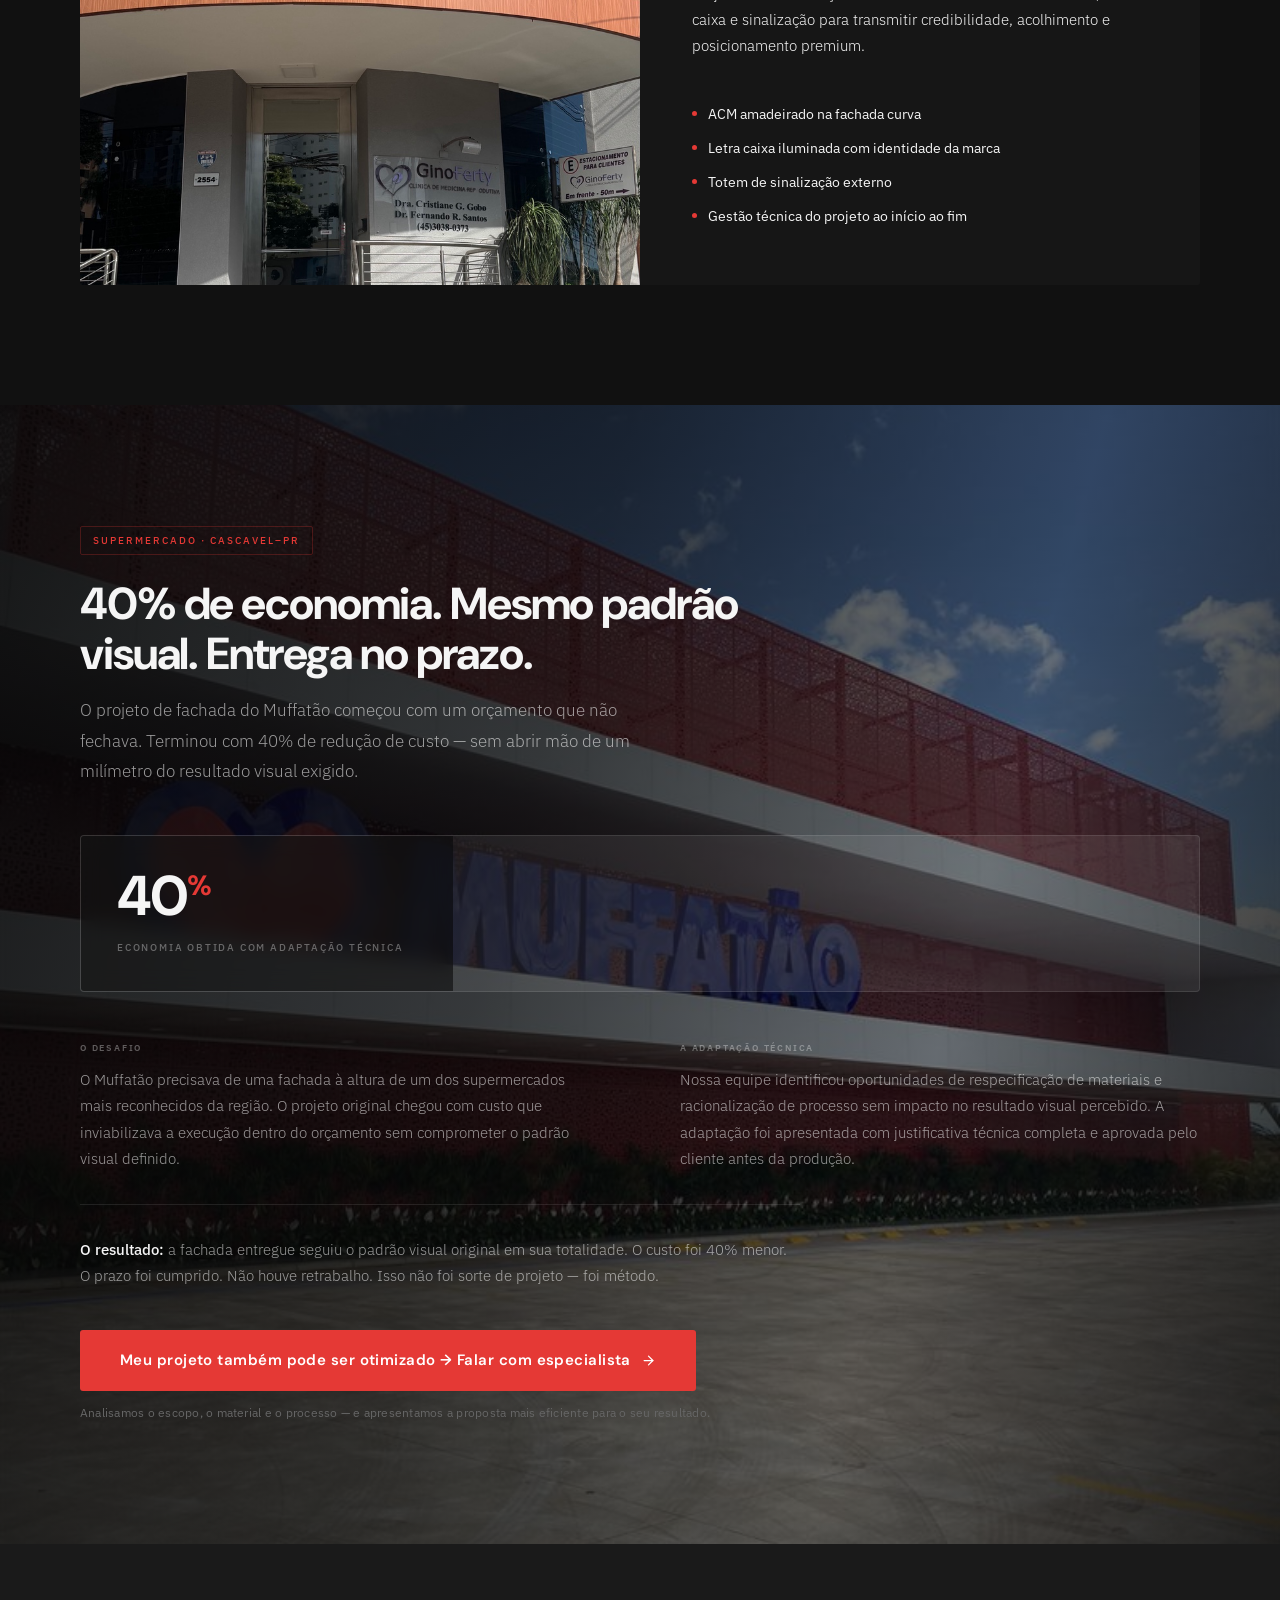
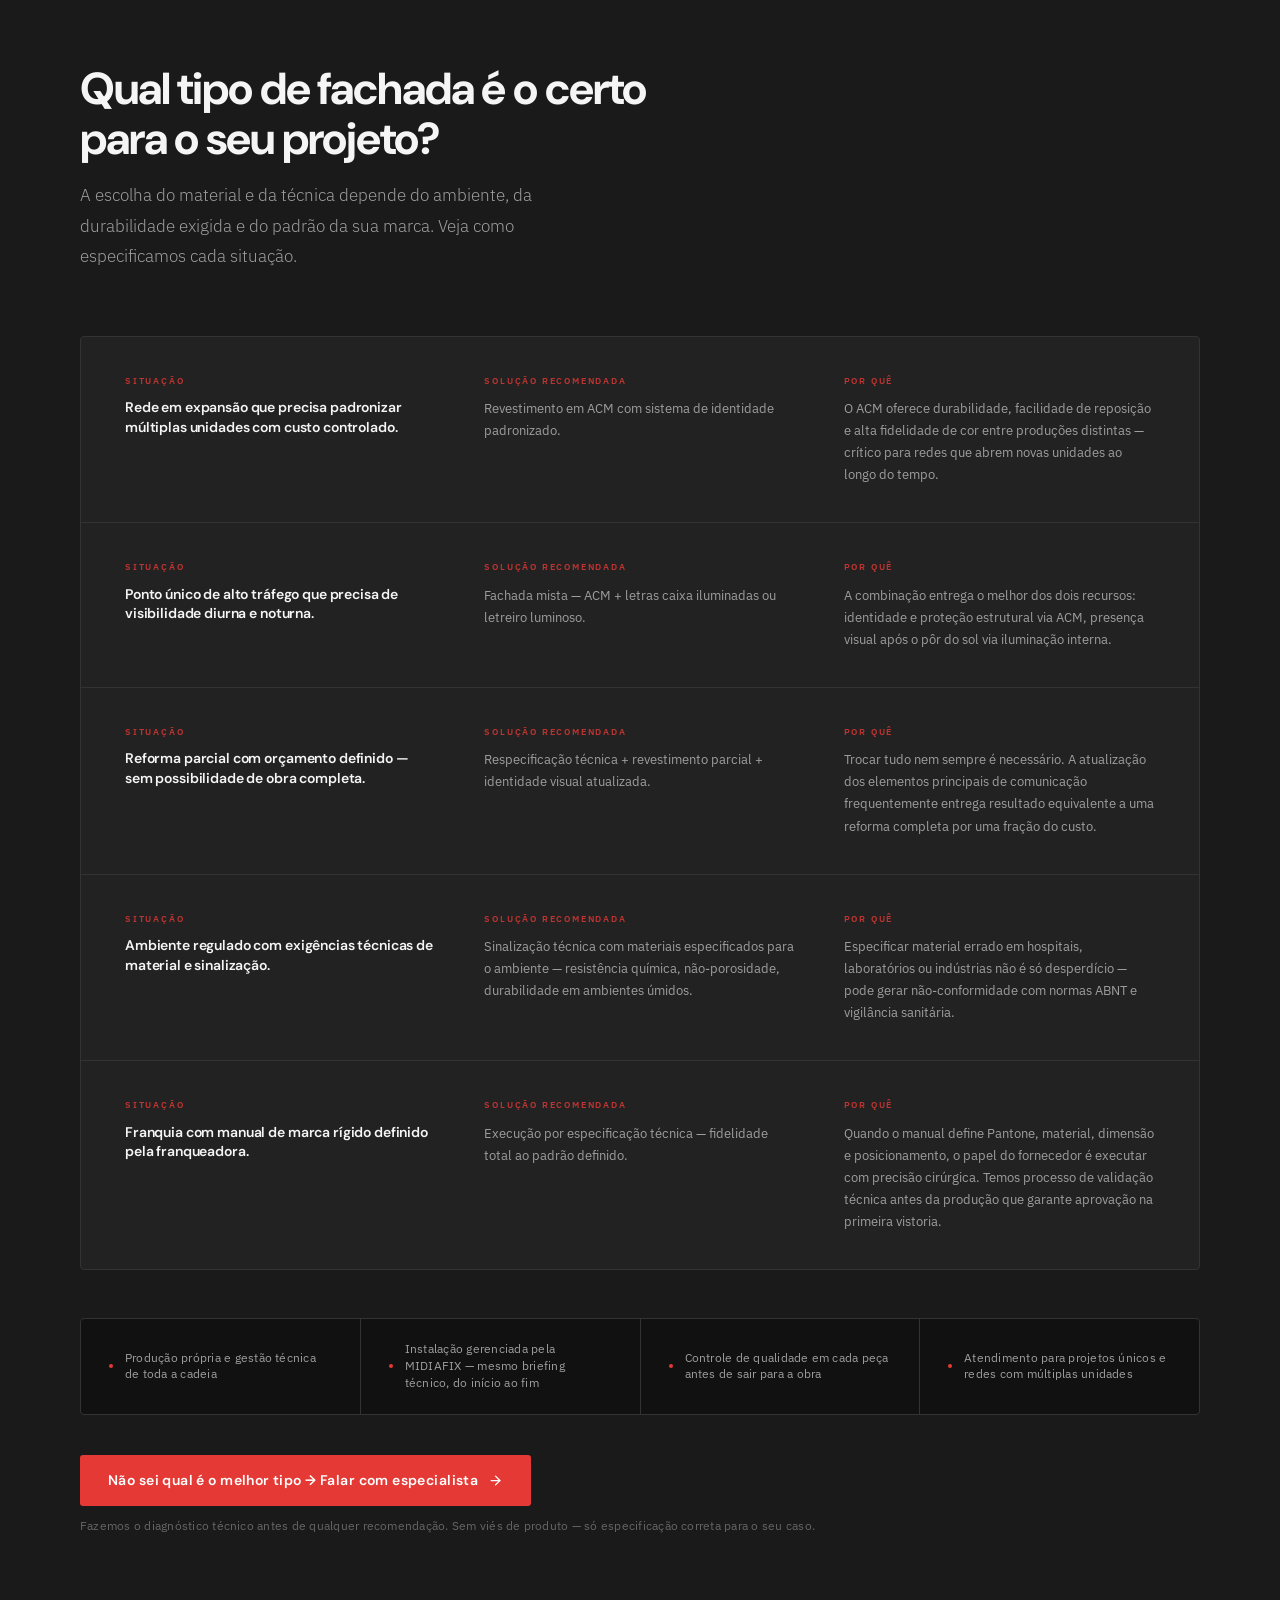
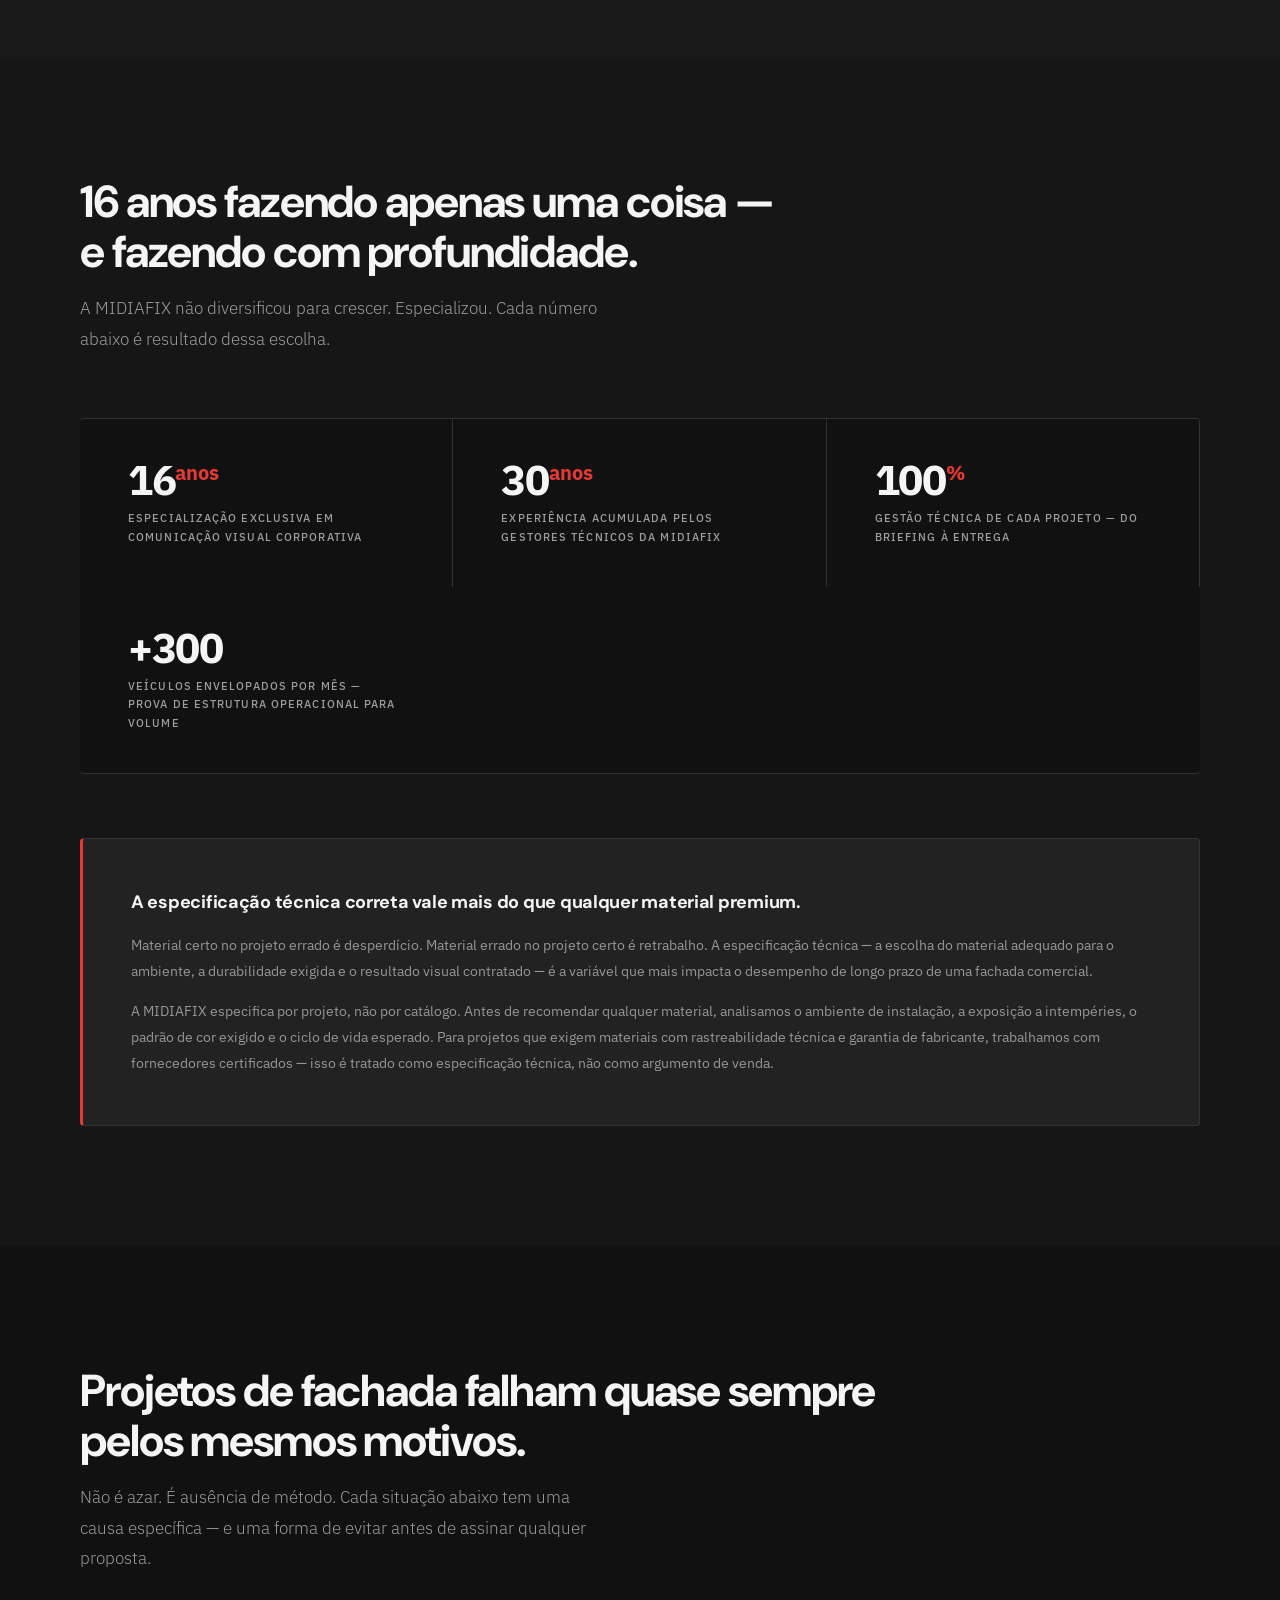
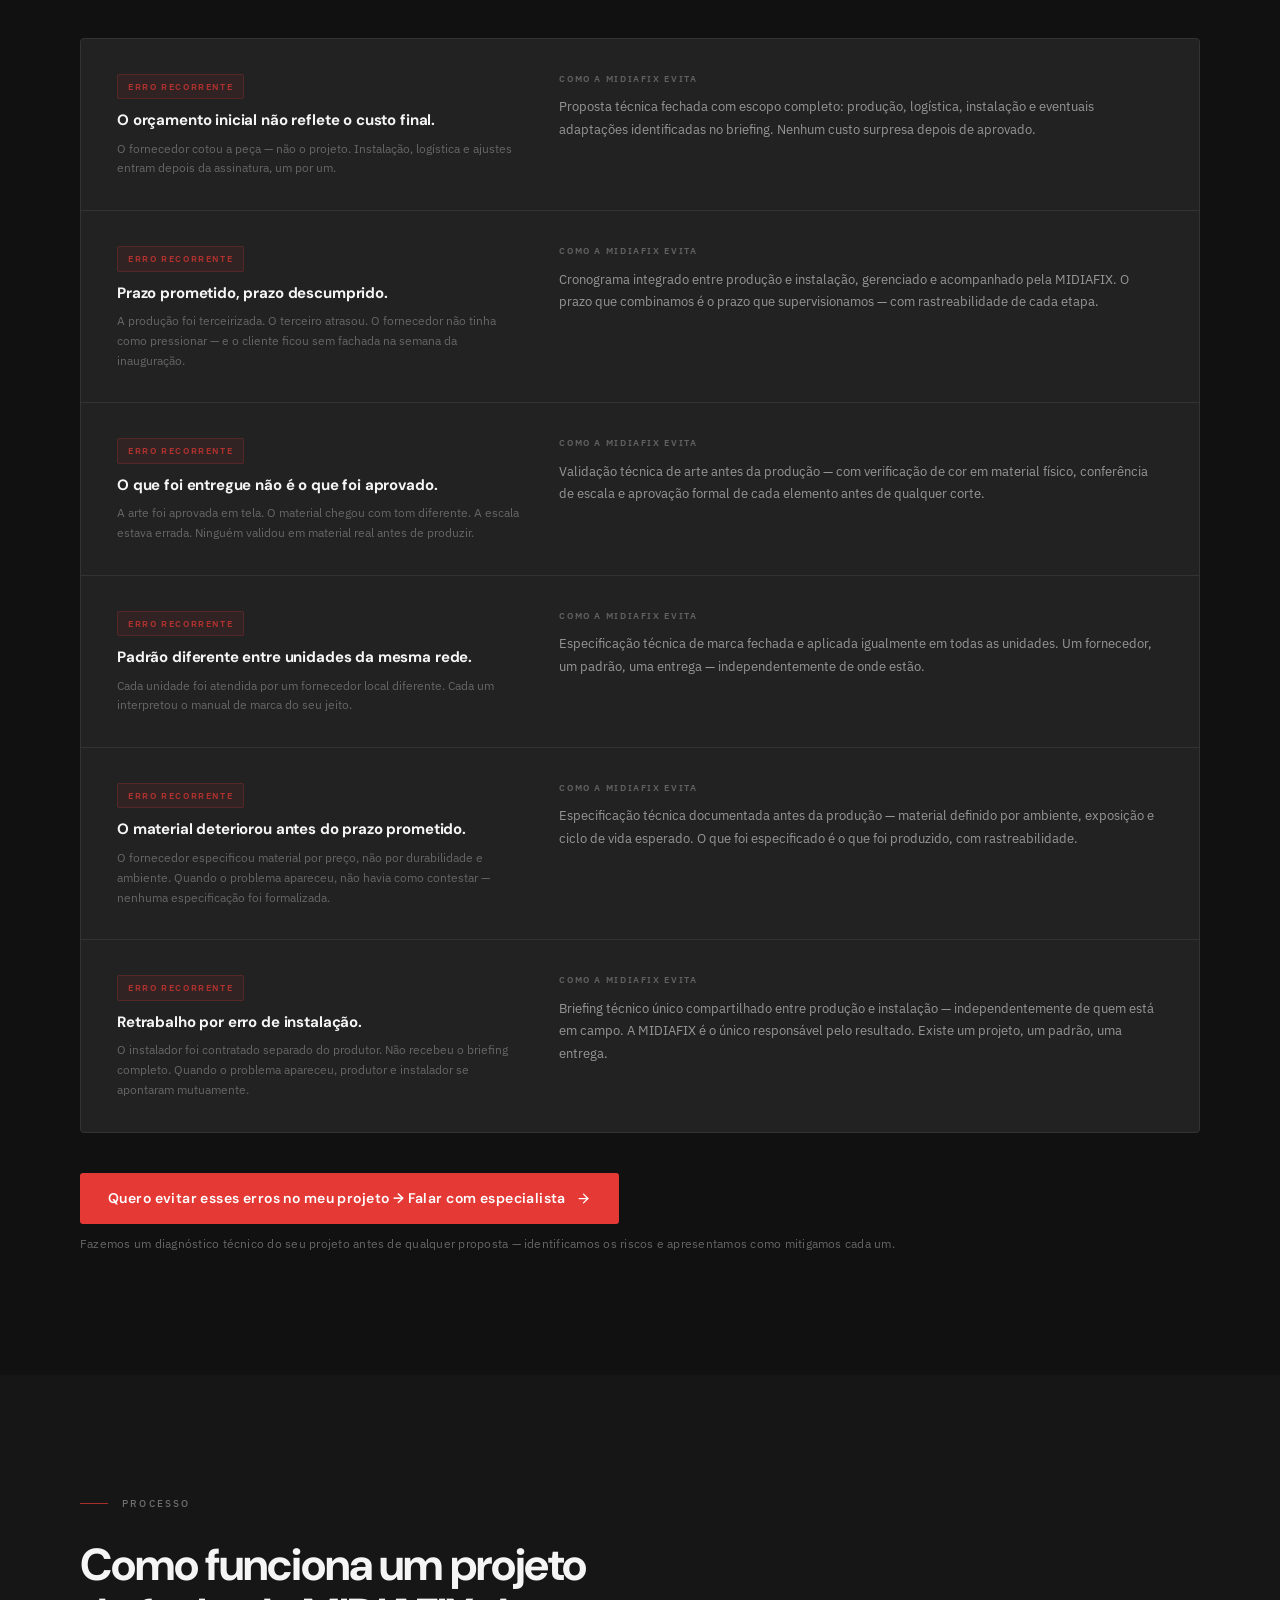
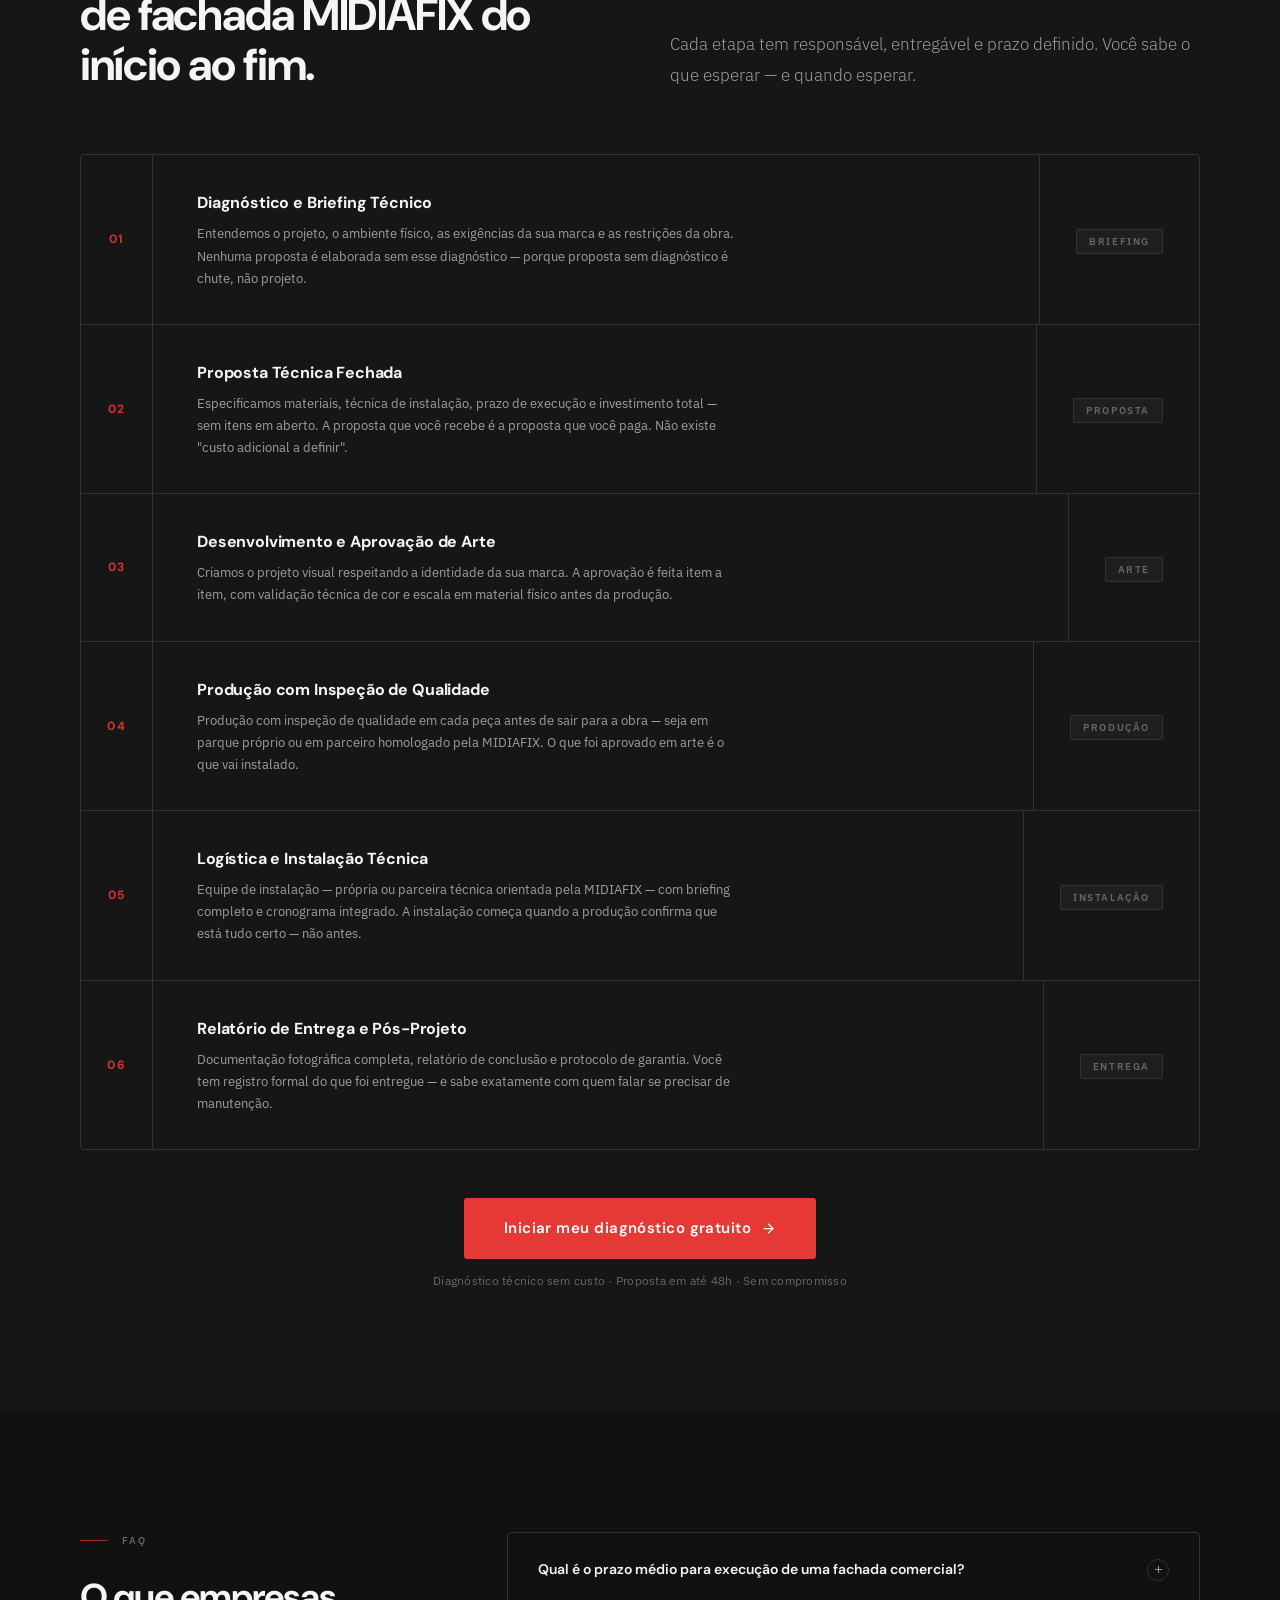
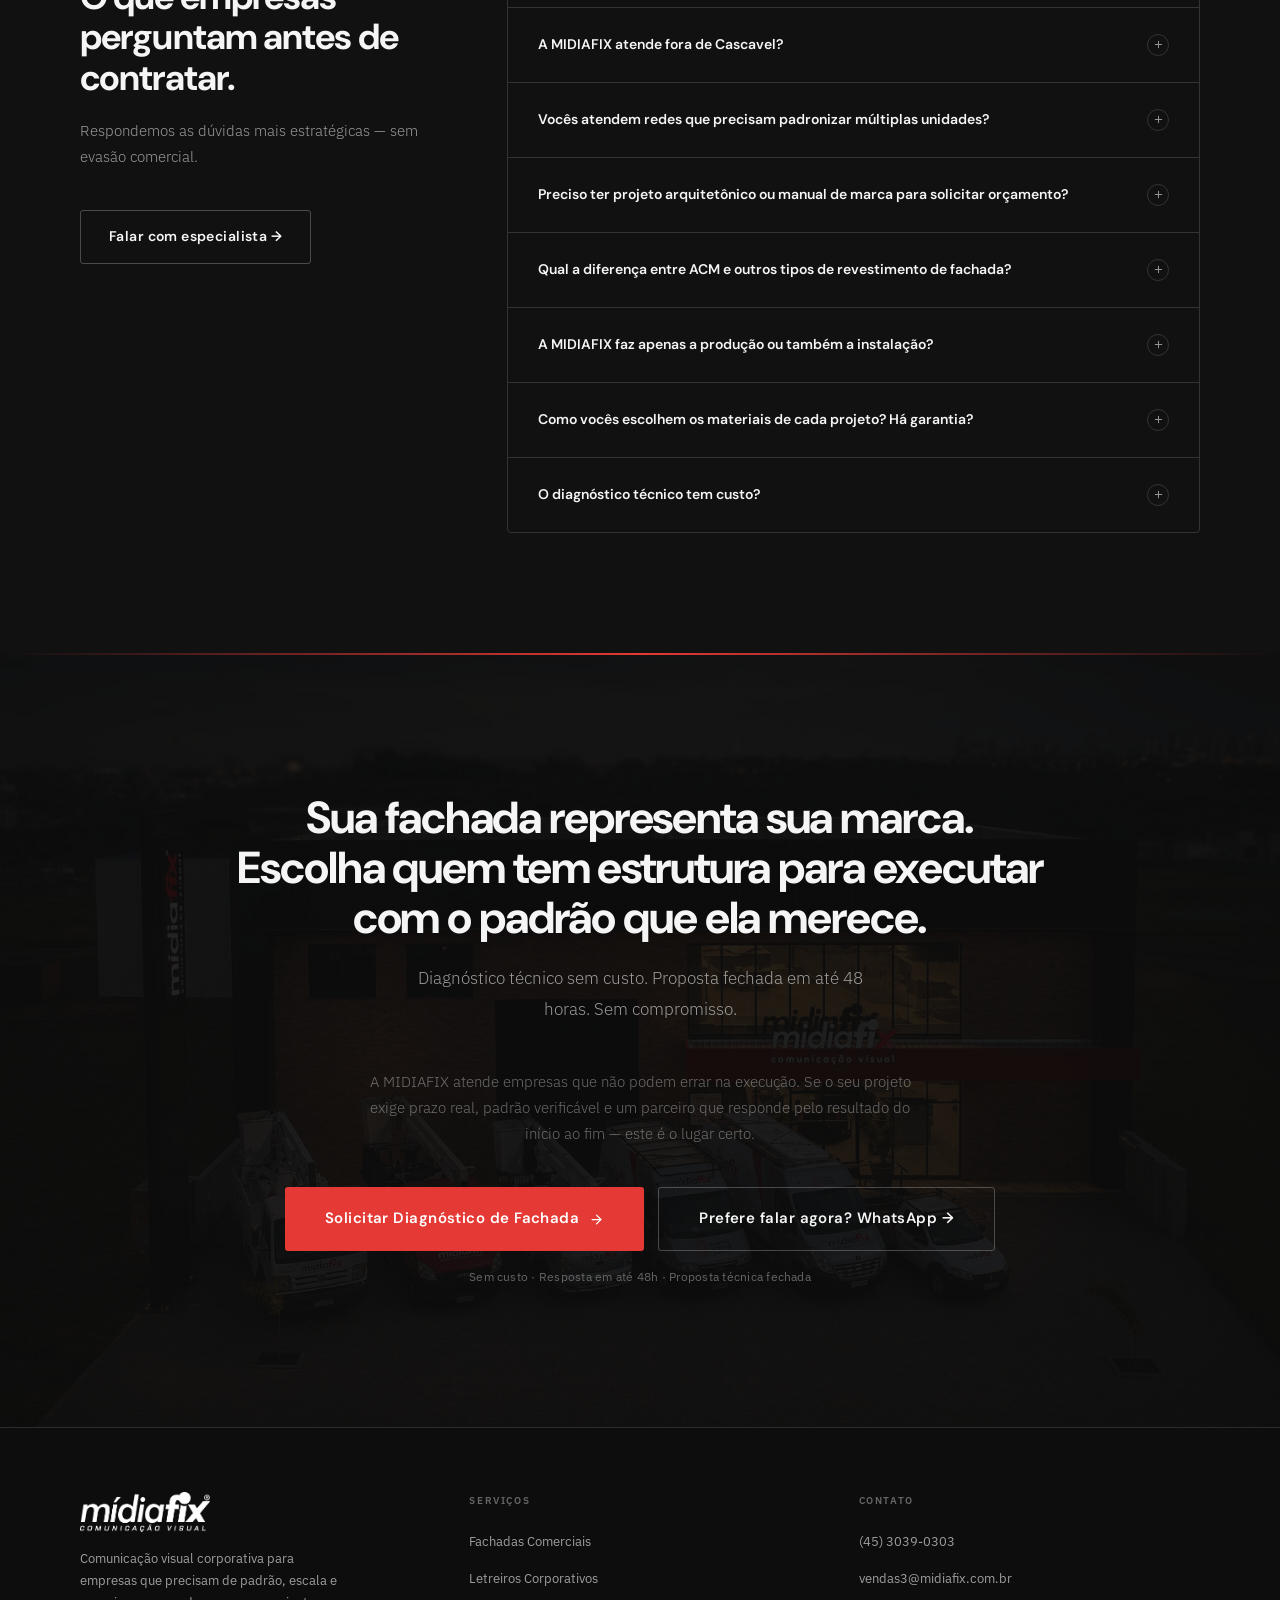
==== commit c44adf57: "Mover Ginoferty da grade para bloco Case em Destaque - Remove foto da Ginoferty da grade de segmento" ====
--- a/servicos/fachadas-comerciais/index.html
+++ b/servicos/fachadas-comerciais/index.html
@@ -119,6 +119,77 @@
   background-position: center 42%;
 }
 
+/* ── Case em Destaque (Alt 2) ── */
+.fc-destaque { padding: 0 0 120px; background: var(--mx-surface-1); }
+.fc-destaque-inner {
+  display: grid;
+  grid-template-columns: 1fr 1fr;
+  gap: 0;
+  border: 1px solid var(--mx-border);
+  border-radius: var(--radius-md);
+  overflow: hidden;
+}
+.fc-destaque-img {
+  position: relative;
+  min-height: 520px;
+}
+.fc-destaque-img img {
+  position: absolute; inset: 0;
+  width: 100%; height: 100%;
+  object-fit: cover;
+  object-position: center 25%;
+  display: block;
+}
+.fc-destaque-body {
+  padding: 56px 52px;
+  display: flex;
+  flex-direction: column;
+  justify-content: center;
+  gap: 20px;
+  background: var(--mx-surface-2);
+}
+.fc-destaque-body .mx-h3 {
+  font-size: clamp(22px, 2.2vw, 30px);
+  line-height: 1.25;
+  margin: 0;
+}
+.fc-destaque-body .mx-body {
+  color: var(--mx-text-2);
+  margin: 0;
+}
+.fc-destaque-itens {
+  list-style: none;
+  padding: 0; margin: 0;
+  display: flex;
+  flex-direction: column;
+  gap: 10px;
+  border-top: 1px solid var(--mx-border);
+  padding-top: 20px;
+  margin-top: 4px;
+}
+.fc-destaque-itens li {
+  font-size: 14px;
+  color: var(--mx-text-2);
+  padding-left: 16px;
+  position: relative;
+}
+.fc-destaque-itens li::before {
+  content: '';
+  position: absolute; left: 0; top: 8px;
+  width: 5px; height: 5px;
+  border-radius: 50%;
+  background: var(--mx-red);
+}
+@media (max-width: 900px) {
+  .fc-destaque-inner { grid-template-columns: 1fr; }
+  .fc-destaque-img { min-height: 320px; }
+  .fc-destaque-body { padding: 40px 32px; }
+}
+@media (max-width: 600px) {
+  .fc-destaque-img { min-height: 260px; }
+  .fc-destaque-body { padding: 32px 24px; gap: 16px; }
+}
+
 /* ── S6 Muffatão ── */
 .fc-muffatao {
   position: relative;
@@ -387,32 +458,9 @@
   color: var(--mx-text-2);
   margin: 0;
 }
-/* ── Card com foto real (destaque) ── */
-.fc-proj-card--photo {
-  padding-top: 0;
-  padding-bottom: 32px;
-  overflow: hidden;
-}
-.fc-proj-img {
-  margin: 0 -32px 24px;
-  height: 340px;
-  overflow: hidden;
-  position: relative;
-  flex-shrink: 0;
-}
-.fc-proj-img img {
-  width: 100%; height: 100%;
-  object-fit: cover;
-  object-position: center 30%;
-  display: block;
-  transition: transform 0.6s ease;
-}
-.fc-proj-card--photo:hover .fc-proj-img img { transform: scale(1.04); }
 @media (max-width: 768px) {
   .fc-projetos-grid { grid-template-columns: 1fr; gap: 16px; }
   .fc-proj-card { padding: 28px 24px 32px; }
-  .fc-proj-card--photo { padding-bottom: 28px; }
-  .fc-proj-img { margin: 0 -24px 20px; height: 260px; }
 }
 </style>
 </head>
@@ -765,17 +813,13 @@
         <p>Execução com fidelidade ao manual de marca em todas as unidades — independentemente da quantidade de pontos ou da distância geográfica.</p>
       </div>
 
-      <div class="fc-proj-card fc-proj-card--photo">
-        <div class="fc-proj-img">
-          <img
-            loading="lazy"
-            src="../../assets/img/cases/ginoferty-fachada.jpg"
-            alt="Fachada Ginoferty Centro de Reprodução Humana — ACM amadeirado, letra caixa iluminada e logomarca em posição de destaque. Projeto MIDIAFIX."
-          >
+      <div class="fc-proj-card">
+        <div class="fc-proj-icon">
+          <svg viewBox="0 0 24 24" fill="none" stroke="currentColor" stroke-width="1.5" stroke-linecap="round" stroke-linejoin="round"><path d="M22 11.08V12a10 10 0 1 1-5.93-9.14"/><polyline points="22 4 12 14.01 9 11.01"/></svg>
         </div>
         <span class="fc-proj-tag">Clínicas &middot; Saúde &middot; Atendimento</span>
-        <h3>Ginoferty — Centro de Reprodução Humana</h3>
-        <p>Projeto de comunicação visual combinando ACM amadeirado, letra caixa e sinalização para transmitir credibilidade, acolhimento e posicionamento premium.</p>
+        <h3>Comunicação visual para saúde e atendimento</h3>
+        <p>Projetos que transmitem confiança, organização e padrão técnico antes do primeiro contato — em clínicas, consultórios, hospitais e laboratórios.</p>
       </div>
 
       <div class="fc-proj-card">
@@ -789,6 +833,36 @@
 
     </div>
 
+  </div>
+</section>
+
+
+<!-- ═══ S5c · CASE EM DESTAQUE — GINOFERTY ═══════════════════ -->
+<section class="fc-destaque">
+  <div class="mx-container">
+    <div class="fc-destaque-inner reveal">
+
+      <div class="fc-destaque-img">
+        <img
+          loading="lazy"
+          src="../../assets/img/cases/ginoferty-fachada.jpg"
+          alt="Fachada Ginoferty Centro de Reprodução Humana — ACM amadeirado, letra caixa e acesso principal. Projeto MIDIAFIX."
+        >
+      </div>
+
+      <div class="fc-destaque-body">
+        <span class="mx-tag">Clínicas &middot; Saúde &middot; Cascavel&ndash;PR</span>
+        <h3 class="mx-h3">Ginoferty — Centro de Reprodução Humana</h3>
+        <p class="mx-body">Projeto de comunicação visual combinando ACM amadeirado, letra caixa e sinalização para transmitir credibilidade, acolhimento e posicionamento premium.</p>
+        <ul class="fc-destaque-itens">
+          <li>ACM amadeirado na fachada curva</li>
+          <li>Letra caixa iluminada com identidade da marca</li>
+          <li>Totem de sinalização externo</li>
+          <li>Gestão técnica do projeto ao início ao fim</li>
+        </ul>
+      </div>
+
+    </div>
   </div>
 </section>
 
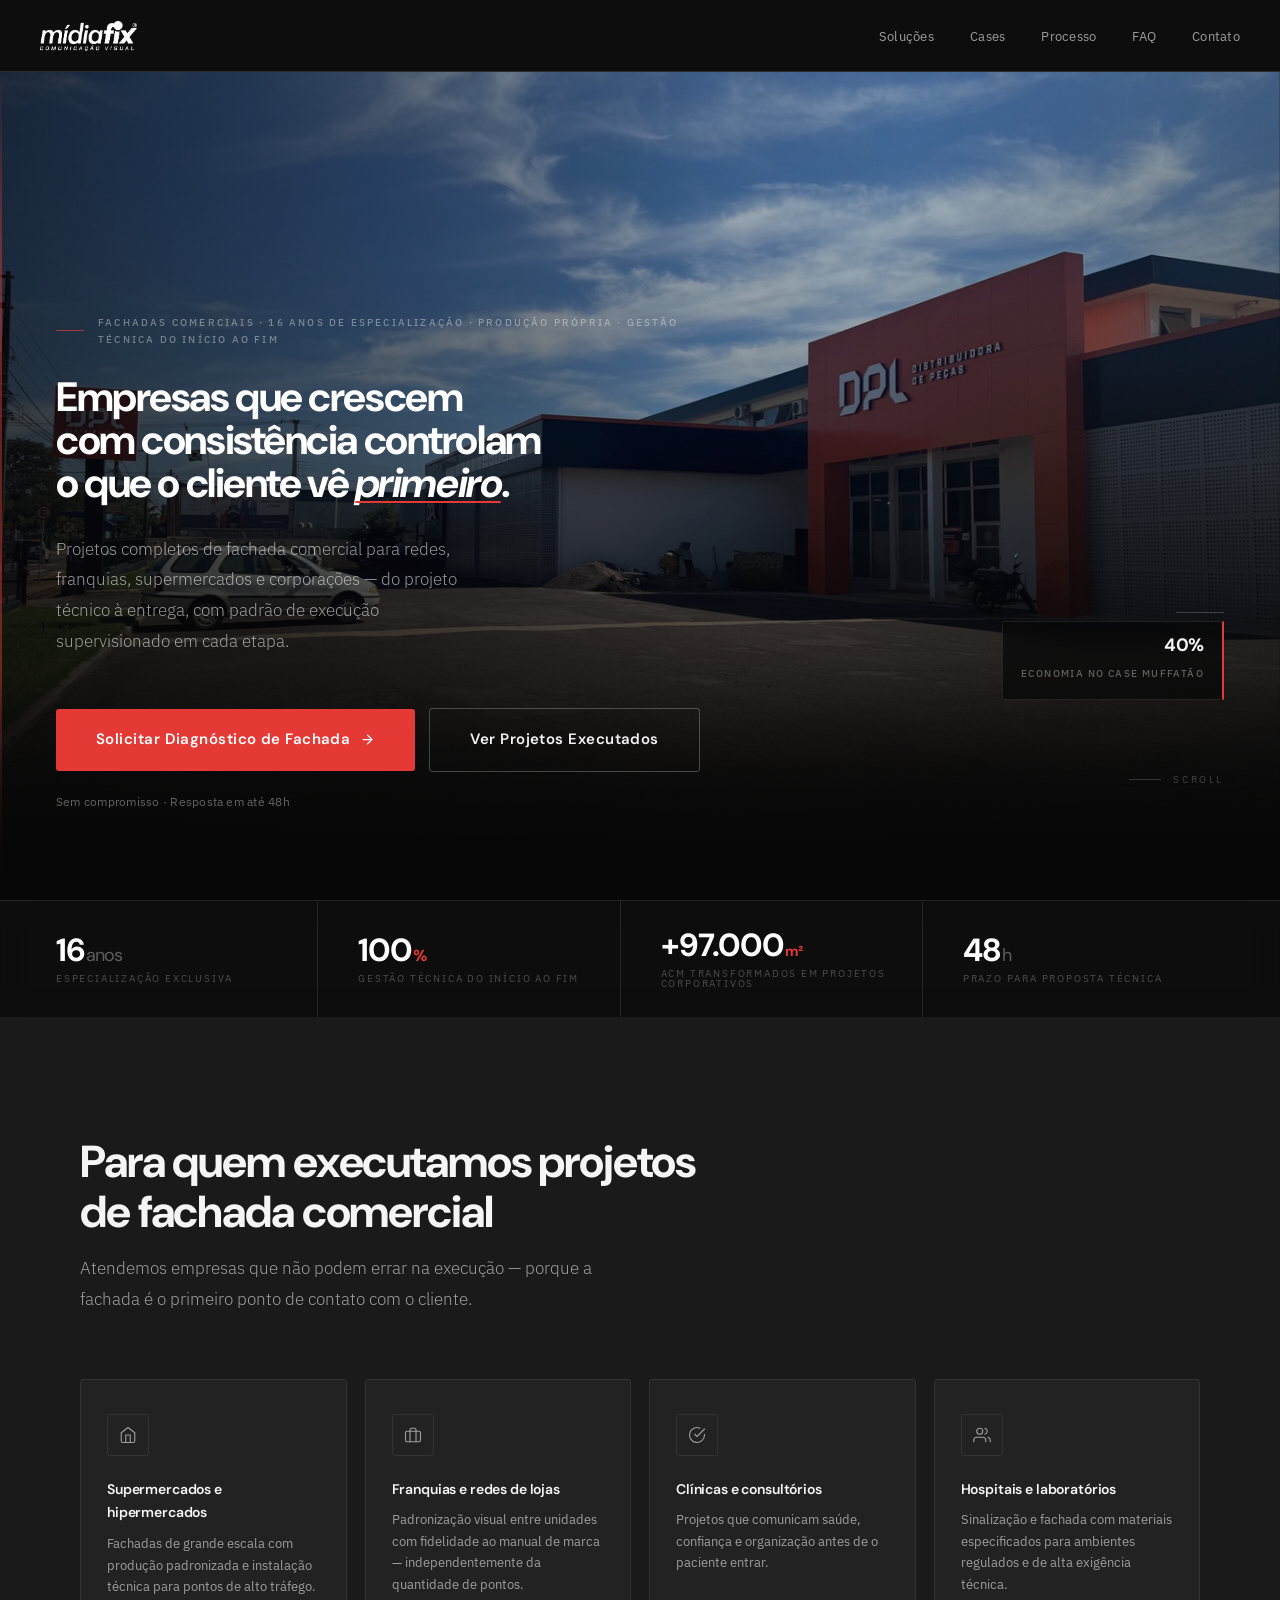
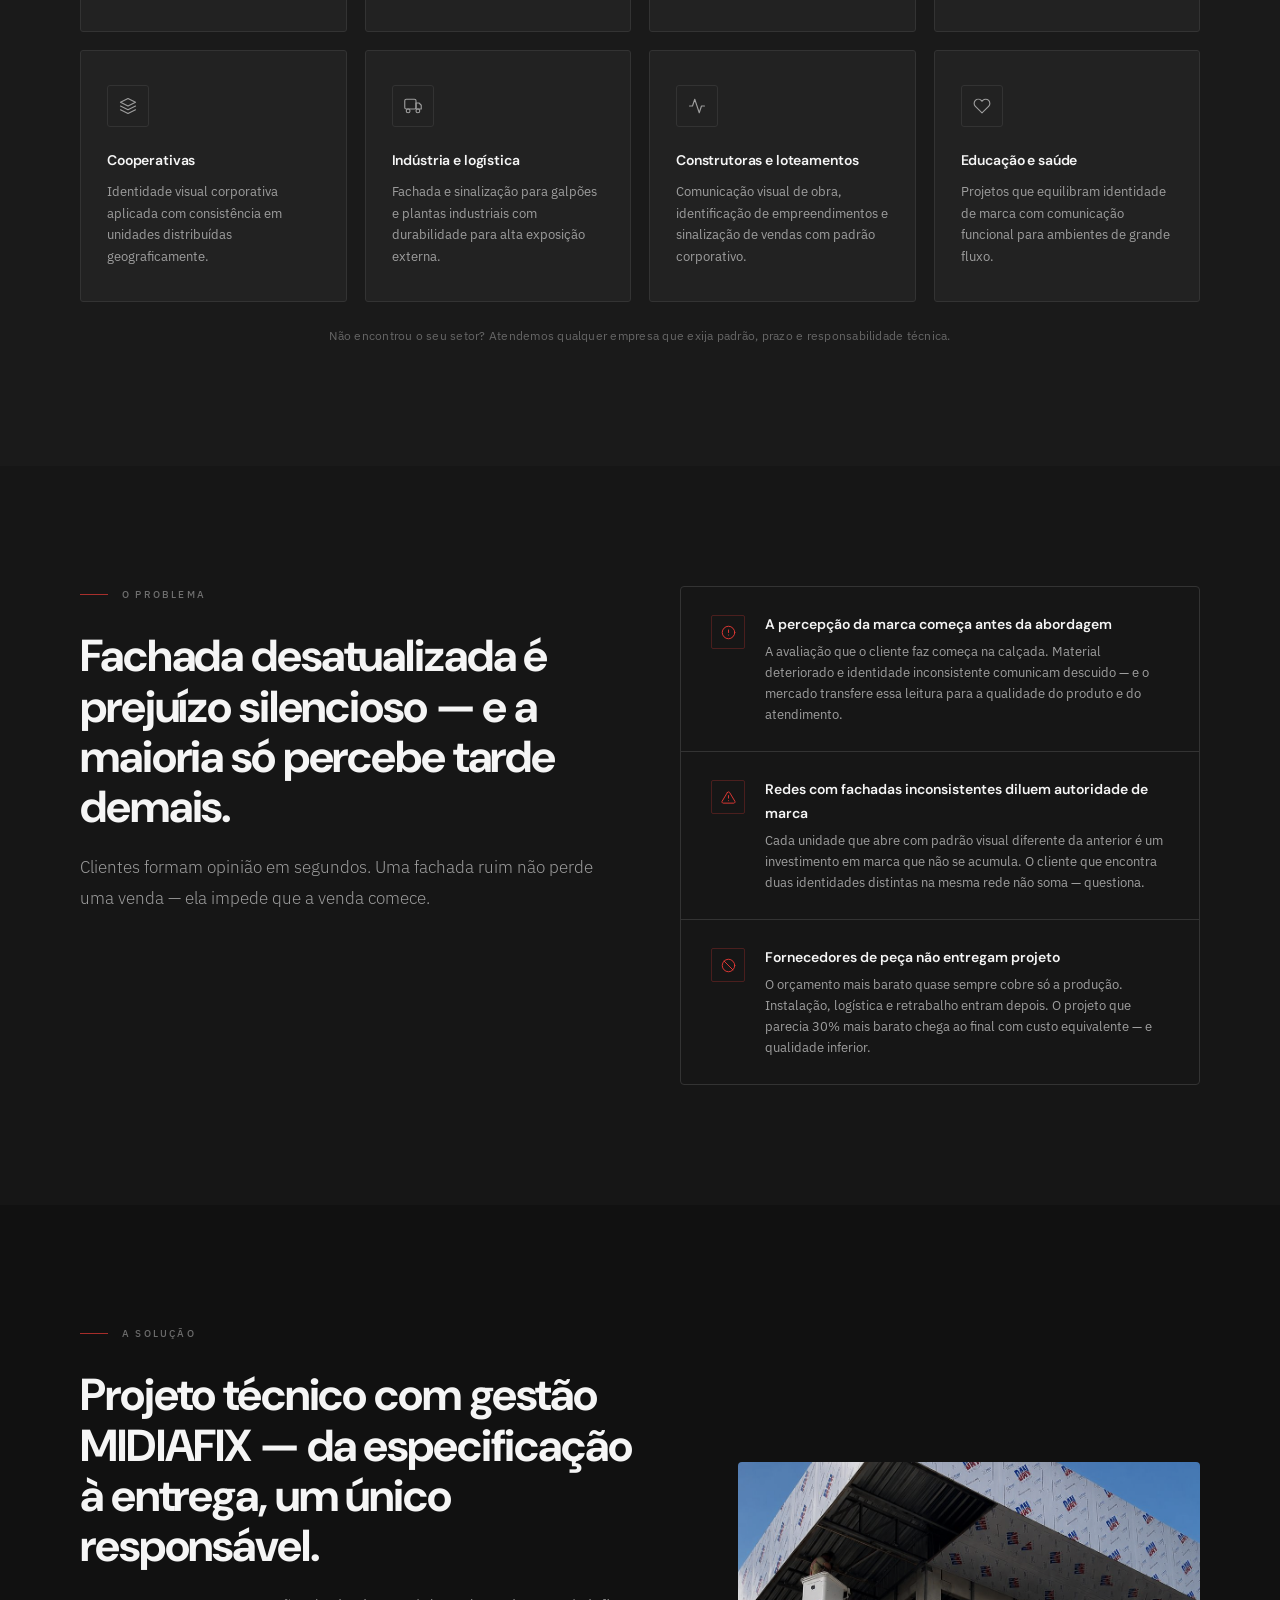
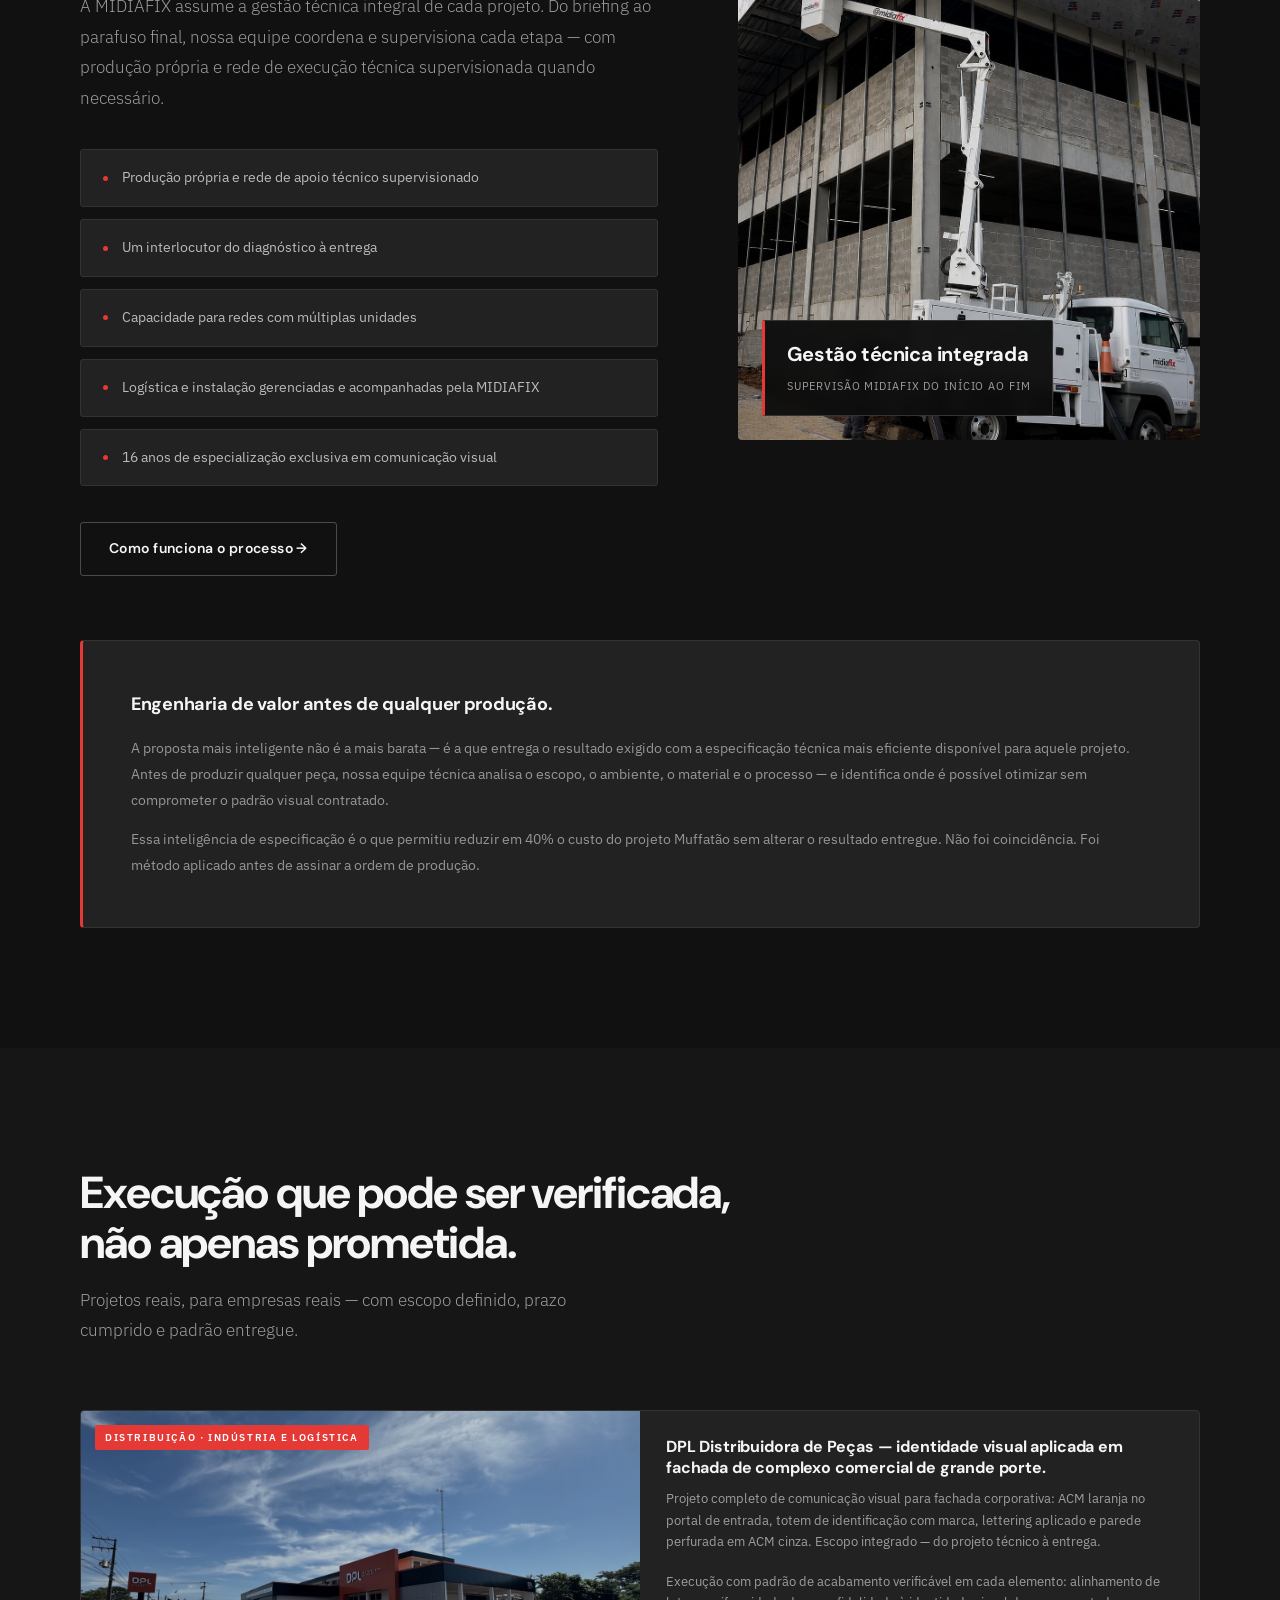
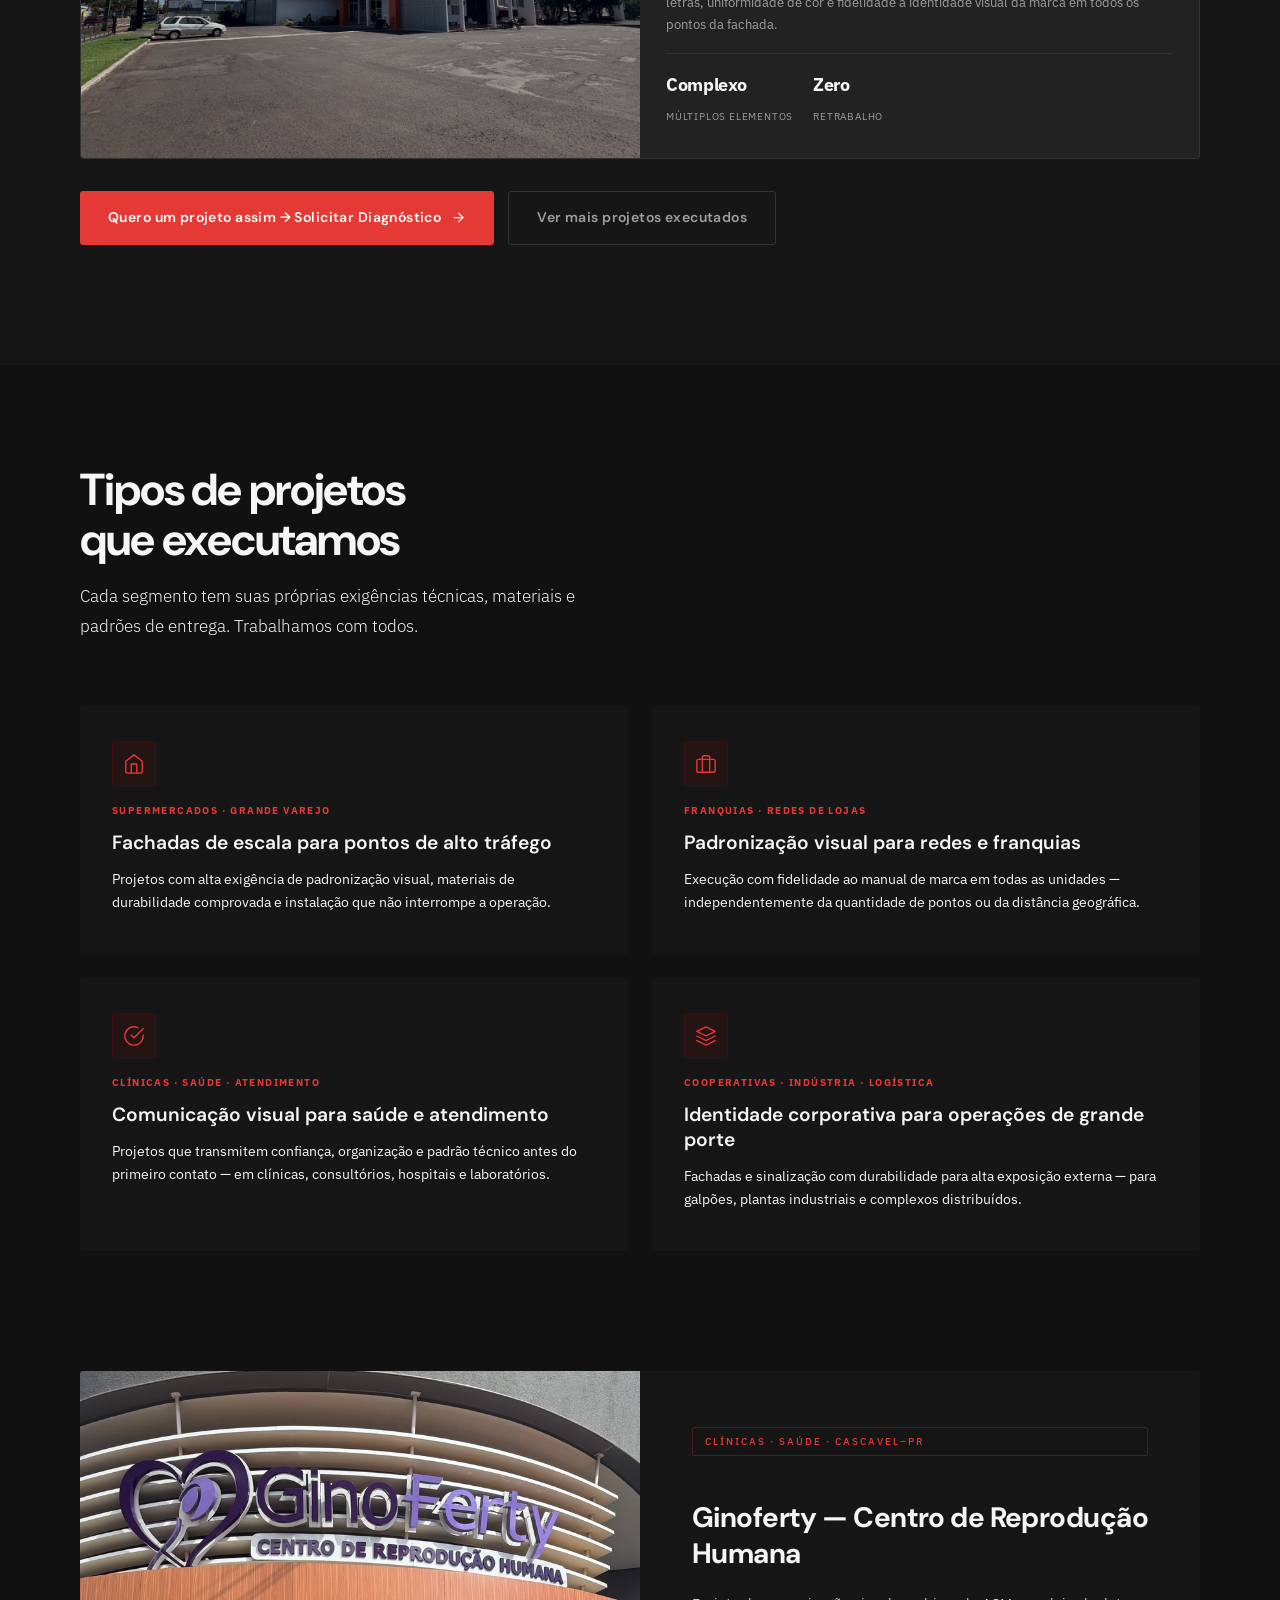
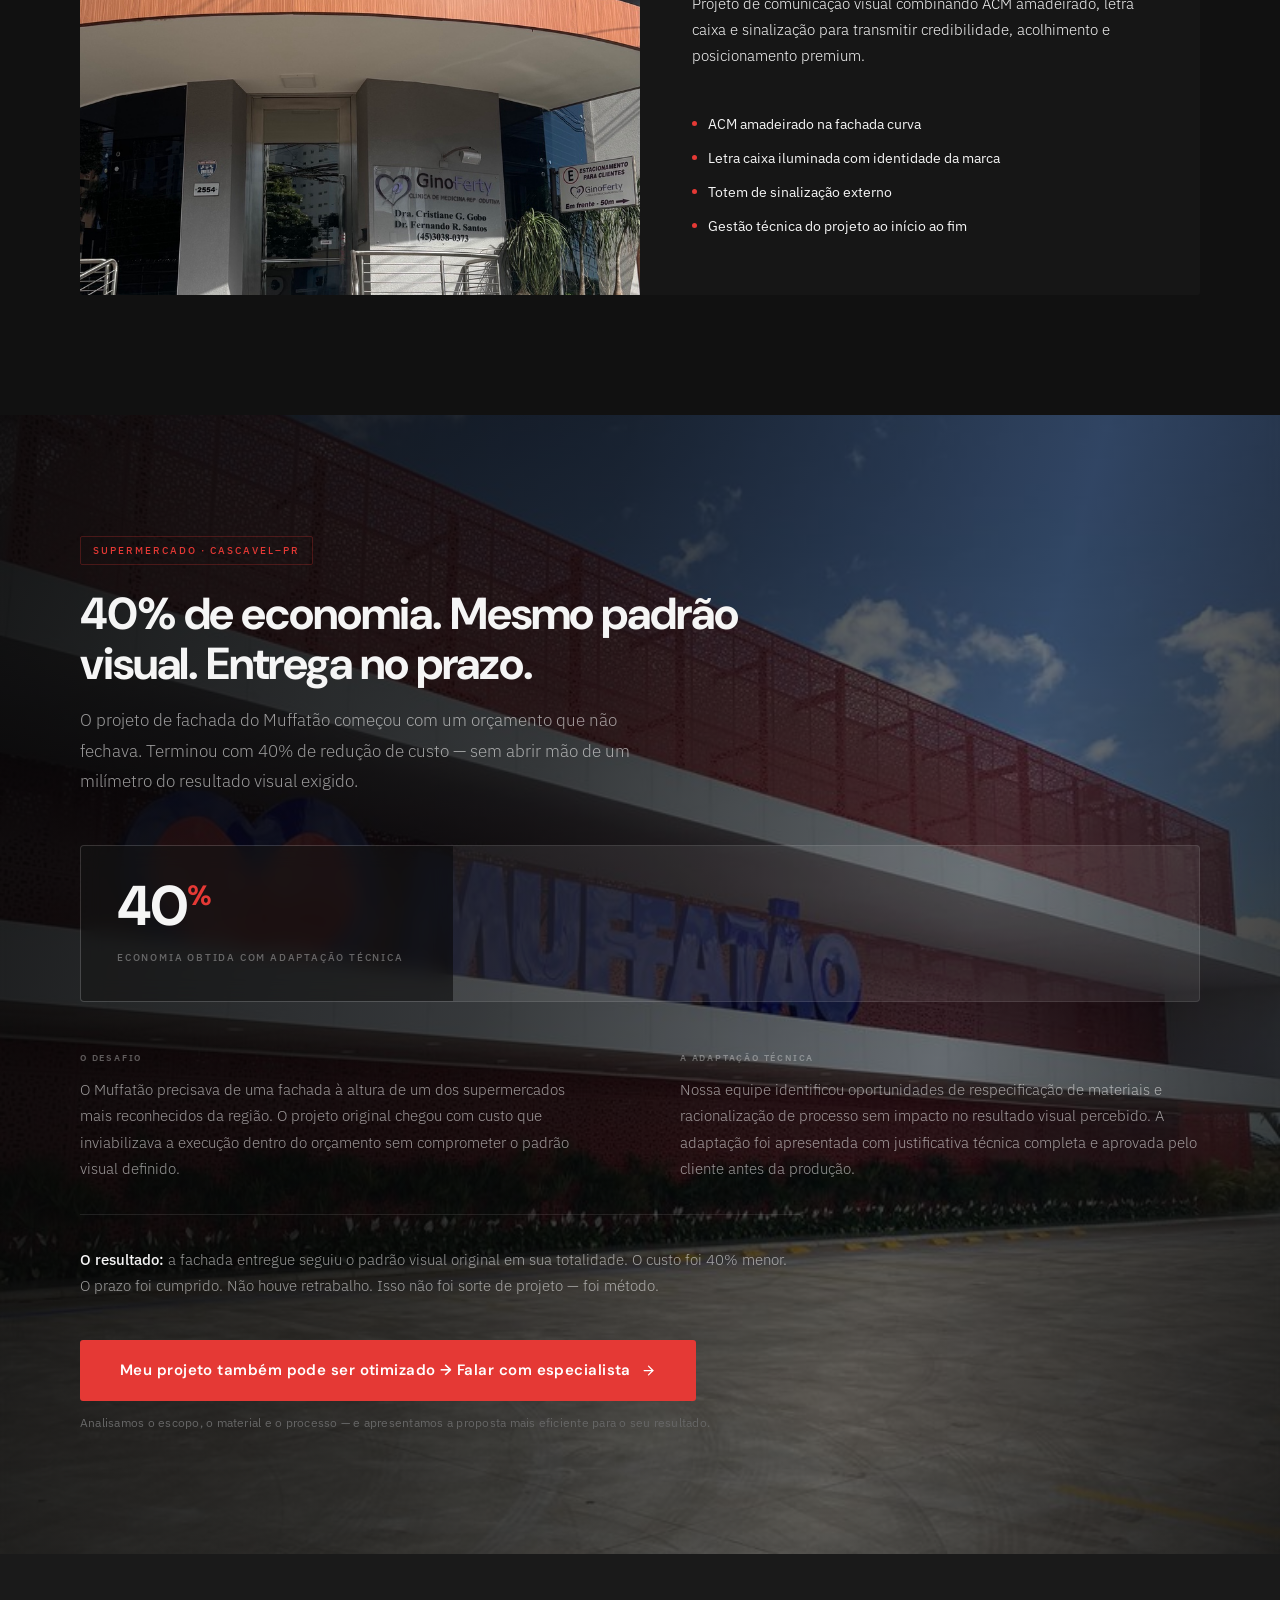
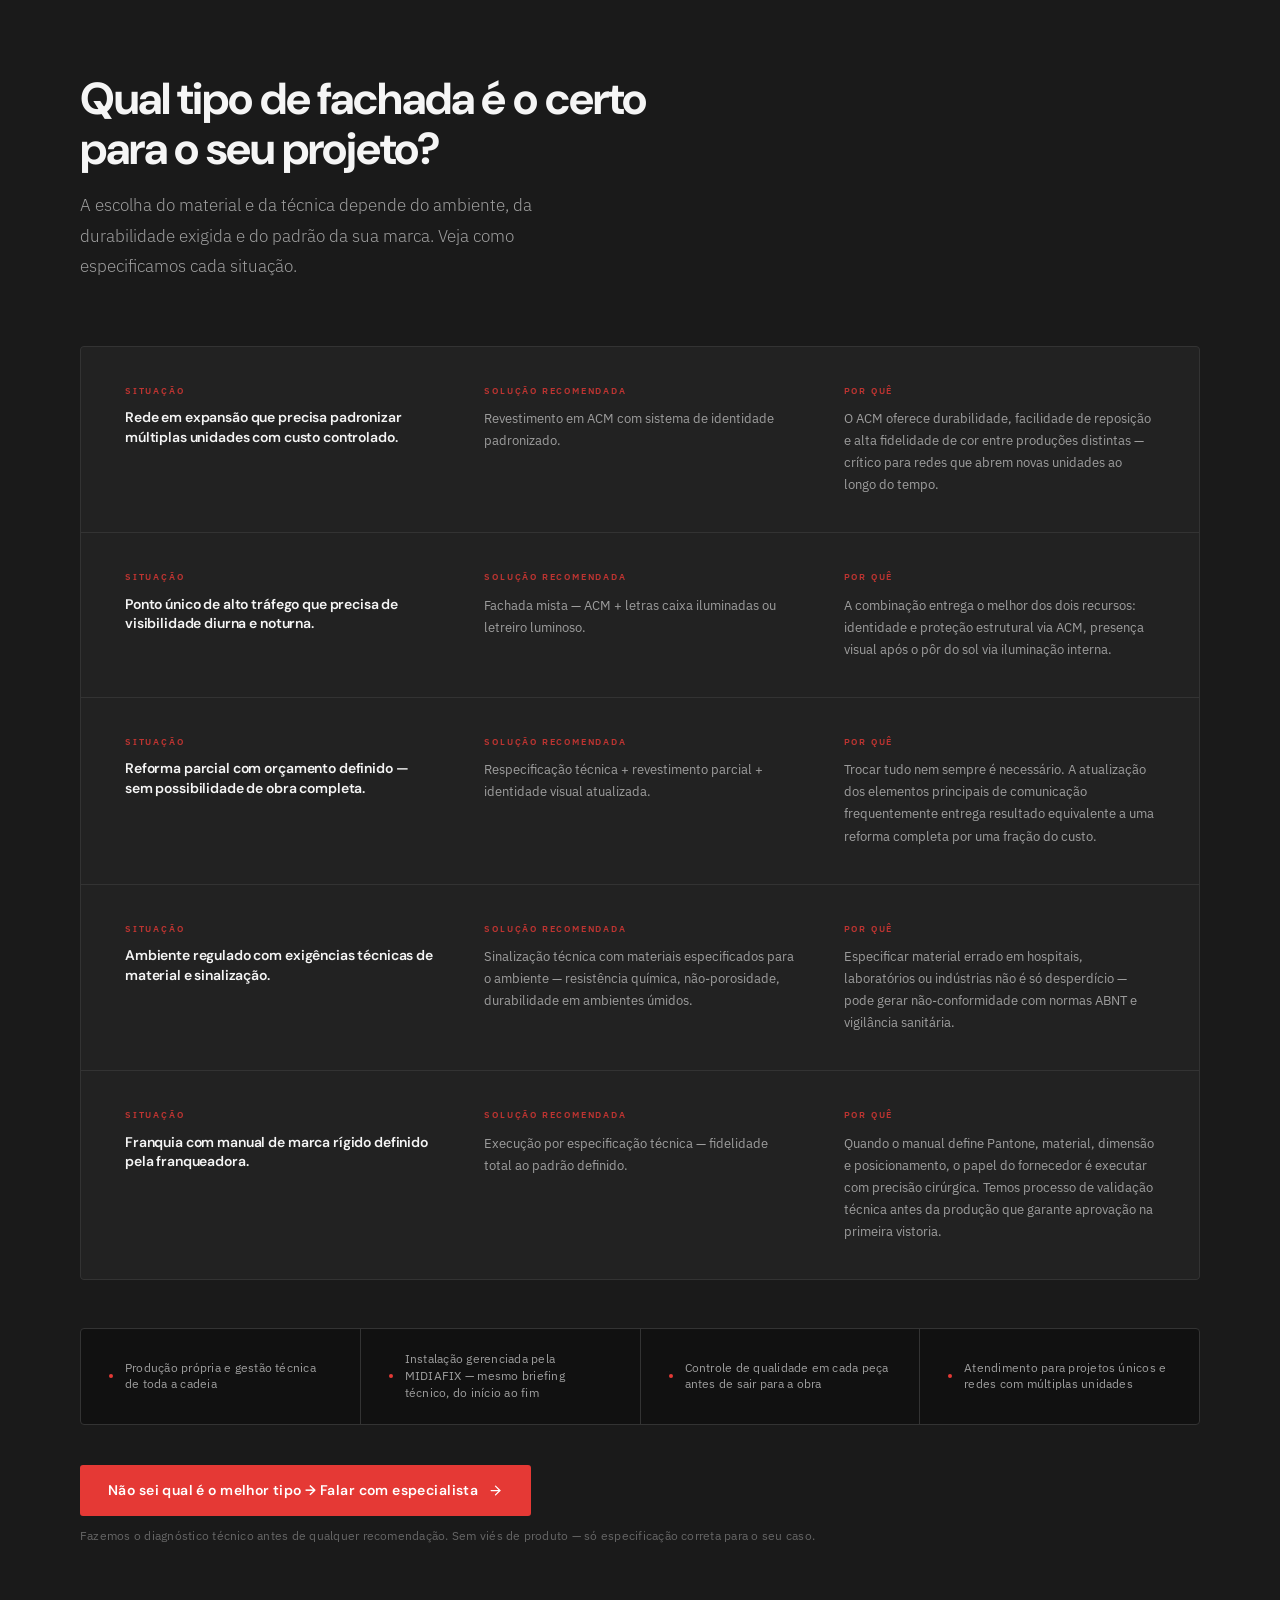
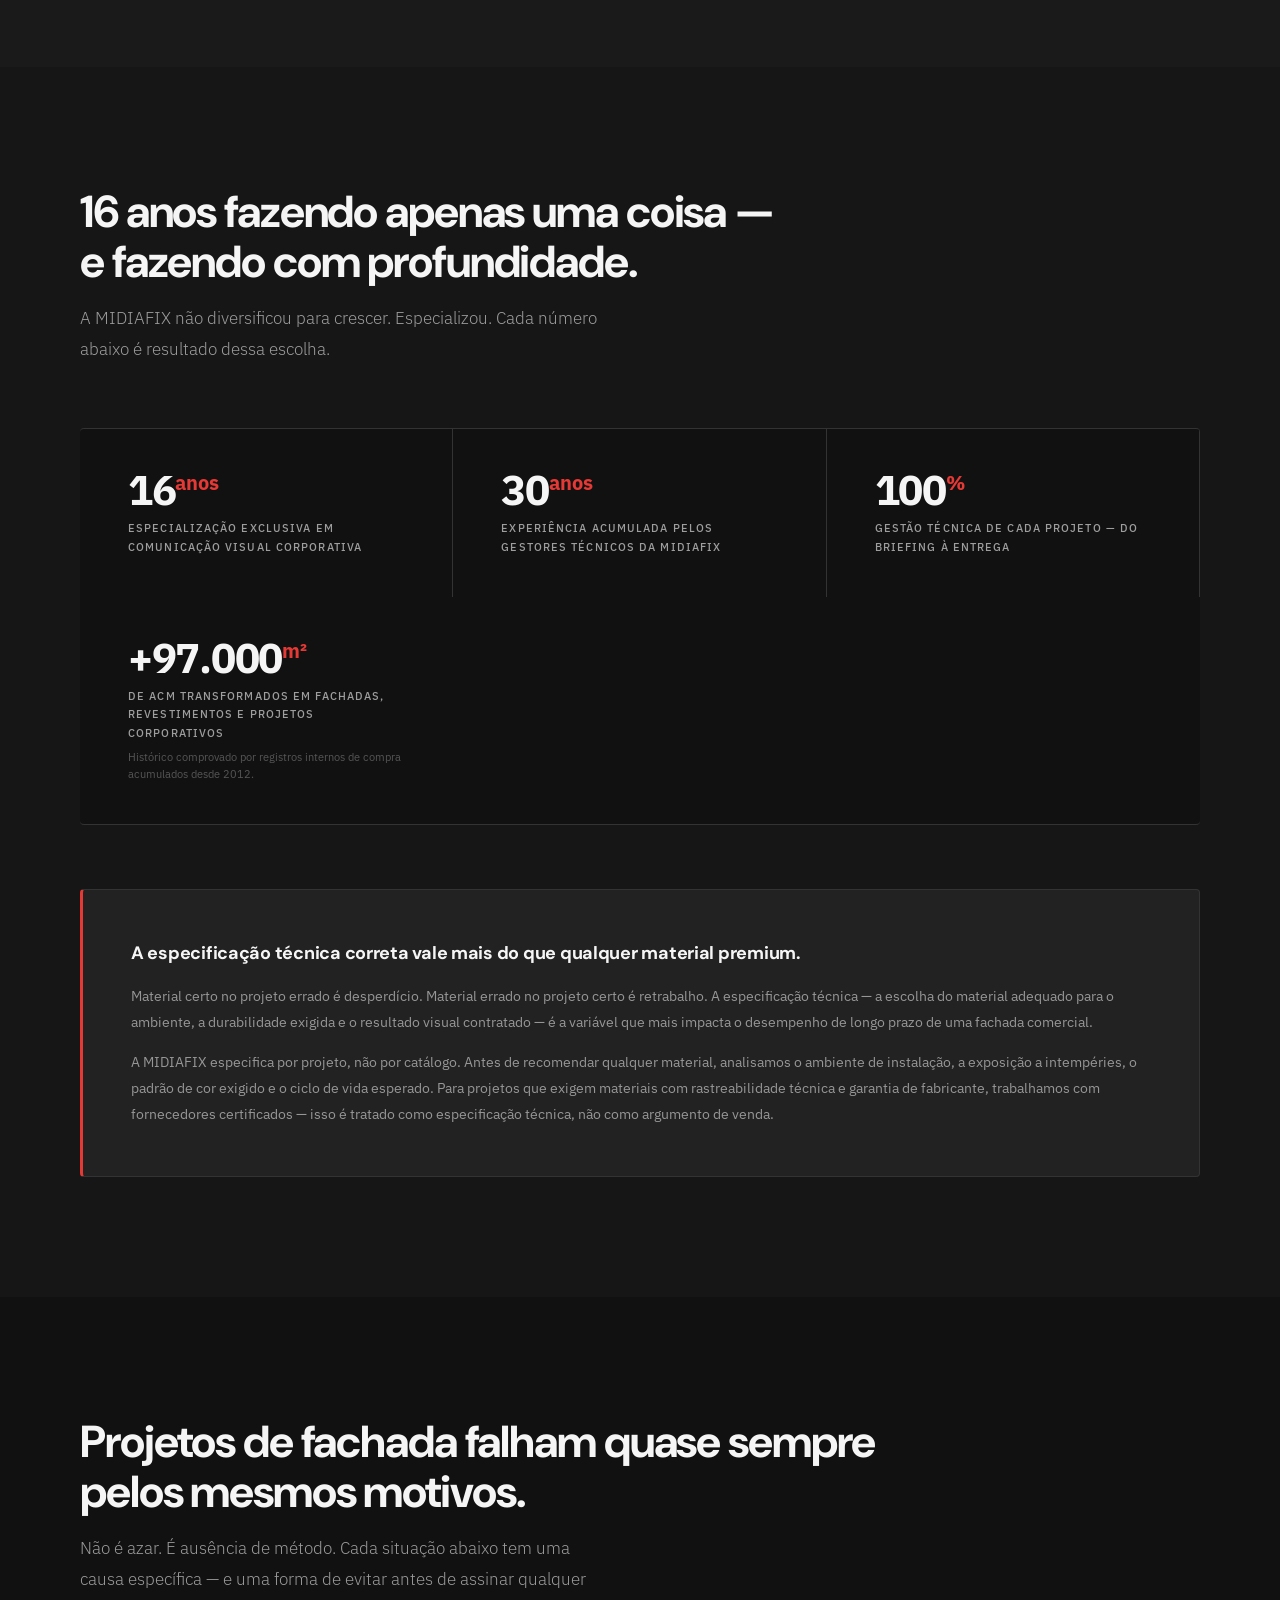
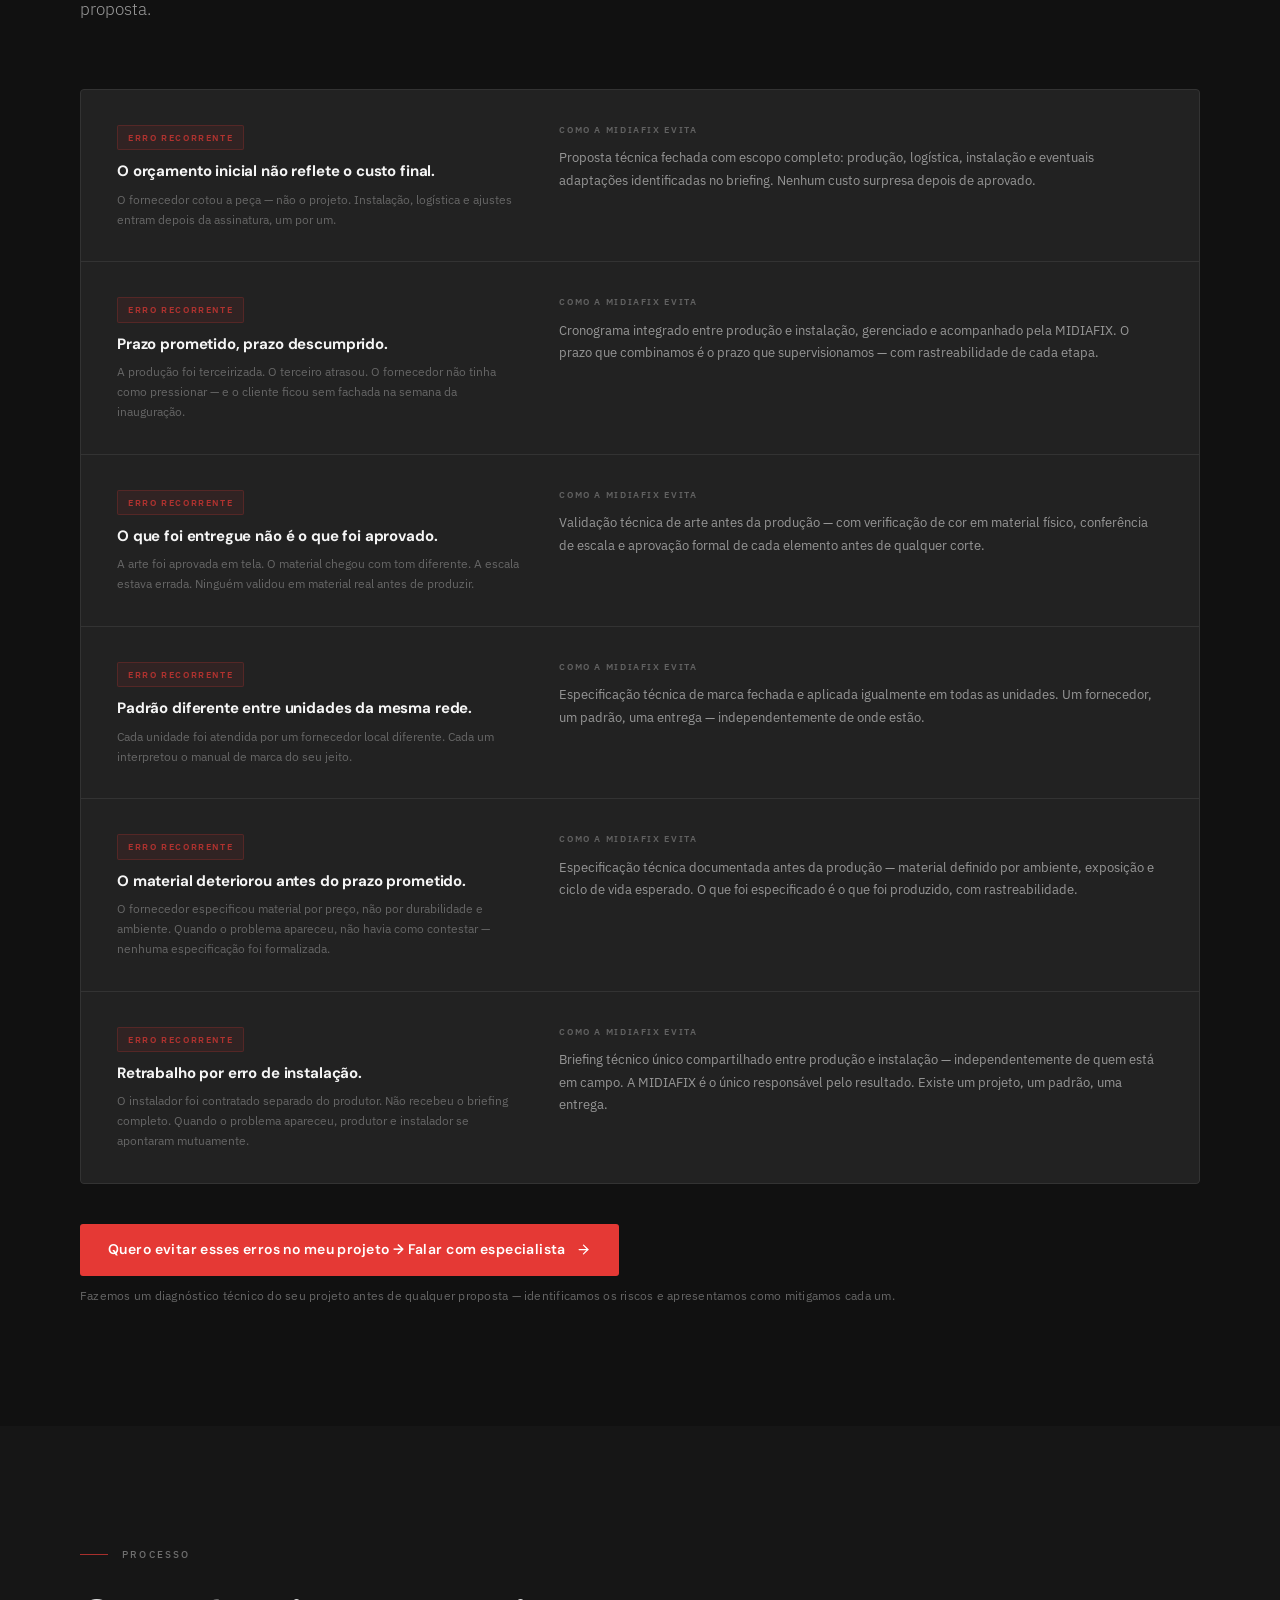
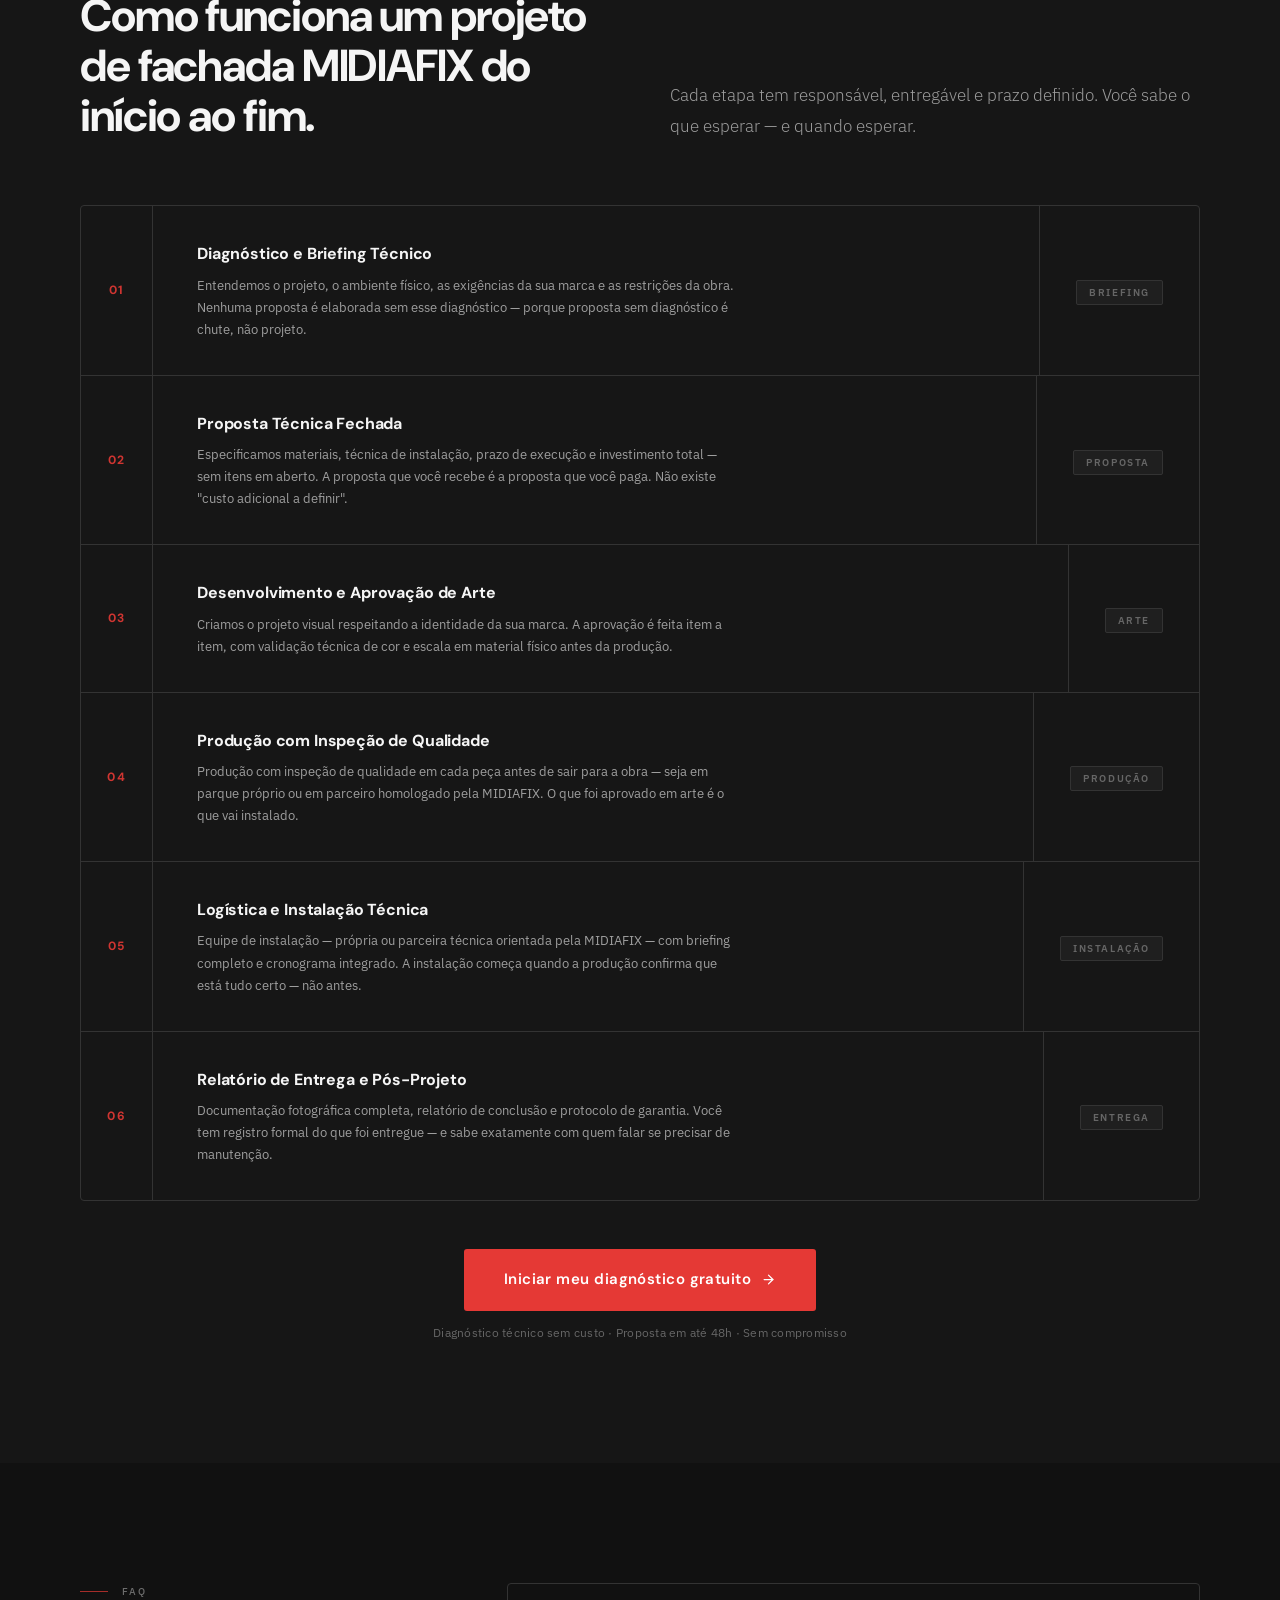
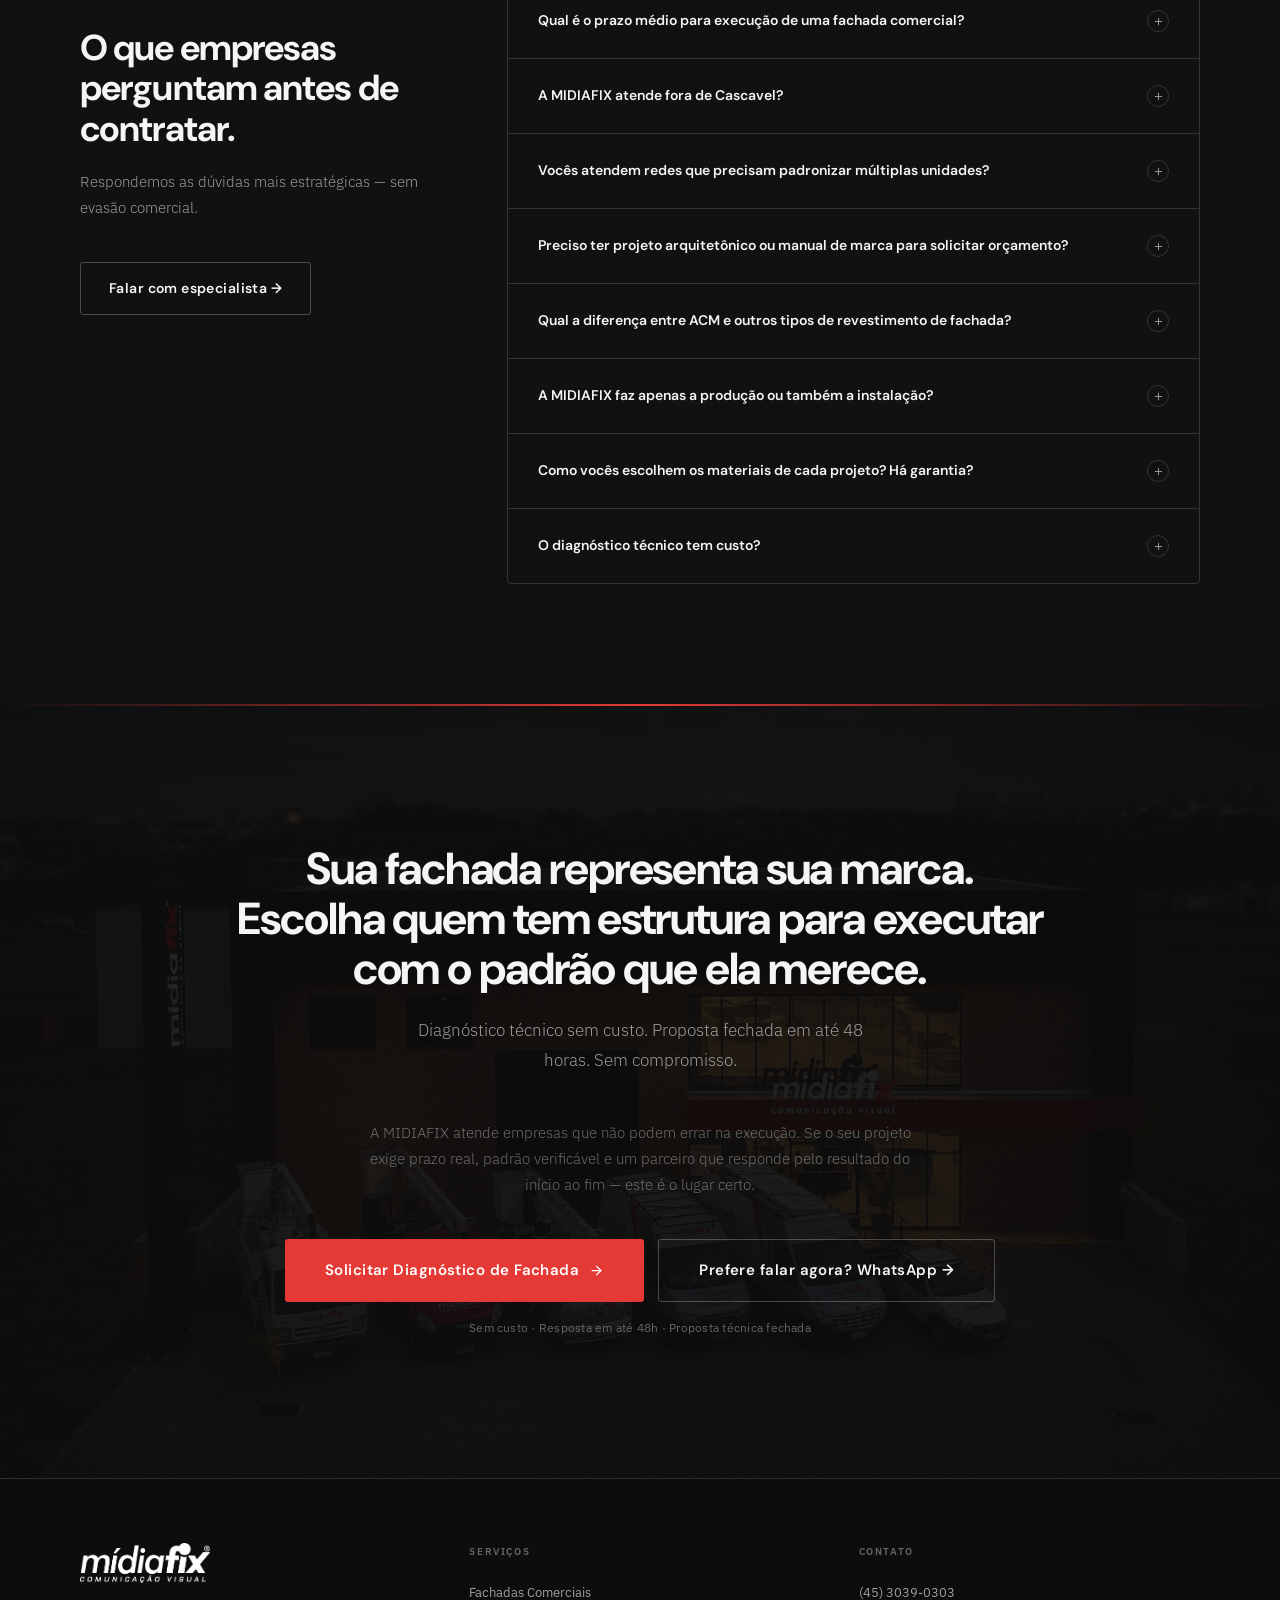
==== commit 959fb6f6: "Substituir KPI veículos por +97.000 m² de ACM em fachadas Hero: versão curta de impacto — sem nota. " ====
--- a/servicos/fachadas-comerciais/index.html
+++ b/servicos/fachadas-comerciais/index.html
@@ -190,6 +190,14 @@
   .fc-destaque-body { padding: 32px 24px; gap: 16px; }
 }
 
+/* ── KPI note (nota subdued dentro de mx-kpi-item) ── */
+.fc-kpi-note {
+  font-size: 11px;
+  color: rgba(245,245,245,0.30);
+  line-height: 1.6;
+  margin-top: 6px;
+}
+
 /* ── S6 Muffatão ── */
 .fc-muffatao {
   position: relative;
@@ -535,8 +543,8 @@
     <div class="mx-hero-meta-label">Gestão técnica do início ao fim</div>
   </div>
   <div class="mx-hero-meta-item">
-    <div class="mx-hero-meta-value">+300</div>
-    <div class="mx-hero-meta-label">Veículos envelopados/mês</div>
+    <div class="mx-hero-meta-value">+97.000<sup style="font-size:0.45em;color:var(--mx-red);">m²</sup></div>
+    <div class="mx-hero-meta-label">ACM transformados em projetos corporativos</div>
   </div>
   <div class="mx-hero-meta-item">
     <div class="mx-hero-meta-value">48<span class="mx-hero-meta-plus">h</span></div>
@@ -1081,8 +1089,9 @@
         </div>
 
         <div class="mx-kpi-item">
-          <div class="mx-kpi-value">+300</div>
-          <div class="mx-kpi-label">Veículos envelopados por mês — prova de estrutura operacional para volume</div>
+          <div class="mx-kpi-value">+97.000<sup>m²</sup></div>
+          <div class="mx-kpi-label">de ACM transformados em fachadas, revestimentos e projetos corporativos</div>
+          <div class="fc-kpi-note">Histórico comprovado por registros internos de compra acumulados desde 2012.</div>
         </div>
 
       </div>
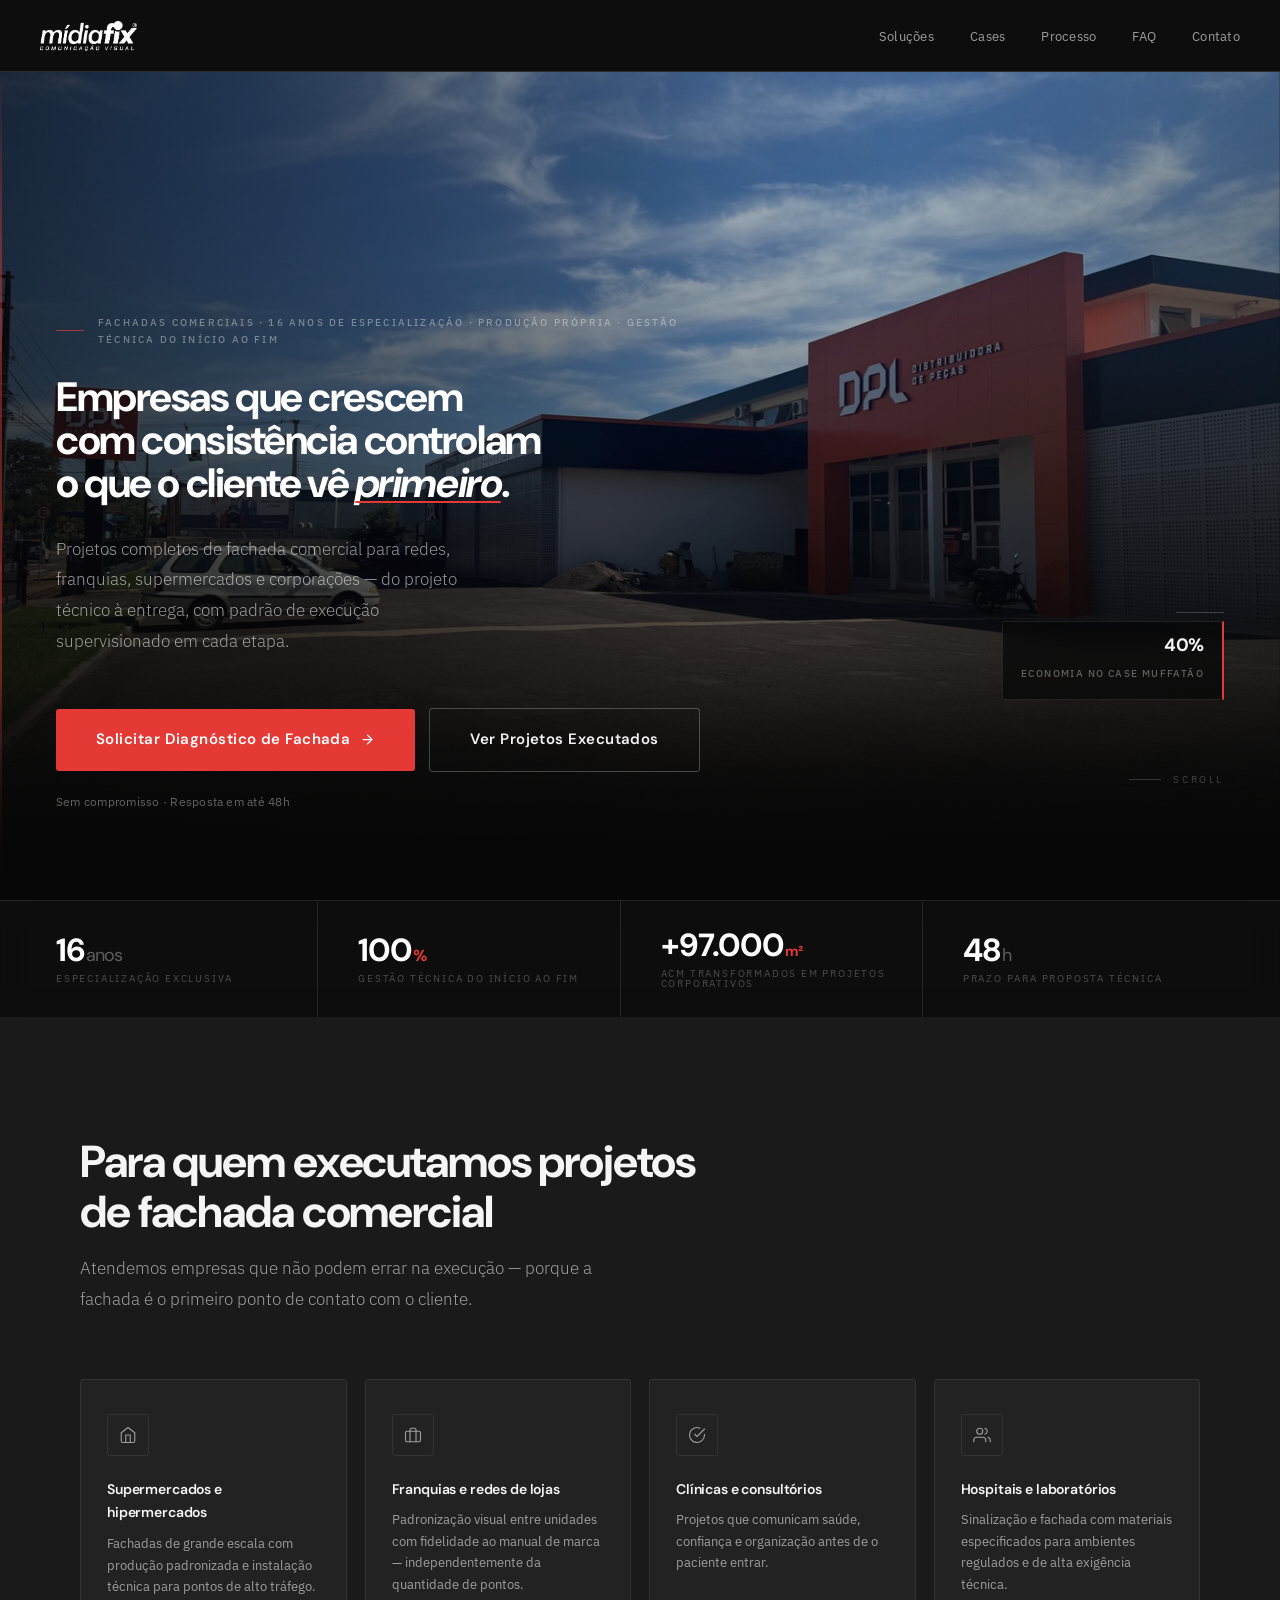
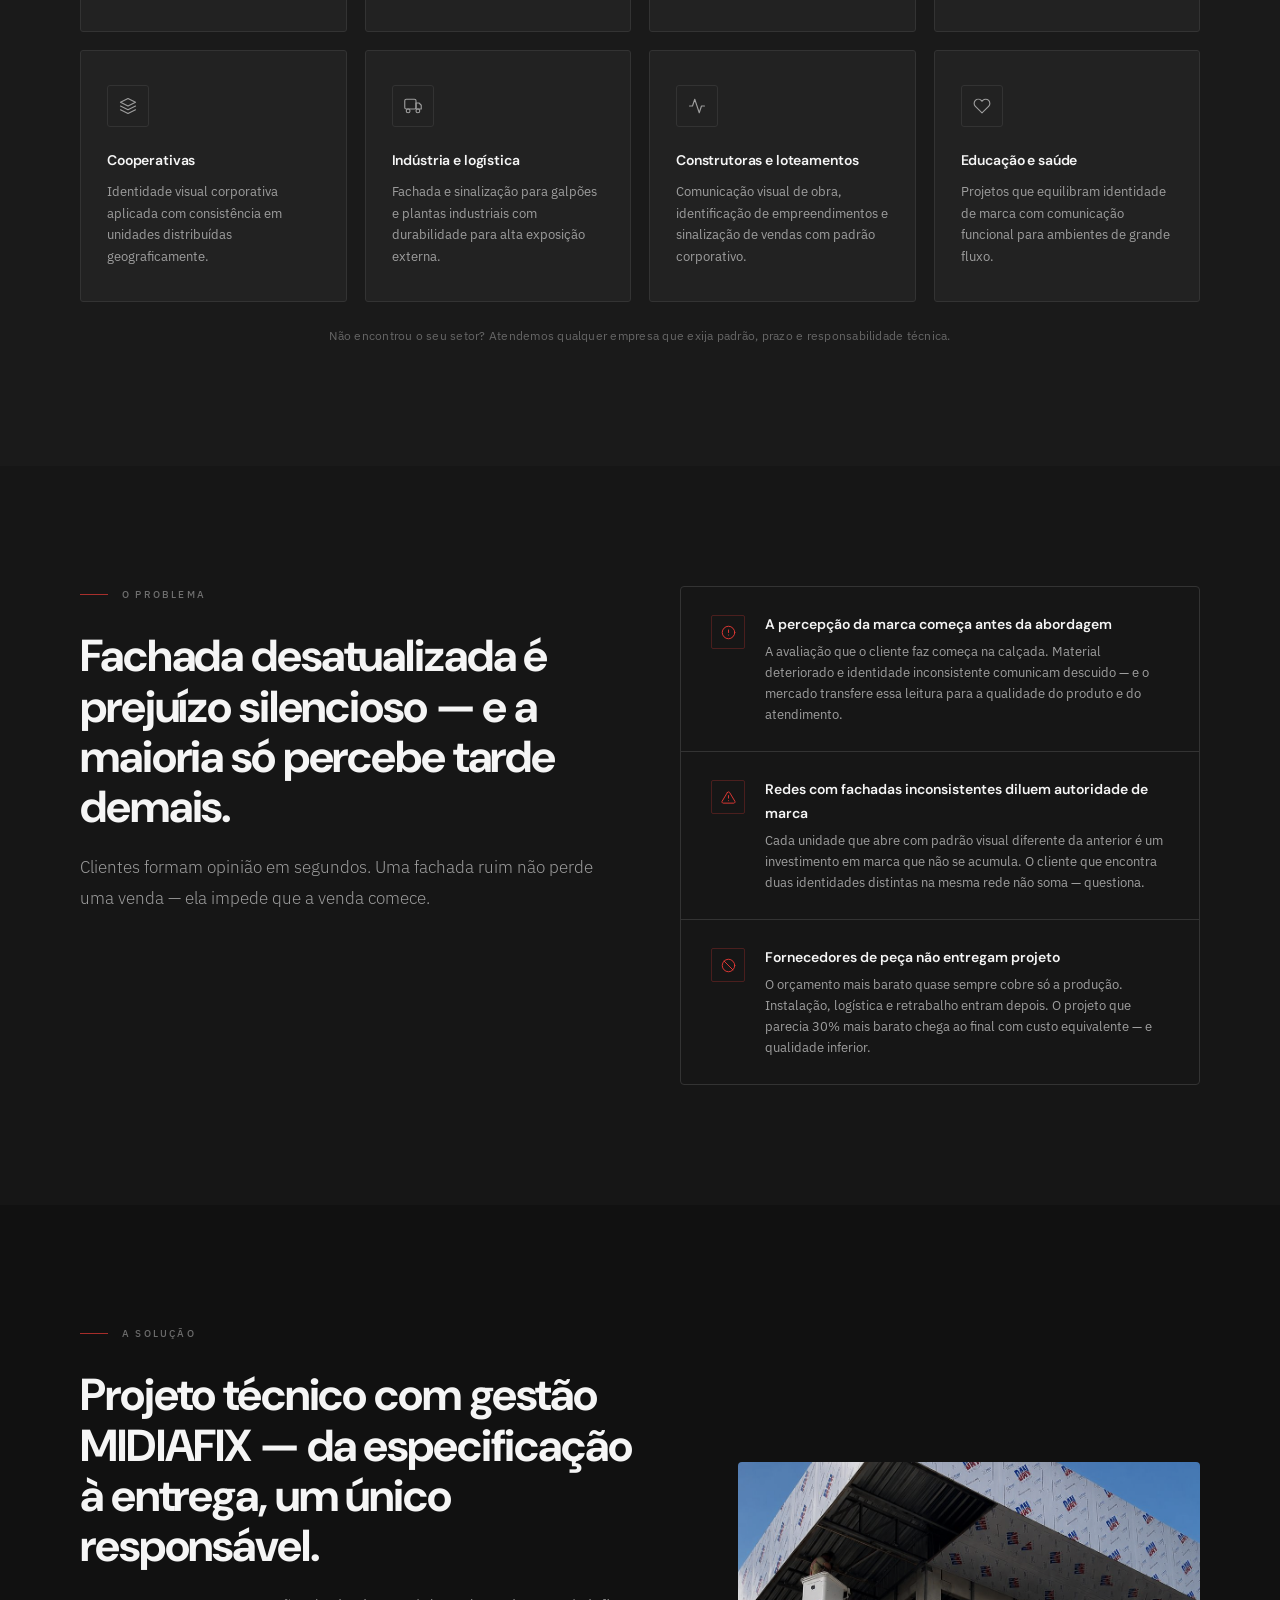
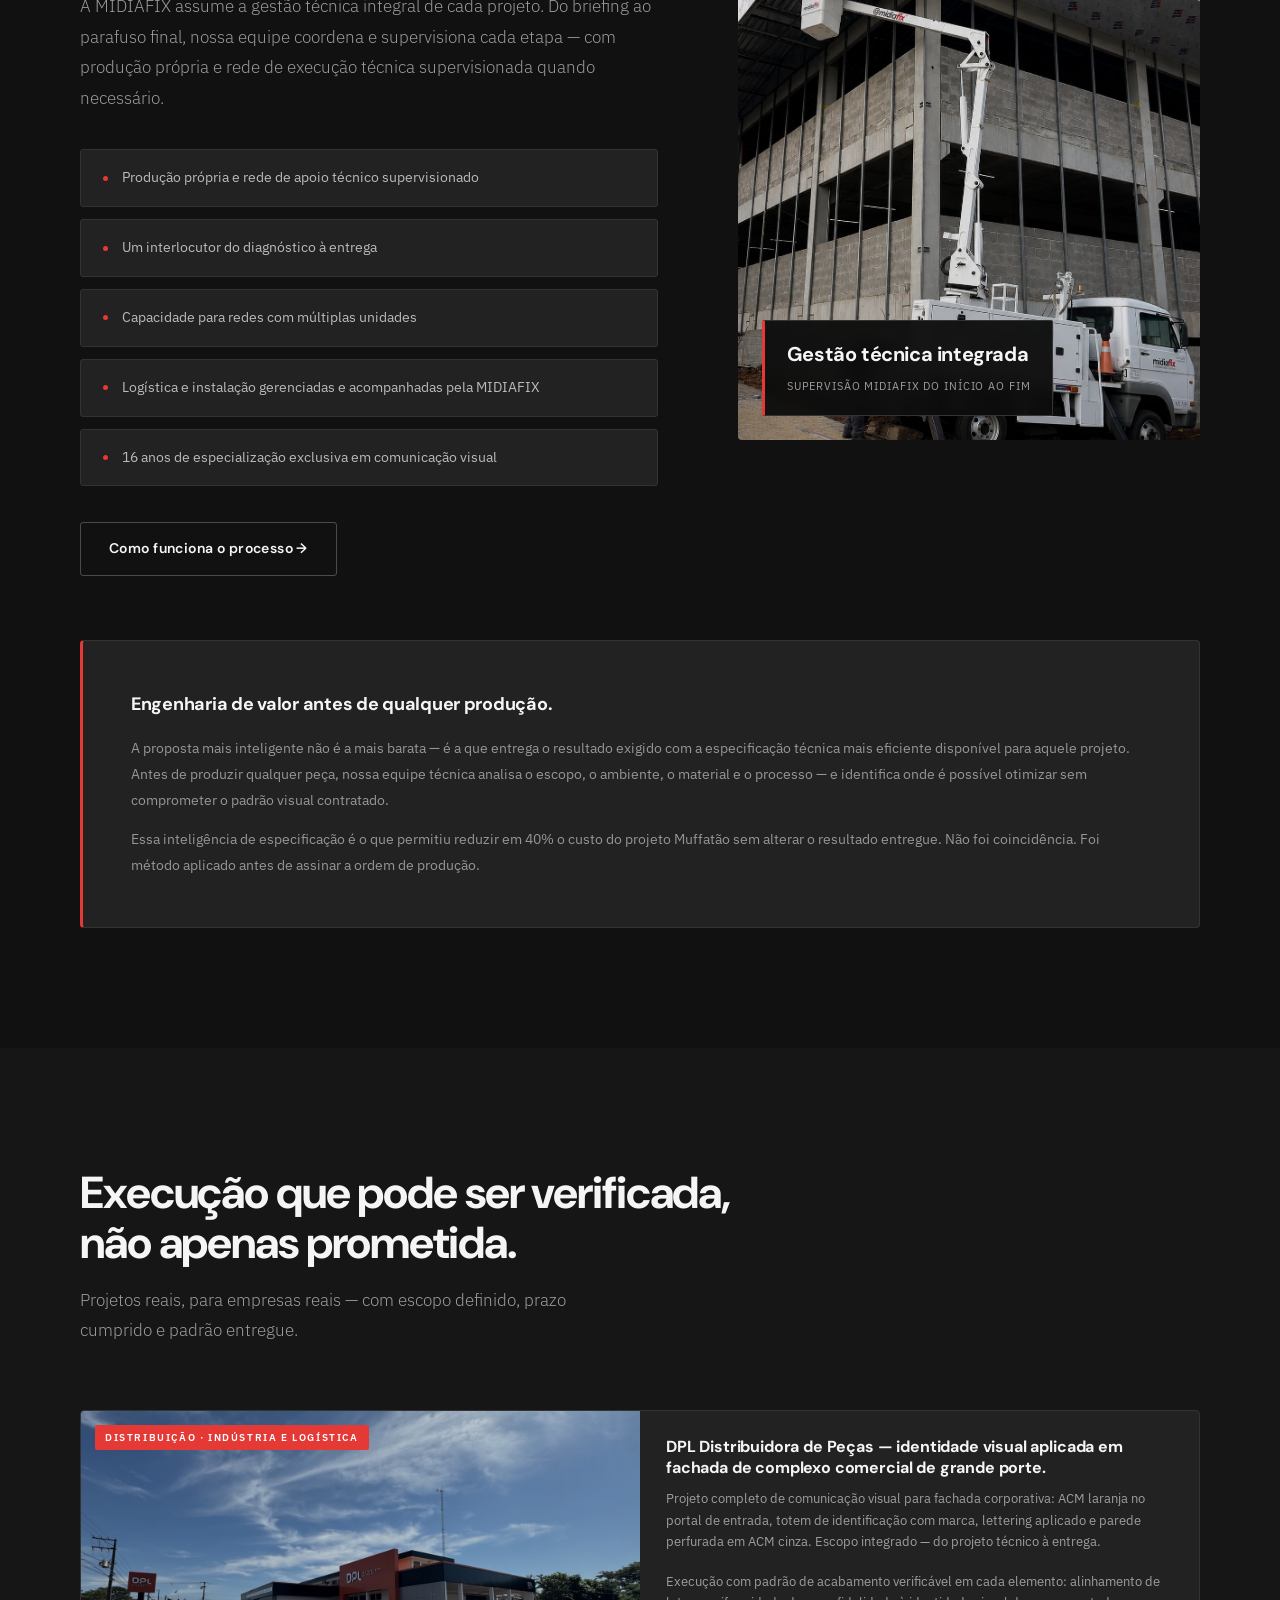
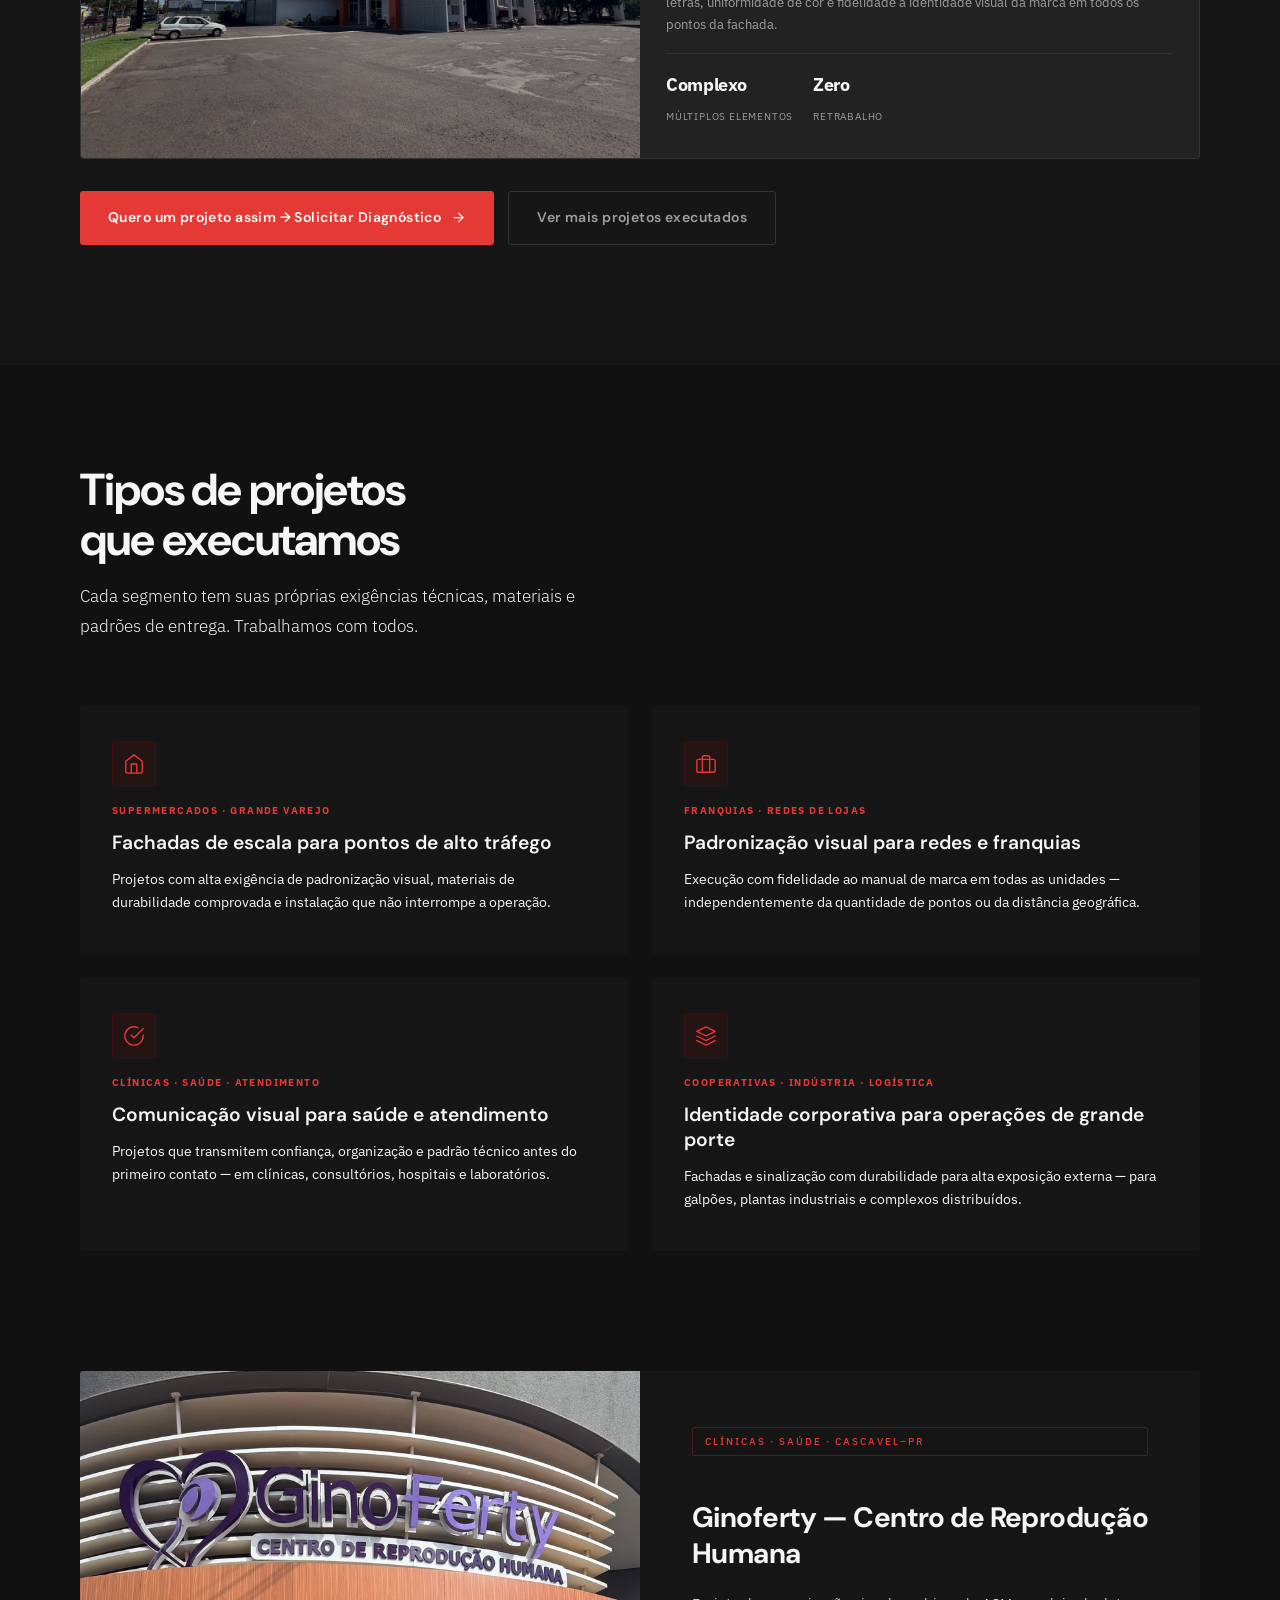
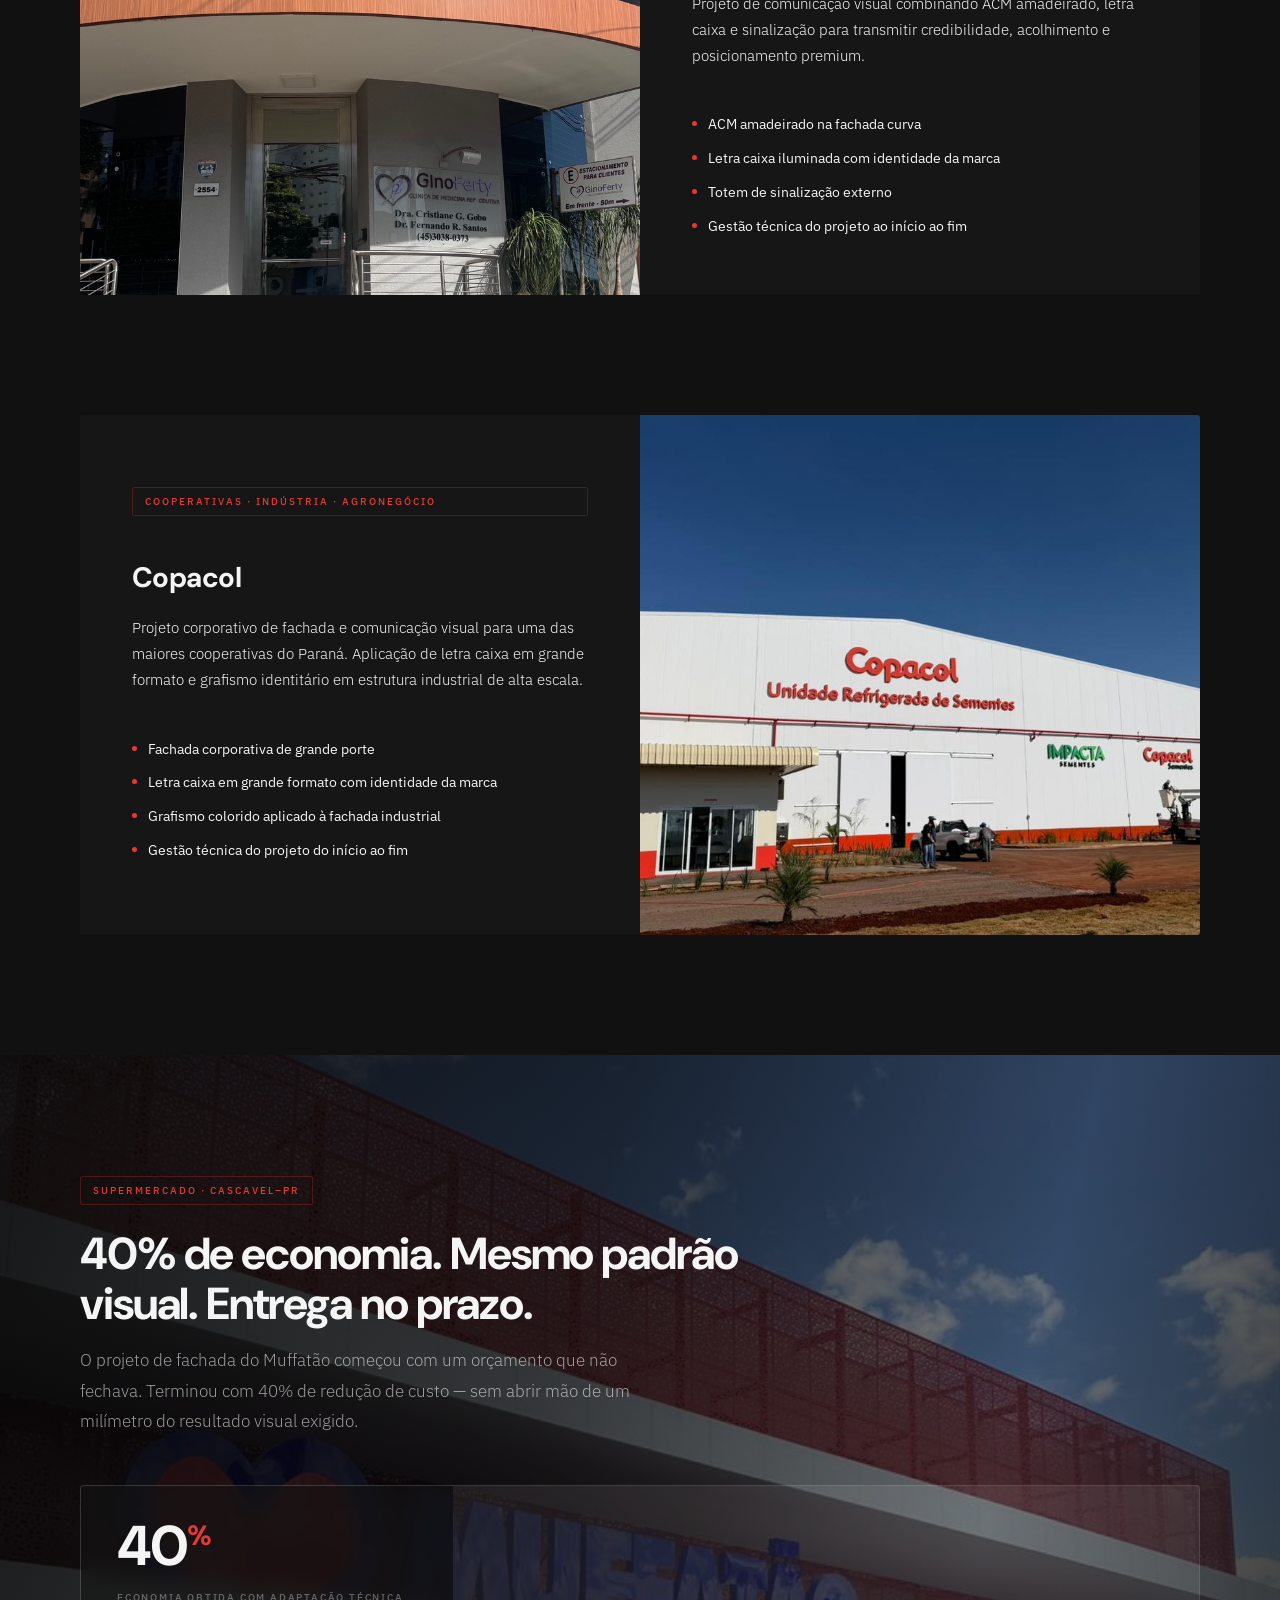
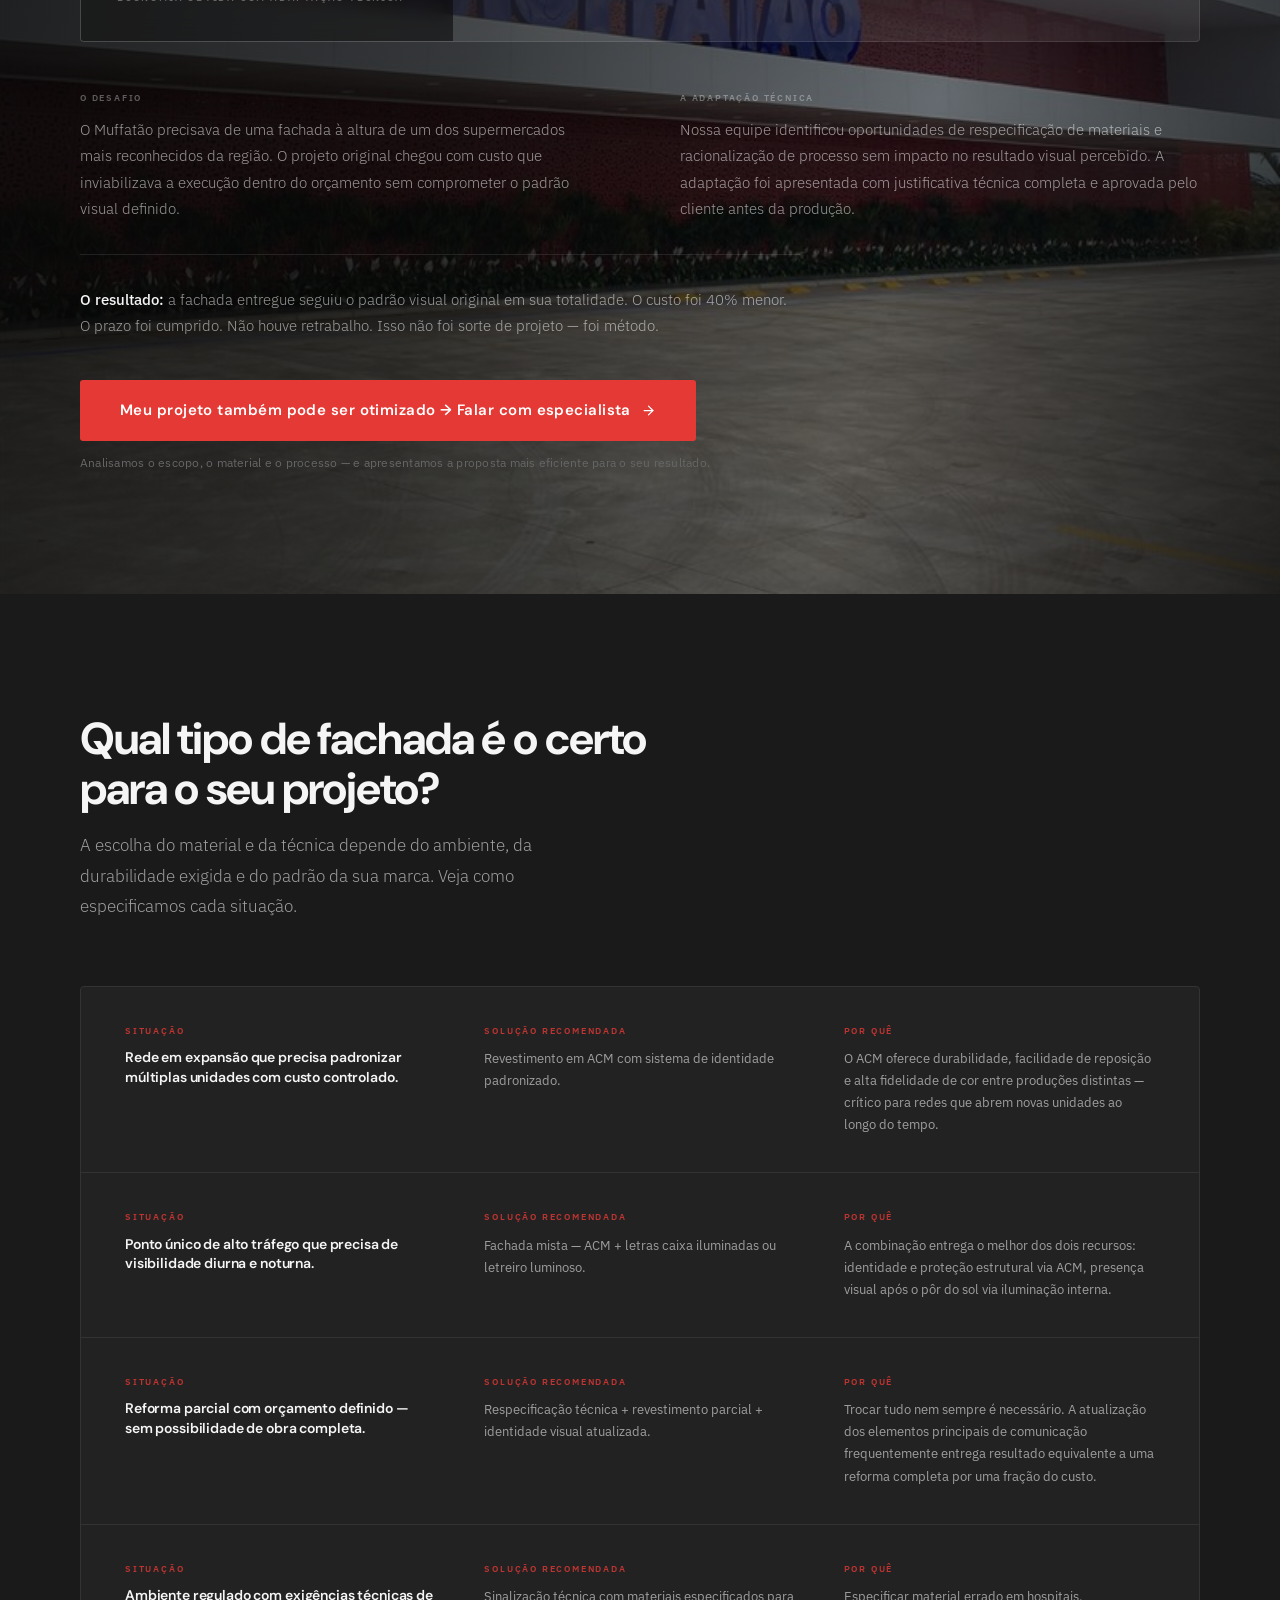
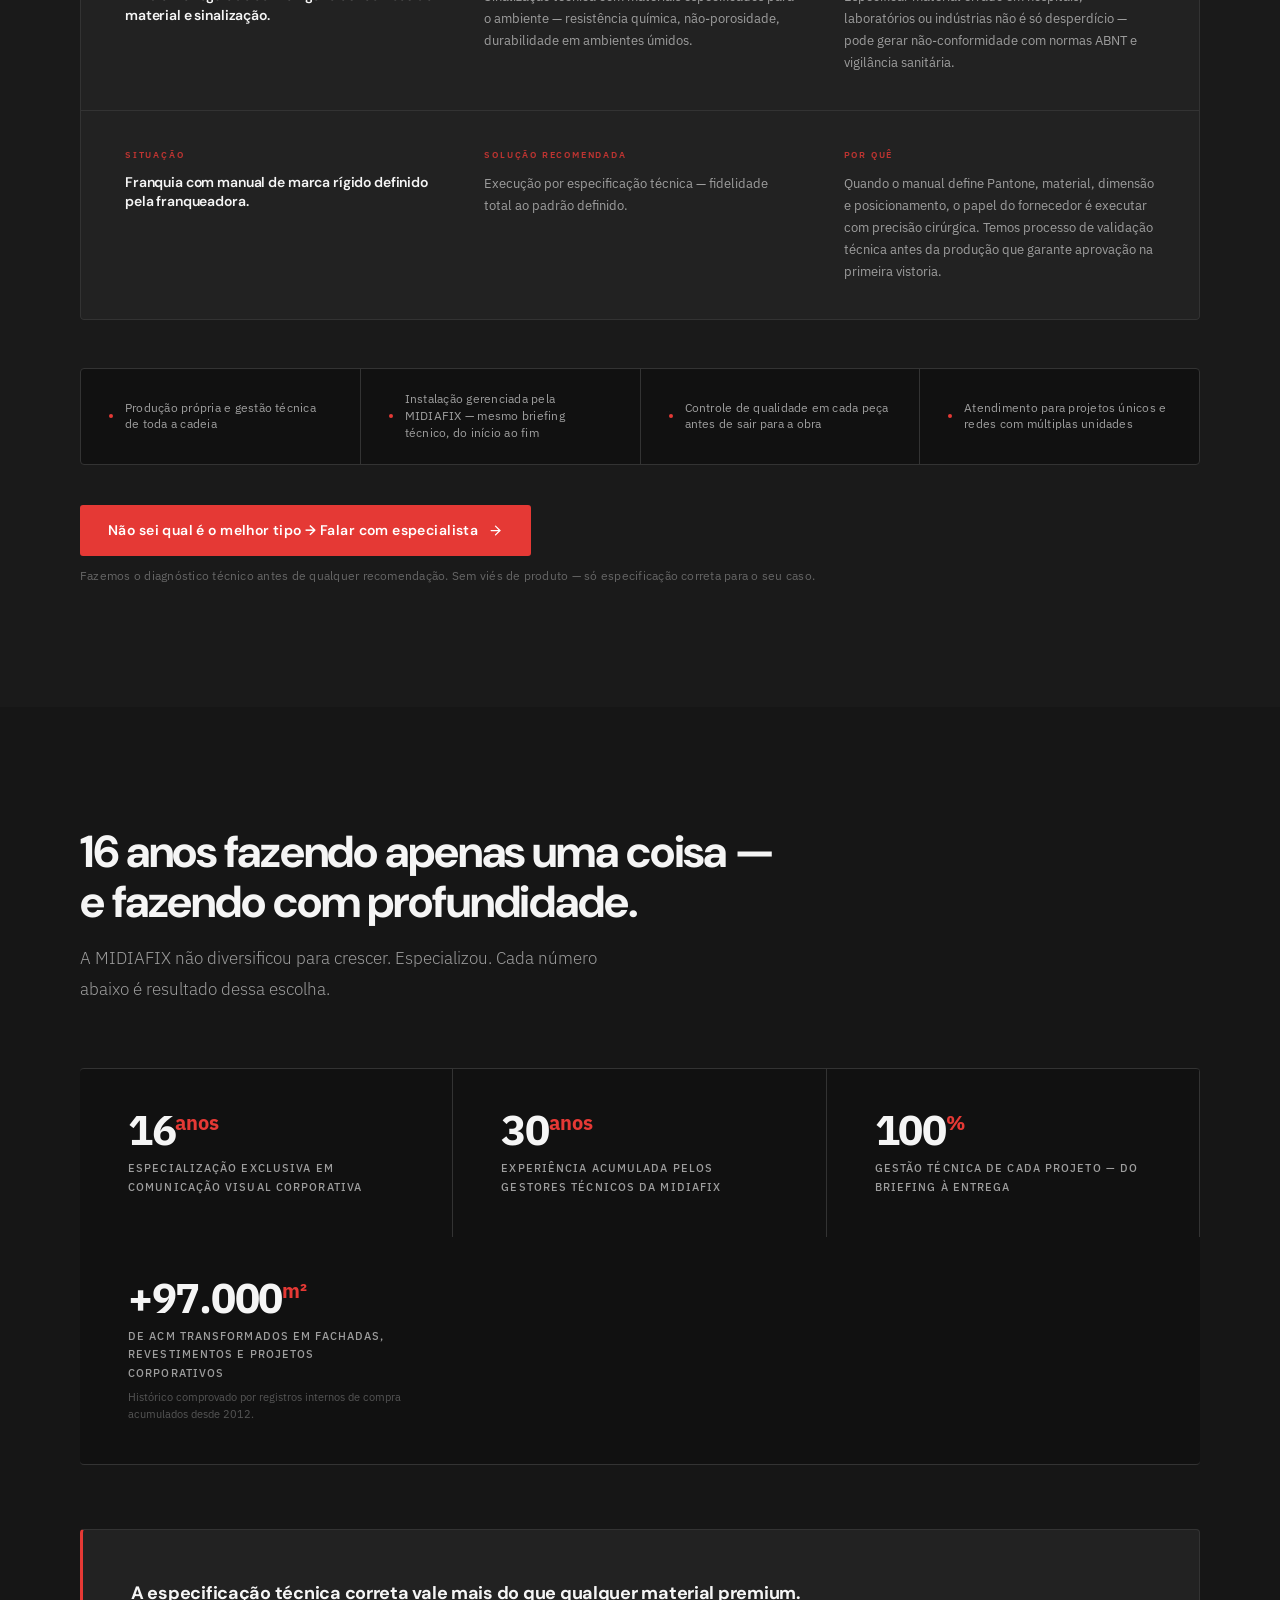
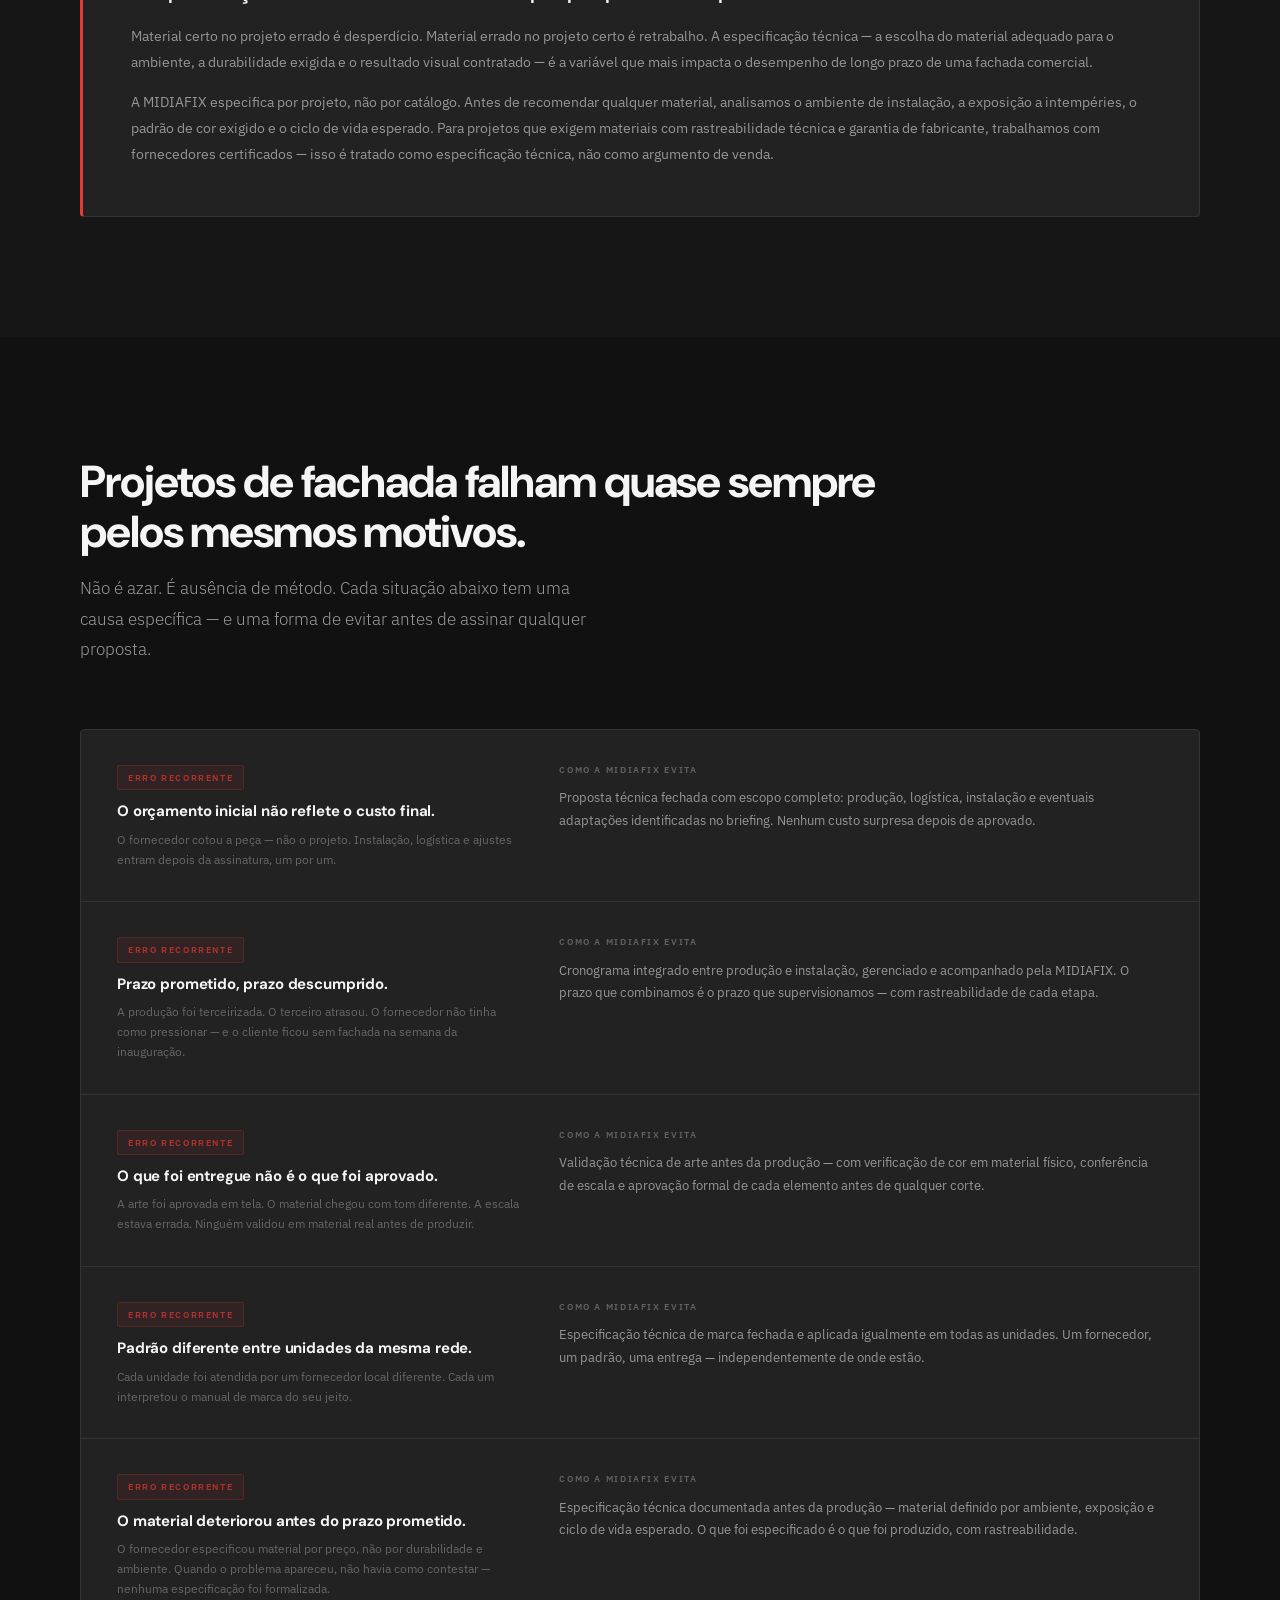
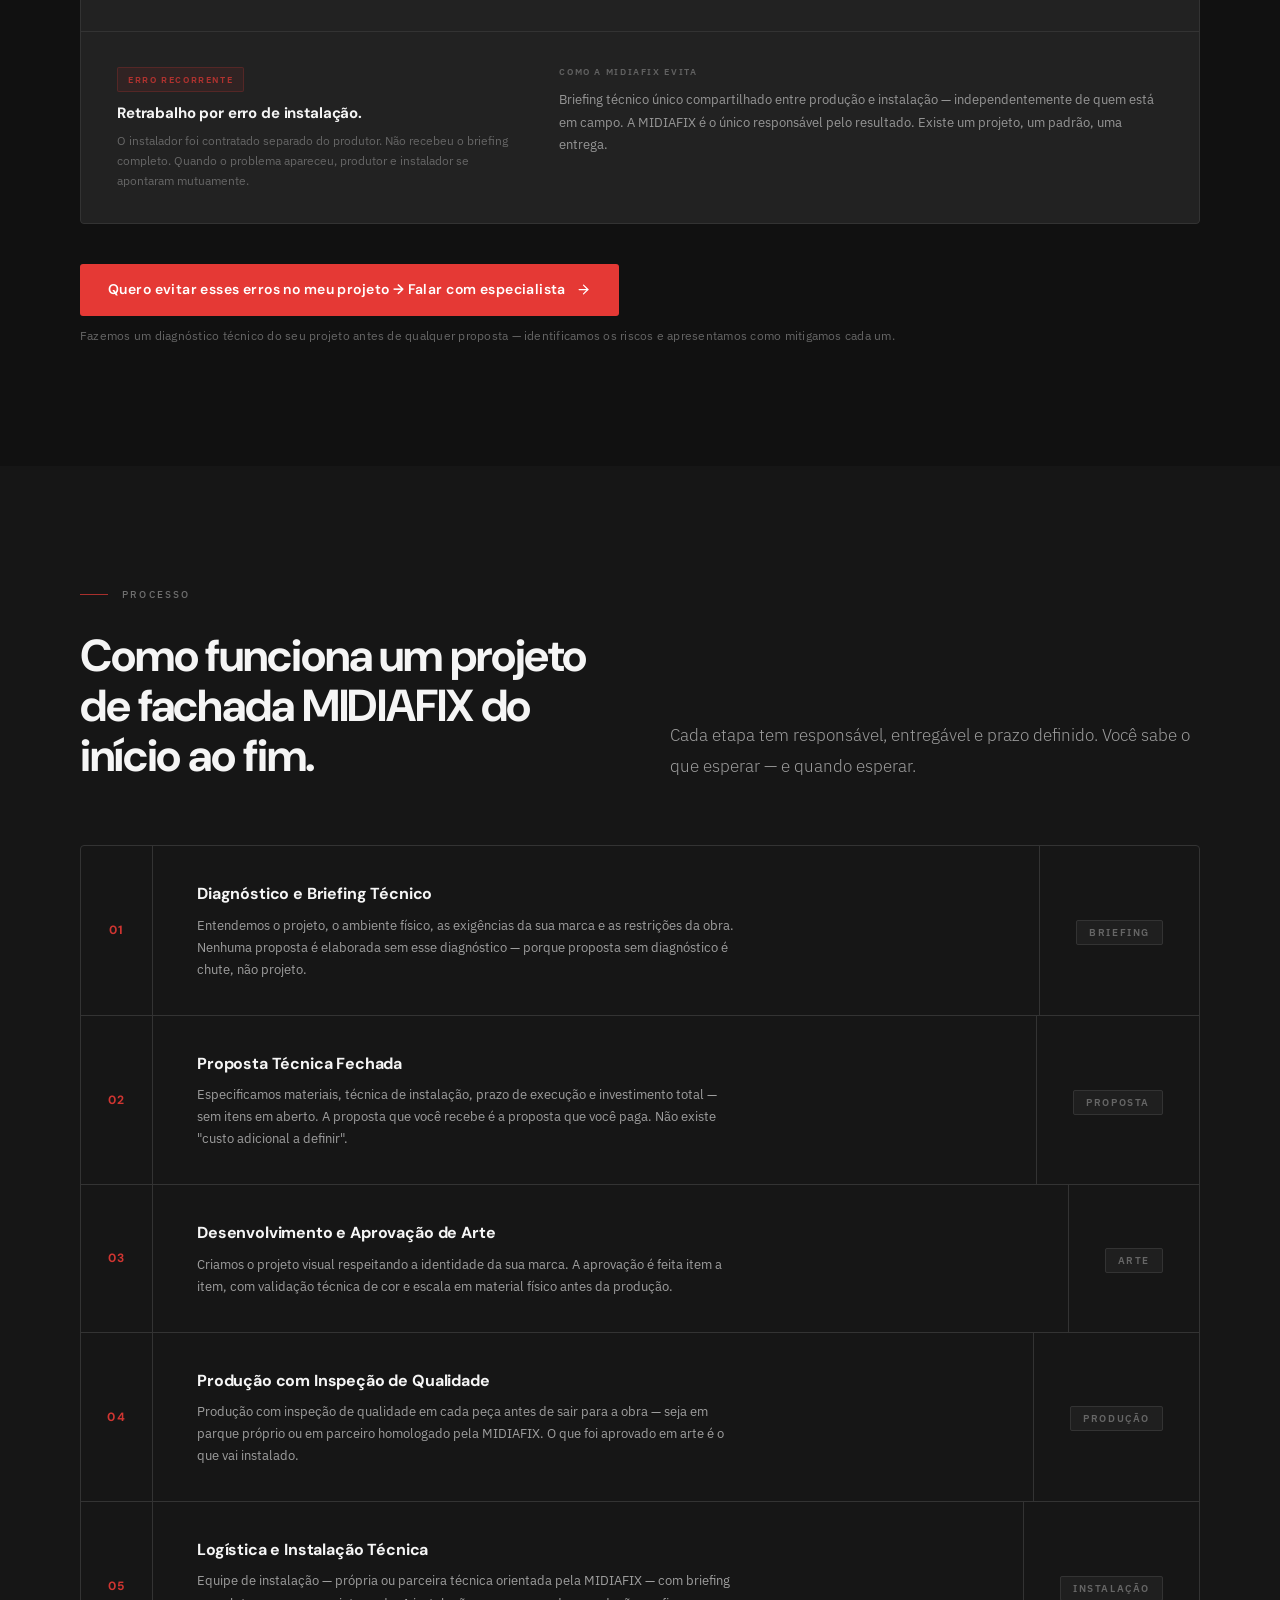
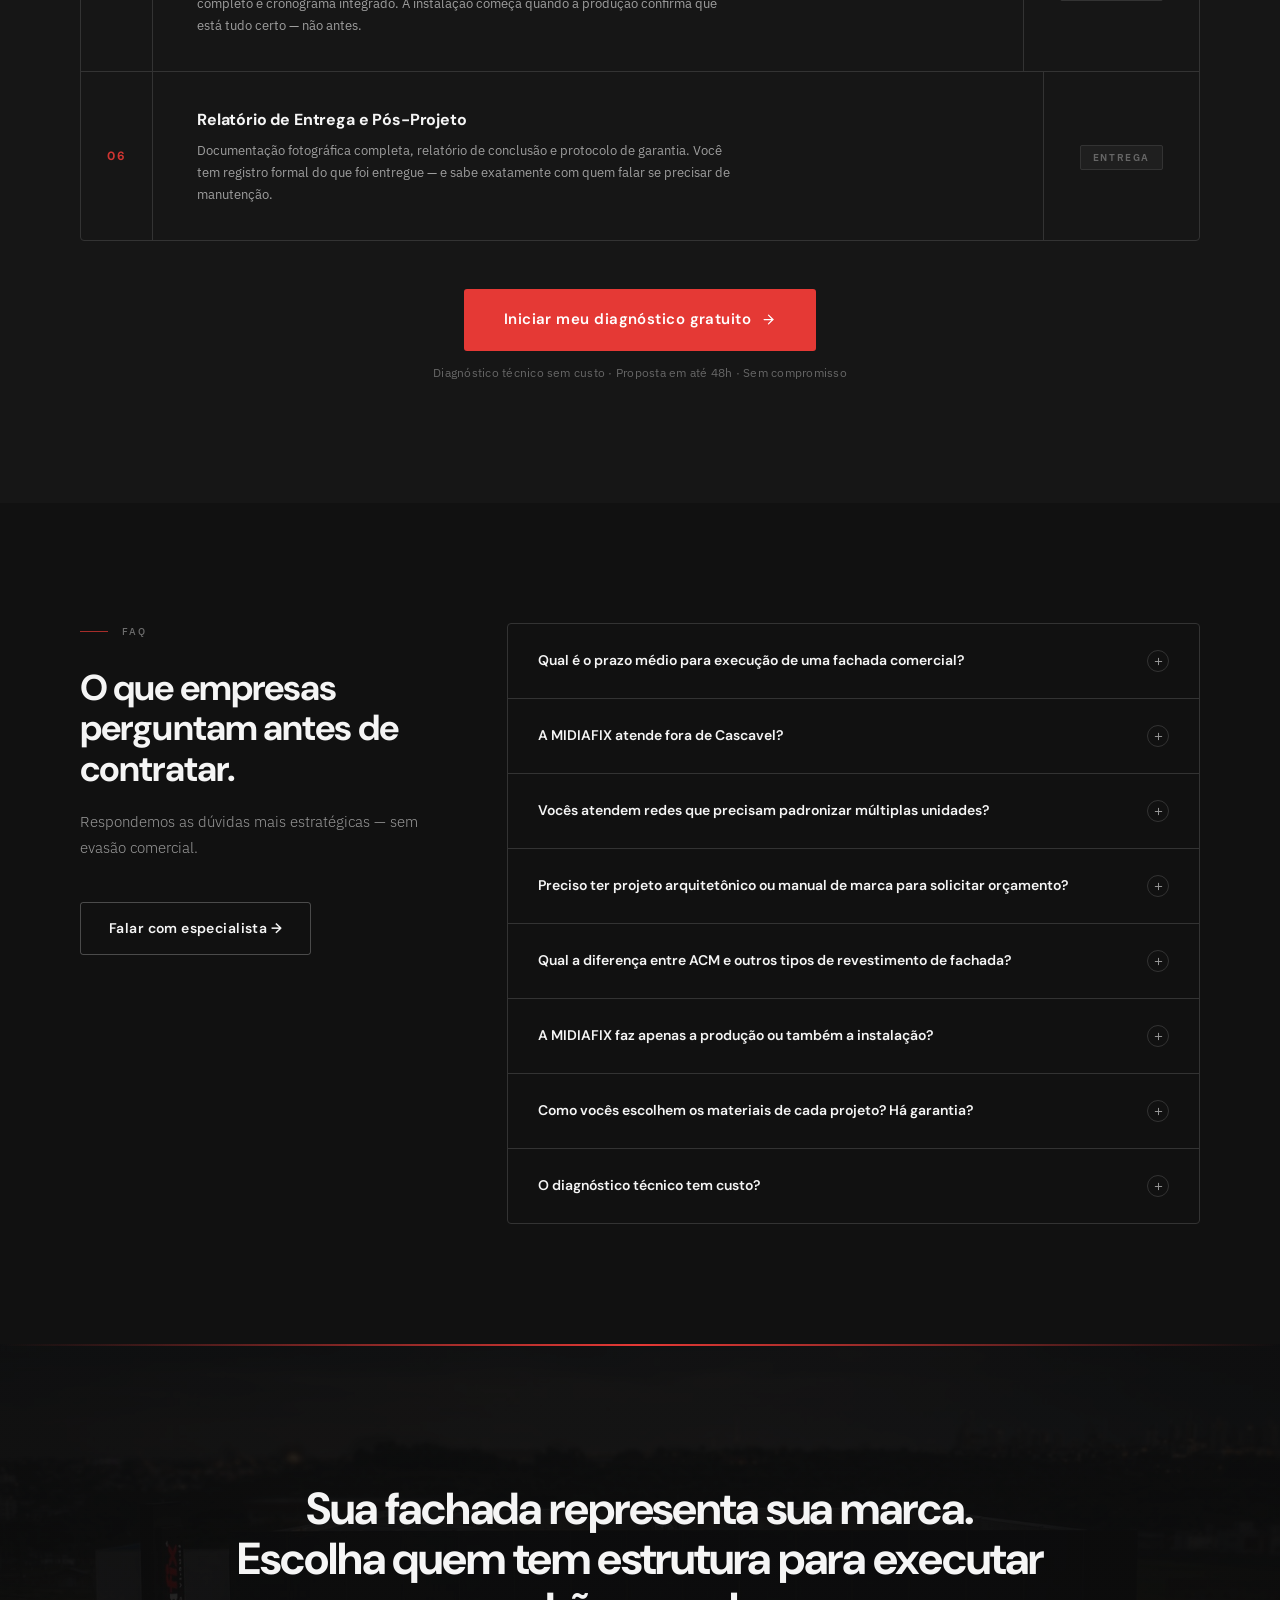
==== commit 9e637d0e: "Adicionar case Copacol na landing de fachadas Bloco fc-destaque com layout invertido (texto esq, fot" ====
--- a/servicos/fachadas-comerciais/index.html
+++ b/servicos/fachadas-comerciais/index.html
@@ -180,8 +180,14 @@
   border-radius: 50%;
   background: var(--mx-red);
 }
+/* layout invertido: texto esq, foto dir */
+.fc-destaque-inner--reverse .fc-destaque-img  { order: 2; }
+.fc-destaque-inner--reverse .fc-destaque-body { order: 1; }
+
 @media (max-width: 900px) {
   .fc-destaque-inner { grid-template-columns: 1fr; }
+  .fc-destaque-inner--reverse .fc-destaque-img  { order: unset; }
+  .fc-destaque-inner--reverse .fc-destaque-body { order: unset; }
   .fc-destaque-img { min-height: 320px; }
   .fc-destaque-body { padding: 40px 32px; }
 }
@@ -875,6 +881,37 @@
 </section>
 
 
+<!-- ═══ S5d · CASE EM DESTAQUE — COPACOL ════════════════════════ -->
+<section class="fc-destaque">
+  <div class="mx-container">
+    <div class="fc-destaque-inner fc-destaque-inner--reverse reveal">
+
+      <div class="fc-destaque-body">
+        <span class="mx-tag">Cooperativas &middot; Ind&uacute;stria &middot; Agroneg&oacute;cio</span>
+        <h3 class="mx-h3">Copacol</h3>
+        <p class="mx-body">Projeto corporativo de fachada e comunicação visual para uma das maiores cooperativas do Paraná. Aplicação de letra caixa em grande formato e grafismo identitário em estrutura industrial de alta escala.</p>
+        <ul class="fc-destaque-itens">
+          <li>Fachada corporativa de grande porte</li>
+          <li>Letra caixa em grande formato com identidade da marca</li>
+          <li>Grafismo colorido aplicado à fachada industrial</li>
+          <li>Gestão técnica do projeto do início ao fim</li>
+        </ul>
+      </div>
+
+      <div class="fc-destaque-img">
+        <img
+          loading="lazy"
+          src="../../assets/img/cases/copacol-fachada.jpg"
+          alt="Fachada Copacol Unidade Refrigerada de Sementes — letra caixa corporativa e grafismo identitário em estrutura industrial. Projeto MIDIAFIX."
+          style="object-position: 35% center;"
+        >
+      </div>
+
+    </div>
+  </div>
+</section>
+
+
 <!-- ═══ S6 · CASE EXCLUSIVO MUFFATÃO ══════════════════════════ -->
 <div class="fc-muffatao">
   <div class="fc-muffatao-bg"></div>
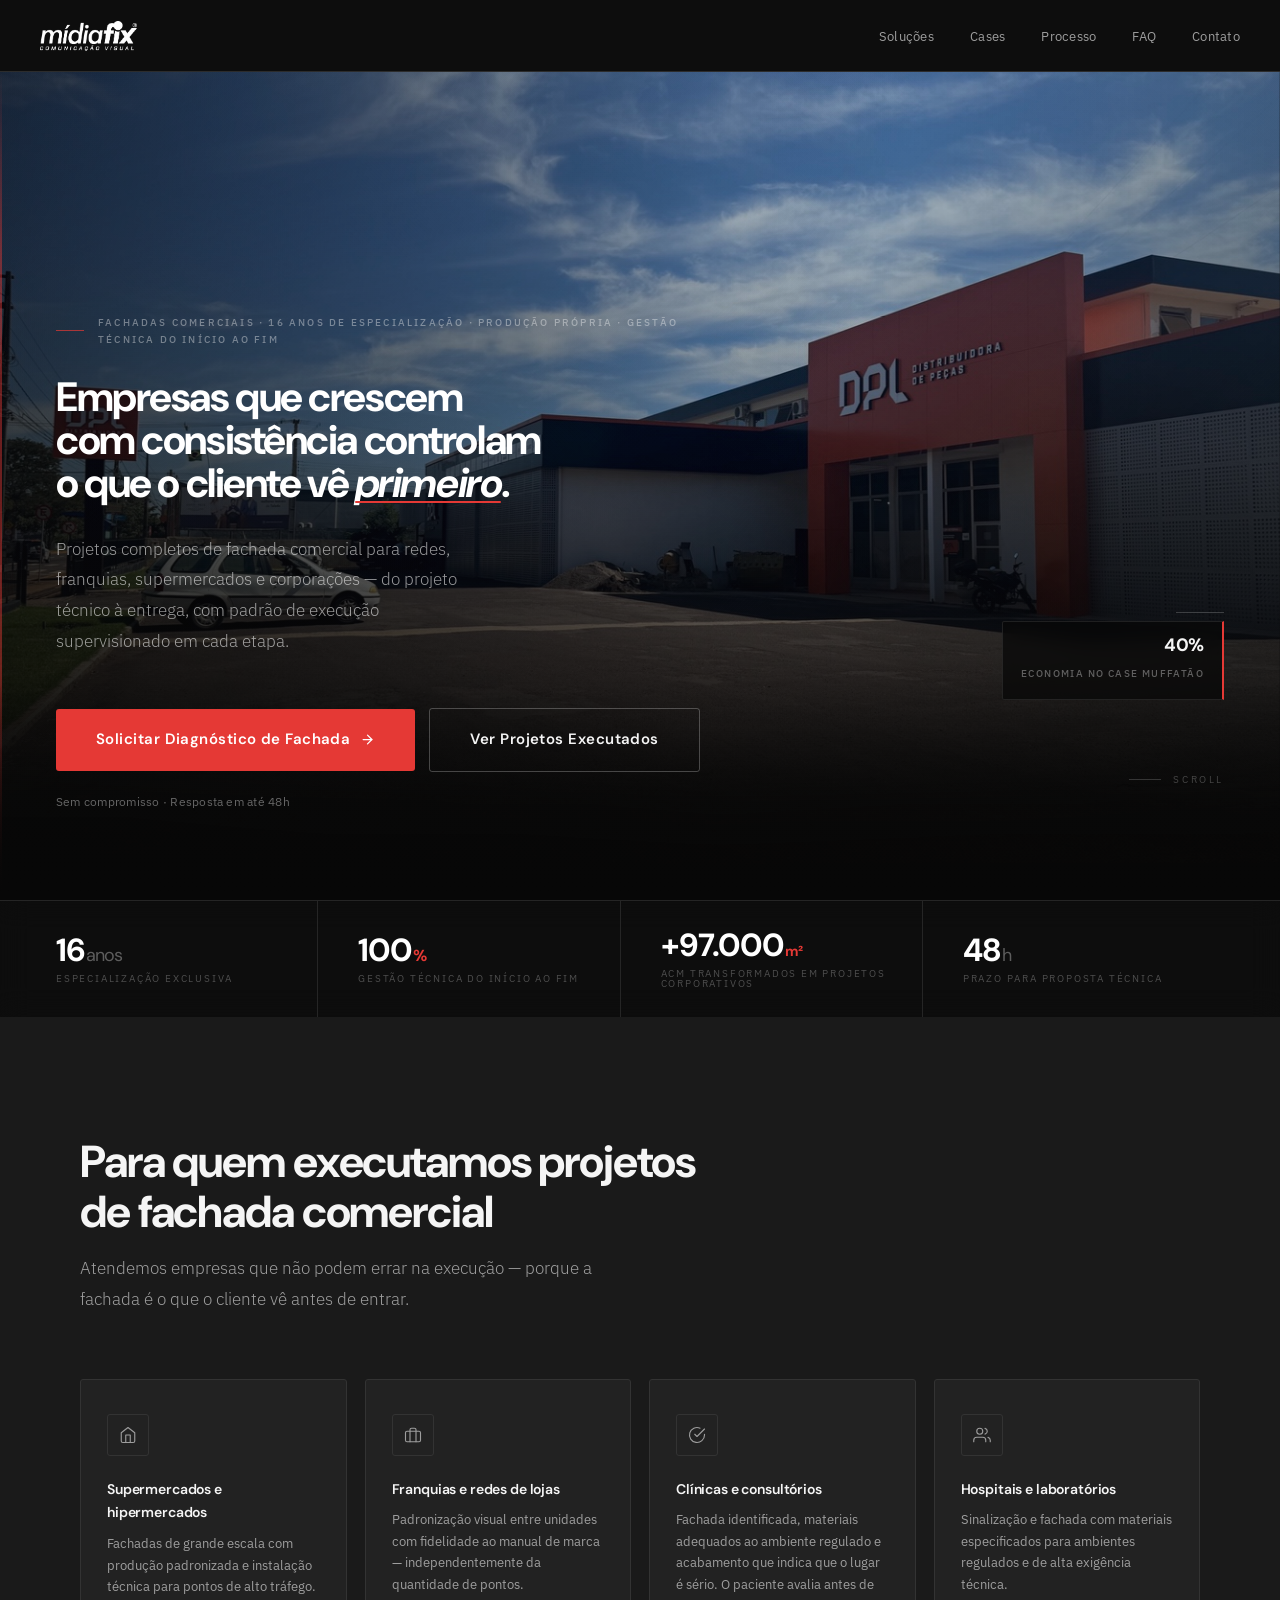
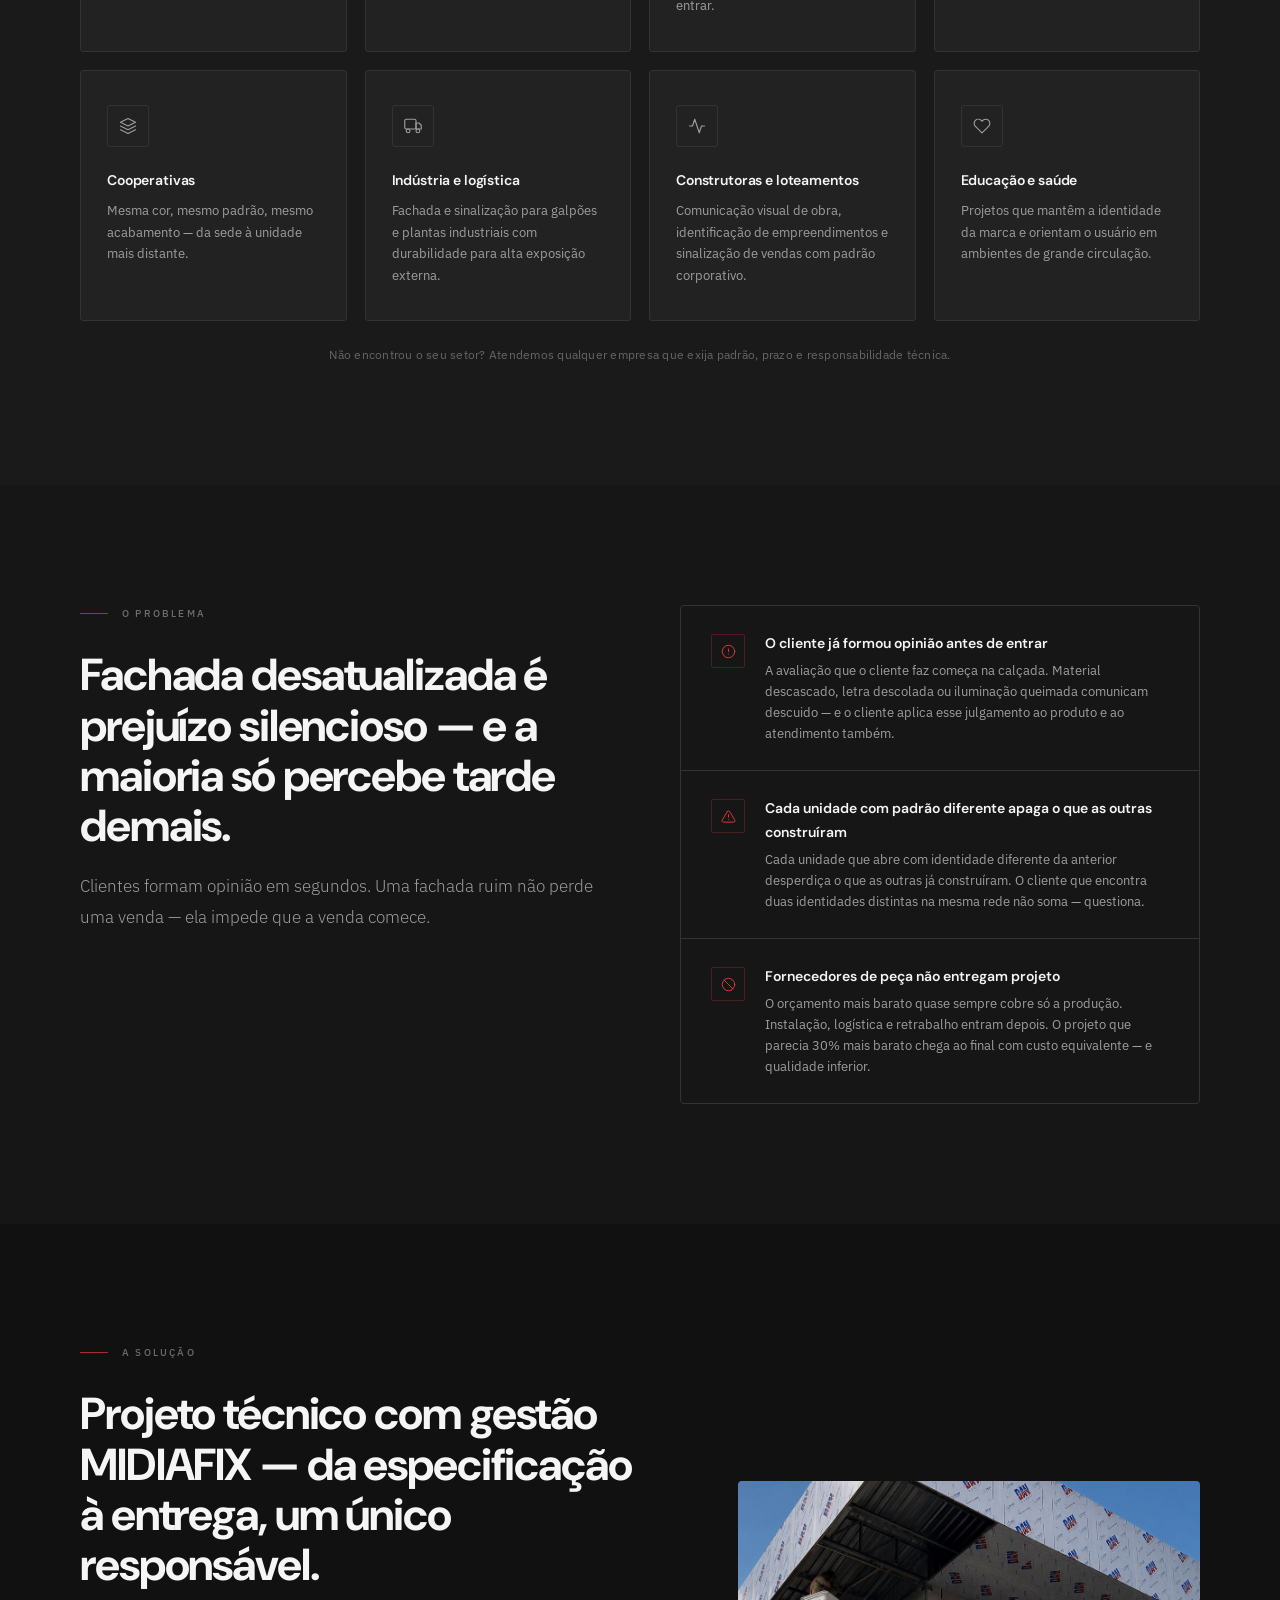
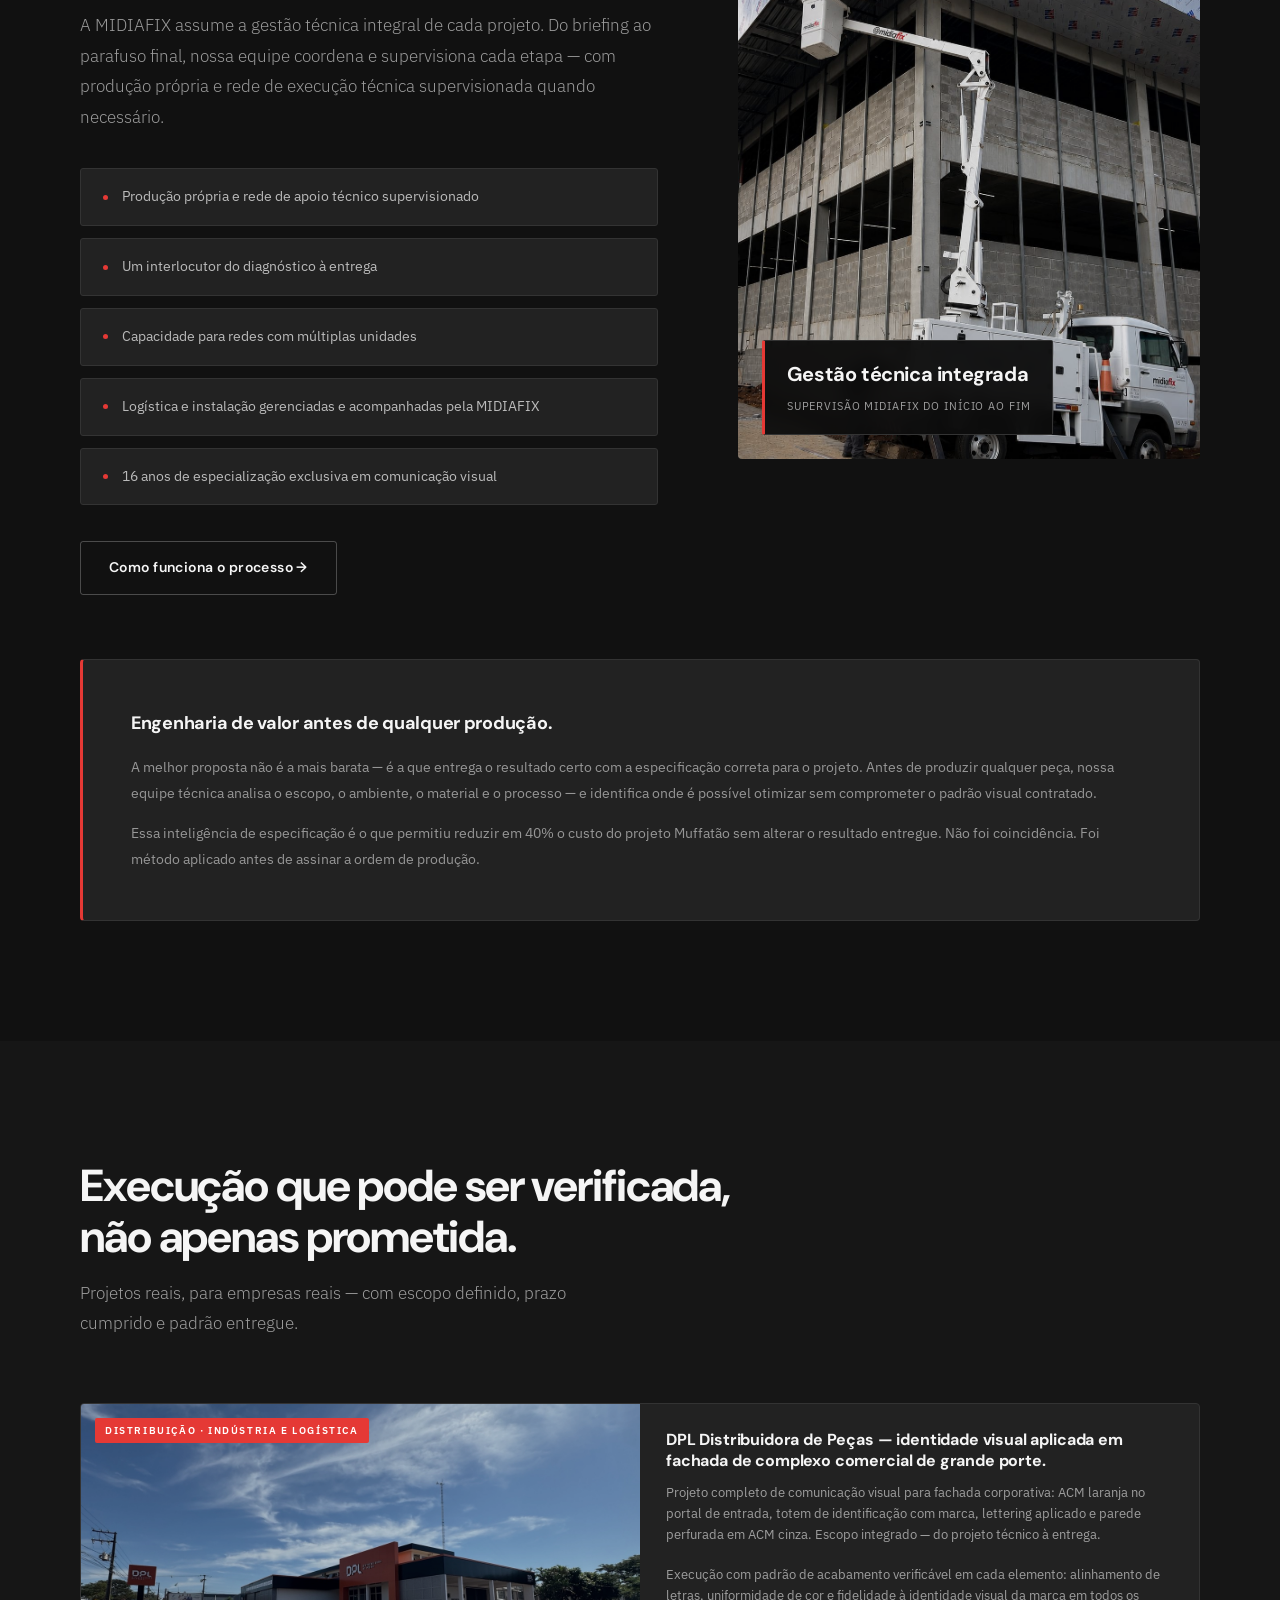
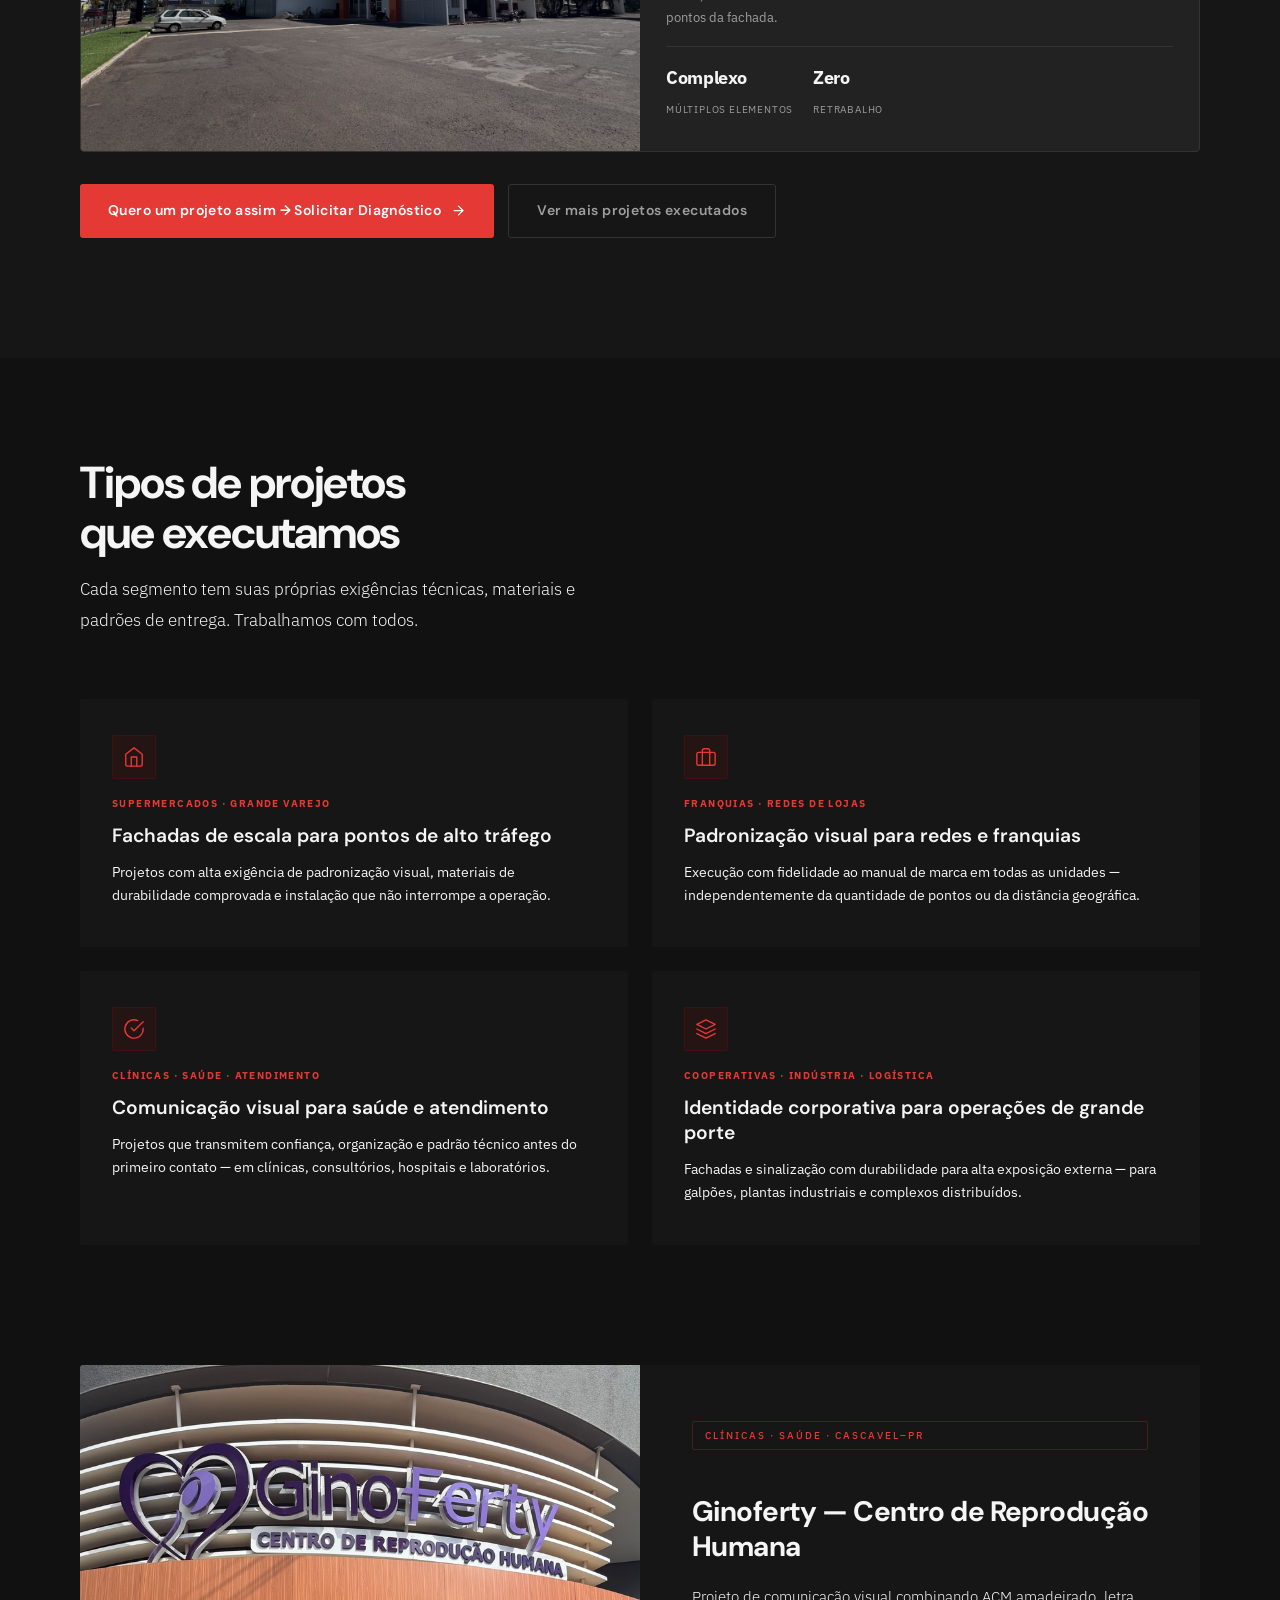
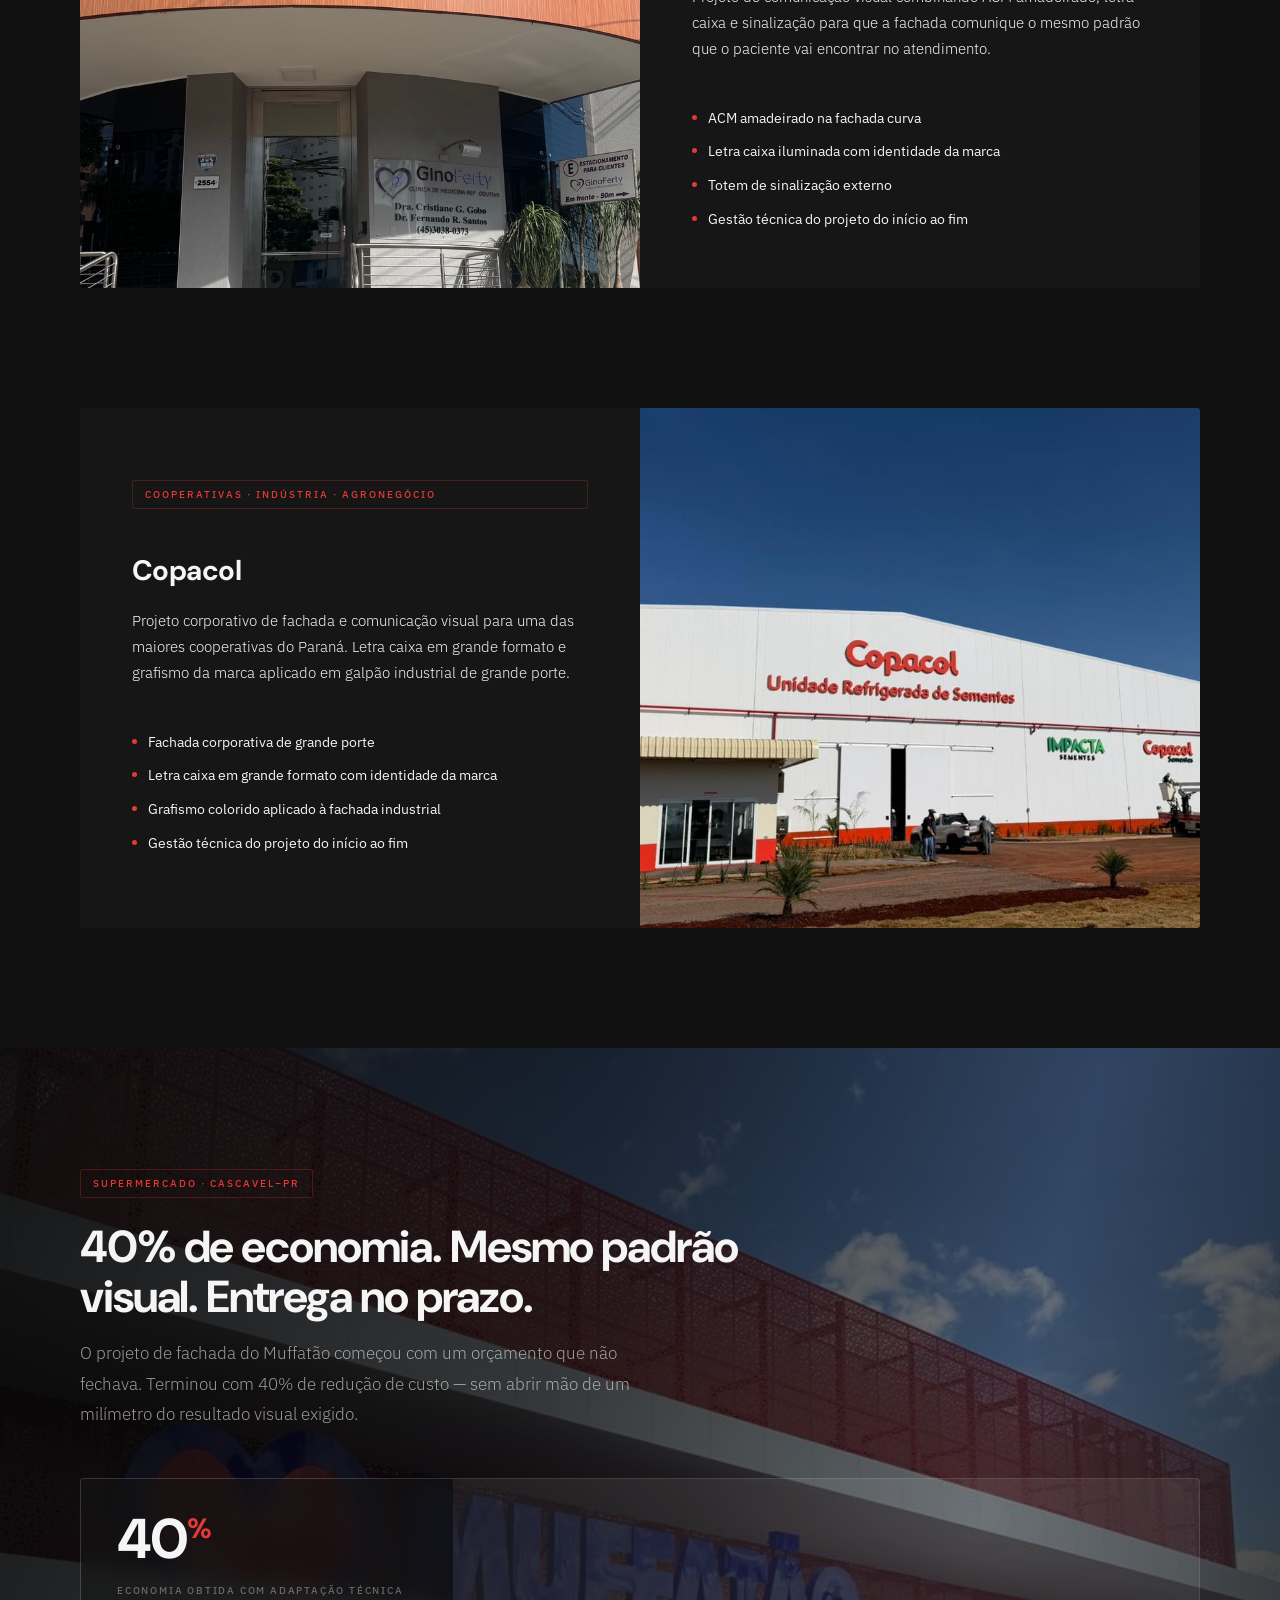
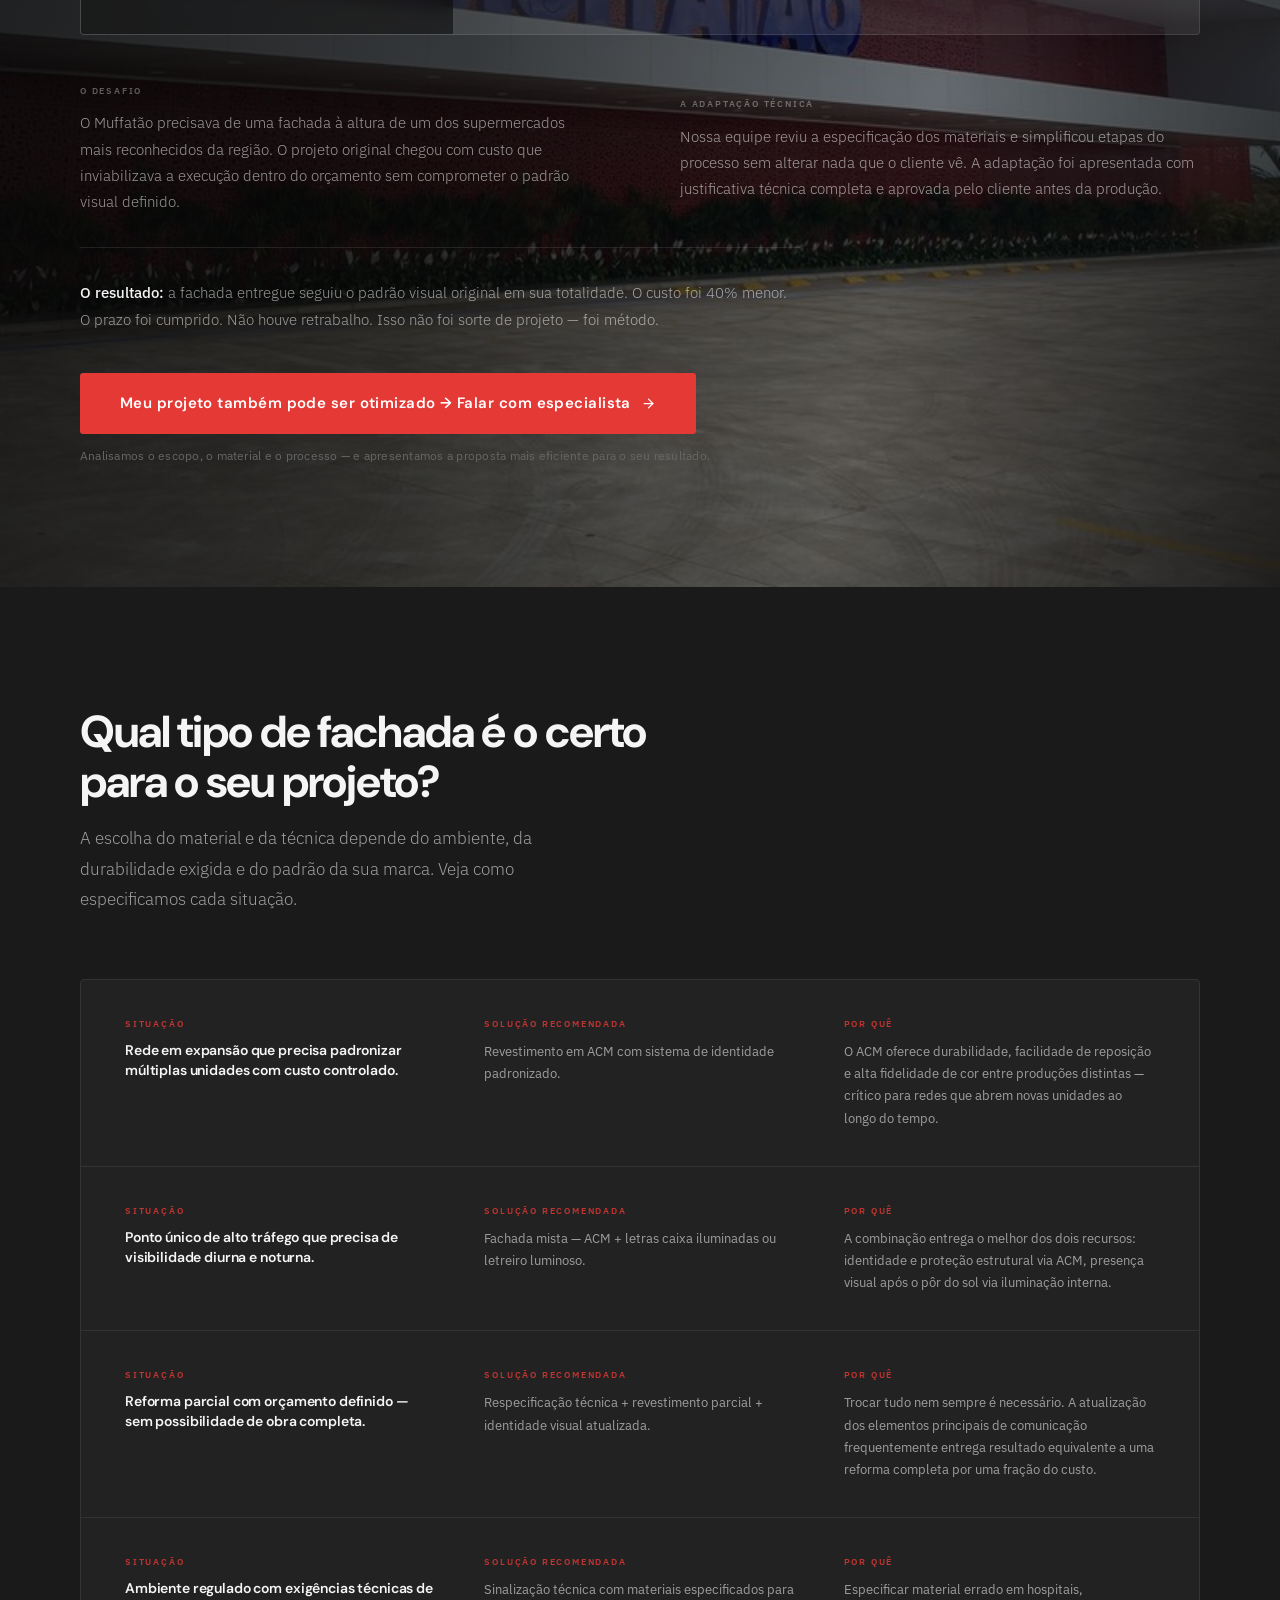
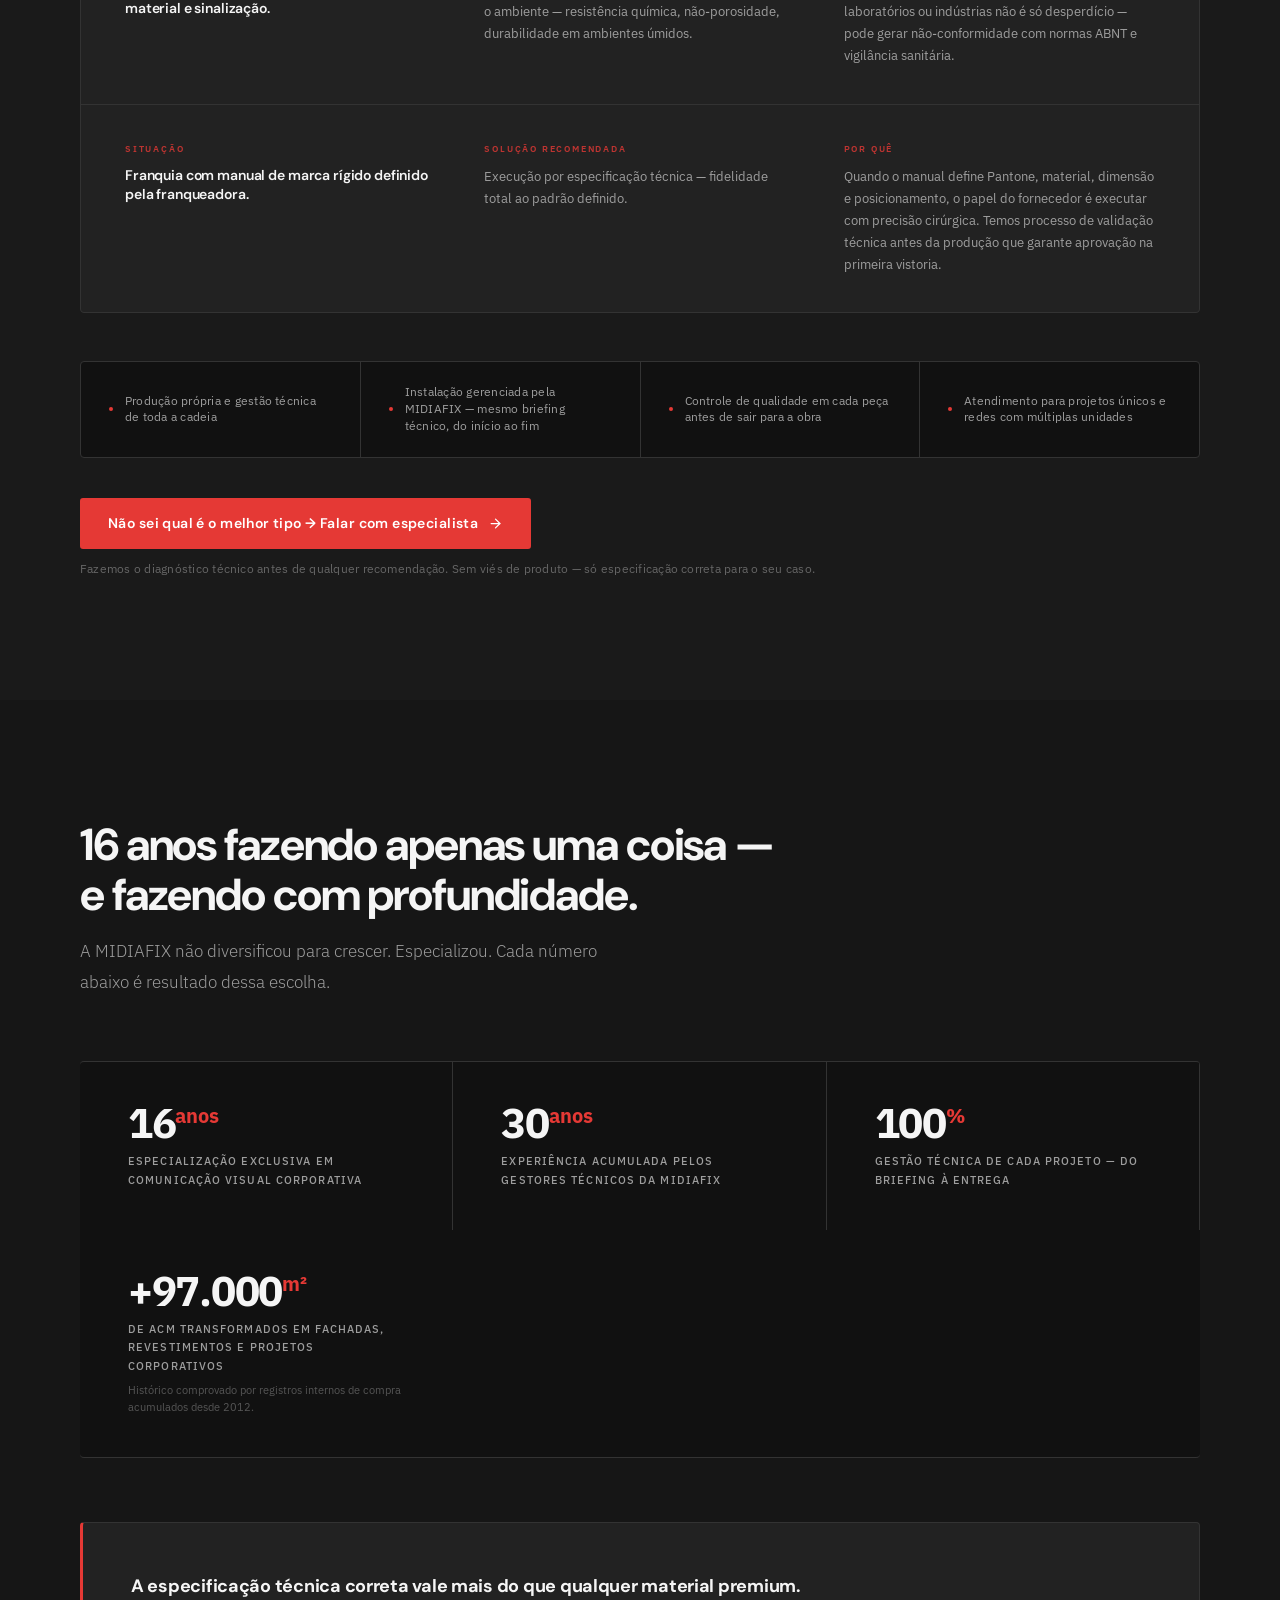
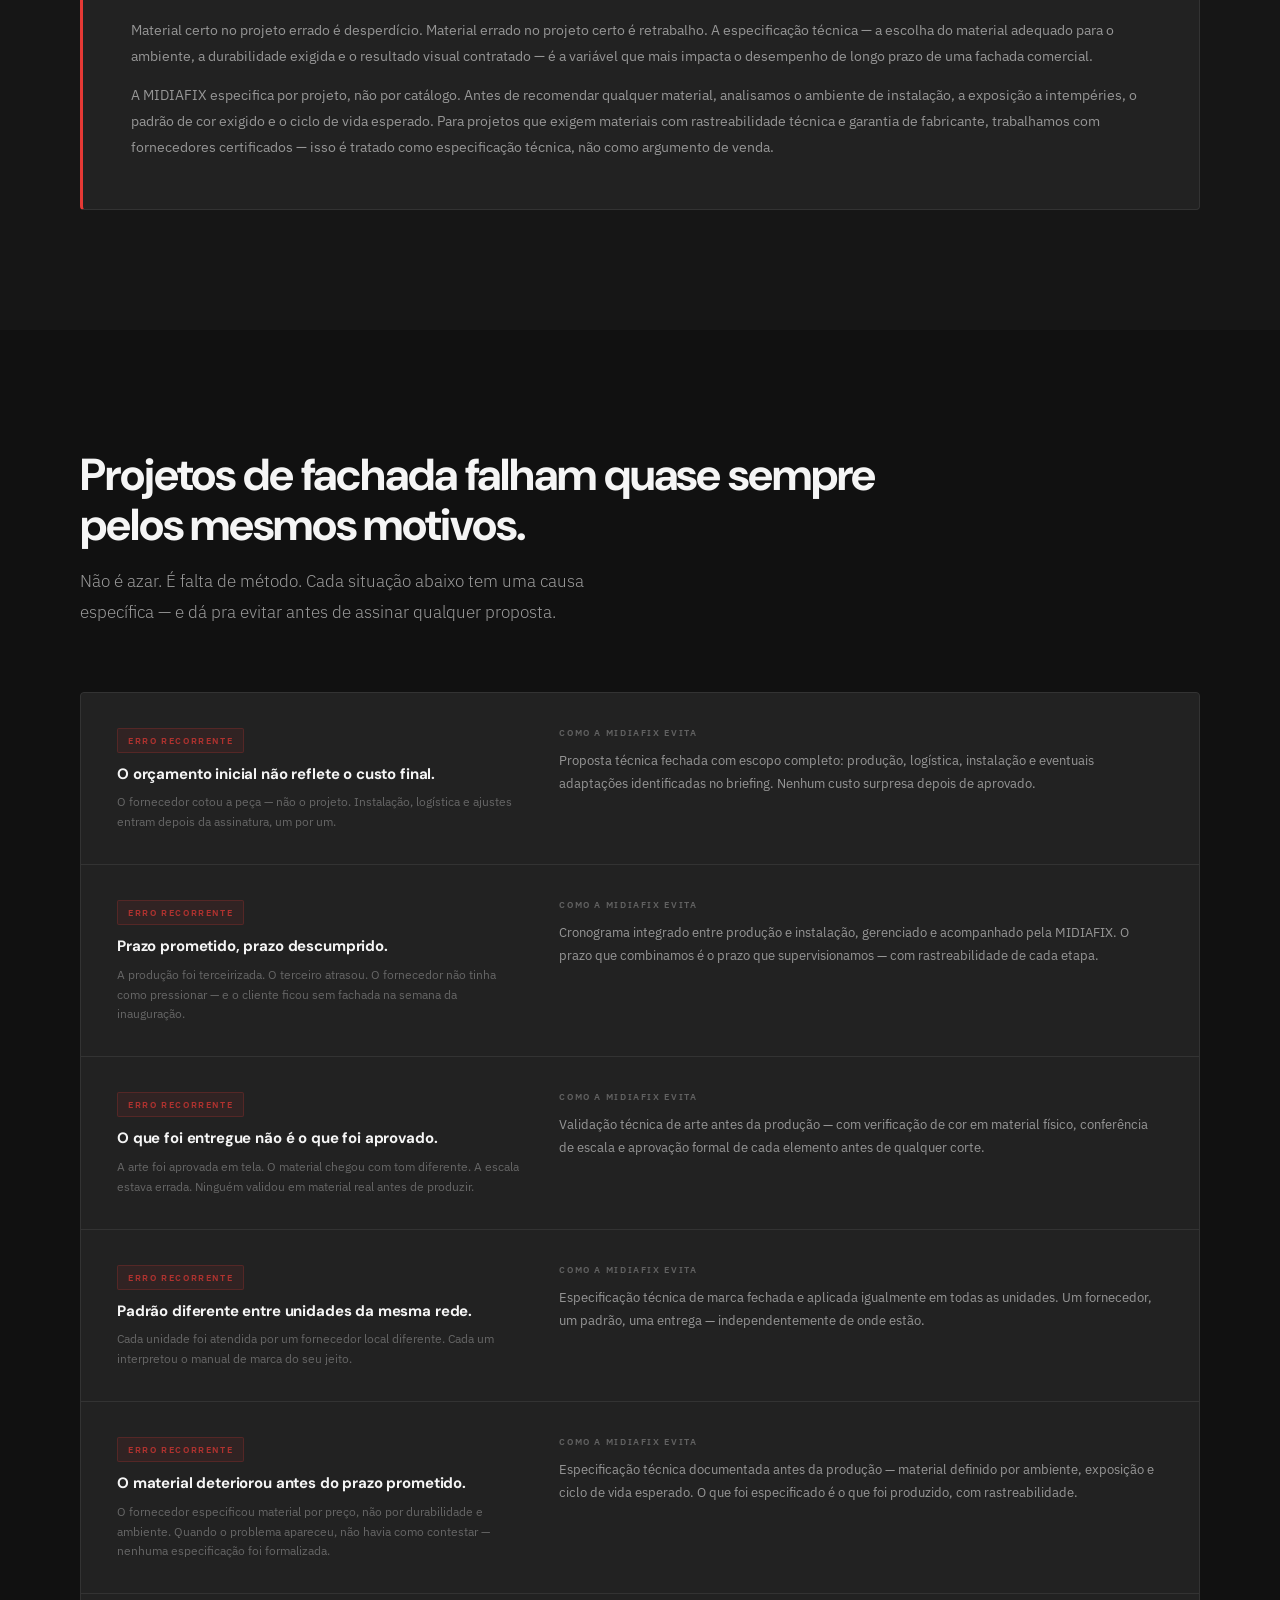
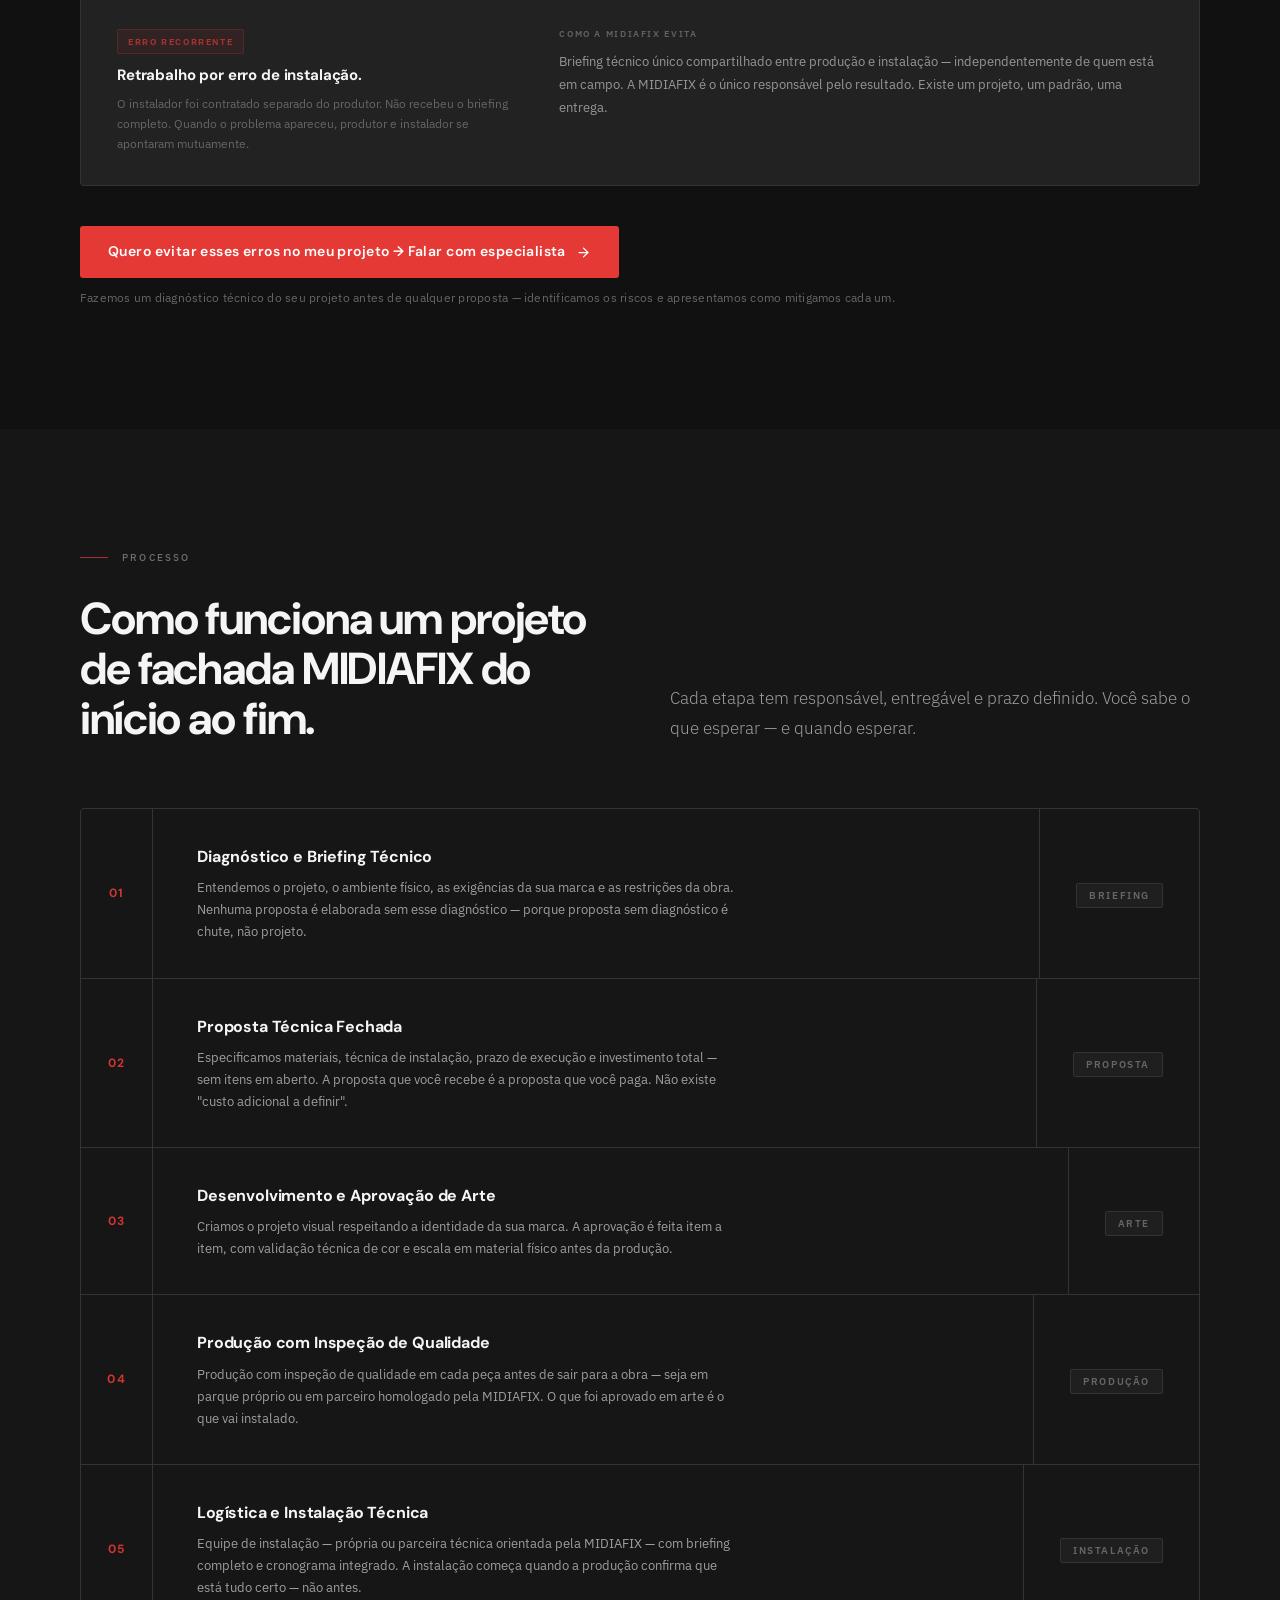
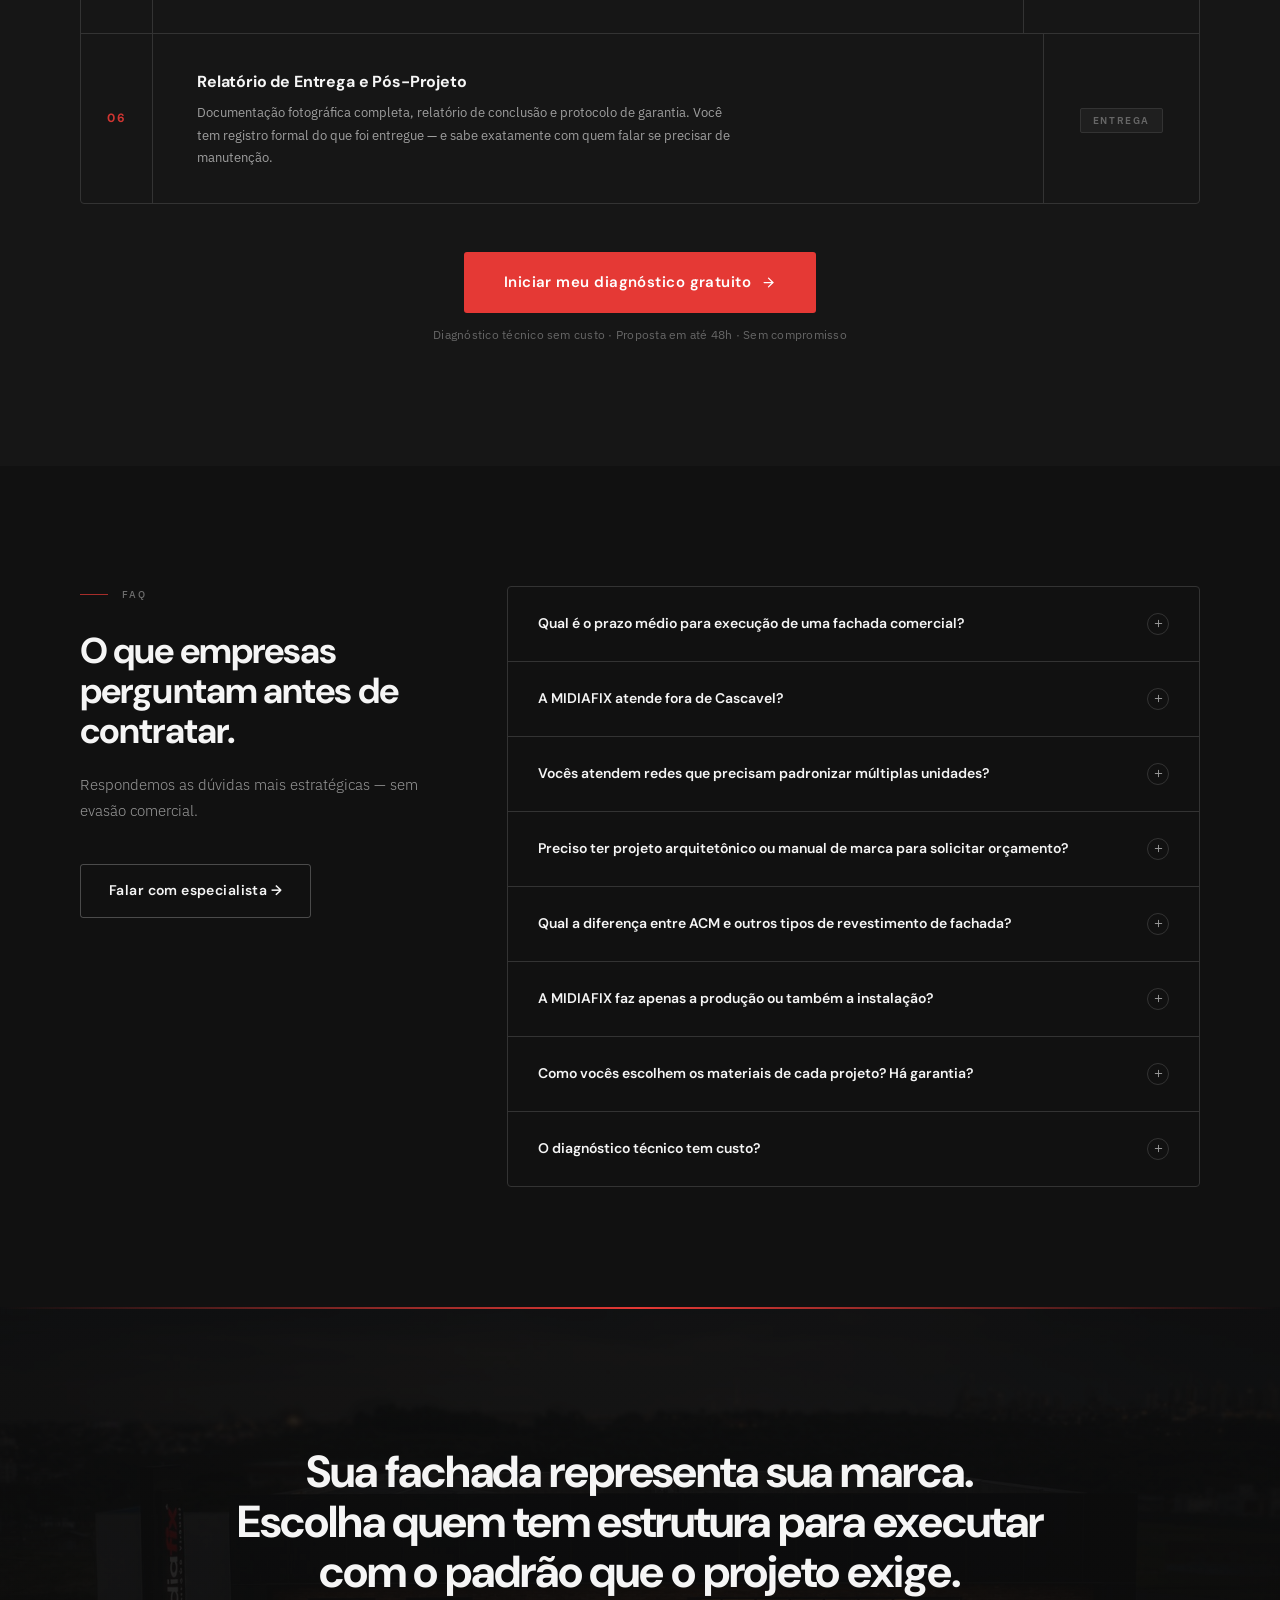
==== commit da690b11: "Revisar linguagem da landing de fachadas — reduzir sinais de texto gerado por IA 15 trechos substitu" ====
--- a/servicos/fachadas-comerciais/index.html
+++ b/servicos/fachadas-comerciais/index.html
@@ -565,7 +565,7 @@
 
     <div class="mx-section-header reveal">
       <h2 class="mx-h2">Para quem executamos projetos<br>de fachada comercial</h2>
-      <p class="mx-body-lg">Atendemos empresas que não podem errar na execução — porque a fachada é o primeiro ponto de contato com o cliente.</p>
+      <p class="mx-body-lg">Atendemos empresas que não podem errar na execução — porque a fachada é o que o cliente vê antes de entrar.</p>
     </div>
 
     <div class="mx-seg-grid reveal">
@@ -591,7 +591,7 @@
           <svg viewBox="0 0 24 24" fill="none" stroke-width="1.5" stroke-linecap="round" stroke-linejoin="round"><path d="M22 11.08V12a10 10 0 1 1-5.93-9.14"/><polyline points="22 4 12 14.01 9 11.01"/></svg>
         </div>
         <h3>Clínicas e consultórios</h3>
-        <p>Projetos que comunicam saúde, confiança e organização antes de o paciente entrar.</p>
+        <p>Fachada identificada, materiais adequados ao ambiente regulado e acabamento que indica que o lugar é sério. O paciente avalia antes de entrar.</p>
       </div>
 
       <div class="mx-seg-card">
@@ -607,7 +607,7 @@
           <svg viewBox="0 0 24 24" fill="none" stroke-width="1.5" stroke-linecap="round" stroke-linejoin="round"><polygon points="12 2 2 7 12 12 22 7 12 2"/><polyline points="2 17 12 22 22 17"/><polyline points="2 12 12 17 22 12"/></svg>
         </div>
         <h3>Cooperativas</h3>
-        <p>Identidade visual corporativa aplicada com consistência em unidades distribuídas geograficamente.</p>
+        <p>Mesma cor, mesmo padrão, mesmo acabamento — da sede à unidade mais distante.</p>
       </div>
 
       <div class="mx-seg-card">
@@ -631,7 +631,7 @@
           <svg viewBox="0 0 24 24" fill="none" stroke-width="1.5" stroke-linecap="round" stroke-linejoin="round"><path d="M20.84 4.61a5.5 5.5 0 0 0-7.78 0L12 5.67l-1.06-1.06a5.5 5.5 0 0 0-7.78 7.78l1.06 1.06L12 21.23l7.78-7.78 1.06-1.06a5.5 5.5 0 0 0 0-7.78z"/></svg>
         </div>
         <h3>Educação e saúde</h3>
-        <p>Projetos que equilibram identidade de marca com comunicação funcional para ambientes de grande fluxo.</p>
+        <p>Projetos que mantêm a identidade da marca e orientam o usuário em ambientes de grande circulação.</p>
       </div>
 
     </div>
@@ -663,8 +663,8 @@
             <svg viewBox="0 0 24 24" fill="none" stroke-width="1.5" stroke-linecap="round" stroke-linejoin="round"><circle cx="12" cy="12" r="10"/><line x1="12" y1="8" x2="12" y2="12"/><line x1="12" y1="16" x2="12.01" y2="16"/></svg>
           </div>
           <div class="mx-pain-body">
-            <h4>A percepção da marca começa antes da abordagem</h4>
-            <p>A avaliação que o cliente faz começa na calçada. Material deteriorado e identidade inconsistente comunicam descuido — e o mercado transfere essa leitura para a qualidade do produto e do atendimento.</p>
+            <h4>O cliente já formou opinião antes de entrar</h4>
+            <p>A avaliação que o cliente faz começa na calçada. Material descascado, letra descolada ou iluminação queimada comunicam descuido — e o cliente aplica esse julgamento ao produto e ao atendimento também.</p>
           </div>
         </li>
 
@@ -673,8 +673,8 @@
             <svg viewBox="0 0 24 24" fill="none" stroke-width="1.5" stroke-linecap="round" stroke-linejoin="round"><path d="M10.29 3.86L1.82 18a2 2 0 0 0 1.71 3h16.94a2 2 0 0 0 1.71-3L13.71 3.86a2 2 0 0 0-3.42 0z"/><line x1="12" y1="9" x2="12" y2="13"/><line x1="12" y1="17" x2="12.01" y2="17"/></svg>
           </div>
           <div class="mx-pain-body">
-            <h4>Redes com fachadas inconsistentes diluem autoridade de marca</h4>
-            <p>Cada unidade que abre com padrão visual diferente da anterior é um investimento em marca que não se acumula. O cliente que encontra duas identidades distintas na mesma rede não soma — questiona.</p>
+            <h4>Cada unidade com padrão diferente apaga o que as outras construíram</h4>
+            <p>Cada unidade que abre com identidade diferente da anterior desperdiça o que as outras já construíram. O cliente que encontra duas identidades distintas na mesma rede não soma — questiona.</p>
           </div>
         </li>
 
@@ -738,7 +738,7 @@
 
     <div class="fc-spec-block reveal">
       <h3>Engenharia de valor antes de qualquer produção.</h3>
-      <p>A proposta mais inteligente não é a mais barata — é a que entrega o resultado exigido com a especificação técnica mais eficiente disponível para aquele projeto. Antes de produzir qualquer peça, nossa equipe técnica analisa o escopo, o ambiente, o material e o processo — e identifica onde é possível otimizar sem comprometer o padrão visual contratado.</p>
+      <p>A melhor proposta não é a mais barata — é a que entrega o resultado certo com a especificação correta para o projeto. Antes de produzir qualquer peça, nossa equipe técnica analisa o escopo, o ambiente, o material e o processo — e identifica onde é possível otimizar sem comprometer o padrão visual contratado.</p>
       <p>Essa inteligência de especificação é o que permitiu reduzir em 40% o custo do projeto Muffatão sem alterar o resultado entregue. Não foi coincidência. Foi método aplicado antes de assinar a ordem de produção.</p>
     </div>
 
@@ -867,12 +867,12 @@
       <div class="fc-destaque-body">
         <span class="mx-tag">Clínicas &middot; Saúde &middot; Cascavel&ndash;PR</span>
         <h3 class="mx-h3">Ginoferty — Centro de Reprodução Humana</h3>
-        <p class="mx-body">Projeto de comunicação visual combinando ACM amadeirado, letra caixa e sinalização para transmitir credibilidade, acolhimento e posicionamento premium.</p>
+        <p class="mx-body">Projeto de comunicação visual combinando ACM amadeirado, letra caixa e sinalização para que a fachada comunique o mesmo padrão que o paciente vai encontrar no atendimento.</p>
         <ul class="fc-destaque-itens">
           <li>ACM amadeirado na fachada curva</li>
           <li>Letra caixa iluminada com identidade da marca</li>
           <li>Totem de sinalização externo</li>
-          <li>Gestão técnica do projeto ao início ao fim</li>
+          <li>Gestão técnica do projeto do início ao fim</li>
         </ul>
       </div>
 
@@ -889,7 +889,7 @@
       <div class="fc-destaque-body">
         <span class="mx-tag">Cooperativas &middot; Ind&uacute;stria &middot; Agroneg&oacute;cio</span>
         <h3 class="mx-h3">Copacol</h3>
-        <p class="mx-body">Projeto corporativo de fachada e comunicação visual para uma das maiores cooperativas do Paraná. Aplicação de letra caixa em grande formato e grafismo identitário em estrutura industrial de alta escala.</p>
+        <p class="mx-body">Projeto corporativo de fachada e comunicação visual para uma das maiores cooperativas do Paraná. Letra caixa em grande formato e grafismo da marca aplicado em galpão industrial de grande porte.</p>
         <ul class="fc-destaque-itens">
           <li>Fachada corporativa de grande porte</li>
           <li>Letra caixa em grande formato com identidade da marca</li>
@@ -949,7 +949,7 @@
         </div>
         <div>
           <p style="font-size:9px;font-weight:600;letter-spacing:0.2em;text-transform:uppercase;color:rgba(245,245,245,0.35);margin-bottom:12px;">A adaptação técnica</p>
-          <p class="mx-body">Nossa equipe identificou oportunidades de respecificação de materiais e racionalização de processo sem impacto no resultado visual percebido. A adaptação foi apresentada com justificativa técnica completa e aprovada pelo cliente antes da produção.</p>
+          <p class="mx-body">Nossa equipe reviu a especificação dos materiais e simplificou etapas do processo sem alterar nada que o cliente vê. A adaptação foi apresentada com justificativa técnica completa e aprovada pelo cliente antes da produção.</p>
         </div>
       </div>
 
@@ -1150,7 +1150,7 @@
 
     <div class="mx-section-header reveal">
       <h2 class="mx-h2">Projetos de fachada falham quase sempre<br>pelos mesmos motivos.</h2>
-      <p class="mx-body-lg">Não é azar. É ausência de método. Cada situação abaixo tem uma causa específica — e uma forma de evitar antes de assinar qualquer proposta.</p>
+      <p class="mx-body-lg">Não é azar. É falta de método. Cada situação abaixo tem uma causa específica — e dá pra evitar antes de assinar qualquer proposta.</p>
     </div>
 
     <div class="fc-error-list reveal">
@@ -1428,7 +1428,7 @@
   <div class="mx-cta-bg" style="--cta-image: url('../../assets/img/cta-sede.jpg');"></div>
   <div class="mx-cta-top-line"></div>
   <div class="mx-container mx-cta-content reveal">
-    <h2 class="mx-h2">Sua fachada representa sua marca.<br>Escolha quem tem estrutura para executar<br>com o padrão que ela merece.</h2>
+    <h2 class="mx-h2">Sua fachada representa sua marca.<br>Escolha quem tem estrutura para executar<br>com o padrão que o projeto exige.</h2>
     <p class="mx-body-lg">Diagnóstico técnico sem custo. Proposta fechada em até 48 horas. Sem compromisso.</p>
     <p class="mx-body" style="max-width:560px;margin:0 auto 40px;color:rgba(245,245,245,0.4);">A MIDIAFIX atende empresas que não podem errar na execução. Se o seu projeto exige prazo real, padrão verificável e um parceiro que responde pelo resultado do início ao fim — este é o lugar certo.</p>
 
